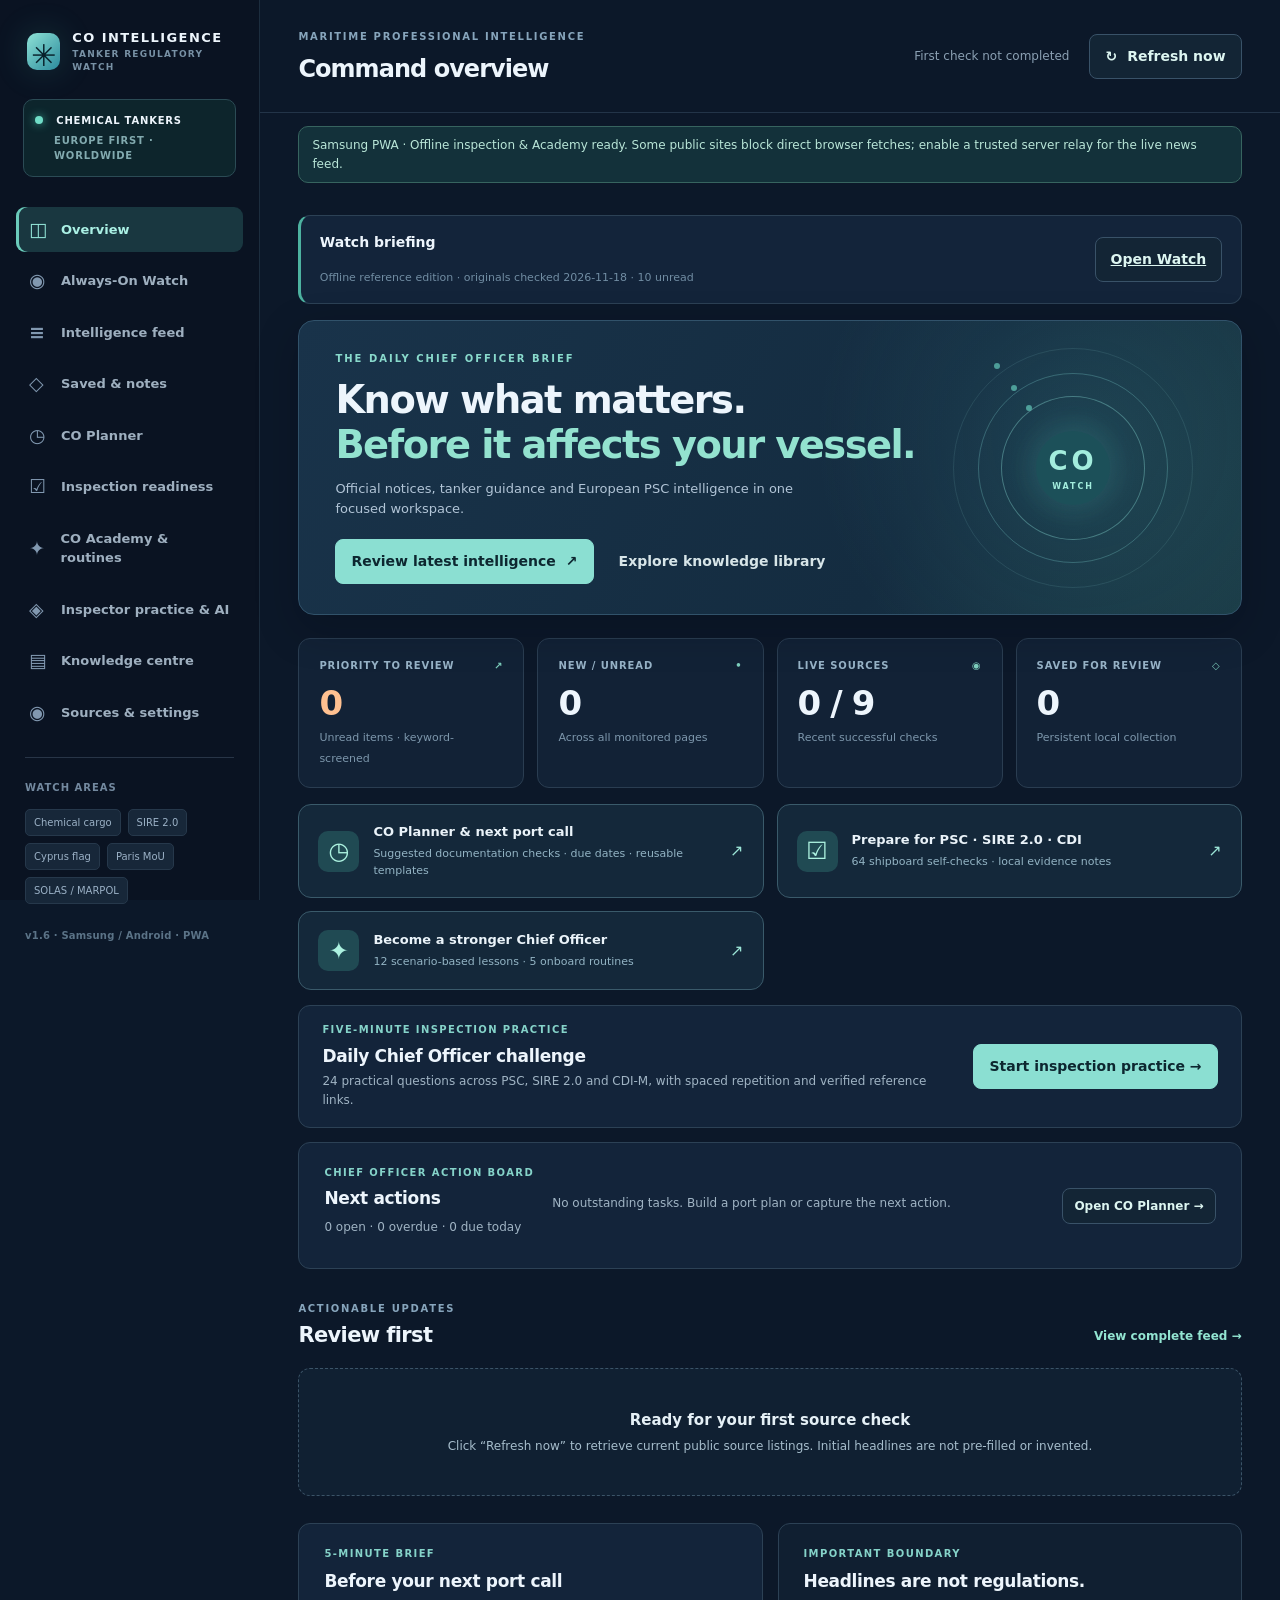
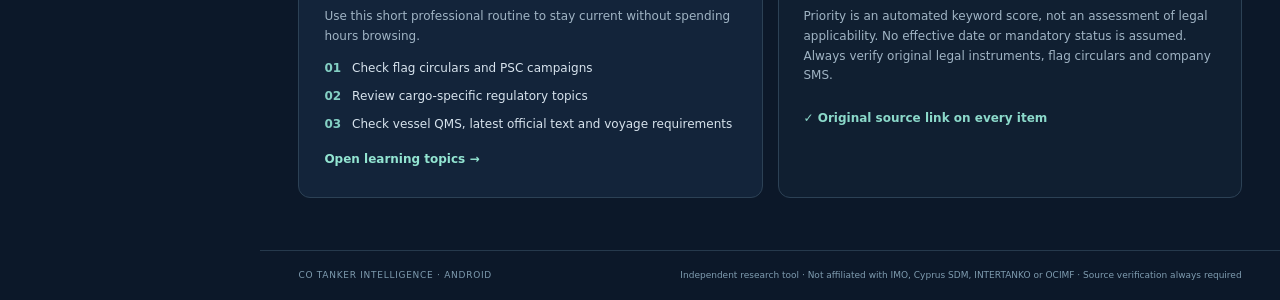
==== docs/index.html @ a9a28688 "Add files via upload" ====
<!doctype html>
<html lang="en"><head><meta charset="UTF-8"><meta name="viewport" content="width=device-width, initial-scale=1"><title>CO Tanker Intelligence · Samsung</title><meta name="theme-color" content="#0a1322"><meta name="mobile-web-app-capable" content="yes"><meta name="application-name" content="CO Tanker Intelligence"><link rel="manifest" href="manifest.webmanifest"><link rel="icon" href="icons/icon192.png" sizes="192x192"><link rel="stylesheet" href="styles.css"></head>
<body>
<div class="app">
 <aside class="sidebar">
  <div class="brand"><div class="brand-icon">✳</div><div><strong>CO INTELLIGENCE</strong><small>TANKER REGULATORY WATCH</small></div></div>
  <div class="ship-profile"><span class="pill-dot"></span> CHEMICAL TANKERS <small>EUROPE FIRST · WORLDWIDE</small></div>
  <label class="mobile-module-jump" for="mobileJump">OPEN MODULE <select id="mobileJump" aria-label="Jump to module"><option value="overview">Overview</option><option value="planner">CO Planner</option><option value="inspections">Inspection readiness</option><option value="academy">CO Academy</option><option value="practice">Inspection simulator & AI handoff</option><option value="watch">Always-On Watch</option><option value="feed">News feed</option><option value="saved">Saved & notes</option><option value="learning">Knowledge centre</option><option value="sources">Settings & backup</option></select></label>
  <nav class="main-nav" id="nav">
   <button class="nav-item active" data-page="overview"><span>◫</span> Overview</button>
   <button class="nav-item" data-page="watch"><span>◉</span> Always-On Watch</button>
   <button class="nav-item" data-page="feed"><span>≡</span> Intelligence feed <i id="navUnread"></i></button>
   <button class="nav-item" data-page="saved"><span>◇</span> Saved & notes</button>
   <button class="nav-item" data-page="planner"><span>◷</span> CO Planner <i id="navPlannerBadge" class="planner-nav-count"></i></button>
   <button class="nav-item" data-page="inspections"><span>☑</span> Inspection readiness</button>
   <button class="nav-item" data-page="academy"><span>✦</span> CO Academy & routines</button>
   <button class="nav-item" data-page="practice"><span>◈</span> Inspector practice & AI</button>
   <button class="nav-item" data-page="learning"><span>▤</span> Knowledge centre</button>
   <button class="nav-item" data-page="sources"><span>◉</span> Sources & settings</button>
  </nav>
  <div class="sidebar-bottom"><div class="divider"></div><div class="side-label">WATCH AREAS</div><div class="side-topics"><span>Chemical cargo</span><span>SIRE 2.0</span><span>Cyprus flag</span><span>Paris MoU</span><span>SOLAS / MARPOL</span></div><div class="side-version">v1.6 · Samsung / Android · PWA</div></div>
 </aside>
 <main class="main">
  <header class="topbar"><div><span class="eyebrow">MARITIME PROFESSIONAL INTELLIGENCE</span><h1 id="pageTitle">Command overview</h1></div><div class="top-actions"><span class="sync-text" id="lastSync">Not checked yet</span><button class="button-outline" id="refreshBtn"><span id="syncIcon">↻</span> Refresh now</button></div></header>
  <div class="mobile-hint" id="mobileHint">Samsung Android edition · Inspection checklists and Academy work offline. Internet feed availability is shown per source.</div><div class="main-content">
   <section id="page-overview" class="page active">
    <div class="glass-card watch-overview"><div><strong>Watch briefing</strong><p class="micro" id="watchOverview"></p></div><a class="button-outline" href="#watch">Open Watch</a></div>
    <div class="hero"><div class="hero-overline">THE DAILY CHIEF OFFICER BRIEF</div><h2>Know what matters.<br><em>Before it affects your vessel.</em></h2><p>Official notices, tanker guidance and European PSC intelligence in one focused workspace.</p><div class="hero-buttons"><button class="button-primary" data-action="open-feed">Review latest intelligence <span>↗</span></button><button class="button-ghost" data-action="open-learning">Explore knowledge library</button></div><div class="hero-graphic"><div class="orbits o1"></div><div class="orbits o2"></div><div class="orbits o3"></div><div class="circle-center">CO<span>WATCH</span></div></div></div>
    <div class="metrics"><div class="metric"><div class="metric-label">PRIORITY TO REVIEW <span>↗</span></div><strong id="metricPriority">—</strong><small>Unread items · keyword-screened</small></div><div class="metric"><div class="metric-label">NEW / UNREAD <span>•</span></div><strong id="metricUnread">—</strong><small>Across all monitored pages</small></div><div class="metric"><div class="metric-label">LIVE SOURCES <span>◉</span></div><strong id="metricSources">—</strong><small>Recent successful checks</small></div><div class="metric"><div class="metric-label">SAVED FOR REVIEW <span>◇</span></div><strong id="metricSaved">—</strong><small>Persistent local collection</small></div></div>
    <div class="quick-launch"><button class="launch-card" data-action="open-planner"><span class="launch-icon">◷</span><span><b>CO Planner & next port call</b><small>Suggested documentation checks · due dates · reusable templates</small></span><span class="launch-arrow">↗</span></button>
      <button class="launch-card" data-action="open-inspections"><span class="launch-icon">☑</span><span><b>Prepare for PSC · SIRE 2.0 · CDI</b><small>64 shipboard self-checks · local evidence notes</small></span><span class="launch-arrow">↗</span></button>
      <button class="launch-card" data-action="open-academy"><span class="launch-icon">✦</span><span><b>Become a stronger Chief Officer</b><small>12 scenario-based lessons · 5 onboard routines</small></span><span class="launch-arrow">↗</span></button>
    </div>
    <div class="glass-card practice-overview"><div><div class="card-eyebrow">FIVE-MINUTE INSPECTION PRACTICE</div><h3>Daily Chief Officer challenge</h3><p>24 practical questions across PSC, SIRE 2.0 and CDI-M, with spaced repetition and verified reference links.</p></div><button class="button-primary" data-action="open-practice">Start inspection practice →</button></div>
    <div class="planner-overview glass-card"><div><div class="card-eyebrow">CHIEF OFFICER ACTION BOARD</div><h3>Next actions</h3><p id="plannerPreviewStats" class="planner-sub"></p></div><div id="plannerPreview" class="planner-mini-list"></div><button class="button-outline small" data-action="open-planner">Open CO Planner →</button></div>
    <div class="section-heading"><div><div class="eyebrow">ACTIONABLE UPDATES</div><h2>Review first</h2></div><button class="text-link" data-action="open-feed">View complete feed →</button></div>
    <div id="priorityList" class="news-list"></div>
    <div class="overview-bottom"><div class="glass-card"><div class="card-eyebrow">5-MINUTE BRIEF</div><h3>Before your next port call</h3><p>Use this short professional routine to stay current without spending hours browsing.</p><div class="checkline"><span>01</span> Check flag circulars and PSC campaigns</div><div class="checkline"><span>02</span> Review cargo-specific regulatory topics</div><div class="checkline"><span>03</span> Check vessel QMS, latest official text and voyage requirements</div><button class="text-link" data-action="open-learning">Open learning topics →</button></div><div class="glass-card understated"><div class="card-eyebrow">IMPORTANT BOUNDARY</div><h3>Headlines are not regulations.</h3><p>Priority is an automated keyword score, not an assessment of legal applicability. No effective date or mandatory status is assumed. Always verify original legal instruments, flag circulars and company SMS.</p><div class="verified-line">✓ Original source link on every item</div></div></div>
   </section>
   <section id="page-watch" class="page">
    <div class="section-heading compact"><div><div class="eyebrow">PUBLIC MARITIME SOURCES</div><h2>Watch briefing</h2></div><button class="button-outline" id="watchRefresh">Check for updates</button></div>
    <div id="watchStatus" class="watch-status" role="status" aria-live="polite"></div>
    <p id="watchError" class="micro watch-warning" role="status"></p><p id="watchStorage" class="micro watch-warning" role="status"></p>
    <p id="watchBrief" class="subtle"></p><p id="watchCounts" class="watch-counts"></p>
    <div class="watch-tools"><label class="watch-field">View<select id="watchFilter"><option value="all">All publications</option><option value="last">Since last visit</option><option value="unread">Unread</option><option value="original">Original checked</option><option value="review">Awaiting review</option><option value="inspection">Inspection</option><option value="europe">Europe / Cyprus flag</option><option value="saved">Saved</option></select></label><label class="watch-field">Search<input type="search" id="watchSearch" placeholder="Source, topic or title"></label><button class="button-outline small" id="watchMarkAll">Mark shown as reviewed</button></div>
    <div class="watch-layout"><div><h2>Publications</h2><div id="watchEntries"></div><button class="button-outline" id="watchMore" hidden>Show more publications</button></div><div><h2>Study from the source</h2><div id="watchLessons"></div></div></div>
    <details class="glass-card gap-top"><summary>Source health and last successful checks</summary><div id="watchSources"></div></details>
    <details class="glass-card gap-top"><summary>Feed connection</summary><p class="subtle">Open the private Watch with your ChatGPT account. A self-hosted copy can use its own published JSON feed.</p><div class="watch-connection"><input id="watchFeedUrl" type="text" aria-label="Published feed URL" placeholder="Published HTTPS feed URL"><button class="button-primary" id="watchSaveUrl">Connect feed</button><a class="reference-short" id="watchHosted" target="_blank" rel="noopener noreferrer">Open private Watch</a></div></details>
   </section>
   <section id="page-feed" class="page"><div class="section-heading compact"><div><div class="eyebrow">MONITORED PUBLICATIONS</div><h2>Intelligence feed</h2></div><button class="button-outline small" id="markVisibleRead">Mark shown as read</button></div><div class="filters"><div class="search-input">⌕ <input type="search" id="searchInput" placeholder="Search SIRE, MARPOL Annex II, Paris MoU, Cyprus…"></div><select id="priorityFilter"><option value="all">All priorities</option><option value="high">Priority review</option><option value="medium">Relevant</option><option value="low">General news</option></select><select id="categoryFilter"><option value="all">All topics</option></select><select id="sourceFilter"><option value="all">All sources</option></select><label class="toggle-checkbox"><input id="unreadOnly" type="checkbox"> Unread only</label></div><div id="feedCount" class="results-count"></div><div id="fullFeed" class="news-list feed-list"></div><button class="button-outline" id="showMore" hidden>Show more results</button></section>
   <section id="page-saved" class="page"><div class="section-heading"><div><div class="eyebrow">YOUR PERSONAL REFERENCE FILE</div><h2>Saved reading & notes</h2></div></div><p class="intro">Keep the items you want to discuss at the next safety meeting, review with the Master or incorporate into your onboard procedure checks.</p><div id="savedFeed" class="news-list"></div></section>
   
   <section id="page-planner" class="page">
    <div class="section-heading compact"><div><div class="eyebrow">SHIPBOARD WORK ORGANISATION · OFFLINE FIRST</div><h2>CO Planner & port call assistant</h2></div><button id="plannerExport" class="button-outline small">↓ Export tasks (CSV)</button></div>
    <p class="intro">Prepare a practical action list for each port call. Suggested tasks are <strong>planning prompts, not a verified list of legal or terminal requirements</strong>. Confirm them against the latest agent instructions, applicable rules, charterer/terminal notices and your approved SMS/QMS.</p>
    <div class="planner-stats"><div><span>TOTAL TASKS</span><b id="planTotal">0</b></div><div><span>OPEN ACTIONS</span><b id="planOpen">0</b></div><div><span>OVERDUE</span><b id="planOverdue">0</b></div><div><span>DUE TODAY</span><b id="planToday">0</b></div></div>
    <div class="planner-layout">
     <div class="glass-card"><div class="card-eyebrow">1 / PREPARE THE NEXT PORT</div><h3>Generate context-aware tasks</h3><div class="planner-form-grid">
       <label class="planner-field"><span>Vessel (optional)</span><input id="planVessel" maxlength="60" placeholder="My vessel"></label>
       <label class="planner-field"><span>Port</span><input id="planPort" maxlength="80" placeholder="e.g. Rotterdam"></label>
       <label class="planner-field"><span>ETA (local date)</span><input id="planEta" type="date"></label>
       <label class="planner-field"><span>Operation</span><select id="planActivity"><option value="general">General port call</option><option value="loading">Loading</option><option value="discharging">Discharging</option><option value="tank_cleaning">Tank cleaning</option></select></label>
      </div><button id="plannerGenerate" class="button-primary">+ Build port preparation checklist</button><p class="micro">Generates suggested tasks for before arrival, alongside, before departure and after departure. Repeating the same port, ETA, vessel and operation will not duplicate those suggestions. You remain responsible for verification.</p></div>
     <div class="glass-card"><div class="card-eyebrow">2 / CAPTURE & REUSE</div><h3>New action in seconds</h3><div class="planner-form-grid">
       <label class="planner-field planner-full"><span>Task</span><input id="planNewTitle" maxlength="160" placeholder="e.g. Confirm cargo tank pressure sensor defect status"></label>
       <label class="planner-field"><span>Due date (optional)</span><input id="planNewDue" type="date"></label>
       <label class="planner-field"><span>Priority</span><select id="planNewPriority"><option value="normal">Normal</option><option value="high">High</option><option value="critical">Critical</option><option value="information">Information</option></select></label>
       <label class="planner-field planner-full"><span>Note or action details</span><textarea id="planNewDetails" rows="2" maxlength="1600" placeholder="Owner, document reference, next step…"></textarea></label>
      </div><button id="plannerAdd" class="button-outline">+ Add task</button><div class="planner-reuse"><label class="planner-field"><span>Approved personal templates</span><select id="plannerTemplateSelect"><option value="">Choose saved task template…</option></select></label><div class="planner-inline-actions"><button id="plannerTemplateAdd" class="button-outline small">Use template</button><button id="plannerTemplateDelete" class="mini-btn">Remove template</button></div></div><p class="micro">Select “Reuse as template” on a task to remember your approved wording and reduce repeated typing. This is local rule-based reuse, <strong>not an AI model training itself</strong>.</p></div>
    </div>
    <div class="section-heading"><div><div class="eyebrow">TODAY · UPCOMING · OVERDUE · COMPLETE</div><h2>Action register</h2></div><select id="plannerFilter" aria-label="Filter planner tasks"><option value="open">Open tasks</option><option value="overdue">Overdue</option><option value="today">Due today</option><option value="week">Next 7 days</option><option value="done">Completed</option><option value="all">All tasks</option></select></div>
    <p id="plannerVisibleCount" class="results-count"></p><div id="plannerTasks" class="planner-task-list"></div>
    <p class="inspector-disclaimer">A planner status is an organisational record, not evidence of a completed safety test, approved permit or fulfilled statutory requirement. Use actual documentation, inspections and officer judgement.</p>
   </section>
   <section id="page-inspections" class="page">
    <div class="section-heading compact"><div><div class="eyebrow">PRACTICAL SELF-INSPECTION WORKSPACE</div><h2>Inspection readiness</h2></div><div class="toolbar"><button id="inspectNewsBtn" class="button-outline small">⌕ Related live news</button><button id="exportChecks" class="button-outline small">↓ Export checklist (CSV)</button><button id="resetChecks" class="button-outline small">↺ Reset selected inspection</button></div></div>
    <p class="intro">Walk the ship, check original documents and speak with the team. Save actual observations locally. These independent prompts are not official inspection questionnaires or certification of compliance.</p>
    <div class="inspect-tabs" role="group" aria-label="Select inspection"><button class="inspect-tab active" data-inspection="psc">PSC <small>Port State Control</small></button><button class="inspect-tab" data-inspection="sire">SIRE 2.0 <small>OCIMF vetting</small></button><button class="inspect-tab" data-inspection="cdi">CDI-M <small>Chemical tanker</small></button></div>
    <div class="inspection-profile"><div><label for="vesselInput">VESSEL / ID (OPTIONAL)</label><input id="vesselInput" maxlength="60" placeholder="e.g. MY CHEMICAL TANKER"></div><div><label for="portInput">NEXT PORT (OPTIONAL)</label><input id="portInput" maxlength="80" placeholder="e.g. Rotterdam"></div><div><label for="inspectionDateInput">PLANNED DATE (IF KNOWN)</label><input id="inspectionDateInput" type="date"></div><button class="button-outline small" id="saveVessel">Save profile</button></div>
    <div class="inspect-head"><div><span class="eyebrow" id="inspectionEyebrow"></span><h2 id="inspectionTitle"></h2><p id="inspectionSubtitle"></p><p id="inspectionCaution" class="inspector-notice"></p></div><div id="inspectionStats" class="inspection-stats"></div></div>
    <div class="inspect-infogrid"><div class="glass-card"><div class="card-eyebrow">SUGGESTED PREPARATION FLOW</div><div id="inspectionPhases"></div></div><div class="glass-card"><div class="card-eyebrow">WHAT AN OFFICER SHOULD KNOW</div><div id="inspectionInsights"></div><div id="inspectionLinks" class="inspection-ref"></div></div></div>
    <div class="section-heading"><div><div class="eyebrow">REAL EVIDENCE, NOT PAPER COMPLIANCE</div><h2>Self-check and action log</h2></div></div>
    <div class="inspect-toolbar"><input id="inspectionSearch" type="search" placeholder="Find cargo, records, alarms, drills…" aria-label="Search checklist"><select id="inspectionStatusFilter"><option value="all">All checks</option><option value="pending">Not reviewed</option><option value="action">Action required</option><option value="verified">Checked onboard</option><option value="na">Not applicable</option></select><label class="toggle-checkbox"><input type="checkbox" id="criticalFirst" checked> Critical topics first</label></div>
    <p id="inspectionCount" class="results-count"></p><div id="inspectionItems"></div>
    <p class="inspector-disclaimer">Selecting “Checked onboard” records your own review only. It does not imply statutory compliance, a completed inspection, or approval by the Master, flag, class, OCIMF or CDI. Use the current approved company QMS/SMS and applicable official rules.</p>
   </section>
   <section id="page-academy" class="page">
    <div class="section-heading compact"><div><div class="eyebrow">PRACTICAL CHIEF OFFICER DEVELOPMENT</div><h2>CO Academy & shipboard routines</h2></div></div>
    <p class="intro">Short, ship-relevant lessons for cargo safety, inspection performance, leadership, pollution prevention and confident decisions. Designed for discussion with the team, not memorised answers.</p>
    <div class="academy-hero"><div><span class="eyebrow">TODAY'S 10-MINUTE DRILL</span><h3 id="todayDrillTitle">A focused scenario every day</h3><p id="todayDrillText"></p><button id="drillOpen" class="button-primary">Open this lesson →</button></div><div class="academy-stat"><strong id="studyCount">0 / 12</strong><small>Lessons reviewed on this device</small></div></div>
    <div class="section-heading"><div><div class="eyebrow">PRACTICE ONBOARD</div><h2>Five Chief Officer routines</h2></div></div>
    <div id="routineTabs" class="routine-tabs"></div><div id="routinePanel" class="routine-panel"></div>
    <div class="section-heading space-top"><div><div class="eyebrow">THINK · DISCUSS · APPLY</div><h2>Scenario-based learning modules</h2></div><button id="showUnstudied" class="button-outline small">Show not yet studied</button></div>
    <p class="subtle">Choose a topic, try to answer the scenario before revealing the suggested debrief. Record your learning by marking it reviewed.</p><div id="academyGrid" class="academy-grid"></div>
    <p class="inspector-disclaimer">Educational guidance only. Review current IMO/flag/port requirements, approved equipment manuals, SDS, company SMS/QMS and terminal or charterer instructions before operational decisions.</p>
   </section>
   <section id="page-practice" class="page">
    <div class="section-heading compact"><div><div class="eyebrow">OFFLINE-FIRST · REAL SHIPBOARD COMPETENCE</div><h2>Inspector practice & AI research handoff</h2></div></div>
    <p class="intro">Scenario-based self-training; these are original practice prompts, not official confidential SIRE/CDI questions, and they do not certify onboard compliance. Reveal guidance, grade your confidence and build a spaced-repetition review history.</p>
    <div class="practice-layout">
     <div class="glass-card"><div class="card-eyebrow">INSPECTION INTERVIEW SIMULATOR</div><h3>Practical scenarios</h3><div class="toolbar"><label for="practiceFilter">Inspection</label><select id="practiceFilter"><option value="all">All · PSC + SIRE 2.0 + CDI-M</option><option value="psc">Port State Control</option><option value="sire">SIRE 2.0</option><option value="cdi">CDI-M</option></select><button id="practiceNext" class="button-outline small">Next due question →</button></div><p id="practiceStats" class="subtle"></p><div id="practiceQueue"></div></div>
     <div class="glass-card"><div class="card-eyebrow">AI-READY RESEARCH · NO SECRET API KEYS</div><h3>Ask CO Intelligence</h3><p class="subtle">Build a source-aware question, copy it and paste into ChatGPT or Gemini. The app does not send your ship's private data or silently claim an AI connection.</p><label class="practice-field">Your question <textarea id="askQuestion" rows="4" maxlength="1500" placeholder="E.g. How should I prepare for a CDI-M cargo-system interview?"></textarea></label><label class="practice-field">Area <select id="askTopic"><option>Inspection readiness</option><option>Cargo operations</option><option>Tank cleaning</option><option>MARPOL Annex II / IBC</option><option>PSC & statutory compliance</option><option>Equipment and crew training</option></select></label><label class="practice-field">Primary reference <select id="askReference"></select></label><div class="scenario-actions"><button id="buildAIPrompt" class="button-primary">Build research question</button><button id="copyAsk" class="button-outline" disabled>Copy for AI</button></div><textarea id="askPreview" rows="9" hidden aria-label="Generated research question"></textarea><div class="scenario-actions"><button id="openChatGPT" class="button-outline small">Open ChatGPT ↗</button><button id="openGemini" class="button-outline small">Open Gemini ↗</button></div><p class="micro">No live AI answer is generated inside this offline application. Review AI outputs against the cited original source, your ship's SMS, P&A Manual and other controlled documents.</p></div>
    </div>
    <div class="section-heading"><div><div class="eyebrow">PRIMARY-SOURCE RESEARCH STARTING POINTS · VERIFIED URLS 17 NOV 2026</div><h2>Official regulatory & inspection reference desk</h2></div></div>
    <p class="intro">Direct links to primary authorities and recognised inspection programmes. Each page must be rechecked when used; a verified link is not confirmation that all its contents are current or applicable to your vessel.</p><div id="referencesDesk" class="desk-grid"></div><div class="section-heading"><div><div class="eyebrow">SOURCE-VERIFIED SNAPSHOT · 17 NOVEMBER 2026 · NOT A LIVE NEWS FEED</div><h2>Regulatory developments to watch</h2></div></div><div id="verifiedBriefs" class="brief-grid"></div>
   </section>
   <section id="page-learning" class="page"><div class="section-heading"><div><div class="eyebrow">LIFELONG PROFESSIONAL DEVELOPMENT</div><h2>Knowledge centre</h2></div></div><p class="intro">A practical Chief Officer learning map. Each topic links to a live feed search; these notes are study prompts, not a substitute for approved manuals or controlled documents.</p><div class="knowledge-grid" id="knowledgeGrid"></div><div class="section-heading space-top"><div><div class="eyebrow">OFFICIAL & PROFESSIONAL REFERENCES</div><h2>Reference library</h2></div></div><div id="quickLinks"></div></section>
   <section id="page-sources" class="page"><div class="section-heading"><div><div class="eyebrow">TRANSPARENT MONITORING</div><h2>Source health & preferences</h2></div></div><div class="settings-layout"><div><div class="glass-card"><div class="card-eyebrow">SOURCE MONITORING WHILE APP IS OPEN</div><div class="field"><label for="intervalSelect">Refresh interval (while this app is open)</label><select id="intervalSelect"><option value="30">Every 30 minutes</option><option value="60">Every 1 hour</option><option value="180">Every 3 hours</option><option value="360">Every 6 hours</option><option value="720">Every 12 hours</option><option value="1440">Every 24 hours</option></select></div><label class="setting-check"><input type="checkbox" id="notifyToggle"> Notify about new priority items</label><label class="setting-check"><input type="checkbox" id="europeToggle"> Prioritise Europe and Cyprus flag</label><div class="field"><label for="keywordsField">Custom relevance keywords · comma-separated</label><textarea id="keywordsField" rows="4" spellcheck="false"></textarea></div><button class="button-primary" id="saveSettings">Save preferences</button><p class="micro">Stored locally on this device. No automatic sync between PC and phone; use Export / Import backup. When hosted, source requests may go through your own serverless proxy. No AI API key required.</p></div><div class="glass-card gap-top"><div class="card-eyebrow">CUSTOM RSS / ATOM FEED</div><p class="subtle">Add a public XML feed from an official flag, class or maritime publisher. Browser permission is requested for its domain.</p><div class="field"><label for="customName">Source name</label><input id="customName" placeholder="e.g. Flag authority announcements"></div><div class="field"><label for="customUrl">Full RSS / Atom URL</label><input id="customUrl" type="url" placeholder="https://example.org/news/feed.xml"></div><button class="button-outline" id="addSource">+ Add source</button><p id="addSourceMsg" class="micro" role="status"></p></div><div class="glass-card gap-top"><div class="card-eyebrow">YOUR DATA</div><p class="subtle">Keep a portable local backup of saved items, notes, unread states, inspection self-checks, learning progress and preferences.</p><div class="data-actions"><button class="button-outline small" id="exportData">↓ Export backup</button><button class="button-outline small" id="importData">↑ Import backup</button><input id="importFile" hidden type="file" accept="application/json,.json"></div></div></div><div><div class="glass-card"><div class="card-eyebrow">SOURCE MONITORING STATUS</div><div id="sourcesList"></div><p class="micro">“Check failed” means the site may block automated access or its layout has changed. It must never be interpreted as “no new requirements”.</p></div><div class="glass-card gap-top muted-warning"><div class="card-eyebrow">VERIFY BEFORE ACTION</div><p>This mobile app tracks public listing pages while it is open. It does not run scheduled scans or push alerts when Android suspends it. It does not scan paid IMO publications, member-only INTERTANKO documents, internal QMS, your inbox or official flag emails. It cannot certify compliance or read full regulatory PDF amendments automatically.</p></div></div></div></section>
  </div><footer>CO TANKER INTELLIGENCE · ANDROID <span>Independent research tool · Not affiliated with IMO, Cyprus SDM, INTERTANKO or OCIMF · Source verification always required</span></footer>
 </main>
</div><div id="toast" role="status" aria-live="polite"></div><script type="module" src="mobile_core.js"></script></body></html>
---- docs/styles.css ----
:root{color-scheme:dark;--navy:#0b1526;--side:#0a1322;--panel:#111f32;--panel2:#16263a;--stroke:#25364a;--ink:#edf5fc;--muted:#97a8bc;--soft:#c0ccda;--accent:#77d7ca;--gold:#f3bc78;--red:#ff9b91;--blue:#84b5ee;--shadow:0 14px 40px rgba(1,8,18,.25)}*{box-sizing:border-box}html{min-width:320px;scroll-behavior:smooth}body{margin:0;background:#0c1829;color:var(--ink);font:14px/1.5 system-ui,-apple-system,"Segoe UI",Arial,sans-serif}button,input,select,textarea{font:inherit}button{cursor:pointer}a{color:inherit}a:hover{color:var(--accent)}.app{min-height:100vh;display:flex}.sidebar{width:260px;min-width:260px;background:var(--side);border-right:1px solid #1c2d3e;display:flex;flex-direction:column;position:sticky;top:0;height:100vh;padding:27px 16px 17px}.brand{display:flex;align-items:center;gap:12px;padding:1px 11px 24px}.brand-icon{width:37px;height:37px;background:linear-gradient(135deg,#8ee2d6,#2b8a9c);box-shadow:0 0 35px rgba(77,191,182,.19);color:#08202a;font-size:30px;font-weight:800;display:grid;place-items:center;border-radius:10px}.brand strong{display:block;font-size:13px;letter-spacing:.11em;font-weight:800}.brand small{display:block;color:#7891a5;font-size:9px;font-weight:650;letter-spacing:.14em}.ship-profile{border:1px solid #2b4b55;background:#0d252c;border-radius:10px;padding:13px 11px;margin:0 7px 30px;font-size:10px;letter-spacing:.08em;font-weight:750}.ship-profile small{display:block;color:#82aaaf;font-size:10px;margin:5px 0 0 19px}.pill-dot{display:inline-block;background:#70ddc7;width:8px;height:8px;border-radius:50%;margin-right:9px;box-shadow:0 0 10px #3db49d}.main-nav{display:grid;gap:6px}.nav-item{width:100%;border:0;text-align:left;background:transparent;color:#9eafbf;font-size:13px;font-weight:620;padding:13px 13px;border-radius:9px;display:flex;gap:12px;align-items:center}.nav-item span{font-size:19px;line-height:1;width:20px;color:#8198b0}.nav-item.active{color:#aaf0e4;background:#193740;box-shadow:inset 3px 0 #6bcbbb}.nav-item.active span{color:#92e4d7}.nav-item:hover:not(.active){background:#122234;color:white}.nav-item i{margin-left:auto;font-style:normal;background:#c5774d;border-radius:50%;width:6px;height:6px;display:none}.sidebar-bottom{margin-top:auto;padding:0 9px}.divider{border-top:1px solid #283547;margin:22px 0}.side-label,.side-version{font-size:10px;letter-spacing:.1em;color:#73899f;font-weight:750}.side-topics{display:flex;flex-wrap:wrap;gap:7px;margin:14px 0 24px}.side-topics span{padding:5px 8px;background:#172739;color:#9bb1c6;border:1px solid #26384b;border-radius:5px;font-size:10px}.side-version{letter-spacing:.02em;color:#5b7387}.main{flex:1;min-width:0;display:flex;flex-direction:column;min-height:100vh}.topbar{min-height:110px;display:flex;justify-content:space-between;align-items:center;padding:25px clamp(24px,3vw,51px);border-bottom:1px solid #233448;gap:24px}.eyebrow{color:#87a5bc;font-weight:790;font-size:10px;letter-spacing:.17em}.topbar h1{font-size:24px;margin:5px 0 0;font-weight:720;letter-spacing:-.04em}.top-actions{display:flex;align-items:center;gap:20px}.sync-text{font-size:12px;color:#8ba0b3;text-align:right}.button-outline,.button-primary,.button-ghost{border-radius:8px;padding:11px 15px;font-weight:720;display:inline-flex;align-items:center;justify-content:center;gap:10px;white-space:nowrap;transition:.15s}.button-outline{border:1px solid #395268;color:#ddf6f1;background:#132535}.button-outline:hover{border-color:var(--accent);background:#173d43}.button-primary{background:#8bdfd2;color:#0d2730;border:1px solid #8bdfd2}.button-primary:hover{background:#b0f2e7}.button-ghost{background:transparent;border:1px solid transparent;color:#d7e5e8}.button-ghost:hover{border-color:#587e80}.button-outline.small{font-size:12px;padding:8px 11px}.main-content{width:100%;max-width:1500px;margin:0 auto;padding:32px clamp(24px,3vw,51px) 52px}.page{display:none}.page.active{display:block}.hero{min-height:252px;background:radial-gradient(circle at 83% 40%,rgba(66,148,156,.18),transparent 33%),linear-gradient(118deg,#19334a 0,#142c40 65%,#1b3c47 100%);border:1px solid #31526a;border-radius:16px;position:relative;overflow:hidden;padding:30px 36px;margin-bottom:23px;box-shadow:var(--shadow)}.hero-overline{font-size:10px;letter-spacing:.2em;color:#89dacc;font-weight:780}.hero h2{font-size:clamp(27px,3vw,39px);line-height:1.16;letter-spacing:-.04em;margin:12px 0 12px;font-weight:750;max-width:580px;position:relative;z-index:1}.hero h2 em{font-style:normal;color:#93e2cf}.hero p{font-size:13px;color:#b2c5d7;max-width:465px;margin:0 0 21px;position:relative;z-index:1}.hero-buttons{display:flex;flex-wrap:wrap;gap:9px;position:relative;z-index:1}.hero-graphic{position:absolute;right:4%;top:50%;transform:translateY(-50%);width:260px;height:260px;pointer-events:none}.orbits{position:absolute;border:1px solid rgba(137,209,207,.13);border-radius:50%;inset:10px}.o2{inset:35px;border-color:rgba(135,221,217,.28)}.o3{inset:58px;border-color:rgba(146,232,225,.36);background:radial-gradient(circle,rgba(71,166,160,.19),transparent 60%)}.orbits:after{content:"";position:absolute;top:6%;left:17%;width:6px;height:6px;border-radius:50%;background:rgba(113,225,206,.6)}.circle-center{position:absolute;inset:93px;border-radius:50%;background:#1c5059;color:#a3eddd;display:flex;flex-direction:column;align-items:center;justify-content:center;font-weight:900;letter-spacing:.15em;font-size:26px;box-shadow:0 0 40px rgba(76,189,182,.15)}.circle-center span{font-size:8px;letter-spacing:.24em}.metrics{display:grid;grid-template-columns:repeat(4,minmax(0,1fr));gap:13px}.metric{border:1px solid #2a3d51;border-radius:12px;background:#122236;padding:19px 20px}.metric-label{display:flex;justify-content:space-between;color:#97b3c7;font-size:10px;font-weight:760;letter-spacing:.09em;gap:4px}.metric-label span{color:#7dcfbd}.metric strong{display:block;font-size:34px;line-height:1.2;letter-spacing:-.04em;margin:10px 0 2px;font-weight:760}.metric:first-child strong{color:#ffc191}.metric small{font-size:11px;color:#7d97ac}.section-heading{margin:32px 0 16px;display:flex;justify-content:space-between;align-items:end;gap:18px}.section-heading h2{font-size:21px;margin:4px 0 0;letter-spacing:-.03em;font-weight:720}.section-heading.compact{margin-top:0}.text-link{border:0;background:none;color:#93e5d2;font-size:12px;font-weight:760;padding:7px 0;text-align:left}.text-link:hover{text-decoration:underline}.news-list{display:grid;gap:9px}.news-card{background:#122236;border:1px solid #263c4e;border-radius:10px;display:grid;grid-template-columns:5px minmax(0,1fr);overflow:hidden;box-shadow:0 3px 14px rgba(0,0,0,.06)}.news-card.unread{background:#16283d}.news-card:hover{border-color:#3c6071}.priority-bar{background:#37566b}.news-card.priority-high .priority-bar{background:#f0ae71}.news-card.priority-medium .priority-bar{background:#7bc5ba}.news-inner{padding:17px 21px 15px}.news-head{display:flex;align-items:center;gap:10px;flex-wrap:wrap;font-size:11px;color:#94a6b5}.source-tag{color:#e3eaf1;font-weight:750}.priority-tag{border-radius:4px;padding:2px 7px;font-size:10px;letter-spacing:.04em;font-weight:750;background:#233951;color:#afbfcd}.priority-high .priority-tag{background:#593f33;color:#ffd0a0}.priority-medium .priority-tag{background:#1e4445;color:#9ae6d9}.news-title{font-size:15px;line-height:1.4;font-weight:750;margin:7px 0 6px;letter-spacing:-.01em}.news-title a{text-decoration:none}.news-title a:hover{color:#b8f4df}.news-summary{color:#9cafc0;margin:0 0 9px;font-size:12px;line-height:1.5;max-width:900px}.news-foot{display:flex;align-items:center;gap:8px;flex-wrap:wrap;margin-top:11px}.topic-chip{color:#87c8bc;border:1px solid #315855;border-radius:4px;padding:3px 6px;font-size:10px;font-weight:740;letter-spacing:.03em}.news-actions{display:flex;gap:7px;align-items:center;margin-left:auto}.mini-btn{background:#15293e;border:1px solid #344c61;color:#b9d2e2;padding:6px 9px;border-radius:6px;font-size:11px;font-weight:730}.mini-btn:hover{border-color:#82d2c2;color:#def9ef}.mini-btn.saved{color:#ffd594;border-color:#766442;background:#332d25}.detail-panel{padding:12px 15px;margin:11px 0 4px;border:1px solid #355063;border-radius:8px;background:#0d1d2d;color:#b5c8d6;font-size:12px}.detail-panel b{color:#e0edf2}.detail-panel .detail-note{margin-top:9px}.detail-panel textarea{display:block;width:100%;min-height:66px;margin-top:7px;resize:vertical}.overview-bottom{display:grid;grid-template-columns:1fr 1fr;gap:15px;margin-top:27px}.glass-card{border:1px solid #2c4155;border-radius:12px;background:#13243a;padding:22px 25px}.glass-card.understated{background:#101f31}.card-eyebrow{color:#85d3c9;font-size:10px;font-weight:800;letter-spacing:.14em}.glass-card h3{font-size:17px;margin:8px 0 6px;letter-spacing:-.02em}.glass-card p{color:#a0b4c4;font-size:12px;line-height:1.65}.checkline{display:flex;gap:11px;align-items:start;font-size:12px;color:#d7e3ed;margin:10px 0}.checkline span{font-weight:800;color:#84d0c4}.verified-line{margin-top:23px;font-weight:720;color:#8bd9ca;font-size:12px}.filters{display:flex;align-items:center;gap:10px;flex-wrap:wrap;margin:16px 0}.filters select,select,input,textarea{background:#132539;border:1px solid #3a5266;border-radius:8px;color:#e4edf4;padding:10px 11px;outline:none}.filters select{font-size:12px;max-width:200px}.filters input:focus,select:focus,textarea:focus{border-color:#87dbcb;box-shadow:0 0 0 3px rgba(125,212,198,.09)}.search-input{display:flex;gap:9px;align-items:center;background:#132539;border:1px solid #3a5266;border-radius:8px;padding:0 12px;color:#8fc9c0;flex:1;min-width:200px}.search-input input{width:100%;border:0;background:transparent;padding:10px 0;font-size:12px;box-shadow:none!important}.toggle-checkbox,.setting-check{display:flex;align-items:center;gap:7px;color:#b9cbd7;font-size:12px}.toggle-checkbox input,.setting-check input{accent-color:#8cdfd1}.results-count{font-size:11px;color:#8da3b8;margin:6px 0 12px}.intro{color:#9dafc1;max-width:760px;line-height:1.65}.empty-state{border:1px dashed #3b5367;background:#102032;border-radius:12px;padding:40px 23px;text-align:center;color:#a6bdcc}.empty-state strong{display:block;color:#e5f0f6;margin-bottom:6px;font-size:15px}.empty-state p{margin:0;font-size:12px}.knowledge-grid{display:grid;grid-template-columns:repeat(2,minmax(0,1fr));gap:14px;margin-top:22px}.knowledge-card{background:#14273b;border:1px solid #304a5d;border-radius:11px;padding:22px;display:flex;flex-direction:column}.knowledge-card .num{color:#7dcbbc;font-size:11px;font-weight:800}.knowledge-card h3{margin:10px 0 2px;font-size:16px}.knowledge-card .sub{margin:0 0 13px;color:#81bfbd;font-size:11px;font-weight:740}.knowledge-card p{color:#9bb0c2;line-height:1.65;font-size:12px;flex:1}.space-top{margin-top:36px}.reference-group{margin:22px 0}.reference-group h3{color:#9ee0d6;font-size:12px;letter-spacing:.08em}.reference-row{display:flex;justify-content:space-between;gap:20px;padding:11px 6px;border-bottom:1px solid #293e4f;font-size:12px}.reference-row a{color:#e4eef3;font-weight:760;text-decoration:none}.reference-row a:hover{color:#8cddcc}.reference-row span{color:#8fa4b7;text-align:right}.settings-layout{display:grid;grid-template-columns:minmax(0,1fr) minmax(0,1.1fr);gap:16px;margin-top:20px;align-items:start}.settings-layout .glass-card{padding:22px}.field{margin:17px 0}.field label{display:block;color:#bdccd9;font-weight:700;font-size:12px;margin-bottom:7px}.field select,.field input,.field textarea{width:100%}.setting-check{margin:15px 0}.micro{color:#718da3!important;font-size:11px!important;margin-top:16px!important;line-height:1.5}.subtle{color:#a0b5c4;font-size:12px}.source-row{display:flex;gap:12px;align-items:center;border-bottom:1px solid #293e50;padding:13px 0}.source-row:last-child{border-bottom:0}.source-icon{width:34px;height:34px;background:#203d4e;border:1px solid #33576c;border-radius:8px;display:grid;place-items:center;color:#b8e5de;font-weight:800;font-size:10px;flex-shrink:0}.source-info{min-width:0;flex:1}.source-info strong{display:block;color:#e8f4f6;font-size:12px}.source-info small{display:block;color:#869fb0;font-size:11px}.source-state{font-size:10px;font-weight:770;text-align:right}.status-ok{color:#8cddc2}.status-fail{color:#ffb69e}.status-pending{color:#9aaec2}.source-row button.source-toggle{width:17px;height:17px;accent-color:#8de4d3}.source-row .delete{border:0;background:none;color:#c9a18d;font-size:15px}.data-actions{display:flex;gap:7px;flex-wrap:wrap}.muted-warning{border-color:#544c3f;background:#242332}footer{margin-top:auto;border-top:1px solid #26394c;color:#7f9cb0;font-size:9px;letter-spacing:.08em;padding:18px clamp(24px,3vw,51px);display:flex;justify-content:space-between;gap:20px}footer span{letter-spacing:normal}#showMore{margin:18px 0}#toast{position:fixed;right:22px;bottom:22px;background:#b4eee2;color:#0f292d;padding:13px 17px;font-weight:750;box-shadow:var(--shadow);border-radius:9px;max-width:370px;opacity:0;pointer-events:none;transition:opacity .15s;z-index:10}#toast.show{opacity:1}#syncIcon.spinning{display:inline-block;animation:spin 1s linear infinite}@keyframes spin{to{transform:rotate(360deg)}}@media(max-width:1180px){.hero-graphic{right:-30px;opacity:.5}.metrics{grid-template-columns:repeat(2,minmax(0,1fr))}.settings-layout{grid-template-columns:1fr}}@media(max-width:790px){.sidebar{width:69px;min-width:69px;padding:17px 8px}.brand{padding:0 8px 20px}.brand>div:last-child,.ship-profile,.nav-item:not(.active)~span,.sidebar-bottom{display:none}.nav-item{font-size:0;justify-content:center;padding:14px 5px}.nav-item span{font-size:23px}.nav-item i{display:none!important}.topbar{padding:18px 21px}.main-content{padding:24px 20px}.hero{padding:27px 23px}.hero-graphic{opacity:.2}.top-actions{gap:7px}.sync-text{display:none}.overview-bottom,.knowledge-grid{grid-template-columns:1fr}.reference-row{flex-direction:column;gap:3px}.reference-row span{text-align:left}footer{padding:15px 20px;display:block}footer span{display:block;margin-top:5px}}@media(max-width:490px){.sidebar{width:50px;min-width:50px;padding:13px 3px}.brand{padding:0 3px 15px}.brand-icon{width:32px;height:32px;font-size:26px}.topbar h1{font-size:19px}.button-outline,.button-primary,.button-ghost{font-size:11px;padding:9px}.metrics{grid-template-columns:1fr 1fr;gap:8px}.metric{padding:14px}.metric strong{font-size:27px}.metric small{font-size:10px}.metric-label{font-size:9px}.news-inner{padding:14px}.news-actions{margin-left:0;width:100%;margin-top:4px}.filters select{flex:1;max-width:none}.hero h2{font-size:28px}}

/* v1.1 - inspection readiness + officer coaching */
.quick-launch{display:grid;grid-template-columns:1fr 1fr;gap:13px;margin-top:16px}
.launch-card{display:flex;align-items:center;gap:14px;background:#14283a;border:1px solid #3a5a6a;color:#eaf3f9;border-radius:13px;text-align:left;padding:18px 19px;min-width:0}
.launch-card:hover{background:#193448;border-color:#7fd5c3;transform:translateY(-1px)}
.launch-card b,.launch-card small{display:block}.launch-card b{font-size:13px;line-height:1.45}.launch-card small{font-size:11px;color:#93b4c4;margin-top:4px}.launch-arrow{color:#9ce5d7;margin-left:auto;font-size:16px}.launch-icon{width:41px;height:41px;display:grid;place-items:center;border-radius:10px;background:#204a53;color:#acf2e0;font-size:24px;flex-shrink:0}
.toolbar,.inspect-toolbar{display:flex;gap:9px;align-items:center;flex-wrap:wrap}.inspect-toolbar{margin:17px 0 10px}.inspect-toolbar input[type=search]{width:min(460px,100%);flex:1}.inspect-toolbar select{min-width:185px}
.inspect-tabs{display:flex;gap:9px;background:#0e1b2d;border:1px solid #2c4558;border-radius:13px;padding:7px;margin:22px 0 16px}
.inspect-tab{flex:1;border:1px solid transparent;background:transparent;color:#a4b8c9;border-radius:9px;padding:12px;text-align:left;font-weight:850;font-size:15px}
.inspect-tab small{display:block;color:#809aad;font-size:11px;font-weight:520;margin-top:2px}.inspect-tab.active{background:#1d3f48;color:#b6f2e6;border-color:#398b82}.inspect-tab.active small{color:#9bd5cb}
.inspection-profile{display:flex;gap:11px;align-items:end;flex-wrap:wrap;padding:18px 17px;background:#102338;border:1px solid #2d455a;border-radius:12px;margin-bottom:20px}
.inspection-profile>div{flex:1;min-width:170px}.inspection-profile label{display:block;font-size:10px;letter-spacing:.08em;color:#94bac8;font-weight:800;margin-bottom:8px}.inspection-profile input{width:100%;font-size:12px;padding:9px 10px;min-height:38px}.inspection-profile button{margin-bottom:1px}
.inspect-head{display:flex;justify-content:space-between;align-items:start;gap:21px;margin:6px 0 15px}.inspect-head h2{font-size:23px;letter-spacing:-.03em;margin:3px 0}.inspect-head p{max-width:670px;color:#adc3d0;margin:8px 0;font-size:12px}.inspector-notice{color:#edd0a6!important}
.inspection-stats{display:grid;grid-template-columns:repeat(3,minmax(92px,1fr));gap:8px;min-width:310px}.stat-tile{background:#172b40;border:1px solid #365369;padding:11px 12px;border-radius:9px}.stat-tile b{display:block;font-size:21px;letter-spacing:-.03em}.stat-tile span{font-size:10px;color:#9ab1c3}.stat-tile.urgent b{color:#ffae93}
.inspect-infogrid{display:grid;grid-template-columns:1fr 1fr;gap:13px;margin-top:18px}.inspect-infogrid .glass-card{padding:19px}.phase-step{display:flex;gap:11px;align-items:start;padding:11px 0;border-bottom:1px solid #2c4355}.phase-step:last-child{border-bottom:0}.phase-number{color:#8bdccf;font-weight:800;font-size:12px}.phase-step b{font-size:11px;letter-spacing:.05em;color:#e2eef5}.phase-step p{color:#a0b8c8;font-size:11px;margin:4px 0 0}.insight-line{display:flex;gap:9px;padding:5px 0}.insight-line span{color:#91ddcb}.insight-line p{margin:0;font-size:12px}.inspection-ref{display:flex;flex-wrap:wrap;gap:8px 12px;margin-top:18px}.reference-short{font-size:11px;color:#8ee0d0;font-weight:670;text-decoration:none}.reference-short:hover{text-decoration:underline}
.check-group{margin:20px 0 28px}.check-group-header{display:flex;justify-content:space-between;align-items:center;padding:0 4px 11px;border-bottom:1px solid #375168}.check-group-header h3{font-size:16px;margin:0}.check-count{font-size:10px;color:#98c7c4;text-transform:uppercase;letter-spacing:.1em}
.check-card{border:1px solid #30495e;border-radius:10px;background:#13243a;margin-top:9px;padding:15px 19px}.check-card.critical-check{border-left:3px solid #d2a367}.check-card.needs-action{background:#302a33;border-color:#a26660}.check-card.reviewed:not(.needs-action){border-color:#335f57}
.check-upper{display:flex;justify-content:space-between;align-items:center;gap:15px}.check-title{min-width:0}.check-title h4{font-size:14px;letter-spacing:-.01em;margin:6px 0 0;color:#ebf6f9}.check-flags{display:flex;gap:7px;align-items:center;flex-wrap:wrap}.flag-critical,.flag-kind{font-size:9px;letter-spacing:.05em;font-weight:800;color:#ffc794}.flag-kind{color:#8faebe}.status-select{min-width:165px;font-size:11px;font-weight:750;max-width:205px;flex-shrink:0}.check-text{font-size:12px;color:#aebfcc;margin:9px 0}.check-footer{display:flex;justify-content:space-between;gap:20px;align-items:center;border-top:1px solid #2a4156;padding-top:10px}.evidence-line{font-size:11px;color:#8daec0;line-height:1.5}.check-footer button{flex-shrink:0}
.check-note-panel{margin-top:14px;background:#0e2132;border:1px solid #315265;border-radius:8px;padding:14px}.note-label{color:#a8dfd4;font-size:10px;letter-spacing:.06em;font-weight:780;display:block;margin-bottom:9px}.check-note-panel textarea{display:block;width:100%;resize:vertical;font-size:12px}.check-note-buttons{display:flex;align-items:center;justify-content:space-between;gap:12px;margin-top:10px}.note-meta{color:#90a6b6;font-size:10px}.inspector-disclaimer{color:#bdb19e;padding:13px 16px;border-left:3px solid #a88354;background:#1d2834;border-radius:5px;font-size:11px;line-height:1.65;margin-top:23px}
.academy-hero{display:flex;align-items:center;justify-content:space-between;gap:18px;margin-top:22px;background:linear-gradient(120deg,#173f49,#153042 60%,#172639);border:1px solid #3b7772;border-radius:14px;padding:27px 31px}.academy-hero h3{font-size:21px;margin:10px 0 5px;letter-spacing:-.025em}.academy-hero p{font-size:12px;color:#c0d6de;max-width:590px;margin:5px 0 15px}.academy-stat{border-left:1px solid #4a787e;padding-left:25px;text-align:center;min-width:148px}.academy-stat strong{font-size:33px;display:block;letter-spacing:-.045em}.academy-stat small{font-size:11px;display:block;color:#9cc8c7}
.routine-tabs{display:flex;gap:8px;flex-wrap:wrap;margin:15px 0}.routine-tab{border:1px solid #3b5465;background:#13273a;color:#abc0cf;padding:10px 12px;border-radius:8px;font-size:11px;font-weight:760}.routine-tab.active{color:#afe9db;background:#1c4650;border-color:#5ca799}.routine-panel{border:1px solid #345469;border-radius:12px;padding:18px 22px;background:#12263a}.routine-header{display:flex;justify-content:space-between;gap:8px;align-items:center}.routine-header strong{font-size:16px}.routine-header span{color:#90b0bf;font-size:11px}.routine-progress{color:#8dd6c9;font-size:11px;border-bottom:1px solid #2b4456;padding:8px 0 14px;margin:4px 0 6px}.routine-step{display:flex;align-items:start;gap:11px;padding:8px 0;color:#c8d7df;font-size:12px;cursor:pointer}.routine-step input{margin-top:3px;accent-color:#83d6bf}.routine-step input:checked+span{text-decoration:line-through;color:#7998a5}
.academy-grid{display:grid;grid-template-columns:repeat(2,minmax(0,1fr));gap:14px;margin-top:19px;align-items:start}.academy-card{border:1px solid #355064;border-radius:12px;background:#14273a;padding:20px 22px;scroll-margin-top:25px}.academy-card.is-studied{border-color:#3a6c64}.academy-card-top{display:flex;justify-content:space-between;gap:8px;align-items:start;flex-wrap:wrap}.lesson-tag{font-size:10px;font-weight:800;text-transform:uppercase;letter-spacing:.07em;color:#9dd7ce}.lesson-status{font-size:10px;color:#8fa6b8}.academy-card.is-studied .lesson-status{color:#8ce0c6}.academy-card h3{font-size:16px;margin:11px 0 8px}.academy-card .lesson-goal{color:#a2b9c8;font-size:12px;min-height:37px}.academy-card>.button-outline{margin-top:6px}.lesson-content{border-top:1px solid #375267;padding-top:13px;margin-top:17px}.lesson-content h4{font-size:12px;color:#e1f2ee;margin:0 0 8px}.lesson-points{padding-left:20px;margin:0 0 18px}.lesson-points li{font-size:12px;color:#b5c7d3;margin:6px 0;line-height:1.55}.lesson-scenario{font-size:12px;font-weight:720;color:#e6f4f7}.lesson-answer{font-size:12px;color:#a6ddcb;background:#102e36;border-left:2px solid #80d6c4;padding:11px 13px;margin-top:10px}.lesson-links{display:flex;flex-wrap:wrap;gap:8px 15px;margin:16px 0}.lesson-links a{font-size:11px;color:#9dd9d0;text-decoration:none}
@media(max-width:1180px){.inspect-head{flex-direction:column}.inspection-stats{width:100%}.inspect-infogrid{grid-template-columns:1fr 1fr}}
@media(max-width:850px){.quick-launch,.inspect-infogrid,.academy-grid{grid-template-columns:1fr}.inspector-disclaimer{font-size:11px}.inspect-head{gap:12px}.inspection-stats{min-width:0}.academy-hero{padding:20px}.academy-stat{min-width:110px}}
@media(max-width:560px){.inspect-tabs{flex-wrap:wrap}.inspect-tab{min-width:28%;font-size:13px;padding:8px}.check-upper{flex-direction:column;align-items:stretch}.status-select{max-width:none;width:100%}.check-footer{flex-direction:column;align-items:start;gap:9px}.check-note-buttons{flex-wrap:wrap}.academy-hero{align-items:start;flex-direction:column}.academy-stat{border-left:0;border-top:1px solid #4a787e;padding:12px 0 0;text-align:left}.inspection-stats{grid-template-columns:repeat(3,minmax(0,1fr))}.stat-tile{padding:9px}.stat-tile b{font-size:16px}.routine-header{flex-direction:column;align-items:start}}

/* Samsung / Android responsive adaptation, large touch targets */
.mobile-hint{margin:13px clamp(12px,3vw,42px) 0;border:1px solid #37645f;background:#13313a;color:#b9e6d8;border-radius:10px;padding:9px 13px;font-size:12px;line-height:1.55}
@media(max-width:900px){
  .app{display:block}
  .sidebar{position:sticky;top:0;z-index:50;width:100%;min-width:0;height:auto;padding:9px 12px 10px;border-right:0;border-bottom:1px solid #335168;box-shadow:0 9px 24px #040c1c88}
  .brand{padding:2px 4px 8px}.brand-icon{height:33px;width:33px;font-size:23px}.brand strong{font-size:12px}.brand small{font-size:8px}
  .ship-profile,.sidebar-bottom{display:none}
  .main-nav{display:flex!important;flex-direction:row;overflow-x:auto;overflow-y:hidden;gap:7px;padding:0 1px 3px;scrollbar-width:none;-webkit-overflow-scrolling:touch}
  .main-nav::-webkit-scrollbar{display:none}
  .nav-item{min-width:max-content;flex:0 0 auto;padding:9px 12px;font-size:12px;min-height:41px;border-radius:9px;border:1px solid #34485e}
  .nav-item i{display:none!important}
  .main{width:100%;min-height:0}.topbar{padding:14px 13px;min-height:76px;gap:8px}
  .topbar h1{font-size:20px}.topbar .eyebrow{font-size:8px}.top-actions{gap:8px;flex-wrap:wrap;justify-content:flex-end}
  .top-actions #lastSync{display:none}.top-actions button{font-size:12px;padding:9px 12px;min-height:43px}
  .main-content{padding:17px 13px 32px!important}
  .hero{padding:23px 19px!important}.hero h2{font-size:clamp(25px,7vw,37px)!important}
  .hero-graphic{display:none!important}
  .metrics{grid-template-columns:repeat(2,minmax(0,1fr))!important}
  .metric{padding:14px!important}.metric strong{font-size:30px}
  .overview-bottom,.settings-layout,.quick-launch,.academy-grid,.inspect-infogrid{grid-template-columns:1fr!important}
  .filters,.inspect-toolbar,.inspection-profile{display:flex!important;flex-wrap:wrap;gap:9px}
  .filters>*{width:100%;max-width:none!important}.inspect-toolbar>*{max-width:100%!important}
  .inspection-profile>div{width:100%!important}.inspection-profile input{max-width:100%!important}
  .inspect-tabs{display:grid!important;grid-template-columns:repeat(3,minmax(0,1fr));gap:5px}.inspect-tab{min-width:0;font-size:12px;padding:9px 3px}
  .inspect-tab small{font-size:9px}
  .toolbar{flex-wrap:wrap;gap:5px}.toolbar button{min-height:38px}
  .academy-grid{display:grid}.academy-card{padding:16px}
  .news-card{overflow:hidden}.news-foot{flex-wrap:wrap}.news-actions{flex-wrap:wrap}
  .section-heading h2{font-size:20px} .inspection-stats{grid-template-columns:repeat(3,minmax(0,1fr))}
  button,select,input[type=button]{touch-action:manipulation}
  footer{padding:17px 14px!important}
}
@media(max-width:420px){.topbar h1{font-size:19px}.inspect-tabs{grid-template-columns:repeat(3,minmax(0,1fr))}.metric-label{font-size:9px}.main-nav{gap:5px}}


/* v1.3 – Chief Officer port planner. Preserve existing app stylesheet. */
.planner-stats{display:grid;grid-template-columns:repeat(4,minmax(0,1fr));gap:12px;margin:20px 0}
.planner-stats>div{border:1px solid #375166;background:#172b40;border-radius:10px;padding:15px 18px}
.planner-stats span{display:block;color:#94b2c3;letter-spacing:.07em;font-size:10px;font-weight:750}
.planner-stats b{display:block;margin-top:5px;font-size:26px;color:#eef8f7}
#planOverdue{color:#ffb5a3}
.planner-layout{display:grid;grid-template-columns:repeat(2,minmax(0,1fr));gap:14px;align-items:start}
.planner-layout .glass-card{height:100%}.planner-layout h3{margin:9px 0 16px}
.planner-form-grid{display:grid;grid-template-columns:repeat(2,minmax(0,1fr));gap:12px;margin:13px 0}
.planner-field{display:flex;flex-direction:column;min-width:0;gap:6px;color:#b7ccda;font-size:11px;font-weight:680}
.planner-field input,.planner-field textarea,.planner-field select,.planner-editor input,.planner-editor textarea,.planner-editor select{width:100%;min-width:0;border:1px solid #3a5367;background:#0c1d2e;color:#ecf5fa;border-radius:7px;padding:10px 11px}
.planner-field input:focus,.planner-field textarea:focus,.planner-field select:focus{outline:2px solid #79cfc2;outline-offset:0}
.planner-full{grid-column:1/-1}.planner-reuse{margin:20px 0 6px;padding-top:14px;border-top:1px solid #30485a}.planner-inline-actions{display:flex;gap:8px;flex-wrap:wrap;margin-top:10px}
.planner-task-list{display:grid;gap:11px}.planner-task{background:#14273a;border:1px solid #2e4a60;border-left:4px solid #76cfc0;border-radius:10px;padding:17px 19px}
.planner-task.is-overdue{border-left-color:#ff9c8d;background:#261e2b}.planner-task.is-done{border-left-color:#7b9baa;opacity:.8}
.planner-task-head{display:flex;gap:12px;justify-content:space-between;align-items:start}
.planner-task-head h3{font-size:15px;line-height:1.35;margin:0;color:#ecf5f7}.planner-meta{display:flex;align-items:center;justify-content:flex-end;gap:8px;flex-wrap:wrap;font-size:11px;color:#9eb5c6}
.planner-pill{font-size:10px;letter-spacing:.06em;border:1px solid #567365;background:#214342;color:#b2f4e0;border-radius:5px;padding:3px 7px;font-weight:800}
.planner-task.is-overdue .planner-pill{color:#ffc2aa;border-color:#8a5653;background:#462e34}
.planner-desc{font-size:12px;color:#b6c8d7;margin:10px 0 5px}.planner-sub{color:#8da9ba;font-size:11px;line-height:1.5;margin:5px 0 9px}
.planner-actions{display:flex;gap:8px;flex-wrap:wrap;margin-top:11px}.planner-editor{display:grid;grid-template-columns:repeat(2,minmax(0,1fr));gap:12px;border-top:1px solid #355166;padding-top:17px;margin-top:16px}.planner-editor .planner-field:nth-last-of-type(1){grid-column:1/-1}.planner-editor .button-primary{justify-self:start}
.planner-empty{border:1px dashed #4b6378;padding:25px;border-radius:10px;color:#a9c2d0;text-align:center}
.planner-overview{display:flex;gap:18px;align-items:center;justify-content:space-between;flex-wrap:wrap;margin-top:14px}.planner-overview h3{margin:6px 0}.planner-mini-list{flex:1;min-width:240px}.planner-mini-line{display:flex;justify-content:space-between;gap:20px;border-bottom:1px solid #2c4354;padding:5px 0;font-size:11px}.planner-mini-line strong{font-weight:650}.planner-mini-line span{color:#9cb9c7;white-space:nowrap}
#navPlannerBadge:empty{display:none}#navPlannerBadge:not(:empty){display:inline-block;width:auto;height:auto;min-width:19px;padding:1px 5px;color:#fff8ed;background:#a95a45;border-radius:10px;font-style:normal;font-size:11px;text-align:center}
@media(max-width:1080px){.planner-layout{grid-template-columns:1fr}.planner-task-head{flex-wrap:wrap}.planner-meta{justify-content:flex-start}}
@media(max-width:580px){.planner-stats{grid-template-columns:repeat(2,minmax(0,1fr))}.planner-form-grid,.planner-editor{grid-template-columns:1fr}.planner-overview{align-items:stretch}.planner-task-head{display:block}.planner-meta{margin-top:8px}.planner-field{width:100%}.planner-task{padding:14px}.planner-actions button{flex:1 1 auto}.planner-mini-line{gap:6px}.planner-mini-line span{white-space:normal}.planner-overview .button-outline{width:100%}}

.mobile-module-jump{display:none}
@media(max-width:760px){.mobile-module-jump{display:flex;align-items:center;gap:10px;margin:6px 0;padding:0 2px;color:#9dbaca;font-weight:800;font-size:10px;letter-spacing:.08em}.mobile-module-jump select{flex:1;min-width:0;color:#eaf9f5;background:#152d3f;border:1px solid #426477;border-radius:8px;padding:10px}}

/* v1.4 - interview practice / source-aware AI research */
.practice-overview{margin-top:15px;display:flex;gap:17px;align-items:center;justify-content:space-between;padding:16px 23px}
.practice-overview h3{margin:7px 0 2px}.practice-overview p{margin:0;max-width:690px}
.practice-layout{display:grid;grid-template-columns:1.2fr .9fr;gap:15px;align-items:start;margin:20px 0 25px}
.practice-layout .glass-card{min-width:0}.practice-layout .toolbar{display:flex;gap:8px;align-items:center;flex-wrap:wrap;margin:14px 0}.practice-layout .toolbar select{max-width:290px}
.scenario-card{padding:19px;border:1px solid #365668;background:#142a3b;border-radius:12px;margin:13px 0}
.scenario-card h3{line-height:1.45;margin:12px 0 8px;font-size:18px}
.scenario-guidance{border-left:3px solid #72cdb6;background:#0e2c34;padding:14px 16px;border-radius:7px;color:#d8ece9;margin:14px 0}
.scenario-guidance p{color:#bdd1d6;font-size:12px;line-height:1.7}.scenario-actions{display:flex;flex-wrap:wrap;gap:8px;margin:12px 0}
.practice-mini-list{display:flex;gap:7px;flex-wrap:wrap;margin:14px 0}.practice-mini-list .is-selected{border-color:#8cdfd1;color:#b8f8e7}
.practice-field{display:block;color:#c0d3df;font-size:12px;font-weight:650;margin:14px 0}.practice-field textarea,.practice-field select{width:100%;margin-top:7px}
#askPreview{width:100%;margin-top:10px;color:#cadedd;resize:vertical}
.desk-grid{display:grid;grid-template-columns:repeat(3,minmax(0,1fr));gap:12px;margin-bottom:25px}
.desk-reference{padding:16px 18px;background:#14283a;border:1px solid #324e5f;border-radius:10px;min-width:0}
.desk-reference a{display:block;font-size:13px;margin:10px 0 6px;overflow-wrap:anywhere}
.desk-reference p{margin:5px 0 0;font-size:11px;line-height:1.6}
@media(max-width:1050px){.practice-layout{grid-template-columns:1fr}.desk-grid{grid-template-columns:repeat(2,minmax(0,1fr))}}
@media(max-width:600px){.practice-overview{flex-direction:column;align-items:flex-start}.desk-grid{grid-template-columns:1fr}.scenario-actions button{white-space:normal}.scenario-card h3{font-size:16px}}

.brief-grid{display:grid;grid-template-columns:repeat(2,minmax(0,1fr));gap:13px;margin:18px 0 35px}
.brief-card{border:1px solid #37556b;border-radius:12px;background:#12283b;padding:20px 22px}
.brief-card h3{font-size:15px;line-height:1.4;margin:10px 0 6px}.brief-card p{line-height:1.65;font-size:12px}.brief-card a{display:inline-block;margin:6px 0}
@media(max-width:650px){.brief-grid{grid-template-columns:1fr}}


/* Always-On Watch - intentionally separate from legacy local news feed */
.watch-connection{display:flex;gap:8px;flex-wrap:wrap;align-items:center;margin:16px 0}.watch-connection input{flex:1;min-width:180px;max-width:590px}.watch-status{border:1px solid #356e68;border-radius:9px;background:#102f3a;padding:14px;margin:12px 0 21px;font-size:12px;line-height:1.6}.watch-grid{display:grid;grid-template-columns:minmax(0,1.4fr) minmax(280px,1fr);gap:17px}.watch-card{margin:10px 0;padding:17px;background:#12283a;border:1px solid #30526b;border-radius:11px;display:flex;flex-direction:column;align-items:flex-start;gap:9px}.watch-card h3{font-size:14px;margin:0}.watch-card p{margin:1px 0}.watch-card-head{display:flex;gap:6px;flex-wrap:wrap}.watch-chip{font-size:10px;font-weight:730;letter-spacing:.03em;color:#9fdfd0;background:#1f4045;border-radius:5px;padding:3px 7px}.watch-source{padding:12px 0;display:flex;justify-content:space-between;gap:10px;align-items:center;border-bottom:1px solid #2e4051;font-size:11px}.watch-source strong{color:#dfedf4}.watch-source span{max-width:64%;text-align:right}.watch-points{color:#bad2de;font-size:12px}.watch-scroll{max-height:850px;overflow:auto;padding-right:5px}@media(max-width:850px){.watch-grid{grid-template-columns:1fr}.watch-scroll{max-height:none}.watch-connection input{width:100%;max-width:none}}

/* v1.6 source briefing */
.watch-layout{display:grid;grid-template-columns:minmax(0,1.2fr) minmax(0,1fr);gap:1.25rem;margin-top:1.5rem}
.watch-layout h2{font-size:1.3rem;margin-bottom:.8rem}.watch-layout h3 .reference-short{color:inherit;font-size:inherit;line-height:inherit}
.watch-card{margin-bottom:.8rem;overflow-wrap:anywhere}.watch-summary,.watch-question{font-size:1rem;line-height:1.48}.watch-question{font-weight:700}
.watch-tools,.watch-actions{display:flex;align-items:end;flex-wrap:wrap;gap:.6rem}
.watch-field{display:grid;gap:.3rem;min-width:10rem;font-size:.9rem}.watch-field input,.watch-field select{max-width:100%;min-height:42px}
.watch-options{display:grid;gap:.35rem}.watch-options button{text-align:left;white-space:normal;min-height:40px}
.watch-options button[aria-pressed=true],.watch-actions button[aria-pressed=true]{border-color:#55b9ad;background:#17423f;color:#f2fcf9}
.watch-actions{margin-top:.65rem}.watch-source{gap:.8rem}.watch-source p{margin:.18rem 0}.watch-history summary,details.glass-card>summary{cursor:pointer;font-weight:650;min-height:28px}
.watch-overview{padding:1rem 1.15rem;margin-bottom:1rem;display:flex;align-items:center;justify-content:space-between;gap:.8rem;flex-wrap:wrap;border-left:3px solid #4db2a0}
.watch-overview p{margin:.3rem 0 0;overflow-wrap:anywhere}.watch-warning{color:#e4a675}.watch-warning:empty,#watchBrief:empty{display:none}.watch-counts{font-weight:650}.watch-status{overflow-wrap:anywhere}
@media(max-width:800px){.watch-layout{grid-template-columns:1fr}.watch-field{flex:1;min-width:8rem}.watch-connection input{min-width:0;width:100%}.watch-options button{min-height:44px}.watch-status{padding:.75rem}}
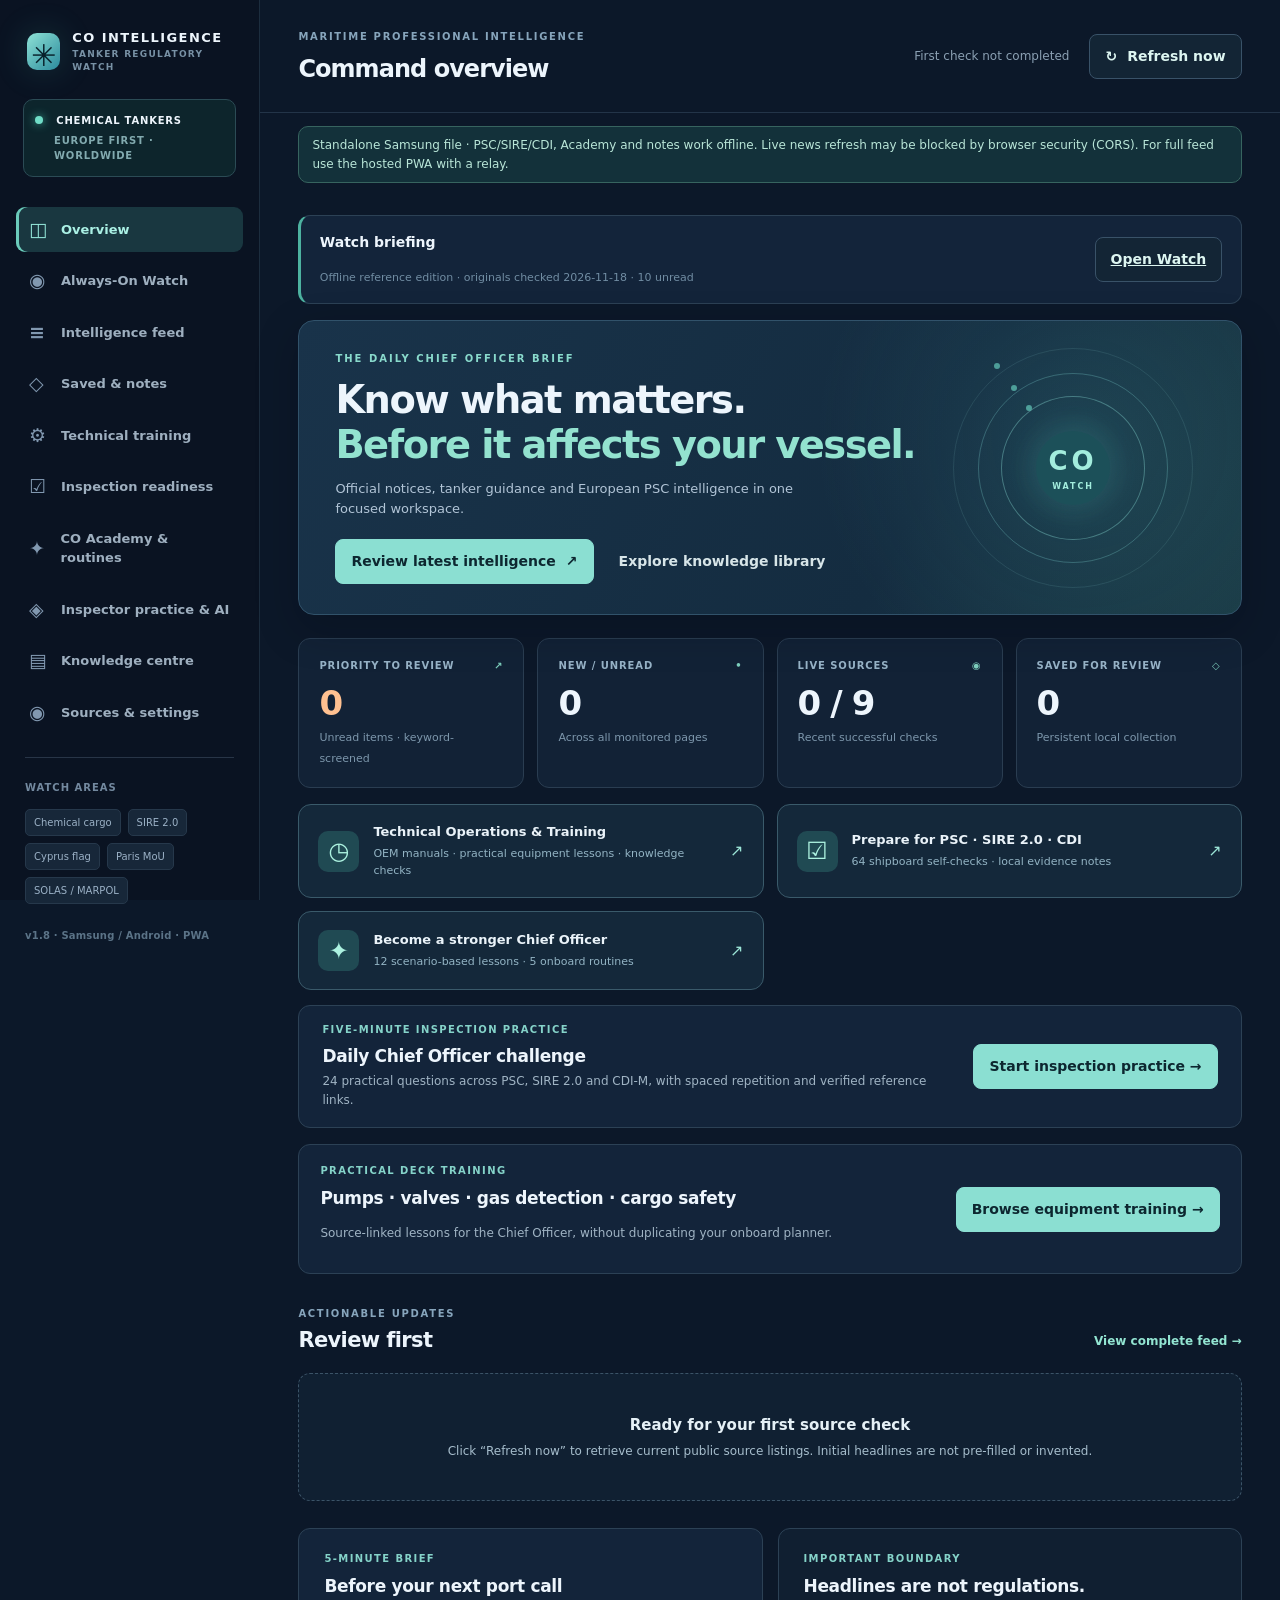
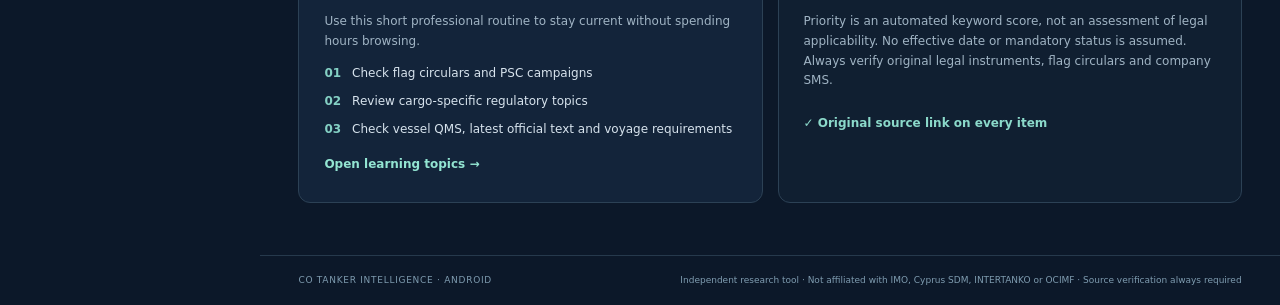
==== commit 9f555d50: "Deploy CO Tanker Intelligence v1.8 PWA and scheduled official source watch" ====
--- a/docs/index.html
+++ b/docs/index.html
@@ -1,24 +1,176 @@
 <!doctype html>
-<html lang="en"><head><meta charset="UTF-8"><meta name="viewport" content="width=device-width, initial-scale=1"><title>CO Tanker Intelligence · Samsung</title><meta name="theme-color" content="#0a1322"><meta name="mobile-web-app-capable" content="yes"><meta name="application-name" content="CO Tanker Intelligence"><link rel="manifest" href="manifest.webmanifest"><link rel="icon" href="icons/icon192.png" sizes="192x192"><link rel="stylesheet" href="styles.css"></head>
+<html lang="en"><head><meta charset="UTF-8"><meta name="viewport" content="width=device-width, initial-scale=1"><title>CO Tanker Intelligence · Offline</title><meta name="theme-color" content="#0a1322"><meta name="mobile-web-app-capable" content="yes"><meta name="application-name" content="CO Tanker Intelligence"><link rel="icon" href="[data-uri]" sizes="192x192"><style>:root{color-scheme:dark;--navy:#0b1526;--side:#0a1322;--panel:#111f32;--panel2:#16263a;--stroke:#25364a;--ink:#edf5fc;--muted:#97a8bc;--soft:#c0ccda;--accent:#77d7ca;--gold:#f3bc78;--red:#ff9b91;--blue:#84b5ee;--shadow:0 14px 40px rgba(1,8,18,.25)}*{box-sizing:border-box}html{min-width:320px;scroll-behavior:smooth}body{margin:0;background:#0c1829;color:var(--ink);font:14px/1.5 system-ui,-apple-system,"Segoe UI",Arial,sans-serif}button,input,select,textarea{font:inherit}button{cursor:pointer}a{color:inherit}a:hover{color:var(--accent)}.app{min-height:100vh;display:flex}.sidebar{width:260px;min-width:260px;background:var(--side);border-right:1px solid #1c2d3e;display:flex;flex-direction:column;position:sticky;top:0;height:100vh;padding:27px 16px 17px}.brand{display:flex;align-items:center;gap:12px;padding:1px 11px 24px}.brand-icon{width:37px;height:37px;background:linear-gradient(135deg,#8ee2d6,#2b8a9c);box-shadow:0 0 35px rgba(77,191,182,.19);color:#08202a;font-size:30px;font-weight:800;display:grid;place-items:center;border-radius:10px}.brand strong{display:block;font-size:13px;letter-spacing:.11em;font-weight:800}.brand small{display:block;color:#7891a5;font-size:9px;font-weight:650;letter-spacing:.14em}.ship-profile{border:1px solid #2b4b55;background:#0d252c;border-radius:10px;padding:13px 11px;margin:0 7px 30px;font-size:10px;letter-spacing:.08em;font-weight:750}.ship-profile small{display:block;color:#82aaaf;font-size:10px;margin:5px 0 0 19px}.pill-dot{display:inline-block;background:#70ddc7;width:8px;height:8px;border-radius:50%;margin-right:9px;box-shadow:0 0 10px #3db49d}.main-nav{display:grid;gap:6px}.nav-item{width:100%;border:0;text-align:left;background:transparent;color:#9eafbf;font-size:13px;font-weight:620;padding:13px 13px;border-radius:9px;display:flex;gap:12px;align-items:center}.nav-item span{font-size:19px;line-height:1;width:20px;color:#8198b0}.nav-item.active{color:#aaf0e4;background:#193740;box-shadow:inset 3px 0 #6bcbbb}.nav-item.active span{color:#92e4d7}.nav-item:hover:not(.active){background:#122234;color:white}.nav-item i{margin-left:auto;font-style:normal;background:#c5774d;border-radius:50%;width:6px;height:6px;display:none}.sidebar-bottom{margin-top:auto;padding:0 9px}.divider{border-top:1px solid #283547;margin:22px 0}.side-label,.side-version{font-size:10px;letter-spacing:.1em;color:#73899f;font-weight:750}.side-topics{display:flex;flex-wrap:wrap;gap:7px;margin:14px 0 24px}.side-topics span{padding:5px 8px;background:#172739;color:#9bb1c6;border:1px solid #26384b;border-radius:5px;font-size:10px}.side-version{letter-spacing:.02em;color:#5b7387}.main{flex:1;min-width:0;display:flex;flex-direction:column;min-height:100vh}.topbar{min-height:110px;display:flex;justify-content:space-between;align-items:center;padding:25px clamp(24px,3vw,51px);border-bottom:1px solid #233448;gap:24px}.eyebrow{color:#87a5bc;font-weight:790;font-size:10px;letter-spacing:.17em}.topbar h1{font-size:24px;margin:5px 0 0;font-weight:720;letter-spacing:-.04em}.top-actions{display:flex;align-items:center;gap:20px}.sync-text{font-size:12px;color:#8ba0b3;text-align:right}.button-outline,.button-primary,.button-ghost{border-radius:8px;padding:11px 15px;font-weight:720;display:inline-flex;align-items:center;justify-content:center;gap:10px;white-space:nowrap;transition:.15s}.button-outline{border:1px solid #395268;color:#ddf6f1;background:#132535}.button-outline:hover{border-color:var(--accent);background:#173d43}.button-primary{background:#8bdfd2;color:#0d2730;border:1px solid #8bdfd2}.button-primary:hover{background:#b0f2e7}.button-ghost{background:transparent;border:1px solid transparent;color:#d7e5e8}.button-ghost:hover{border-color:#587e80}.button-outline.small{font-size:12px;padding:8px 11px}.main-content{width:100%;max-width:1500px;margin:0 auto;padding:32px clamp(24px,3vw,51px) 52px}.page{display:none}.page.active{display:block}.hero{min-height:252px;background:radial-gradient(circle at 83% 40%,rgba(66,148,156,.18),transparent 33%),linear-gradient(118deg,#19334a 0,#142c40 65%,#1b3c47 100%);border:1px solid #31526a;border-radius:16px;position:relative;overflow:hidden;padding:30px 36px;margin-bottom:23px;box-shadow:var(--shadow)}.hero-overline{font-size:10px;letter-spacing:.2em;color:#89dacc;font-weight:780}.hero h2{font-size:clamp(27px,3vw,39px);line-height:1.16;letter-spacing:-.04em;margin:12px 0 12px;font-weight:750;max-width:580px;position:relative;z-index:1}.hero h2 em{font-style:normal;color:#93e2cf}.hero p{font-size:13px;color:#b2c5d7;max-width:465px;margin:0 0 21px;position:relative;z-index:1}.hero-buttons{display:flex;flex-wrap:wrap;gap:9px;position:relative;z-index:1}.hero-graphic{position:absolute;right:4%;top:50%;transform:translateY(-50%);width:260px;height:260px;pointer-events:none}.orbits{position:absolute;border:1px solid rgba(137,209,207,.13);border-radius:50%;inset:10px}.o2{inset:35px;border-color:rgba(135,221,217,.28)}.o3{inset:58px;border-color:rgba(146,232,225,.36);background:radial-gradient(circle,rgba(71,166,160,.19),transparent 60%)}.orbits:after{content:"";position:absolute;top:6%;left:17%;width:6px;height:6px;border-radius:50%;background:rgba(113,225,206,.6)}.circle-center{position:absolute;inset:93px;border-radius:50%;background:#1c5059;color:#a3eddd;display:flex;flex-direction:column;align-items:center;justify-content:center;font-weight:900;letter-spacing:.15em;font-size:26px;box-shadow:0 0 40px rgba(76,189,182,.15)}.circle-center span{font-size:8px;letter-spacing:.24em}.metrics{display:grid;grid-template-columns:repeat(4,minmax(0,1fr));gap:13px}.metric{border:1px solid #2a3d51;border-radius:12px;background:#122236;padding:19px 20px}.metric-label{display:flex;justify-content:space-between;color:#97b3c7;font-size:10px;font-weight:760;letter-spacing:.09em;gap:4px}.metric-label span{color:#7dcfbd}.metric strong{display:block;font-size:34px;line-height:1.2;letter-spacing:-.04em;margin:10px 0 2px;font-weight:760}.metric:first-child strong{color:#ffc191}.metric small{font-size:11px;color:#7d97ac}.section-heading{margin:32px 0 16px;display:flex;justify-content:space-between;align-items:end;gap:18px}.section-heading h2{font-size:21px;margin:4px 0 0;letter-spacing:-.03em;font-weight:720}.section-heading.compact{margin-top:0}.text-link{border:0;background:none;color:#93e5d2;font-size:12px;font-weight:760;padding:7px 0;text-align:left}.text-link:hover{text-decoration:underline}.news-list{display:grid;gap:9px}.news-card{background:#122236;border:1px solid #263c4e;border-radius:10px;display:grid;grid-template-columns:5px minmax(0,1fr);overflow:hidden;box-shadow:0 3px 14px rgba(0,0,0,.06)}.news-card.unread{background:#16283d}.news-card:hover{border-color:#3c6071}.priority-bar{background:#37566b}.news-card.priority-high .priority-bar{background:#f0ae71}.news-card.priority-medium .priority-bar{background:#7bc5ba}.news-inner{padding:17px 21px 15px}.news-head{display:flex;align-items:center;gap:10px;flex-wrap:wrap;font-size:11px;color:#94a6b5}.source-tag{color:#e3eaf1;font-weight:750}.priority-tag{border-radius:4px;padding:2px 7px;font-size:10px;letter-spacing:.04em;font-weight:750;background:#233951;color:#afbfcd}.priority-high .priority-tag{background:#593f33;color:#ffd0a0}.priority-medium .priority-tag{background:#1e4445;color:#9ae6d9}.news-title{font-size:15px;line-height:1.4;font-weight:750;margin:7px 0 6px;letter-spacing:-.01em}.news-title a{text-decoration:none}.news-title a:hover{color:#b8f4df}.news-summary{color:#9cafc0;margin:0 0 9px;font-size:12px;line-height:1.5;max-width:900px}.news-foot{display:flex;align-items:center;gap:8px;flex-wrap:wrap;margin-top:11px}.topic-chip{color:#87c8bc;border:1px solid #315855;border-radius:4px;padding:3px 6px;font-size:10px;font-weight:740;letter-spacing:.03em}.news-actions{display:flex;gap:7px;align-items:center;margin-left:auto}.mini-btn{background:#15293e;border:1px solid #344c61;color:#b9d2e2;padding:6px 9px;border-radius:6px;font-size:11px;font-weight:730}.mini-btn:hover{border-color:#82d2c2;color:#def9ef}.mini-btn.saved{color:#ffd594;border-color:#766442;background:#332d25}.detail-panel{padding:12px 15px;margin:11px 0 4px;border:1px solid #355063;border-radius:8px;background:#0d1d2d;color:#b5c8d6;font-size:12px}.detail-panel b{color:#e0edf2}.detail-panel .detail-note{margin-top:9px}.detail-panel textarea{display:block;width:100%;min-height:66px;margin-top:7px;resize:vertical}.overview-bottom{display:grid;grid-template-columns:1fr 1fr;gap:15px;margin-top:27px}.glass-card{border:1px solid #2c4155;border-radius:12px;background:#13243a;padding:22px 25px}.glass-card.understated{background:#101f31}.card-eyebrow{color:#85d3c9;font-size:10px;font-weight:800;letter-spacing:.14em}.glass-card h3{font-size:17px;margin:8px 0 6px;letter-spacing:-.02em}.glass-card p{color:#a0b4c4;font-size:12px;line-height:1.65}.checkline{display:flex;gap:11px;align-items:start;font-size:12px;color:#d7e3ed;margin:10px 0}.checkline span{font-weight:800;color:#84d0c4}.verified-line{margin-top:23px;font-weight:720;color:#8bd9ca;font-size:12px}.filters{display:flex;align-items:center;gap:10px;flex-wrap:wrap;margin:16px 0}.filters select,select,input,textarea{background:#132539;border:1px solid #3a5266;border-radius:8px;color:#e4edf4;padding:10px 11px;outline:none}.filters select{font-size:12px;max-width:200px}.filters input:focus,select:focus,textarea:focus{border-color:#87dbcb;box-shadow:0 0 0 3px rgba(125,212,198,.09)}.search-input{display:flex;gap:9px;align-items:center;background:#132539;border:1px solid #3a5266;border-radius:8px;padding:0 12px;color:#8fc9c0;flex:1;min-width:200px}.search-input input{width:100%;border:0;background:transparent;padding:10px 0;font-size:12px;box-shadow:none!important}.toggle-checkbox,.setting-check{display:flex;align-items:center;gap:7px;color:#b9cbd7;font-size:12px}.toggle-checkbox input,.setting-check input{accent-color:#8cdfd1}.results-count{font-size:11px;color:#8da3b8;margin:6px 0 12px}.intro{color:#9dafc1;max-width:760px;line-height:1.65}.empty-state{border:1px dashed #3b5367;background:#102032;border-radius:12px;padding:40px 23px;text-align:center;color:#a6bdcc}.empty-state strong{display:block;color:#e5f0f6;margin-bottom:6px;font-size:15px}.empty-state p{margin:0;font-size:12px}.knowledge-grid{display:grid;grid-template-columns:repeat(2,minmax(0,1fr));gap:14px;margin-top:22px}.knowledge-card{background:#14273b;border:1px solid #304a5d;border-radius:11px;padding:22px;display:flex;flex-direction:column}.knowledge-card .num{color:#7dcbbc;font-size:11px;font-weight:800}.knowledge-card h3{margin:10px 0 2px;font-size:16px}.knowledge-card .sub{margin:0 0 13px;color:#81bfbd;font-size:11px;font-weight:740}.knowledge-card p{color:#9bb0c2;line-height:1.65;font-size:12px;flex:1}.space-top{margin-top:36px}.reference-group{margin:22px 0}.reference-group h3{color:#9ee0d6;font-size:12px;letter-spacing:.08em}.reference-row{display:flex;justify-content:space-between;gap:20px;padding:11px 6px;border-bottom:1px solid #293e4f;font-size:12px}.reference-row a{color:#e4eef3;font-weight:760;text-decoration:none}.reference-row a:hover{color:#8cddcc}.reference-row span{color:#8fa4b7;text-align:right}.settings-layout{display:grid;grid-template-columns:minmax(0,1fr) minmax(0,1.1fr);gap:16px;margin-top:20px;align-items:start}.settings-layout .glass-card{padding:22px}.field{margin:17px 0}.field label{display:block;color:#bdccd9;font-weight:700;font-size:12px;margin-bottom:7px}.field select,.field input,.field textarea{width:100%}.setting-check{margin:15px 0}.micro{color:#718da3!important;font-size:11px!important;margin-top:16px!important;line-height:1.5}.subtle{color:#a0b5c4;font-size:12px}.source-row{display:flex;gap:12px;align-items:center;border-bottom:1px solid #293e50;padding:13px 0}.source-row:last-child{border-bottom:0}.source-icon{width:34px;height:34px;background:#203d4e;border:1px solid #33576c;border-radius:8px;display:grid;place-items:center;color:#b8e5de;font-weight:800;font-size:10px;flex-shrink:0}.source-info{min-width:0;flex:1}.source-info strong{display:block;color:#e8f4f6;font-size:12px}.source-info small{display:block;color:#869fb0;font-size:11px}.source-state{font-size:10px;font-weight:770;text-align:right}.status-ok{color:#8cddc2}.status-fail{color:#ffb69e}.status-pending{color:#9aaec2}.source-row button.source-toggle{width:17px;height:17px;accent-color:#8de4d3}.source-row .delete{border:0;background:none;color:#c9a18d;font-size:15px}.data-actions{display:flex;gap:7px;flex-wrap:wrap}.muted-warning{border-color:#544c3f;background:#242332}footer{margin-top:auto;border-top:1px solid #26394c;color:#7f9cb0;font-size:9px;letter-spacing:.08em;padding:18px clamp(24px,3vw,51px);display:flex;justify-content:space-between;gap:20px}footer span{letter-spacing:normal}#showMore{margin:18px 0}#toast{position:fixed;right:22px;bottom:22px;background:#b4eee2;color:#0f292d;padding:13px 17px;font-weight:750;box-shadow:var(--shadow);border-radius:9px;max-width:370px;opacity:0;pointer-events:none;transition:opacity .15s;z-index:10}#toast.show{opacity:1}#syncIcon.spinning{display:inline-block;animation:spin 1s linear infinite}@keyframes spin{to{transform:rotate(360deg)}}@media(max-width:1180px){.hero-graphic{right:-30px;opacity:.5}.metrics{grid-template-columns:repeat(2,minmax(0,1fr))}.settings-layout{grid-template-columns:1fr}}@media(max-width:790px){.sidebar{width:69px;min-width:69px;padding:17px 8px}.brand{padding:0 8px 20px}.brand>div:last-child,.ship-profile,.nav-item:not(.active)~span,.sidebar-bottom{display:none}.nav-item{font-size:0;justify-content:center;padding:14px 5px}.nav-item span{font-size:23px}.nav-item i{display:none!important}.topbar{padding:18px 21px}.main-content{padding:24px 20px}.hero{padding:27px 23px}.hero-graphic{opacity:.2}.top-actions{gap:7px}.sync-text{display:none}.overview-bottom,.knowledge-grid{grid-template-columns:1fr}.reference-row{flex-direction:column;gap:3px}.reference-row span{text-align:left}footer{padding:15px 20px;display:block}footer span{display:block;margin-top:5px}}@media(max-width:490px){.sidebar{width:50px;min-width:50px;padding:13px 3px}.brand{padding:0 3px 15px}.brand-icon{width:32px;height:32px;font-size:26px}.topbar h1{font-size:19px}.button-outline,.button-primary,.button-ghost{font-size:11px;padding:9px}.metrics{grid-template-columns:1fr 1fr;gap:8px}.metric{padding:14px}.metric strong{font-size:27px}.metric small{font-size:10px}.metric-label{font-size:9px}.news-inner{padding:14px}.news-actions{margin-left:0;width:100%;margin-top:4px}.filters select{flex:1;max-width:none}.hero h2{font-size:28px}}
+
+/* v1.1 - inspection readiness + officer coaching */
+.quick-launch{display:grid;grid-template-columns:1fr 1fr;gap:13px;margin-top:16px}
+.launch-card{display:flex;align-items:center;gap:14px;background:#14283a;border:1px solid #3a5a6a;color:#eaf3f9;border-radius:13px;text-align:left;padding:18px 19px;min-width:0}
+.launch-card:hover{background:#193448;border-color:#7fd5c3;transform:translateY(-1px)}
+.launch-card b,.launch-card small{display:block}.launch-card b{font-size:13px;line-height:1.45}.launch-card small{font-size:11px;color:#93b4c4;margin-top:4px}.launch-arrow{color:#9ce5d7;margin-left:auto;font-size:16px}.launch-icon{width:41px;height:41px;display:grid;place-items:center;border-radius:10px;background:#204a53;color:#acf2e0;font-size:24px;flex-shrink:0}
+.toolbar,.inspect-toolbar{display:flex;gap:9px;align-items:center;flex-wrap:wrap}.inspect-toolbar{margin:17px 0 10px}.inspect-toolbar input[type=search]{width:min(460px,100%);flex:1}.inspect-toolbar select{min-width:185px}
+.inspect-tabs{display:flex;gap:9px;background:#0e1b2d;border:1px solid #2c4558;border-radius:13px;padding:7px;margin:22px 0 16px}
+.inspect-tab{flex:1;border:1px solid transparent;background:transparent;color:#a4b8c9;border-radius:9px;padding:12px;text-align:left;font-weight:850;font-size:15px}
+.inspect-tab small{display:block;color:#809aad;font-size:11px;font-weight:520;margin-top:2px}.inspect-tab.active{background:#1d3f48;color:#b6f2e6;border-color:#398b82}.inspect-tab.active small{color:#9bd5cb}
+.inspection-profile{display:flex;gap:11px;align-items:end;flex-wrap:wrap;padding:18px 17px;background:#102338;border:1px solid #2d455a;border-radius:12px;margin-bottom:20px}
+.inspection-profile>div{flex:1;min-width:170px}.inspection-profile label{display:block;font-size:10px;letter-spacing:.08em;color:#94bac8;font-weight:800;margin-bottom:8px}.inspection-profile input{width:100%;font-size:12px;padding:9px 10px;min-height:38px}.inspection-profile button{margin-bottom:1px}
+.inspect-head{display:flex;justify-content:space-between;align-items:start;gap:21px;margin:6px 0 15px}.inspect-head h2{font-size:23px;letter-spacing:-.03em;margin:3px 0}.inspect-head p{max-width:670px;color:#adc3d0;margin:8px 0;font-size:12px}.inspector-notice{color:#edd0a6!important}
+.inspection-stats{display:grid;grid-template-columns:repeat(3,minmax(92px,1fr));gap:8px;min-width:310px}.stat-tile{background:#172b40;border:1px solid #365369;padding:11px 12px;border-radius:9px}.stat-tile b{display:block;font-size:21px;letter-spacing:-.03em}.stat-tile span{font-size:10px;color:#9ab1c3}.stat-tile.urgent b{color:#ffae93}
+.inspect-infogrid{display:grid;grid-template-columns:1fr 1fr;gap:13px;margin-top:18px}.inspect-infogrid .glass-card{padding:19px}.phase-step{display:flex;gap:11px;align-items:start;padding:11px 0;border-bottom:1px solid #2c4355}.phase-step:last-child{border-bottom:0}.phase-number{color:#8bdccf;font-weight:800;font-size:12px}.phase-step b{font-size:11px;letter-spacing:.05em;color:#e2eef5}.phase-step p{color:#a0b8c8;font-size:11px;margin:4px 0 0}.insight-line{display:flex;gap:9px;padding:5px 0}.insight-line span{color:#91ddcb}.insight-line p{margin:0;font-size:12px}.inspection-ref{display:flex;flex-wrap:wrap;gap:8px 12px;margin-top:18px}.reference-short{font-size:11px;color:#8ee0d0;font-weight:670;text-decoration:none}.reference-short:hover{text-decoration:underline}
+.check-group{margin:20px 0 28px}.check-group-header{display:flex;justify-content:space-between;align-items:center;padding:0 4px 11px;border-bottom:1px solid #375168}.check-group-header h3{font-size:16px;margin:0}.check-count{font-size:10px;color:#98c7c4;text-transform:uppercase;letter-spacing:.1em}
+.check-card{border:1px solid #30495e;border-radius:10px;background:#13243a;margin-top:9px;padding:15px 19px}.check-card.critical-check{border-left:3px solid #d2a367}.check-card.needs-action{background:#302a33;border-color:#a26660}.check-card.reviewed:not(.needs-action){border-color:#335f57}
+.check-upper{display:flex;justify-content:space-between;align-items:center;gap:15px}.check-title{min-width:0}.check-title h4{font-size:14px;letter-spacing:-.01em;margin:6px 0 0;color:#ebf6f9}.check-flags{display:flex;gap:7px;align-items:center;flex-wrap:wrap}.flag-critical,.flag-kind{font-size:9px;letter-spacing:.05em;font-weight:800;color:#ffc794}.flag-kind{color:#8faebe}.status-select{min-width:165px;font-size:11px;font-weight:750;max-width:205px;flex-shrink:0}.check-text{font-size:12px;color:#aebfcc;margin:9px 0}.check-footer{display:flex;justify-content:space-between;gap:20px;align-items:center;border-top:1px solid #2a4156;padding-top:10px}.evidence-line{font-size:11px;color:#8daec0;line-height:1.5}.check-footer button{flex-shrink:0}
+.check-note-panel{margin-top:14px;background:#0e2132;border:1px solid #315265;border-radius:8px;padding:14px}.note-label{color:#a8dfd4;font-size:10px;letter-spacing:.06em;font-weight:780;display:block;margin-bottom:9px}.check-note-panel textarea{display:block;width:100%;resize:vertical;font-size:12px}.check-note-buttons{display:flex;align-items:center;justify-content:space-between;gap:12px;margin-top:10px}.note-meta{color:#90a6b6;font-size:10px}.inspector-disclaimer{color:#bdb19e;padding:13px 16px;border-left:3px solid #a88354;background:#1d2834;border-radius:5px;font-size:11px;line-height:1.65;margin-top:23px}
+.academy-hero{display:flex;align-items:center;justify-content:space-between;gap:18px;margin-top:22px;background:linear-gradient(120deg,#173f49,#153042 60%,#172639);border:1px solid #3b7772;border-radius:14px;padding:27px 31px}.academy-hero h3{font-size:21px;margin:10px 0 5px;letter-spacing:-.025em}.academy-hero p{font-size:12px;color:#c0d6de;max-width:590px;margin:5px 0 15px}.academy-stat{border-left:1px solid #4a787e;padding-left:25px;text-align:center;min-width:148px}.academy-stat strong{font-size:33px;display:block;letter-spacing:-.045em}.academy-stat small{font-size:11px;display:block;color:#9cc8c7}
+.routine-tabs{display:flex;gap:8px;flex-wrap:wrap;margin:15px 0}.routine-tab{border:1px solid #3b5465;background:#13273a;color:#abc0cf;padding:10px 12px;border-radius:8px;font-size:11px;font-weight:760}.routine-tab.active{color:#afe9db;background:#1c4650;border-color:#5ca799}.routine-panel{border:1px solid #345469;border-radius:12px;padding:18px 22px;background:#12263a}.routine-header{display:flex;justify-content:space-between;gap:8px;align-items:center}.routine-header strong{font-size:16px}.routine-header span{color:#90b0bf;font-size:11px}.routine-progress{color:#8dd6c9;font-size:11px;border-bottom:1px solid #2b4456;padding:8px 0 14px;margin:4px 0 6px}.routine-step{display:flex;align-items:start;gap:11px;padding:8px 0;color:#c8d7df;font-size:12px;cursor:pointer}.routine-step input{margin-top:3px;accent-color:#83d6bf}.routine-step input:checked+span{text-decoration:line-through;color:#7998a5}
+.academy-grid{display:grid;grid-template-columns:repeat(2,minmax(0,1fr));gap:14px;margin-top:19px;align-items:start}.academy-card{border:1px solid #355064;border-radius:12px;background:#14273a;padding:20px 22px;scroll-margin-top:25px}.academy-card.is-studied{border-color:#3a6c64}.academy-card-top{display:flex;justify-content:space-between;gap:8px;align-items:start;flex-wrap:wrap}.lesson-tag{font-size:10px;font-weight:800;text-transform:uppercase;letter-spacing:.07em;color:#9dd7ce}.lesson-status{font-size:10px;color:#8fa6b8}.academy-card.is-studied .lesson-status{color:#8ce0c6}.academy-card h3{font-size:16px;margin:11px 0 8px}.academy-card .lesson-goal{color:#a2b9c8;font-size:12px;min-height:37px}.academy-card>.button-outline{margin-top:6px}.lesson-content{border-top:1px solid #375267;padding-top:13px;margin-top:17px}.lesson-content h4{font-size:12px;color:#e1f2ee;margin:0 0 8px}.lesson-points{padding-left:20px;margin:0 0 18px}.lesson-points li{font-size:12px;color:#b5c7d3;margin:6px 0;line-height:1.55}.lesson-scenario{font-size:12px;font-weight:720;color:#e6f4f7}.lesson-answer{font-size:12px;color:#a6ddcb;background:#102e36;border-left:2px solid #80d6c4;padding:11px 13px;margin-top:10px}.lesson-links{display:flex;flex-wrap:wrap;gap:8px 15px;margin:16px 0}.lesson-links a{font-size:11px;color:#9dd9d0;text-decoration:none}
+@media(max-width:1180px){.inspect-head{flex-direction:column}.inspection-stats{width:100%}.inspect-infogrid{grid-template-columns:1fr 1fr}}
+@media(max-width:850px){.quick-launch,.inspect-infogrid,.academy-grid{grid-template-columns:1fr}.inspector-disclaimer{font-size:11px}.inspect-head{gap:12px}.inspection-stats{min-width:0}.academy-hero{padding:20px}.academy-stat{min-width:110px}}
+@media(max-width:560px){.inspect-tabs{flex-wrap:wrap}.inspect-tab{min-width:28%;font-size:13px;padding:8px}.check-upper{flex-direction:column;align-items:stretch}.status-select{max-width:none;width:100%}.check-footer{flex-direction:column;align-items:start;gap:9px}.check-note-buttons{flex-wrap:wrap}.academy-hero{align-items:start;flex-direction:column}.academy-stat{border-left:0;border-top:1px solid #4a787e;padding:12px 0 0;text-align:left}.inspection-stats{grid-template-columns:repeat(3,minmax(0,1fr))}.stat-tile{padding:9px}.stat-tile b{font-size:16px}.routine-header{flex-direction:column;align-items:start}}
+
+/* Samsung / Android responsive adaptation, large touch targets */
+.mobile-hint{margin:13px clamp(12px,3vw,42px) 0;border:1px solid #37645f;background:#13313a;color:#b9e6d8;border-radius:10px;padding:9px 13px;font-size:12px;line-height:1.55}
+@media(max-width:900px){
+  .app{display:block}
+  .sidebar{position:sticky;top:0;z-index:50;width:100%;min-width:0;height:auto;padding:9px 12px 10px;border-right:0;border-bottom:1px solid #335168;box-shadow:0 9px 24px #040c1c88}
+  .brand{padding:2px 4px 8px}.brand-icon{height:33px;width:33px;font-size:23px}.brand strong{font-size:12px}.brand small{font-size:8px}
+  .ship-profile,.sidebar-bottom{display:none}
+  .main-nav{display:flex!important;flex-direction:row;overflow-x:auto;overflow-y:hidden;gap:7px;padding:0 1px 3px;scrollbar-width:none;-webkit-overflow-scrolling:touch}
+  .main-nav::-webkit-scrollbar{display:none}
+  .nav-item{min-width:max-content;flex:0 0 auto;padding:9px 12px;font-size:12px;min-height:41px;border-radius:9px;border:1px solid #34485e}
+  .nav-item i{display:none!important}
+  .main{width:100%;min-height:0}.topbar{padding:14px 13px;min-height:76px;gap:8px}
+  .topbar h1{font-size:20px}.topbar .eyebrow{font-size:8px}.top-actions{gap:8px;flex-wrap:wrap;justify-content:flex-end}
+  .top-actions #lastSync{display:none}.top-actions button{font-size:12px;padding:9px 12px;min-height:43px}
+  .main-content{padding:17px 13px 32px!important}
+  .hero{padding:23px 19px!important}.hero h2{font-size:clamp(25px,7vw,37px)!important}
+  .hero-graphic{display:none!important}
+  .metrics{grid-template-columns:repeat(2,minmax(0,1fr))!important}
+  .metric{padding:14px!important}.metric strong{font-size:30px}
+  .overview-bottom,.settings-layout,.quick-launch,.academy-grid,.inspect-infogrid{grid-template-columns:1fr!important}
+  .filters,.inspect-toolbar,.inspection-profile{display:flex!important;flex-wrap:wrap;gap:9px}
+  .filters>*{width:100%;max-width:none!important}.inspect-toolbar>*{max-width:100%!important}
+  .inspection-profile>div{width:100%!important}.inspection-profile input{max-width:100%!important}
+  .inspect-tabs{display:grid!important;grid-template-columns:repeat(3,minmax(0,1fr));gap:5px}.inspect-tab{min-width:0;font-size:12px;padding:9px 3px}
+  .inspect-tab small{font-size:9px}
+  .toolbar{flex-wrap:wrap;gap:5px}.toolbar button{min-height:38px}
+  .academy-grid{display:grid}.academy-card{padding:16px}
+  .news-card{overflow:hidden}.news-foot{flex-wrap:wrap}.news-actions{flex-wrap:wrap}
+  .section-heading h2{font-size:20px} .inspection-stats{grid-template-columns:repeat(3,minmax(0,1fr))}
+  button,select,input[type=button]{touch-action:manipulation}
+  footer{padding:17px 14px!important}
+}
+@media(max-width:420px){.topbar h1{font-size:19px}.inspect-tabs{grid-template-columns:repeat(3,minmax(0,1fr))}.metric-label{font-size:9px}.main-nav{gap:5px}}
+
+
+/* v1.3 – Chief Officer port planner. Preserve existing app stylesheet. */
+.planner-stats{display:grid;grid-template-columns:repeat(4,minmax(0,1fr));gap:12px;margin:20px 0}
+.planner-stats>div{border:1px solid #375166;background:#172b40;border-radius:10px;padding:15px 18px}
+.planner-stats span{display:block;color:#94b2c3;letter-spacing:.07em;font-size:10px;font-weight:750}
+.planner-stats b{display:block;margin-top:5px;font-size:26px;color:#eef8f7}
+#planOverdue{color:#ffb5a3}
+.planner-layout{display:grid;grid-template-columns:repeat(2,minmax(0,1fr));gap:14px;align-items:start}
+.planner-layout .glass-card{height:100%}.planner-layout h3{margin:9px 0 16px}
+.planner-form-grid{display:grid;grid-template-columns:repeat(2,minmax(0,1fr));gap:12px;margin:13px 0}
+.planner-field{display:flex;flex-direction:column;min-width:0;gap:6px;color:#b7ccda;font-size:11px;font-weight:680}
+.planner-field input,.planner-field textarea,.planner-field select,.planner-editor input,.planner-editor textarea,.planner-editor select{width:100%;min-width:0;border:1px solid #3a5367;background:#0c1d2e;color:#ecf5fa;border-radius:7px;padding:10px 11px}
+.planner-field input:focus,.planner-field textarea:focus,.planner-field select:focus{outline:2px solid #79cfc2;outline-offset:0}
+.planner-full{grid-column:1/-1}.planner-reuse{margin:20px 0 6px;padding-top:14px;border-top:1px solid #30485a}.planner-inline-actions{display:flex;gap:8px;flex-wrap:wrap;margin-top:10px}
+.planner-task-list{display:grid;gap:11px}.planner-task{background:#14273a;border:1px solid #2e4a60;border-left:4px solid #76cfc0;border-radius:10px;padding:17px 19px}
+.planner-task.is-overdue{border-left-color:#ff9c8d;background:#261e2b}.planner-task.is-done{border-left-color:#7b9baa;opacity:.8}
+.planner-task-head{display:flex;gap:12px;justify-content:space-between;align-items:start}
+.planner-task-head h3{font-size:15px;line-height:1.35;margin:0;color:#ecf5f7}.planner-meta{display:flex;align-items:center;justify-content:flex-end;gap:8px;flex-wrap:wrap;font-size:11px;color:#9eb5c6}
+.planner-pill{font-size:10px;letter-spacing:.06em;border:1px solid #567365;background:#214342;color:#b2f4e0;border-radius:5px;padding:3px 7px;font-weight:800}
+.planner-task.is-overdue .planner-pill{color:#ffc2aa;border-color:#8a5653;background:#462e34}
+.planner-desc{font-size:12px;color:#b6c8d7;margin:10px 0 5px}.planner-sub{color:#8da9ba;font-size:11px;line-height:1.5;margin:5px 0 9px}
+.planner-actions{display:flex;gap:8px;flex-wrap:wrap;margin-top:11px}.planner-editor{display:grid;grid-template-columns:repeat(2,minmax(0,1fr));gap:12px;border-top:1px solid #355166;padding-top:17px;margin-top:16px}.planner-editor .planner-field:nth-last-of-type(1){grid-column:1/-1}.planner-editor .button-primary{justify-self:start}
+.planner-empty{border:1px dashed #4b6378;padding:25px;border-radius:10px;color:#a9c2d0;text-align:center}
+.planner-overview{display:flex;gap:18px;align-items:center;justify-content:space-between;flex-wrap:wrap;margin-top:14px}.planner-overview h3{margin:6px 0}.planner-mini-list{flex:1;min-width:240px}.planner-mini-line{display:flex;justify-content:space-between;gap:20px;border-bottom:1px solid #2c4354;padding:5px 0;font-size:11px}.planner-mini-line strong{font-weight:650}.planner-mini-line span{color:#9cb9c7;white-space:nowrap}
+#navPlannerBadge:empty{display:none}#navPlannerBadge:not(:empty){display:inline-block;width:auto;height:auto;min-width:19px;padding:1px 5px;color:#fff8ed;background:#a95a45;border-radius:10px;font-style:normal;font-size:11px;text-align:center}
+@media(max-width:1080px){.planner-layout{grid-template-columns:1fr}.planner-task-head{flex-wrap:wrap}.planner-meta{justify-content:flex-start}}
+@media(max-width:580px){.planner-stats{grid-template-columns:repeat(2,minmax(0,1fr))}.planner-form-grid,.planner-editor{grid-template-columns:1fr}.planner-overview{align-items:stretch}.planner-task-head{display:block}.planner-meta{margin-top:8px}.planner-field{width:100%}.planner-task{padding:14px}.planner-actions button{flex:1 1 auto}.planner-mini-line{gap:6px}.planner-mini-line span{white-space:normal}.planner-overview .button-outline{width:100%}}
+
+.mobile-module-jump{display:none}
+@media(max-width:760px){.mobile-module-jump{display:flex;align-items:center;gap:10px;margin:6px 0;padding:0 2px;color:#9dbaca;font-weight:800;font-size:10px;letter-spacing:.08em}.mobile-module-jump select{flex:1;min-width:0;color:#eaf9f5;background:#152d3f;border:1px solid #426477;border-radius:8px;padding:10px}}
+
+/* v1.4 - interview practice / source-aware AI research */
+.practice-overview{margin-top:15px;display:flex;gap:17px;align-items:center;justify-content:space-between;padding:16px 23px}
+.practice-overview h3{margin:7px 0 2px}.practice-overview p{margin:0;max-width:690px}
+.practice-layout{display:grid;grid-template-columns:1.2fr .9fr;gap:15px;align-items:start;margin:20px 0 25px}
+.practice-layout .glass-card{min-width:0}.practice-layout .toolbar{display:flex;gap:8px;align-items:center;flex-wrap:wrap;margin:14px 0}.practice-layout .toolbar select{max-width:290px}
+.scenario-card{padding:19px;border:1px solid #365668;background:#142a3b;border-radius:12px;margin:13px 0}
+.scenario-card h3{line-height:1.45;margin:12px 0 8px;font-size:18px}
+.scenario-guidance{border-left:3px solid #72cdb6;background:#0e2c34;padding:14px 16px;border-radius:7px;color:#d8ece9;margin:14px 0}
+.scenario-guidance p{color:#bdd1d6;font-size:12px;line-height:1.7}.scenario-actions{display:flex;flex-wrap:wrap;gap:8px;margin:12px 0}
+.practice-mini-list{display:flex;gap:7px;flex-wrap:wrap;margin:14px 0}.practice-mini-list .is-selected{border-color:#8cdfd1;color:#b8f8e7}
+.practice-field{display:block;color:#c0d3df;font-size:12px;font-weight:650;margin:14px 0}.practice-field textarea,.practice-field select{width:100%;margin-top:7px}
+#askPreview{width:100%;margin-top:10px;color:#cadedd;resize:vertical}
+.desk-grid{display:grid;grid-template-columns:repeat(3,minmax(0,1fr));gap:12px;margin-bottom:25px}
+.desk-reference{padding:16px 18px;background:#14283a;border:1px solid #324e5f;border-radius:10px;min-width:0}
+.desk-reference a{display:block;font-size:13px;margin:10px 0 6px;overflow-wrap:anywhere}
+.desk-reference p{margin:5px 0 0;font-size:11px;line-height:1.6}
+@media(max-width:1050px){.practice-layout{grid-template-columns:1fr}.desk-grid{grid-template-columns:repeat(2,minmax(0,1fr))}}
+@media(max-width:600px){.practice-overview{flex-direction:column;align-items:flex-start}.desk-grid{grid-template-columns:1fr}.scenario-actions button{white-space:normal}.scenario-card h3{font-size:16px}}
+
+.brief-grid{display:grid;grid-template-columns:repeat(2,minmax(0,1fr));gap:13px;margin:18px 0 35px}
+.brief-card{border:1px solid #37556b;border-radius:12px;background:#12283b;padding:20px 22px}
+.brief-card h3{font-size:15px;line-height:1.4;margin:10px 0 6px}.brief-card p{line-height:1.65;font-size:12px}.brief-card a{display:inline-block;margin:6px 0}
+@media(max-width:650px){.brief-grid{grid-template-columns:1fr}}
+
+
+/* Always-On Watch - intentionally separate from legacy local news feed */
+.watch-connection{display:flex;gap:8px;flex-wrap:wrap;align-items:center;margin:16px 0}.watch-connection input{flex:1;min-width:180px;max-width:590px}.watch-status{border:1px solid #356e68;border-radius:9px;background:#102f3a;padding:14px;margin:12px 0 21px;font-size:12px;line-height:1.6}.watch-grid{display:grid;grid-template-columns:minmax(0,1.4fr) minmax(280px,1fr);gap:17px}.watch-card{margin:10px 0;padding:17px;background:#12283a;border:1px solid #30526b;border-radius:11px;display:flex;flex-direction:column;align-items:flex-start;gap:9px}.watch-card h3{font-size:14px;margin:0}.watch-card p{margin:1px 0}.watch-card-head{display:flex;gap:6px;flex-wrap:wrap}.watch-chip{font-size:10px;font-weight:730;letter-spacing:.03em;color:#9fdfd0;background:#1f4045;border-radius:5px;padding:3px 7px}.watch-source{padding:12px 0;display:flex;justify-content:space-between;gap:10px;align-items:center;border-bottom:1px solid #2e4051;font-size:11px}.watch-source strong{color:#dfedf4}.watch-source span{max-width:64%;text-align:right}.watch-points{color:#bad2de;font-size:12px}.watch-scroll{max-height:850px;overflow:auto;padding-right:5px}@media(max-width:850px){.watch-grid{grid-template-columns:1fr}.watch-scroll{max-height:none}.watch-connection input{width:100%;max-width:none}}
+
+/* v1.6 source briefing */
+.watch-layout{display:grid;grid-template-columns:minmax(0,1.2fr) minmax(0,1fr);gap:1.25rem;margin-top:1.5rem}
+.watch-layout h2{font-size:1.3rem;margin-bottom:.8rem}.watch-layout h3 .reference-short{color:inherit;font-size:inherit;line-height:inherit}
+.watch-card{margin-bottom:.8rem;overflow-wrap:anywhere}.watch-summary,.watch-question{font-size:1rem;line-height:1.48}.watch-question{font-weight:700}
+.watch-tools,.watch-actions{display:flex;align-items:end;flex-wrap:wrap;gap:.6rem}
+.watch-field{display:grid;gap:.3rem;min-width:10rem;font-size:.9rem}.watch-field input,.watch-field select{max-width:100%;min-height:42px}
+.watch-options{display:grid;gap:.35rem}.watch-options button{text-align:left;white-space:normal;min-height:40px}
+.watch-options button[aria-pressed=true],.watch-actions button[aria-pressed=true]{border-color:#55b9ad;background:#17423f;color:#f2fcf9}
+.watch-actions{margin-top:.65rem}.watch-source{gap:.8rem}.watch-source p{margin:.18rem 0}.watch-history summary,details.glass-card>summary{cursor:pointer;font-weight:650;min-height:28px}
+.watch-overview{padding:1rem 1.15rem;margin-bottom:1rem;display:flex;align-items:center;justify-content:space-between;gap:.8rem;flex-wrap:wrap;border-left:3px solid #4db2a0}
+.watch-overview p{margin:.3rem 0 0;overflow-wrap:anywhere}.watch-warning{color:#e4a675}.watch-warning:empty,#watchBrief:empty{display:none}.watch-counts{font-weight:650}.watch-status{overflow-wrap:anywhere}
+@media(max-width:800px){.watch-layout{grid-template-columns:1fr}.watch-field{flex:1;min-width:8rem}.watch-connection input{min-width:0;width:100%}.watch-options button{min-height:44px}.watch-status{padding:.75rem}}
+
+/* v1.7 Technical Operations & Training Hub */
+.technical-overview,.technical-intro{display:flex;align-items:center;justify-content:space-between;gap:16px;flex-wrap:wrap;margin:16px 0;padding:18px 21px}
+.technical-intro h3,.technical-overview h3{margin:8px 0}.technical-meta{font-size:11px;line-height:1.6;color:#a7bfd0;margin:7px 0}
+.technical-controls{display:grid;grid-template-columns:minmax(220px,2fr) minmax(160px,1fr) minmax(145px,1fr);gap:10px;margin:16px 0}
+.technical-controls input,.technical-controls select{width:100%;min-width:0;background:#102536;color:#e6f6fa;border:1px solid #365569;border-radius:9px;padding:13px;font-size:13px}
+.technical-grid{display:grid;grid-template-columns:repeat(2,minmax(0,1fr));gap:13px}
+.technical-card{background:#12283b;border:1px solid #35556b;border-radius:12px;padding:18px;min-width:0}
+.technical-head{display:flex;justify-content:space-between;gap:9px;flex-wrap:wrap}
+.technical-card h3{font-size:16px;line-height:1.35;margin:12px 0 8px;color:#e7f4f6}
+.technical-desc{font-size:12px;color:#b3cbd5;line-height:1.6;min-height:47px}
+.technical-buttons{display:flex;flex-wrap:wrap;gap:8px;margin-top:10px}
+.technical-detail{border-top:1px solid #365466;margin-top:18px;padding-top:13px;font-size:12px;color:#c4d8dd;line-height:1.7}
+.technical-detail h4{font-size:13px;color:#edfbf7;margin:12px 0 6px}.technical-detail ul{margin:5px 0 10px;padding-left:20px}
+.technical-link{display:inline-block;margin:6px 10px 6px 0;color:#9be1d7;text-decoration:underline;overflow-wrap:anywhere}
+.technical-notice{border-left:3px solid #b6bd86;background:#2a332e;padding:10px;border-radius:5px}
+.technical-correct{border-left:3px solid #65c6a5;padding:10px;background:#173a37}.technical-warning{border-left:3px solid #e2aa79;padding:10px;background:#372c2b}
+.technical-answers{display:flex;flex-direction:column;align-items:stretch;gap:6px}.technical-answers button{text-align:left;white-space:normal}
+@media(max-width:930px){.technical-grid{grid-template-columns:1fr}.technical-controls{grid-template-columns:1fr}}
+@media(max-width:560px){.technical-card{padding:15px}.technical-intro,.technical-overview{align-items:flex-start;flex-direction:column}}
+</style><link rel="manifest" href="./manifest.webmanifest"></head>
 <body>
 <div class="app">
  <aside class="sidebar">
   <div class="brand"><div class="brand-icon">✳</div><div><strong>CO INTELLIGENCE</strong><small>TANKER REGULATORY WATCH</small></div></div>
   <div class="ship-profile"><span class="pill-dot"></span> CHEMICAL TANKERS <small>EUROPE FIRST · WORLDWIDE</small></div>
-  <label class="mobile-module-jump" for="mobileJump">OPEN MODULE <select id="mobileJump" aria-label="Jump to module"><option value="overview">Overview</option><option value="planner">CO Planner</option><option value="inspections">Inspection readiness</option><option value="academy">CO Academy</option><option value="practice">Inspection simulator & AI handoff</option><option value="watch">Always-On Watch</option><option value="feed">News feed</option><option value="saved">Saved & notes</option><option value="learning">Knowledge centre</option><option value="sources">Settings & backup</option></select></label>
+  <label class="mobile-module-jump" for="mobileJump">OPEN MODULE <select id="mobileJump" aria-label="Jump to module"><option value="overview">Overview</option><option value="technical">Technical operations</option><option value="inspections">Inspection readiness</option><option value="academy">CO Academy</option><option value="practice">Inspection simulator & AI handoff</option><option value="watch">Always-On Watch</option><option value="feed">News feed</option><option value="saved">Saved & notes</option><option value="learning">Knowledge centre</option><option value="sources">Settings & backup</option></select></label>
   <nav class="main-nav" id="nav">
    <button class="nav-item active" data-page="overview"><span>◫</span> Overview</button>
    <button class="nav-item" data-page="watch"><span>◉</span> Always-On Watch</button>
    <button class="nav-item" data-page="feed"><span>≡</span> Intelligence feed <i id="navUnread"></i></button>
    <button class="nav-item" data-page="saved"><span>◇</span> Saved & notes</button>
-   <button class="nav-item" data-page="planner"><span>◷</span> CO Planner <i id="navPlannerBadge" class="planner-nav-count"></i></button>
+   <button class="nav-item" data-page="technical"><span>⚙</span> Technical training</button>
    <button class="nav-item" data-page="inspections"><span>☑</span> Inspection readiness</button>
    <button class="nav-item" data-page="academy"><span>✦</span> CO Academy & routines</button>
    <button class="nav-item" data-page="practice"><span>◈</span> Inspector practice & AI</button>
    <button class="nav-item" data-page="learning"><span>▤</span> Knowledge centre</button>
    <button class="nav-item" data-page="sources"><span>◉</span> Sources & settings</button>
   </nav>
-  <div class="sidebar-bottom"><div class="divider"></div><div class="side-label">WATCH AREAS</div><div class="side-topics"><span>Chemical cargo</span><span>SIRE 2.0</span><span>Cyprus flag</span><span>Paris MoU</span><span>SOLAS / MARPOL</span></div><div class="side-version">v1.6 · Samsung / Android · PWA</div></div>
+  <div class="sidebar-bottom"><div class="divider"></div><div class="side-label">WATCH AREAS</div><div class="side-topics"><span>Chemical cargo</span><span>SIRE 2.0</span><span>Cyprus flag</span><span>Paris MoU</span><span>SOLAS / MARPOL</span></div><div class="side-version">v1.8 · Samsung / Android · PWA</div></div>
  </aside>
  <main class="main">
   <header class="topbar"><div><span class="eyebrow">MARITIME PROFESSIONAL INTELLIGENCE</span><h1 id="pageTitle">Command overview</h1></div><div class="top-actions"><span class="sync-text" id="lastSync">Not checked yet</span><button class="button-outline" id="refreshBtn"><span id="syncIcon">↻</span> Refresh now</button></div></header>
@@ -27,12 +179,12 @@
     <div class="glass-card watch-overview"><div><strong>Watch briefing</strong><p class="micro" id="watchOverview"></p></div><a class="button-outline" href="#watch">Open Watch</a></div>
     <div class="hero"><div class="hero-overline">THE DAILY CHIEF OFFICER BRIEF</div><h2>Know what matters.<br><em>Before it affects your vessel.</em></h2><p>Official notices, tanker guidance and European PSC intelligence in one focused workspace.</p><div class="hero-buttons"><button class="button-primary" data-action="open-feed">Review latest intelligence <span>↗</span></button><button class="button-ghost" data-action="open-learning">Explore knowledge library</button></div><div class="hero-graphic"><div class="orbits o1"></div><div class="orbits o2"></div><div class="orbits o3"></div><div class="circle-center">CO<span>WATCH</span></div></div></div>
     <div class="metrics"><div class="metric"><div class="metric-label">PRIORITY TO REVIEW <span>↗</span></div><strong id="metricPriority">—</strong><small>Unread items · keyword-screened</small></div><div class="metric"><div class="metric-label">NEW / UNREAD <span>•</span></div><strong id="metricUnread">—</strong><small>Across all monitored pages</small></div><div class="metric"><div class="metric-label">LIVE SOURCES <span>◉</span></div><strong id="metricSources">—</strong><small>Recent successful checks</small></div><div class="metric"><div class="metric-label">SAVED FOR REVIEW <span>◇</span></div><strong id="metricSaved">—</strong><small>Persistent local collection</small></div></div>
-    <div class="quick-launch"><button class="launch-card" data-action="open-planner"><span class="launch-icon">◷</span><span><b>CO Planner & next port call</b><small>Suggested documentation checks · due dates · reusable templates</small></span><span class="launch-arrow">↗</span></button>
+    <div class="quick-launch"><button class="launch-card" data-action="open-technical"><span class="launch-icon">◷</span><span><b>Technical Operations & Training</b><small>OEM manuals · practical equipment lessons · knowledge checks</small></span><span class="launch-arrow">↗</span></button>
       <button class="launch-card" data-action="open-inspections"><span class="launch-icon">☑</span><span><b>Prepare for PSC · SIRE 2.0 · CDI</b><small>64 shipboard self-checks · local evidence notes</small></span><span class="launch-arrow">↗</span></button>
       <button class="launch-card" data-action="open-academy"><span class="launch-icon">✦</span><span><b>Become a stronger Chief Officer</b><small>12 scenario-based lessons · 5 onboard routines</small></span><span class="launch-arrow">↗</span></button>
     </div>
     <div class="glass-card practice-overview"><div><div class="card-eyebrow">FIVE-MINUTE INSPECTION PRACTICE</div><h3>Daily Chief Officer challenge</h3><p>24 practical questions across PSC, SIRE 2.0 and CDI-M, with spaced repetition and verified reference links.</p></div><button class="button-primary" data-action="open-practice">Start inspection practice →</button></div>
-    <div class="planner-overview glass-card"><div><div class="card-eyebrow">CHIEF OFFICER ACTION BOARD</div><h3>Next actions</h3><p id="plannerPreviewStats" class="planner-sub"></p></div><div id="plannerPreview" class="planner-mini-list"></div><button class="button-outline small" data-action="open-planner">Open CO Planner →</button></div>
+    <div class="technical-overview glass-card"><div><div class="card-eyebrow">PRACTICAL DECK TRAINING</div><h3>Pumps · valves · gas detection · cargo safety</h3><p class="subtle">Source-linked lessons for the Chief Officer, without duplicating your onboard planner.</p></div><button class="button-primary" data-action="open-technical">Browse equipment training →</button></div>
     <div class="section-heading"><div><div class="eyebrow">ACTIONABLE UPDATES</div><h2>Review first</h2></div><button class="text-link" data-action="open-feed">View complete feed →</button></div>
     <div id="priorityList" class="news-list"></div>
     <div class="overview-bottom"><div class="glass-card"><div class="card-eyebrow">5-MINUTE BRIEF</div><h3>Before your next port call</h3><p>Use this short professional routine to stay current without spending hours browsing.</p><div class="checkline"><span>01</span> Check flag circulars and PSC campaigns</div><div class="checkline"><span>02</span> Review cargo-specific regulatory topics</div><div class="checkline"><span>03</span> Check vessel QMS, latest official text and voyage requirements</div><button class="text-link" data-action="open-learning">Open learning topics →</button></div><div class="glass-card understated"><div class="card-eyebrow">IMPORTANT BOUNDARY</div><h3>Headlines are not regulations.</h3><p>Priority is an automated keyword score, not an assessment of legal applicability. No effective date or mandatory status is assumed. Always verify original legal instruments, flag circulars and company SMS.</p><div class="verified-line">✓ Original source link on every item</div></div></div>
@@ -49,29 +201,15 @@
    </section>
    <section id="page-feed" class="page"><div class="section-heading compact"><div><div class="eyebrow">MONITORED PUBLICATIONS</div><h2>Intelligence feed</h2></div><button class="button-outline small" id="markVisibleRead">Mark shown as read</button></div><div class="filters"><div class="search-input">⌕ <input type="search" id="searchInput" placeholder="Search SIRE, MARPOL Annex II, Paris MoU, Cyprus…"></div><select id="priorityFilter"><option value="all">All priorities</option><option value="high">Priority review</option><option value="medium">Relevant</option><option value="low">General news</option></select><select id="categoryFilter"><option value="all">All topics</option></select><select id="sourceFilter"><option value="all">All sources</option></select><label class="toggle-checkbox"><input id="unreadOnly" type="checkbox"> Unread only</label></div><div id="feedCount" class="results-count"></div><div id="fullFeed" class="news-list feed-list"></div><button class="button-outline" id="showMore" hidden>Show more results</button></section>
    <section id="page-saved" class="page"><div class="section-heading"><div><div class="eyebrow">YOUR PERSONAL REFERENCE FILE</div><h2>Saved reading & notes</h2></div></div><p class="intro">Keep the items you want to discuss at the next safety meeting, review with the Master or incorporate into your onboard procedure checks.</p><div id="savedFeed" class="news-list"></div></section>
-   
-   <section id="page-planner" class="page">
-    <div class="section-heading compact"><div><div class="eyebrow">SHIPBOARD WORK ORGANISATION · OFFLINE FIRST</div><h2>CO Planner & port call assistant</h2></div><button id="plannerExport" class="button-outline small">↓ Export tasks (CSV)</button></div>
-    <p class="intro">Prepare a practical action list for each port call. Suggested tasks are <strong>planning prompts, not a verified list of legal or terminal requirements</strong>. Confirm them against the latest agent instructions, applicable rules, charterer/terminal notices and your approved SMS/QMS.</p>
-    <div class="planner-stats"><div><span>TOTAL TASKS</span><b id="planTotal">0</b></div><div><span>OPEN ACTIONS</span><b id="planOpen">0</b></div><div><span>OVERDUE</span><b id="planOverdue">0</b></div><div><span>DUE TODAY</span><b id="planToday">0</b></div></div>
-    <div class="planner-layout">
-     <div class="glass-card"><div class="card-eyebrow">1 / PREPARE THE NEXT PORT</div><h3>Generate context-aware tasks</h3><div class="planner-form-grid">
-       <label class="planner-field"><span>Vessel (optional)</span><input id="planVessel" maxlength="60" placeholder="My vessel"></label>
-       <label class="planner-field"><span>Port</span><input id="planPort" maxlength="80" placeholder="e.g. Rotterdam"></label>
-       <label class="planner-field"><span>ETA (local date)</span><input id="planEta" type="date"></label>
-       <label class="planner-field"><span>Operation</span><select id="planActivity"><option value="general">General port call</option><option value="loading">Loading</option><option value="discharging">Discharging</option><option value="tank_cleaning">Tank cleaning</option></select></label>
-      </div><button id="plannerGenerate" class="button-primary">+ Build port preparation checklist</button><p class="micro">Generates suggested tasks for before arrival, alongside, before departure and after departure. Repeating the same port, ETA, vessel and operation will not duplicate those suggestions. You remain responsible for verification.</p></div>
-     <div class="glass-card"><div class="card-eyebrow">2 / CAPTURE & REUSE</div><h3>New action in seconds</h3><div class="planner-form-grid">
-       <label class="planner-field planner-full"><span>Task</span><input id="planNewTitle" maxlength="160" placeholder="e.g. Confirm cargo tank pressure sensor defect status"></label>
-       <label class="planner-field"><span>Due date (optional)</span><input id="planNewDue" type="date"></label>
-       <label class="planner-field"><span>Priority</span><select id="planNewPriority"><option value="normal">Normal</option><option value="high">High</option><option value="critical">Critical</option><option value="information">Information</option></select></label>
-       <label class="planner-field planner-full"><span>Note or action details</span><textarea id="planNewDetails" rows="2" maxlength="1600" placeholder="Owner, document reference, next step…"></textarea></label>
-      </div><button id="plannerAdd" class="button-outline">+ Add task</button><div class="planner-reuse"><label class="planner-field"><span>Approved personal templates</span><select id="plannerTemplateSelect"><option value="">Choose saved task template…</option></select></label><div class="planner-inline-actions"><button id="plannerTemplateAdd" class="button-outline small">Use template</button><button id="plannerTemplateDelete" class="mini-btn">Remove template</button></div></div><p class="micro">Select “Reuse as template” on a task to remember your approved wording and reduce repeated typing. This is local rule-based reuse, <strong>not an AI model training itself</strong>.</p></div>
-    </div>
-    <div class="section-heading"><div><div class="eyebrow">TODAY · UPCOMING · OVERDUE · COMPLETE</div><h2>Action register</h2></div><select id="plannerFilter" aria-label="Filter planner tasks"><option value="open">Open tasks</option><option value="overdue">Overdue</option><option value="today">Due today</option><option value="week">Next 7 days</option><option value="done">Completed</option><option value="all">All tasks</option></select></div>
-    <p id="plannerVisibleCount" class="results-count"></p><div id="plannerTasks" class="planner-task-list"></div>
-    <p class="inspector-disclaimer">A planner status is an organisational record, not evidence of a completed safety test, approved permit or fulfilled statutory requirement. Use actual documentation, inspections and officer judgement.</p>
+   <section id="page-technical" class="page">
+    <div class="section-heading compact"><div><div class="eyebrow">CHIEF OFFICER · EQUIPMENT · PRACTICAL LEARNING</div><h2>Technical Operations & Training Hub</h2></div></div>
+    <p class="intro">Find original manufacturers' resources, operational hazard checks and short quizzes. General learning only — your vessel's approved SMS, OEM manuals and cargo plan control real operations.</p>
+    <div class="technical-intro glass-card"><div><div class="card-eyebrow">CONTINUOUS TRAINING</div><h3>Learn one useful deck topic in 10 minutes</h3><p id="technicalStats" class="subtle"></p><p id="technicalMonitor" class="technical-meta" aria-live="polite">Checking source monitoring status…</p></div><button class="button-outline small" id="technicalMonitorRefresh">Check source status</button></div>
+    <div class="technical-controls"><input type="search" id="technicalSearch" aria-label="Search equipment and technical subjects" placeholder="Find DESMI, Damcos, GX-6000, inerting, valves…"><select id="technicalCategory" aria-label="Equipment category"><option value="all">All equipment and topics</option></select><select id="technicalView" aria-label="Progress filter"><option value="all">All lessons</option><option value="saved">Saved</option><option value="due">Due for revision</option></select></div>
+    <div id="technicalGrid" class="technical-grid"></div>
+    <p class="inspector-disclaimer">External OEM product pages describe product families, not a validated manual for the particular equipment fitted onboard. Monitoring detects source changes but does not automatically approve procedures.</p>
    </section>
+
    <section id="page-inspections" class="page">
     <div class="section-heading compact"><div><div class="eyebrow">PRACTICAL SELF-INSPECTION WORKSPACE</div><h2>Inspection readiness</h2></div><div class="toolbar"><button id="inspectNewsBtn" class="button-outline small">⌕ Related live news</button><button id="exportChecks" class="button-outline small">↓ Export checklist (CSV)</button><button id="resetChecks" class="button-outline small">↺ Reset selected inspection</button></div></div>
     <p class="intro">Walk the ship, check original documents and speak with the team. Save actual observations locally. These independent prompts are not official inspection questionnaires or certification of compliance.</p>
@@ -105,7 +243,2219 @@
     <p class="intro">Direct links to primary authorities and recognised inspection programmes. Each page must be rechecked when used; a verified link is not confirmation that all its contents are current or applicable to your vessel.</p><div id="referencesDesk" class="desk-grid"></div><div class="section-heading"><div><div class="eyebrow">SOURCE-VERIFIED SNAPSHOT · 17 NOVEMBER 2026 · NOT A LIVE NEWS FEED</div><h2>Regulatory developments to watch</h2></div></div><div id="verifiedBriefs" class="brief-grid"></div>
    </section>
    <section id="page-learning" class="page"><div class="section-heading"><div><div class="eyebrow">LIFELONG PROFESSIONAL DEVELOPMENT</div><h2>Knowledge centre</h2></div></div><p class="intro">A practical Chief Officer learning map. Each topic links to a live feed search; these notes are study prompts, not a substitute for approved manuals or controlled documents.</p><div class="knowledge-grid" id="knowledgeGrid"></div><div class="section-heading space-top"><div><div class="eyebrow">OFFICIAL & PROFESSIONAL REFERENCES</div><h2>Reference library</h2></div></div><div id="quickLinks"></div></section>
-   <section id="page-sources" class="page"><div class="section-heading"><div><div class="eyebrow">TRANSPARENT MONITORING</div><h2>Source health & preferences</h2></div></div><div class="settings-layout"><div><div class="glass-card"><div class="card-eyebrow">SOURCE MONITORING WHILE APP IS OPEN</div><div class="field"><label for="intervalSelect">Refresh interval (while this app is open)</label><select id="intervalSelect"><option value="30">Every 30 minutes</option><option value="60">Every 1 hour</option><option value="180">Every 3 hours</option><option value="360">Every 6 hours</option><option value="720">Every 12 hours</option><option value="1440">Every 24 hours</option></select></div><label class="setting-check"><input type="checkbox" id="notifyToggle"> Notify about new priority items</label><label class="setting-check"><input type="checkbox" id="europeToggle"> Prioritise Europe and Cyprus flag</label><div class="field"><label for="keywordsField">Custom relevance keywords · comma-separated</label><textarea id="keywordsField" rows="4" spellcheck="false"></textarea></div><button class="button-primary" id="saveSettings">Save preferences</button><p class="micro">Stored locally on this device. No automatic sync between PC and phone; use Export / Import backup. When hosted, source requests may go through your own serverless proxy. No AI API key required.</p></div><div class="glass-card gap-top"><div class="card-eyebrow">CUSTOM RSS / ATOM FEED</div><p class="subtle">Add a public XML feed from an official flag, class or maritime publisher. Browser permission is requested for its domain.</p><div class="field"><label for="customName">Source name</label><input id="customName" placeholder="e.g. Flag authority announcements"></div><div class="field"><label for="customUrl">Full RSS / Atom URL</label><input id="customUrl" type="url" placeholder="https://example.org/news/feed.xml"></div><button class="button-outline" id="addSource">+ Add source</button><p id="addSourceMsg" class="micro" role="status"></p></div><div class="glass-card gap-top"><div class="card-eyebrow">YOUR DATA</div><p class="subtle">Keep a portable local backup of saved items, notes, unread states, inspection self-checks, learning progress and preferences.</p><div class="data-actions"><button class="button-outline small" id="exportData">↓ Export backup</button><button class="button-outline small" id="importData">↑ Import backup</button><input id="importFile" hidden type="file" accept="application/json,.json"></div></div></div><div><div class="glass-card"><div class="card-eyebrow">SOURCE MONITORING STATUS</div><div id="sourcesList"></div><p class="micro">“Check failed” means the site may block automated access or its layout has changed. It must never be interpreted as “no new requirements”.</p></div><div class="glass-card gap-top muted-warning"><div class="card-eyebrow">VERIFY BEFORE ACTION</div><p>This mobile app tracks public listing pages while it is open. It does not run scheduled scans or push alerts when Android suspends it. It does not scan paid IMO publications, member-only INTERTANKO documents, internal QMS, your inbox or official flag emails. It cannot certify compliance or read full regulatory PDF amendments automatically.</p></div></div></div></section>
+   <section id="page-sources" class="page"><div class="section-heading"><div><div class="eyebrow">TRANSPARENT MONITORING</div><h2>Source health & preferences</h2></div></div><div class="settings-layout"><div><div class="glass-card"><div class="card-eyebrow">SOURCE MONITORING WHILE APP IS OPEN</div><div class="field"><label for="intervalSelect">Refresh interval (while this app is open)</label><select id="intervalSelect"><option value="30">Every 30 minutes</option><option value="60">Every 1 hour</option><option value="180">Every 3 hours</option><option value="360">Every 6 hours</option><option value="720">Every 12 hours</option><option value="1440">Every 24 hours</option></select></div><label class="setting-check"><input type="checkbox" id="notifyToggle"> Notify about new priority items</label><label class="setting-check"><input type="checkbox" id="europeToggle"> Prioritise Europe and Cyprus flag</label><div class="field"><label for="keywordsField">Custom relevance keywords · comma-separated</label><textarea id="keywordsField" rows="4" spellcheck="false"></textarea></div><button class="button-primary" id="saveSettings">Save preferences</button><p class="micro">Stored locally on this device. No automatic sync between PC and phone; use Export / Import backup. When hosted, source requests may go through your own serverless proxy. No AI API key required.</p></div><div class="glass-card gap-top"><div class="card-eyebrow">CUSTOM RSS / ATOM FEED</div><p class="subtle">Add a public XML feed from an official flag, class or maritime publisher. Browser permission is requested for its domain.</p><div class="field"><label for="customName">Source name</label><input id="customName" placeholder="e.g. Flag authority announcements"></div><div class="field"><label for="customUrl">Full RSS / Atom URL</label><input id="customUrl" type="url" placeholder="https://example.org/news/feed.xml"></div><button class="button-outline" id="addSource">+ Add source</button><p id="addSourceMsg" class="micro" role="status"></p></div><div class="glass-card gap-top"><div class="card-eyebrow">YOUR DATA</div><p class="subtle">Keep a portable local backup of saved items, notes, unread states, inspection self-checks, learning progress and preferences.</p><div class="data-actions"><button class="button-outline small" id="exportData">↓ Export backup</button><button class="button-outline small" id="importData">↑ Import backup</button><input id="importFile" hidden type="file" accept="application/json,.json"></div></div></div><div><div class="glass-card"><div class="card-eyebrow">SOURCE MONITORING STATUS</div><div id="sourcesList"></div><p class="micro">“Check failed” means the site may block automated access or its layout has changed. It must never be interpreted as “no new requirements”.</p></div><div class="glass-card gap-top muted-warning"><div class="card-eyebrow">VERIFY BEFORE ACTION</div><p>This mobile app tracks public listing pages while it is open. It does not run scheduled scans or push alerts when Android suspends it. It does not scan paid IMO publications, member-only INTERTANKO documents, internal QMS, your inbox or official flag emails. It cannot certify compliance or read full regulatory PDF amendments automatically.</p></div></div></div><details class="glass-card gap-top"><summary>Legacy CO Planner archive · for data recovery only</summary><p class="subtle">The old port planner has been retired from this Intelligence app. Old tasks and templates are preserved in backups; you can download them here. No data is deleted by this upgrade.</p><button id="exportLegacyPlanner" class="button-outline small">Export old planner records (.json)</button></details>
+   </section>
   </div><footer>CO TANKER INTELLIGENCE · ANDROID <span>Independent research tool · Not affiliated with IMO, Cyprus SDM, INTERTANKO or OCIMF · Source verification always required</span></footer>
  </main>
-</div><div id="toast" role="status" aria-live="polite"></div><script type="module" src="mobile_core.js"></script></body></html>
+</div><div id="toast" role="status" aria-live="polite"></div><script>'use strict';
+const modules=Object.create(null);
+modules['config']=(()=>{
+/* Built-in sources are source-index pages, not an assertion of complete regulatory coverage. */
+const BASE_SOURCES = [
+  {id:'imo',name:'IMO · Press Briefings',region:'Global',kind:'Authority',mode:'html',url:'https://www.imo.org/en/mediacentre/pressbriefings/pages/default.aspx',selector:'h3 a[href]',icon:'IMO'},
+  {id:'cyprus',name:'Cyprus Flag · Circulars',region:'Flag',kind:'Flag Administration',mode:'cyprus',url:'https://www.gov.cy/dms/en/documents/circulars-'+new Date().getUTCFullYear()+'/',icon:'CY'},
+  {id:'paris',name:'Paris MoU · PSC',region:'Europe',kind:'PSC Authority',mode:'paris',url:'https://parismou.org/posts/news/',icon:'PSC'},
+  {id:'intertanko',name:'INTERTANKO · News Desk',region:'Global',kind:'Industry (partly restricted)',mode:'html',url:'https://www.intertanko.com/news-desk',selector:'a[href*="/news-desk/newsdeskarticle/"]',icon:'IT'},
+  {id:'ocimf',name:'OCIMF · Members’ News',region:'Global',kind:'Industry guidance',mode:'html',url:'https://www.ocimf.org/news-and-events/newsletter',selector:'a[href*="/news-and-events/newsletter/issue-"]',icon:'OC'},
+  {id:'emsa',name:'EMSA · Latest News',region:'Europe',kind:'EU Agency',mode:'html',url:'https://www.emsa.europa.eu/newsroom/latest-news.html',selector:'a[href*="/newsroom/latest-news/item/"]',icon:'EU'},
+  {id:'bimco',name:'BIMCO · Industry News',region:'Global',kind:'Industry guidance',mode:'html',url:'https://www.bimco.org/news-insights/bimco-news/',selector:'a[href*="/news-insights/bimco-news/20"]',icon:'BI'},
+  {id:'echa',name:'ECHA · Chemicals News',region:'Europe',kind:'EU Agency',mode:'html',url:'https://echa.europa.eu/news',selector:'a[href*="/news-and-events/"], a[href*="/news/"]',icon:'CH'},
+  {id:'mca',name:'UK MCA · Maritime notices',region:'Europe',kind:'Authority',mode:'html',url:'https://www.gov.uk/government/organisations/maritime-and-coastguard-agency',selector:'a[href*="/government/publications/"], a[href*="/government/news/"]',icon:'UK'}
+];
+const QUICK_LINKS = [
+  {group:'Mandatory instruments / primary sources',name:'IMO Conventions (SOLAS, MARPOL, STCW)',url:'https://www.imo.org/en/about/conventions/pages/listofconventions.aspx',scope:'Global – verify amendments & entry into force'},
+  {group:'Mandatory instruments / primary sources',name:'IMO Circulars & Documents',url:'https://www.imo.org/en/ourwork/pages/circulars.aspx',scope:'Not all documents are public'},
+  {group:'Mandatory instruments / primary sources',name:'Cyprus flag · Documents',url:'https://www.gov.cy/dms/en/documents/',scope:'Flag notices & circulars'},
+  {group:'Mandatory instruments / primary sources',name:'EUR-Lex · EU Law',url:'https://eur-lex.europa.eu/',scope:'EU/EEA legal instruments & consolidated text'},
+  {group:'Mandatory instruments / primary sources',name:'UK MCA · Ships and cargoes',url:'https://www.gov.uk/government/collections/ships-and-cargoes-guidance-and-bulletins',scope:'UK notices and safety bulletins'},
+  {group:'Port State Control',name:'Paris MoU · Inspection tools',url:'https://parismou.org/',scope:'European ports and North Atlantic'},
+  {group:'Port State Control',name:'Tokyo MoU',url:'https://www.tokyo-mou.org/',scope:'Asia–Pacific PSC'},
+  {group:'Tankers & operational standards',name:'CDI-M · Inspection process',url:'https://www.cdim.org/psp/cdim.wp_inspection_process',scope:'Chemical tanker vetting procedures'},
+  {group:'Tankers & operational standards',name:'CDI-M · Documents & publications',url:'https://cdim.org/psp/cdim.wp_download_documents',scope:'Current inspection materials / publications'},
+  {group:'Tankers & operational standards',name:'OCIMF SIRE 2.0',url:'https://www.ocimf.org/programmes/sire-2-0/',scope:'Vetting programme / user guidance'},
+  {group:'Tankers & operational standards',name:'INTERTANKO',url:'https://www.intertanko.com/',scope:'Tanker industry updates, some members-only'},
+  {group:'Tankers & operational standards',name:'ICS',url:'https://www.ics-shipping.org/',scope:'Industry guidance'},
+  {group:'Tankers & operational standards',name:'IACS',url:'https://iacs.org.uk/',scope:'Class unified requirements / interpretations'},
+  {group:'EU / environmental',name:'European Maritime Safety Agency',url:'https://www.emsa.europa.eu/',scope:'Maritime safety policy and operations'},
+  {group:'EU / environmental',name:'European Chemicals Agency',url:'https://echa.europa.eu/',scope:'Chemical classification / REACH / CLP (scope-dependent)'},
+  {group:'EU / environmental',name:'EU Transport – Maritime',url:'https://transport.ec.europa.eu/transport-modes/maritime_en',scope:'EU maritime policy & legislation'},
+  {group:'Worldwide safety',name:'US Coast Guard · Maritime',url:'https://www.dco.uscg.mil/Our-Organization/Assistant-Commandant-for-Prevention-Policy-CG-5P/Marine-Safety-Center-MSC/',scope:'United States marine safety resources'},
+  {group:'Worldwide safety',name:'ReCAAP ISC',url:'https://www.recaap.org/',scope:'Asia maritime security alerts'}
+];
+const TOPICS = [
+ {id:'cargo',title:'Chemical cargo operations',subtitle:'IBC Code · MARPOL Annex II · P&A Manual',desc:'Check cargo-specific carriage conditions, pollution category, tank cleaning, stripping, prewash and discharge restrictions. Use the vessel’s approved manuals and latest IBC/flag requirements.',queries:['MARPOL Annex II','IBC Code','chemical tanker','prewash','cargo containment']},
+ {id:'vetting',title:'SIRE 2.0 and vetting',subtitle:'OCIMF · inspection readiness',desc:'Monitor programme changes, photo repository guidance, human factors and inspection preparation. SIRE is an industry vetting programme, not a SOLAS amendment.',queries:['SIRE 2.0','OCIMF','vetting','human factors']},
+ {id:'psc',title:'PSC & inspection campaigns',subtitle:'Paris MoU · CIC · deficiency trends',desc:'Review current concentrated inspection campaigns and common deficiency areas for European ports; verify whether the campaign applies to your vessel.',queries:['Paris MoU','PSC','CIC','inspection campaign']},
+ {id:'environment',title:'Environmental compliance',subtitle:'MARPOL · EU ETS · FuelEU Maritime',desc:'Separate ship/technical duties from owner, company and verifier responsibilities. Confirm dates, scope, ship size and voyage applicability before acting.',queries:['MARPOL','EU ETS','FuelEU Maritime','ballast water']},
+ {id:'operations',title:'Tanker safety & shipboard work',subtitle:'ISGOTT · enclosed spaces · permits to work',desc:'Cross-check operational guidance with ship-specific SMS/QMS, permits, cargo plans, equipment manuals and terminal requirements.',queries:['ISGOTT','enclosed space','mooring','tank cleaning','permit to work']},
+ {id:'navigation',title:'Navigation & regional security',subtitle:'SOLAS V · piracy · route notices',desc:'Include route-specific risk assessment, official navigation warnings, company instructions and relevant coastal-State restrictions.',queries:['SOLAS V','Strait of Hormuz','Red Sea','navigation','security']}
+];
+const DEFAULT_SETTINGS = {intervalMinutes:60,notify:true,europeFirst:true,hideRead:false,maxAgeDays:365, enabledIds: BASE_SOURCES.map(s=>s.id), keywords:'chemical tanker, cargo, MARPOL, SOLAS, IBC, SIRE, CDI, vetting, PSC, tank cleaning, enclosed space, Cyprus, Paris MoU, PSC, EU ETS, FuelEU Maritime, ballast water, safety, mooring'};
+
+return {BASE_SOURCES,QUICK_LINKS,TOPICS,DEFAULT_SETTINGS};
+})();
+modules['inspection_data']=(()=>{
+/* Operational study and preparation prompts. Not official question banks or a compliance certificate.
+   Verify each item against the ship's applicable legal instruments, approved manuals, SMS/QMS and charterer requirements. */
+const itm = (id, group, title, check, evidence, priority='standard', kind='Operational review') => ({id,group,title,check,evidence,priority,kind});
+const INSPECTIONS = {
+  psc: {
+    title:'Port State Control',short:'PSC',eyebrow:'STATUTORY COMPLIANCE • EUROPE-FIRST',
+    subtitle:'Paris MoU / global PSC — documentary, physical and operational readiness.',
+    caution:'PSC may be unannounced. Keep the vessel continuously compliant. This is a self-review aid, not an official PSC checklist or proof of compliance.',
+    opening:'Start with known defects and overdue corrective actions. Then walk the decks and verify that records, equipment condition and crew demonstrations tell the same story.',
+    insights:['2025 Paris MoU reporting highlighted fire-safety, structural/electrical and crew-welfare/medical areas; always check current data and campaigns.','A PSCO may move to a more detailed inspection when there are clear grounds, including inadequate crew familiarity.','The applicable certificate list depends on ship type, tonnage, age, trade and flag.'],
+    phases:[['ONGOING','Maintain statutory certificates, drills, logs, equipment and defect reporting.'],['BEFORE ARRIVAL','Review port/flag advisories, open defects, previous findings and outstanding rectifications.'],['BOARDING','Have a designated escort, readily retrievable records and competent crew ready to demonstrate normal procedures.'],['AFTER INSPECTION','Record findings, assign owners, close corrective actions and retain evidence in the company system.']],
+    links:[['IMO · PSC overview','https://www.imo.org/en/ourwork/iiis/pages/port%20state%20control.aspx'],['Paris MoU · PSC guidelines','https://parismou.org/pscc-instructions/'],['Paris MoU · Inspection types','https://parismou.org/inspection-type/'],['Paris MoU · Annual Report 2025','https://parismou.org/year-report/year-report-2025/'],['Cyprus Flag · State inspections','https://www.gov.cy/dms/en/flag-state-inspections/']],
+    items:[
+      itm('psc01','Certificates & records','Trading and statutory certificate set','Check validity, endorsements, conditions and easy access to applicable certificates; raise upcoming expiries.','Certificate list, endorsements, survey status; compare with class/flag register.','critical','Statutory review'),
+      itm('psc02','Certificates & records','Chemical tanker fitness and cargo list','Check that the valid Certificate of Fitness and any attached cargo list match the intended products and carriage conditions.','Certificate of Fitness, cargo list, actual nominated cargo.','critical','Statutory review'),
+      itm('psc03','Certificates & records','Crew certification and minimum safe manning','Compare manning, applicable endorsements, tanker qualifications and watchkeeping arrangements.','Safe manning document, CoCs, endorsements, familiarisation records.','critical','Statutory review'),
+      itm('psc04','Certificates & records','Work/rest and employment records','Review hours-of-rest accuracy, applicable seafarer agreements and welfare documentation.','Hours records, SEA evidence and MLC-related documents as applicable.','standard','Statutory review'),
+      itm('psc05','Certificates & records','Previous PSC / class / flag findings','Check previous deficiencies, temporary conditions and the status of corrective actions; escalate unresolved matters.','Previous reports, closure records, open defect register.','critical','Operational review'),
+      itm('psc06','Certificates & records','Drills and familiarisation','Verify drills, emergency roles, muster awareness and realistic crew familiarity with assigned equipment.','Drill log, muster list, training records, crew walkthrough.','standard','Statutory review'),
+      itm('psc07','Fire, LSA & emergency','Fire doors and escape routes','Walk through fire doors, self-closers, escape lighting/routes, closures and obstructions; record defects.','Physical inspection, work orders, door condition.','critical','Physical check'),
+      itm('psc08','Fire, LSA & emergency','Fire protection systems','Verify service/inspection status, alarms, fire mains, hose/nozzles and fixed systems as applicable.','Maintenance reports, equipment checks, test/inspection records.','critical','Physical check'),
+      itm('psc09','Fire, LSA & emergency','Lifesaving appliances and launch arrangements','Inspect boat/rescue gear, lifejackets, HRUs, pyrotechnics and crew familiarity to applicable requirements.','PMS, service documents, visual condition, drill observations.','critical','Physical check'),
+      itm('psc10','Fire, LSA & emergency','Emergency power and communication','Verify emergency power/lighting, emergency communications and drills as relevant; do not compromise safety during tests.','Approved test records, actual equipment condition.','critical','Physical check'),
+      itm('psc11','Cargo & pollution','MARPOL Annex II documentation','Review Cargo Record Book entries, P&A Manual availability and residue/wash-water control procedures.','Cargo Record Book, approved P&A Manual, cargo history.','critical','Statutory review'),
+      itm('psc12','Cargo & pollution','Cargo suitability and operating limits','Cross-check cargo against IBC Code/CoF requirements and ship limitations before operations.','Cargo plan, CoF, SDS, tank coating/compatibility records.','critical','Statutory review'),
+      itm('psc13','Cargo & pollution','Pollution-prevention readiness','Review spill response equipment, scupper/drip controls, emergency plans and familiarisation; verify applicability.','SMPEP/SOPEP if applicable, drills, kit inventory.','critical','Physical check'),
+      itm('psc14','Cargo & pollution','Ballast-water and garbage arrangements','Review equipment/records/plan and actual practice against the ship’s applicable requirements.','BWM records, approved plan, Garbage Record Book where applicable.','standard','Statutory review'),
+      itm('psc15','Cargo & pollution','Oil, bilge and waste handling','Check Oil Record Book/records, equipment condition and consistency of records with operations, as applicable.','Logs, tank status, receipts, equipment condition.','critical','Statutory review'),
+      itm('psc16','Deck & work safety','Mooring and access arrangements','Inspect snap-back awareness, line condition, winches, gangway, lighting and safe access.','Walkthrough, maintenance records, crew brief.','standard','Physical check'),
+      itm('psc17','Deck & work safety','Enclosed-space entry capability','Review entry controls, atmosphere testing, rescue arrangements and crew knowledge, using vessel SMS.','Approved permits, calibration records, rescue equipment, practical discussion.','critical','Operational review'),
+      itm('psc18','Deck & work safety','Permit to work / isolation','Sample hot work, working aloft and LOTO documentation, and verify real controls in the field.','Recent permits, gas tests, isolation and toolbox records.','standard','Operational review'),
+      itm('psc19','Deck & work safety','Housekeeping and structural condition','Walk open decks, accommodation and machinery-space interfaces; note leaks, corrosion, damage and trip hazards.','Inspection notes, work orders, defect photos.','standard','Physical check'),
+      itm('psc20','Operational competence','Emergency response interview','Have relevant crew explain their actions for fire, pollution, toxic release and evacuation; use real role assignments.','Muster list, emergency procedures, crew walkthrough.','critical','Crew demonstration'),
+      itm('psc21','Operational competence','Bridge and navigation interface','Review passage planning, watch arrangements and navigational safety equipment with bridge team.','Passage plan, logs, bridge equipment tests, standing orders.','standard','Operational review'),
+      itm('psc22','Operational competence','SMS implementation in practice','Verify that current procedures are accessible and actual cargo/maintenance practice follows them; close gaps.','Company SMS/QMS, current checklists, nonconformities.','critical','Operational review'),
+    ]
+  },
+  sire: {
+    title:'SIRE 2.0 preparation',short:'SIRE 2.0',eyebrow:'OCIMF VETTING • PRACTICE & HUMAN FACTORS',
+    subtitle:'Hardware, processes and human factors — prepare for your vessel-specific inspection.',
+    caution:'These are independent coaching prompts, NOT the OCIMF question library or the actual vessel-specific CVIQ. The CVIQ is not provided to vessel crew in advance. Operator-controlled uploads are coordinated ashore.',
+    opening:'Do not rehearse scripted answers. Help officers and ratings explain the procedures they actually follow, demonstrate equipment safely and describe how abnormal situations are managed.',
+    insights:['OCIMF uses HVPQ and PIQ information to select conditional questions for a vessel-specific Compiled Vessel Inspection Questionnaire (CVIQ).','Certificates, PIQ and standard photosets are separate inputs maintained by the vessel operator.','SIRE 2.0 explicitly considers hardware, process and human/performance-influencing factors.'],
+    phases:[['BASELINE','Maintain honest records, open defect reporting and continuous good practice.'],['BEFORE SCHEDULED VISIT','Coordinate HVPQ/PIQ, photos and certificates with the operator; check accuracy, not just completeness.'],['CREW PREP','Use short scenario-based discussions with representative crew, not rote scripts.'],['CLOSEOUT','Document observations and corrective actions with owner, evidence and follow-up.']],
+    links:[['OCIMF · SIRE 2.0 official programme','https://www.ocimf.org/programmes/sire-2-0/'],['OCIMF · SIRE 2.0 supporting guidance','https://www.ocimf.org/programmes/sire-2-0'],['OCIMF · Document library','https://www.ocimf.org/document-libary']],
+    items:[
+      itm('sir01','Operator inputs','HVPQ / PIQ / certificates / photos','Confirm operator’s current submissions reflect actual configuration and recent history; flag any discrepancy.','Operator confirmation, supporting vessel data, current certificates.','critical','Operator coordination'),
+      itm('sir02','Operator inputs','Recent changes and open observations','Review changes since the last inspection and whether previous observations have defensible closeout evidence.','Management-of-change, defect register, corrective-action tracking.','critical','Operational review'),
+      itm('sir03','Operator inputs','Shipboard information consistency','Check that drawings, plans, publications, logs and displayed instructions agree with actual equipment.','Approved diagrams, equipment names, procedures, notices.','standard','Operational review'),
+      itm('sir04','Cargo operations','Cargo plan and risk review','Have officers walk through a real loading/discharge plan, roles, limits, contingencies and stop-work triggers.','Cargo plan, checklists, briefing notes, terminal agreement.','critical','Crew demonstration'),
+      itm('sir05','Cargo operations','Cargo hazards / SDS / compatibility','Ensure relevant crew understand current product hazards, segregation, coatings, tank suitability and required PPE.','Current SDS, CoF/IBC checks, compatibility data, crew discussion.','critical','Crew demonstration'),
+      itm('sir06','Cargo operations','Pumps, lines, valves and cargo controls','Walk the actual line-up and protection/control arrangements; verify status and understanding.','P&IDs, PMS, operating instructions, sample line-up.','critical','Physical check'),
+      itm('sir07','Cargo operations','Overfill and alarm arrangements','Check testing/records and the team’s response to high-level, overfill or communication failure, as installed.','Alarm test history, ship-specific limits, emergency shutdown instructions.','critical','Physical check'),
+      itm('sir08','Cargo operations','Inerting, nitrogen and atmosphere control','Review safe use, hazards and control measures appropriate to vessel/cargo; never use generic oxygen limits.','Cargo manuals, atmosphere logs, gas meters, ship-specific procedures.','critical','Operational review'),
+      itm('sir09','Cargo operations','Tank cleaning and prewash decisions','Walk through the most recent tank-cleaning plan and Annex II/P&A Manual decisions.','Cargo Record Book, approved P&A Manual, wash plan and residues.','critical','Operational review'),
+      itm('sir10','Cargo operations','Gas detection and calibrations','Confirm instruments, calibration/bump-test practices and which detector is suitable for each hazard.','Detector inventory, calibration records, company instructions.','critical','Physical check'),
+      itm('sir11','Shipboard operations','Permit-to-work and LOTO practice','Follow one recent permit from planning through isolation, monitoring, closeout and supervision.','PTW, risk assessment, lock/tag records, toolbox talk.','critical','Operational review'),
+      itm('sir12','Shipboard operations','Enclosed-space entry and rescue','Discuss prevention, entry decisions, atmosphere monitoring and realistic rescue readiness.','SMS, rescue plan, training, equipment, example PTW.','critical','Crew demonstration'),
+      itm('sir13','Shipboard operations','Mooring management','Check line and brake condition, line-management practices, safe zones and crew briefing.','Mooring plan, inspection log, risk assessment.','standard','Physical check'),
+      itm('sir14','Shipboard operations','Fire and emergency familiarisation','Verify relevant crew can find and explain equipment, alarms and assigned immediate actions.','Muster list, drill debriefs, equipment walk-through.','critical','Crew demonstration'),
+      itm('sir15','Leadership & human factors','Evidence of stop-work authority','Ask the team when and how they have challenged unsafe work; look for normal reporting without blame.','Safety meeting actions, near misses, supervisor discussions.','standard','Crew discussion'),
+      itm('sir16','Leadership & human factors','Fatigue and workload management','Review how plans change under operational pressure, rest-hour conflicts, shift handover and excessive workload.','Work/rest records, handover notes, realistic schedule.','standard','Crew discussion'),
+      itm('sir17','Leadership & human factors','Cross-checks and communication','Practice an example of an ambiguous valve order, conflicting instruction or alarm; confirm positive communications.','Cargo watch handovers, feedback from crew, briefings.','standard','Crew demonstration'),
+      itm('sir18','Leadership & human factors','Supervision and training of juniors','Discuss how inexperienced personnel are briefed, observed and corrected during critical tasks.','Familiarisation matrix, actual coaching examples.','standard','Crew discussion'),
+      itm('sir19','Leadership & human factors','Equipment deficiencies and temporary controls','Compare reported defects, risk controls, permissions and actual equipment status.','Open defects, temporary procedures, fleet technical advice.','critical','Operational review'),
+      itm('sir20','Leadership & human factors','Inspector walk-through without staging','Walk cargo deck and key spaces in normal condition; capture only real defects and practical remedial actions.','Defect list, crew observations, equipment status.','standard','Physical check'),
+    ]
+  },
+  cdi: {
+    title:'CDI-M chemical tanker inspection',short:'CDI',eyebrow:'CHEMICAL DISTRIBUTION INSTITUTE • PRODUCT INTEGRITY',
+    subtitle:'Chemical-specific safe carriage, operational controls and defensible evidence.',
+    caution:'This is NOT an authorised CDI-M SIR or paid questionnaire. CDI-M publishes its own inspection process and materials; use the current operator-held edition and all applicable official requirements.',
+    opening:'Focus on consistency between approved cargo carriage conditions, the planned product, the actual handling process, pollution-prevention records and the crew’s own understanding.',
+    insights:['CDI-M inspections use defined questionnaires for chemical-industry risk assessment.','The CDI-M inspection process is administered through CDI Marine; verify the current SIR edition and procedures.','Chemical cargo quality and contamination prevention are operational priorities, but commercial specifications never override safety or statutory duties.'],
+    phases:[['ONGOING','Maintain real cargo histories, records and tested procedures.'],['PREPARATION','Confirm applicable questionnaire edition, vessel particulars and previous findings with the operator.'],['WALKTHROUGH','Demonstrate actual cargo, tank-cleaning, documentation and personnel practices.'],['FOLLOW-UP','Record findings, correct root causes and share learning across vessels where appropriate.']],
+    links:[['CDI-M · Inspection process','https://www.cdim.org/psp/cdim.wp_inspection_process'],['CDI-M · Downloads & publications','https://cdim.org/psp/cdim.wp_download_documents'],['IMO · Carriage of chemicals by ship','https://www.imo.org/en/ourwork/environment/pages/chemicalpollution-default.aspx'],['IMO · IBC Code','https://www.imo.org/en/ourwork/safety/pages/ibc-code.aspx']],
+    items:[
+      itm('cdi01','Cargo compliance','Cargo authorisation and Certificate of Fitness','Verify nominated products and their actual carriage conditions against the approved CoF / IBC requirements.','CoF product list, nomination, SDS, cargo plan.','critical','Statutory review'),
+      itm('cdi02','Cargo compliance','Tank material/coating suitability','Confirm cargo compatibility with tank/coating, pumps, seals and associated transfer system.','Manufacturer resistance guidance, coating log, line materials.','critical','Operational review'),
+      itm('cdi03','Cargo compliance','Chemical safety information at point of use','Ensure cargo-specific SDS, toxicity, flammability and exposure information are available to watchkeepers.','Accessible SDS, pre-transfer briefing, control measures.','critical','Crew demonstration'),
+      itm('cdi04','Cargo compliance','MARPOL Annex II / P&A Manual','Verify pollution category, mandatory prewash decisions where relevant, stripping and approved discharge restrictions.','Approved P&A Manual, Cargo Record Book, port reception evidence.','critical','Statutory review'),
+      itm('cdi05','Cargo compliance','Cargo Record Book credibility','Sample entries against cargo history, washing, discharges and receipts; resolve inconsistencies transparently.','Cargo Record Book, wash log, terminal receipts.','critical','Operational review'),
+      itm('cdi06','Cargo handling','Ship / shore safety agreement','Review communications, stop conditions, transfer limits, signals and emergency arrangements with terminal.','Ship/shore checklist, toolbox and meeting notes.','critical','Operational review'),
+      itm('cdi07','Cargo handling','Line-up and segregation control','Trace load/discharge paths to protect incompatible products and prevent cross-contamination.','P&IDs, segregations, line checks, valve confirmation.','critical','Physical check'),
+      itm('cdi08','Cargo handling','Pressure / temperature / filling controls','Review actual monitored parameters and alarms against cargo and equipment limits.','Cargo plan, control/alarm logs, manuals.','critical','Operational review'),
+      itm('cdi09','Cargo handling','Cargo pump and seal integrity','Check leaks, seals, maintenance, pressure protection and actual pumping limitations.','PMS, defects, condition report, crew knowledge.','critical','Physical check'),
+      itm('cdi10','Cargo handling','Sampling and vapour exposure','Review safe sampling arrangements, PPE, closed sampling if applicable and exposure controls.','SDS, sample procedures, equipment and PPE.','critical','Crew demonstration'),
+      itm('cdi11','Cargo handling','Nitrogen / inerting controls','Verify availability, purity and atmosphere controls as specified for product/vessel; assess asphyxiation risks.','Manuals, procedures, cargo requirements, gas measurement records.','critical','Operational review'),
+      itm('cdi12','Cargo handling','Emergency shutdown and response','Explain the vessel/terminal communication and immediate response to leaks, exposure or overfill.','Emergency plan, training and alarm/ESD tests.','critical','Crew demonstration'),
+      itm('cdi13','Tank cleaning & quality','Previous cargo and cleaning sequence','Show how the cleaning method is selected using previous/next cargo, tank/coating and terminal requirements.','Cargo history, cleaning plan, compatibility/cleanliness standard.','critical','Operational review'),
+      itm('cdi14','Tank cleaning & quality','Tank preparation / inspection evidence','Review preloading inspection, dryness, odour, visual cleanliness and limits of any tests actually required.','Inspection log, sample/wall-wash result if required by cargo specification.','standard','Operational review'),
+      itm('cdi15','Tank cleaning & quality','Wall wash and laboratory expectations','Know which cargo/charterer specification requires which test; avoid assuming one acceptance criterion fits all.','Agreed quality specification, sampling technique, validated results.','standard','Crew discussion'),
+      itm('cdi16','Tank cleaning & quality','Slops and residues management','Trace slops composition, segregation, capacity and legal disposal or discharge pathway.','Tank plan, slops log, waste receipts, P&A Manual.','critical','Statutory review'),
+      itm('cdi17','Tank cleaning & quality','Cargo heating and temperature control','Review safe heating media, maximum permissible temperatures, measurement and contamination barriers, when fitted.','Cargo instructions, heating logs, equipment manuals.','standard','Operational review'),
+      itm('cdi18','Tank cleaning & quality','Coating care and tank inspection','Track observed damage, repair status and any product restrictions from coating condition.','Coating manual, inspection history, maintenance plan.','standard','Physical check'),
+      itm('cdi19','Management & people','VPQ / crew matrix / inspection records','Coordinate accurate vessel particulars, crew details and last inspection corrective actions with operator.','Latest operator-controlled questionnaires, crew matrix, action log.','standard','Operator coordination'),
+      itm('cdi20','Management & people','Competent cargo watches','Have cargo watchkeepers explain the plan, hazards, alarm actions, discrepancies and escalation method.','Watch handover, familiarisation, sample alarm scenario.','critical','Crew demonstration'),
+      itm('cdi21','Management & people','Chemical exposure / PPE / decontamination','Review cargo-specific PPE choice, eyewash/showers, spill containment and first-response understanding.','Risk assessment, actual equipment, SDS, crew training.','critical','Physical check'),
+      itm('cdi22','Management & people','Practical safety leadership','Use stop-work, toolbox, near-miss and change-control examples to demonstrate everyday safety culture.','Actual briefings, reports and follow-up discussions.','standard','Crew discussion'),
+    ]
+  }
+};
+const LEARNING_MODULES = [
+ {id:'lead',tag:'Leadership',minutes:10,title:'Run a calm, competent cargo team',goal:'Build trust without losing supervision or accountability.',points:['Start with a clear intent, limits, responsibilities and contingency before a complex job.','Ask watchkeepers to repeat the critical part of the plan in their own words.','Invite stop-work reports and correct unsafe conditions without hiding defects.','Set handover minimums and verify follow-through.'],scenario:'During discharge, a junior officer notices an unexpected tank pressure but does not want to interrupt the Chief Officer. How do you prevent that silence?',debrief:'Set an explicit stop-and-call threshold in the plan; practise challenge-and-response, reinforce that safety escalation is expected, then investigate the actual indication using ship procedures.',sources:[['OCIMF SIRE 2.0','https://www.ocimf.org/programmes/sire-2-0/']]},
+ {id:'plan',tag:'Cargo',minutes:12,title:'Build a cargo plan that survives the unexpected',goal:'Translate nominations into safe and usable execution.',points:['Check product authorisation, compatibility, hazards and segregation first.','State phases, limits, tank/line sequence, monitoring and expected bottlenecks.','Confirm ship/shore signals, maximum rates/pressures and stop-work triggers.','Run a short abnormal-situation discussion before starting.'],scenario:'The terminal asks for a higher rate than your agreed plan supports. What must happen before any change?',debrief:'Stop the informal change. Review safe system/cargo/terminal limits, update the risk assessment and agreed plan, communicate the revised conditions to all affected watchkeepers.',sources:[['IMO IBC Code','https://www.imo.org/en/ourwork/safety/pages/ibc-code.aspx']]},
+ {id:'marpol',tag:'Compliance',minutes:12,title:'Think correctly about Annex II cargo residues',goal:'Avoid copying generic prewash or discharge assumptions.',points:['Identify the substance/category and applicable special-area/port conditions.','Use approved P&A Manual and applicable MARPOL requirements to decide cleaning, prewash and residues route.','Keep Cargo Record Book entries consistent with actual operation.','Plan slops capacity and reception before operations.'],scenario:'A cargo surveyor suggests a shortcut to discharge a tank-washing mixture. What is your decision framework?',debrief:'Do not authorise on verbal advice. Verify category, specific cargo requirements, P&A Manual, position/port restrictions and company/flag instructions; route through approved reception if required.',sources:[['IMO chemical carriage','https://www.imo.org/en/ourwork/environment/pages/chemicalpollution-default.aspx']]},
+ {id:'clean',tag:'Tank cleaning',minutes:12,title:'Tank cleaning and wall-wash planning',goal:'Match cleanliness to the next cargo, rather than over-cleaning or guessing.',points:['Understand previous/next product, coating restrictions and agreed cleanliness standard.','Plan stages, water/chemicals, temperatures, time, slops and monitoring.','Keep inspection, dry-down and testing requirements explicit.','Treat wall-wash results as method- and specification-dependent, not universal pass/fail thresholds.'],scenario:'An ethanol cargo is next after an aromatic product. Can one fixed cleaning recipe guarantee acceptance?',debrief:'No. Assess cargo history, coating and charterer specification; select and verify a validated vessel-specific cleaning programme, including test requirements if any.',sources:[['CDI-M inspection process','https://www.cdim.org/psp/cdim.wp_inspection_process']]},
+ {id:'gas',tag:'Atmospheres',minutes:12,title:'Gas testing and atmosphere decisions',goal:'Know what your instrument actually measures and its limitations.',points:['Match detector type, range and calibration to expected hazard.','Understand LEL vs volume percent and oxygen/toxic readings.','Never assume a generic atmosphere limit is suitable for every cargo or work.','Follow approved entry, inerting, ventilation and rescue procedures.'],scenario:'A combustible-gas indicator reads “0% LEL” in an oxygen-depleted tank. Is it automatically safe?',debrief:'No. Some combustible-gas sensors depend on oxygen and cannot validate an inert or oxygen-deficient atmosphere; use suitable instruments and the approved safety process.',sources:[['IMO PSC','https://www.imo.org/en/ourwork/iiis/pages/port%20state%20control.aspx']]},
+ {id:'ptw',tag:'Safety',minutes:10,title:'Make permits and risk assessments real',goal:'Link paperwork to field control.',points:['Verify work scope, simultaneous operations and changing conditions.','Identify isolation boundaries and verify zero-energy state as applicable.','Conduct a short, specific toolbox and confirm each person knows emergency steps.','Reassess whenever conditions change.'],scenario:'Crew are about to replace a cargo line valve while another team plans nearby grinding. What is the first leadership action?',debrief:'Coordinate simultaneous operations and stop incompatible work pending a new risk review, permits, isolations and control of ignition/cargo hazards.',sources:[['IMO PSC','https://www.imo.org/en/ourwork/iiis/pages/port%20state%20control.aspx']]},
+ {id:'psc',tag:'Inspections',minutes:10,title:'Answer PSC through real demonstration',goal:'Understand that good records and actual capability must match.',points:['Know where critical certificates and approved manuals are kept.','Inspect doors, lifesaving appliances, pollution control and work areas continuously.','Practise showing a routine task safely, not just describing it.','Report nonconformities early and keep evidence of correction.'],scenario:'An inspector asks a rating to show the emergency action for a spill. The rating is uncertain. How do you improve the system?',debrief:'Provide realistic refresher training, observe a practical demonstration, check roles and instructions, investigate whether earlier drills were effective.',sources:[['Paris MoU PSC guidelines','https://parismou.org/pscc-instructions/']]},
+ {id:'sire',tag:'Vetting',minutes:10,title:'SIRE 2.0: explain the why, not a script',goal:'Connect equipment condition, procedures and performance-influencing factors.',points:['Understand the split between hardware, process and human factors.','Verify operator input accuracy (HVPQ, PIQ, photos, certificates) through the correct office process.','Use actual ship routines and recent examples in crew discussions.','Track observations to sustainable corrective actions.'],scenario:'A watchkeeper knows a procedure by heart but the actual system is bypassed. Does that count as readiness?',debrief:'No. Stop unsafe operation, identify the gap and approved temporary controls if any, report through SMS and rectify before relying on the system.',sources:[['OCIMF SIRE 2.0','https://www.ocimf.org/programmes/sire-2-0/']]},
+ {id:'cdi',tag:'Chemical quality',minutes:10,title:'CDI and protecting product integrity',goal:'Prevent contamination, wrong segregation and avoidable quality claims.',points:['Validate cargo/line/tank suitability before issuing instructions.','Use a positive line-up and valve-verification method.','Understand sampling and wall-wash test limitations.','Document exceptions promptly with ship/shore stakeholders.'],scenario:'The line-up seems correct, but a tank sample differs from expectation. What is your response?',debrief:'Stop escalation of the transfer, preserve evidence, check all line-ups/sampling/previous cargo data, inform the Master and company, and follow the approved incident process.',sources:[['CDI-M inspection process','https://www.cdim.org/psp/cdim.wp_inspection_process']]},
+ {id:'bridge',tag:'Navigation',minutes:10,title:'Chief Officer as a strong bridge team member',goal:'Bridge-resource management and safe navigation through busy European trade.',points:['Review the approved passage plan and hazards early.','Clarify roles during pilotage, handover and congested-water situations.','Challenge ambiguous instructions respectfully and promptly.','Keep navigation/PSC readiness aligned with bridge team priorities.'],scenario:'During a busy approach, two officers interpret the pilot’s instruction differently. How should the team respond?',debrief:'Use closed-loop communications, clarify with the pilot/Master as appropriate and prioritise navigational safety over speed or embarrassment.',sources:[['IMO SOLAS conventions','https://www.imo.org/en/about/conventions/pages/listofconventions.aspx']]},
+ {id:'maintenance',tag:'Reliability',minutes:10,title:'Turn defects into controlled risk',goal:'Make PMS, spares and operating limitations genuinely useful.',points:['Classify an equipment fault by operational consequence, not cosmetic visibility.','Record and escalate limitations clearly through the correct system.','Avoid hiding temporary fixes from cargo or inspection teams.','Check closure by actual function tests under approved conditions.'],scenario:'The cargo high-level alarm reports intermittent faults before a busy loading port. What matters most?',debrief:'Assess safety and regulatory implications immediately, notify responsible parties, follow SMS and technical/flag/class instructions as applicable; do not commence an unsafe operation.',sources:[['OCIMF SIRE 2.0','https://www.ocimf.org/programmes/sire-2-0/']]},
+ {id:'coaching',tag:'People',minutes:8,title:'Improve your officers every watch',goal:'Train capability and confidence through structured feedback.',points:['Give one clear learning objective per short drill.','Let the junior demonstrate, then give specific feedback.','Use learning from near misses rather than blame.','Capture follow-up actions in the familiarisation/training system.'],scenario:'A crew member makes a minor error during a safe drill. What response gives the best long-term safety improvement?',debrief:'Correct the unsafe assumption, ask them to explain their reasoning, show the safer method and later verify competence through practice.',sources:[['OCIMF SIRE 2.0','https://www.ocimf.org/programmes/sire-2-0/']]},
+];
+const CO_ROUTINES = [
+ {id:'daily',label:'Daily command rhythm',window:'10–15 min at the start of duty',steps:['Review planned cargo/ballast/deck work and high-risk interfaces.','Check new defects, pending corrective actions and safety-critical equipment status.','Confirm work/rest, team coverage and fresh joining crew familiarisation.','Verify weather, berth, terminal or cargo changes that affect risk.','Close the loop: delegate, set check-back times and document significant decisions.']},
+ {id:'port',label:'Before European port',window:'Before approach / berth',steps:['Read the latest port/terminal/flag/PSC notices applicable to this call.','Confirm cargo papers, CoF/IBC suitability, SDS and ship/shore interface.','Check mooring, access, deck readiness, spill response and pollution controls.','Review known defects, certificates and inspection follow-up evidence.','Brief the team on first response, escalation and stop-work conditions.']},
+ {id:'transfer',label:'Before cargo transfer',window:'Before every loading/discharge',steps:['Confirm signed cargo plan, compatible tanks/lines and agreed limits.','Check tank/valve line-up, pumps, alarms and communications by ship procedure.','Review gas hazards, PPE, ESD and terminal emergency signals.','Confirm crew roles, handovers, watch schedule and contingency.','Verify required checklists are actually completed at the equipment.']},
+ {id:'cleaning',label:'Before tank cleaning',window:'Before each cleaning campaign',steps:['Confirm previous/next cargo, product restrictions and agreed cleanliness criteria.','Review Annex II/P&A, prewash/stripping and residue discharge or reception route.','Check machines, chemicals, heating, atmosphere and access controls.','Calculate water/energy/time/slops budget using vessel-specific data.','Brief enclosed-space and toxic-vapour controls; define stop criteria.']},
+ {id:'weekly',label:'Weekly CO improvement',window:'20 min once per week',steps:['Review PMS overdue tasks and defects by risk.','Inspect a random permit, cargo log and training record for consistency.','Ask one rating and one officer to demonstrate a critical response.','Review one near miss and update a practical control.','Choose one skill to coach next week and assign the practice.']}
+];
+
+return {INSPECTIONS,LEARNING_MODULES,CO_ROUTINES};
+})();
+modules['training_engine']=(()=>{
+// User-facing study prompts: NOT official inspection questions or guarantees of compliance.
+const REFERENCE_DESK = [
+  {
+    "id": "imoupdates",
+    "title": "IMO — amendments & entry into force",
+    "summary": "Official register of IMO amendments and effective dates. Check the actual instrument, applicability and ship particulars.",
+    "url": "https://www.imo.org/en/about/conventions/pages/amendments-to-imo-instruments.aspx",
+    "topic": "Regulations",
+    "region": "Global"
+  },
+  {
+    "id": "imoibc",
+    "title": "IMO — chemical carriage / IBC Code",
+    "summary": "Starting point for carriage rules, IBC and MARPOL Annex II; consult applicable authoritative legal texts and ship documents.",
+    "url": "https://www.imo.org/en/ourwork/environment/pages/chemicalpollution-default.aspx",
+    "topic": "Cargo",
+    "region": "Global"
+  },
+  {
+    "id": "sire",
+    "title": "OCIMF — SIRE 2.0",
+    "summary": "Official SIRE 2.0 programme materials, question library and operator/inspector guidance.",
+    "url": "https://www.ocimf.org/programmes/sire-2-0/",
+    "topic": "SIRE 2.0",
+    "region": "Global"
+  },
+  {
+    "id": "cdi",
+    "title": "CDI-Marine — inspection process",
+    "summary": "Official CDI-M inspection process; obtain current programme materials and question sets through authorised channels.",
+    "url": "https://www.cdim.org/psp/cdim.wp_inspection_process",
+    "topic": "CDI-M",
+    "region": "Global"
+  },
+  {
+    "id": "cdi_docs",
+    "title": "CDI-M — publications",
+    "summary": "Official CDI-M downloads and publication catalogue, including materials with restricted or paid access.",
+    "url": "https://cdim.org/psp/cdim.wp_download_documents",
+    "topic": "CDI-M",
+    "region": "Global"
+  },
+  {
+    "id": "paris",
+    "title": "Paris MoU — official 2026 notices",
+    "summary": "Official PSC publications and campaigns in the European trading area. A CIC may not apply to every tanker.",
+    "url": "https://parismou.org/2026/",
+    "topic": "PSC",
+    "region": "Europe"
+  },
+  {
+    "id": "cyprus",
+    "title": "Cyprus SDM — circulars 2026",
+    "summary": "Flag circular index. Confirm whether a particular circular applies to your vessel and its effective date.",
+    "url": "https://www.gov.cy/dms/en/documents/circulars-2026/",
+    "topic": "Flag",
+    "region": "Cyprus"
+  },
+  {
+    "id": "cyprus_onboard",
+    "title": "Cyprus SDM — onboard circular list",
+    "summary": "Official list of circulars required on board Cyprus-flagged ships; verify latest revisions.",
+    "url": "https://www.gov.cy/dms/en/documents/list-of-circulars-required-to-be-on-board-cyprus-flag-vessels/",
+    "topic": "Flag",
+    "region": "Cyprus"
+  },
+  {
+    "id": "emsa",
+    "title": "EMSA — maritime safety",
+    "summary": "EU maritime safety and policy-related updates; identify the underlying legal or implementing instrument.",
+    "url": "https://www.emsa.europa.eu/",
+    "topic": "EU",
+    "region": "Europe"
+  }
+];
+const PRACTICE_QUESTIONS = [
+  {
+    "id": "q01",
+    "inspection": "psc",
+    "topic": "Certificates",
+    "question": "What should you do if a statutory certificate seems current but the related survey endorsement cannot be located?",
+    "guidance": "Check original approved records and survey status, escalate to Master/company/class or flag as appropriate; do not represent the certificate as compliant until verified.",
+    "url": "https://www.imo.org/en/ourwork/iiis/pages/port%20state%20control.aspx"
+  },
+  {
+    "id": "q02",
+    "inspection": "psc",
+    "topic": "Crew knowledge",
+    "question": "A PSCO asks a deck rating to explain the emergency escape route from the work area. How would you prepare the crew?",
+    "guidance": "Use meaningful onboard familiarisation and demonstrations, not rehearsed scripted answers; verify signage, accessibility and muster awareness.",
+    "url": "https://www.imo.org/en/ourwork/iiis/pages/port%20state%20control.aspx"
+  },
+  {
+    "id": "q03",
+    "inspection": "psc",
+    "topic": "Fire equipment",
+    "question": "An extinguisher position is blocked by stores during a port stay. What action is appropriate?",
+    "guidance": "Clear the obstruction immediately, inspect relevant fire readiness areas, document and address the cause under shipboard procedures.",
+    "url": "https://www.imo.org/en/ourwork/iiis/pages/port%20state%20control.aspx"
+  },
+  {
+    "id": "q04",
+    "inspection": "psc",
+    "topic": "Deficiencies",
+    "question": "How should a Chief Officer treat an unresolved defect before the vessel arrives at a Paris MoU port?",
+    "guidance": "Assess risk and operational impact, report accurately through Master and SMS, track corrective actions, and use flag/class/port notifications where applicable.",
+    "url": "https://parismou.org/"
+  },
+  {
+    "id": "q05",
+    "inspection": "psc",
+    "topic": "MARPOL",
+    "question": "Which documents help verify residue-disposal controls for noxious liquid substances?",
+    "guidance": "Review approved P&A Manual, Cargo Record Book, relevant cargo categories, washing/disposal records and reception facility documents as applicable.",
+    "url": "https://www.imo.org/en/ourwork/environment/pages/chemicalpollution-default.aspx"
+  },
+  {
+    "id": "q06",
+    "inspection": "psc",
+    "topic": "Mooring",
+    "question": "What physical and documentary checks would you prioritise in the mooring area?",
+    "guidance": "Review condition and safe operation of ropes, leads, brake tests/records as required, snap-back controls, housekeeping and crew understanding.",
+    "url": "https://parismou.org/"
+  },
+  {
+    "id": "q07",
+    "inspection": "psc",
+    "topic": "Hours of rest",
+    "question": "How should you respond if recorded rest hours conflict with actual cargo watches?",
+    "guidance": "Address fatigue and manning immediately, correct records truthfully according to SMS, escalate to Master and investigate the underlying planning issue.",
+    "url": "https://www.imo.org/en/ourwork/humanelement/pages/stcw-conv-link.aspx"
+  },
+  {
+    "id": "q08",
+    "inspection": "psc",
+    "topic": "Port campaign",
+    "question": "How would you verify whether a newly announced PSC campaign applies to your chemical tanker?",
+    "guidance": "Read the official campaign scope, dates, geographical coverage and question sheet; never assume a general cargo headline applies automatically.",
+    "url": "https://parismou.org/2026/"
+  },
+  {
+    "id": "q09",
+    "inspection": "sire",
+    "topic": "Interview",
+    "question": "An inspector asks why an operational risk control is in your cargo plan. What makes a credible answer?",
+    "guidance": "Explain the actual hazard, how the control is implemented, what you personally verify and how crew are briefed. Avoid memorised answers disconnected from practice.",
+    "url": "https://www.ocimf.org/programmes/sire-2-0/"
+  },
+  {
+    "id": "q10",
+    "inspection": "sire",
+    "topic": "Human factors",
+    "question": "How can you demonstrate that crew understand a stop-work expectation during cargo transfer?",
+    "guidance": "Ask for practical examples, confirm authority to stop and communication routes, and observe authentic behaviour during operations.",
+    "url": "https://www.ocimf.org/programmes/sire-2-0/"
+  },
+  {
+    "id": "q11",
+    "inspection": "sire",
+    "topic": "Pre-inspection",
+    "question": "How should you use the public SIRE 2.0 Question Library?",
+    "guidance": "Use published OCIMF guidance to identify systems, human factors and process areas; check real onboard evidence. Do not claim to predict a particular inspection CVIQ.",
+    "url": "https://www.ocimf.org/programmes/sire-2-0/"
+  },
+  {
+    "id": "q12",
+    "inspection": "sire",
+    "topic": "Cargo plan",
+    "question": "Which aspects of a planned load/discharge are worth explaining at a SIRE 2.0 interview?",
+    "guidance": "Cargo characteristics, stability/stress limits, transfer line-up, rate/pressure limits, atmosphere control, emergency actions, monitoring and crew roles as applicable.",
+    "url": "https://www.ocimf.org/programmes/sire-2-0/"
+  },
+  {
+    "id": "q13",
+    "inspection": "sire",
+    "topic": "Permit to work",
+    "question": "A permit form is complete, but the job site controls differ from those specified. What matters?",
+    "guidance": "Stop or make safe as necessary; confirm physical isolations, atmospheric checks and risk controls, correct the process and engage the team. A signature is not evidence alone.",
+    "url": "https://www.ocimf.org/programmes/sire-2-0/"
+  },
+  {
+    "id": "q14",
+    "inspection": "sire",
+    "topic": "Equipment",
+    "question": "Why is it useful to ask crew to demonstrate normal equipment checks instead of only reviewing a PMS entry?",
+    "guidance": "A physical demonstration shows understanding, configuration, limitations and whether recorded checks correspond to actual shipboard practice.",
+    "url": "https://www.ocimf.org/programmes/sire-2-0/"
+  },
+  {
+    "id": "q15",
+    "inspection": "sire",
+    "topic": "Leadership",
+    "question": "How should a Chief Officer respond when a junior officer raises a concern about a cargo line-up?",
+    "guidance": "Treat the challenge constructively, pause if risk warrants, physically verify the system together, document discrepancies and reinforce speaking up.",
+    "url": "https://www.ocimf.org/programmes/sire-2-0/"
+  },
+  {
+    "id": "q16",
+    "inspection": "sire",
+    "topic": "Evidence",
+    "question": "What is the difference between a review note and verified inspection evidence?",
+    "guidance": "A review note records a concern or suggestion; verified evidence requires actual observation, authentic records or a completed test by competent shipboard personnel.",
+    "url": "https://www.ocimf.org/programmes/sire-2-0/"
+  },
+  {
+    "id": "q17",
+    "inspection": "cdi",
+    "topic": "Cargo acceptance",
+    "question": "Before loading a chemical cargo, which ship-specific documents deserve priority?",
+    "guidance": "Current Certificate of Fitness and cargo list, relevant IBC carriage conditions, SDS, coating compatibility, cargo plan, approved procedures and terminal requirements.",
+    "url": "https://www.imo.org/en/ourwork/environment/pages/chemicalpollution-default.aspx"
+  },
+  {
+    "id": "q18",
+    "inspection": "cdi",
+    "topic": "Cleaning",
+    "question": "How should you decide whether a tank is ready for a sensitive nominated cargo?",
+    "guidance": "Match previous cargo/cleaning history to approved cleaning instructions, coating limitations and charterer specifications; use actual inspection/testing evidence where required.",
+    "url": "https://www.cdim.org/psp/cdim.wp_inspection_process"
+  },
+  {
+    "id": "q19",
+    "inspection": "cdi",
+    "topic": "Atmosphere",
+    "question": "Why should an officer avoid copying a generic oxygen or LEL limit for all cargo operations?",
+    "guidance": "Limits depend on product hazards, operation, equipment, atmosphere and approved ship-specific rules; verify applicable regulations, SMS and instrument instructions.",
+    "url": "https://www.imo.org/en/ourwork/environment/pages/chemicalpollution-default.aspx"
+  },
+  {
+    "id": "q20",
+    "inspection": "cdi",
+    "topic": "Wall wash",
+    "question": "What should you establish before relying on a wall wash test result?",
+    "guidance": "Confirm the charterer/test specification, sampling method, test media, contamination controls, equipment calibration and the documented acceptance criteria.",
+    "url": "https://www.cdim.org/psp/cdim.wp_inspection_process"
+  },
+  {
+    "id": "q21",
+    "inspection": "cdi",
+    "topic": "Annex II",
+    "question": "Which factors determine whether a prewash is required and how residues are handled?",
+    "guidance": "Check actual cargo category, unloading location, approved P&A Manual and applicable MARPOL Annex II provisions; verify reception arrangements and records.",
+    "url": "https://www.imo.org/en/ourwork/environment/pages/chemicalpollution-default.aspx"
+  },
+  {
+    "id": "q22",
+    "inspection": "cdi",
+    "topic": "Transfer",
+    "question": "What is the value of independent line-up verification before cargo transfer?",
+    "guidance": "It helps catch wrong valve positions, cross-contamination paths and incorrect shore connections before flow begins; implement approved two-person verification where required.",
+    "url": "https://www.cdim.org/psp/cdim.wp_inspection_process"
+  },
+  {
+    "id": "q23",
+    "inspection": "cdi",
+    "topic": "Pumps",
+    "question": "What should you investigate after repeated slop-pump seal failures?",
+    "guidance": "Review actual product compatibility, dry running, suction conditions, alignment, mechanical seal design, operating pressures and maintenance history with technical team.",
+    "url": "https://www.cdim.org/"
+  },
+  {
+    "id": "q24",
+    "inspection": "cdi",
+    "topic": "Spill prevention",
+    "question": "What can a CDI inspector infer from repeatedly poor drip-tray/scupper housekeeping?",
+    "guidance": "Potential weaknesses in pollution prevention practices, supervision and inspections; verify controls physically and correct causes, not just appearance.",
+    "url": "https://www.cdim.org/psp/cdim.wp_inspection_process"
+  }
+];
+const dateOnly=(d)=>{const y=d.getFullYear(),m=String(d.getMonth()+1).padStart(2,'0'),day=String(d.getDate()).padStart(2,'0');return `${y}-${m}-${day}`;};
+const today=()=>dateOnly(new Date());
+function ensurePractice(state){if(!state.practice||typeof state.practice!=='object'||Array.isArray(state.practice))state.practice={reviews:{},sessions:0};if(!state.practice.reviews||typeof state.practice.reviews!=='object')state.practice.reviews={};return state.practice;}
+function sanitizePractice(raw){const out={reviews:{},sessions:0};if(!raw||typeof raw!=='object')return out;const ids=new Set(PRACTICE_QUESTIONS.map(q=>q.id));const rev=raw.reviews&&typeof raw.reviews==='object'?raw.reviews:{};
+ for(const [key,v] of Object.entries(rev)){if(!ids.has(key)||!v||typeof v!=='object')continue;const streak=Math.min(100,Math.max(0,Number(v.streak)||0));const due=/^20\d\d-\d\d-\d\d$/.test(v.due||'')?v.due:today();out.reviews[key]={streak,due,last:String(v.last||'').slice(0,24),lastRating:['again','soon','confident'].includes(v.lastRating)?v.lastRating:'soon'};}
+ out.sessions=Math.min(100000,Math.max(0,Math.floor(Number(raw.sessions)||0)));return out;}
+function rateQuestion(state,id,rating,now=new Date()){
+ const q=PRACTICE_QUESTIONS.find(x=>x.id===id);if(!q||!['again','soon','confident'].includes(rating))return {ok:false,error:'Unknown question or rating'};
+ const p=ensurePractice(state),v=p.reviews[id]||{streak:0},nextStreak=rating==='confident'?Math.min((v.streak||0)+1,20):rating==='soon'?Math.max(0,(v.streak||0)-1):0;
+ const days=rating==='again'?0:rating==='soon'?2:Math.min(60,nextStreak<=1?7:nextStreak===2?14:nextStreak===3?30:60);
+ const d=new Date(now.getFullYear(),now.getMonth(),now.getDate()+days,12);
+ p.reviews[id]={streak:nextStreak,due:dateOnly(d),last:now.toISOString(),lastRating:rating};p.sessions=(p.sessions||0)+1;
+ return {ok:true,review:p.reviews[id]};
+}
+function dueQuestions(state,filter='all',day=today()){
+ const p=ensurePractice(state);
+ return PRACTICE_QUESTIONS.filter(q=>(filter==='all'||q.inspection===filter)&&(!p.reviews[q.id]||p.reviews[q.id].due<=day)).sort((a,b)=>{
+  const da=p.reviews[a.id]?.due||'0000-00-00',db=p.reviews[b.id]?.due||'0000-00-00';return da.localeCompare(db)||a.id.localeCompare(b.id);
+ });
+}
+
+const VERIFIED_BRIEFS = [
+  {
+    "title": "Paris / Tokyo MoU — 2026 cargo securing CIC",
+    "status": "ACTIVE CAMPAIGN · SCOPE CHECK",
+    "date": "2026-09-01 → 2026-11-30",
+    "summary": "This concentrated inspection campaign concerns securing cargo units and cargo transport units under SOLAS. Do not assume that its questionnaire directly addresses bulk liquid chemical cargoes. Check official scope before applying it to your tanker.",
+    "url": "https://parismou.org/paris-and-tokyo-mous-launch-2026-concentrated-inspection-campaign-on-cargo-securing/"
+  },
+  {
+    "title": "IMO MEPC 85 — upcoming meeting",
+    "status": "MEETING PREVIEW · NOT ADOPTED",
+    "date": "2026-11-30 → 2026-12-03",
+    "summary": "IMO agenda includes possible BWM amendments, MARPOL amendments and potential pressure-vacuum device requirements for crude-oil tankers. These are agenda proposals; track the final outcome, applicable ship types and later entry-into-force dates.",
+    "url": "https://www.imo.org/en/mediacentre/meetingsummaries/pages/preview-mepc-85.aspx"
+  },
+  {
+    "title": "IMO MSC 111 — draft IBC substances",
+    "status": "DRAFT · NOT AN IN-FORCE RULE",
+    "date": "2026-05-13 → 2026-05-22",
+    "summary": "The Maritime Safety Committee agreed draft IBC Code amendments concerning substances provisionally classified under MEPC.2 guidance. Check later adoption and effective dates before changing carriage procedures.",
+    "url": "https://www.imo.org/en/mediacentre/meetingsummaries/pages/temporary-msc-111.aspx"
+  },
+  {
+    "title": "IMO MSC 111 — VDES as AIS alternative",
+    "status": "ADOPTED · FUTURE EFFECTIVE DATE",
+    "date": "2028-01-01",
+    "summary": "IMO states SOLAS V/19 changes permitting VDES as an alternative to AIS enter into force on 1 January 2028. Check vessel-specific applicability and class/flag guidance before planning equipment action.",
+    "url": "https://www.imo.org/en/mediacentre/meetingsummaries/pages/temporary-msc-111.aspx"
+  }
+];
+
+return {REFERENCE_DESK,PRACTICE_QUESTIONS,today,ensurePractice,sanitizePractice,rateQuestion,dueQuestions,VERIFIED_BRIEFS};
+})();
+modules['planner_engine']=(()=>{
+// Offline-first, user-controlled planner engine. Nothing generated here asserts legal compliance.
+const WORKFLOW_TASKS = [
+ {id:'agent',phase:'Before arrival',title:'Review agent / terminal pre-arrival instructions',category:'Port documents',offset:-3,priority:'high',activities:['all'],details:'Verify latest port call instructions, forms, reporting windows and agent messages. A previous visit does not establish current requirements.'},
+ {id:'certs',phase:'Before arrival',title:'Confirm ship certificates and open findings',category:'Documents',offset:-3,priority:'high',activities:['all'],details:'Review applicable certificates, current conditions, findings and outstanding corrective actions against controlled onboard records.'},
+ {id:'arrival',phase:'Before arrival',title:'Prepare port-arrival declarations with relevant departments',category:'Port documents',offset:-2,priority:'normal',activities:['all'],details:'Use current agent and company instructions; coordinate documents with Master and other responsible officers.'},
+ {id:'muster',phase:'Before arrival',title:'Confirm crew roles, drills and key operational familiarisation',category:'People',offset:-2,priority:'normal',activities:['all'],details:'Check actual crew understanding and required records; do not infer that a drill was performed.'},
+ {id:'mooring',phase:'Before arrival',title:'Review mooring and berthing risk controls',category:'Safety',offset:-1,priority:'high',activities:['all'],details:'Consider mooring plan, manpower, environmental limits, communications and equipment condition with Master and terminal.'},
+ {id:'pollution',phase:'Before arrival',title:'Review pollution prevention and deck readiness',category:'Safety',offset:-1,priority:'high',activities:['all'],details:'Verify relevant containment, scuppers, spill-response equipment and current approved procedures.'},
+ {id:'cargoDocs',phase:'Before arrival',title:'Verify cargo documents, SDS and relevant ship restrictions',category:'Cargo',offset:-2,priority:'high',activities:['loading','discharging'],details:'Confirm product-specific SDS, MARPOL/IBC applicability, certificate of fitness, compatibility and company cargo instructions where relevant.'},
+ {id:'cargoPlan',phase:'Before arrival',title:'Prepare and review cargo plan with responsible officers',category:'Cargo',offset:-1,priority:'high',activities:['loading','discharging'],details:'Review quantities, capacities, stresses/stability, segregation, rates, pressures, limits and emergency arrangements as applicable.'},
+ {id:'tanksReady',phase:'Before arrival',title:'Verify tank readiness for nominated cargo',category:'Cargo',offset:-1,priority:'high',activities:['loading'],details:'Check actual tank condition and accepted preparation requirements; verify any necessary inspection / sampling / wall-wash documents.'},
+ {id:'discharge',phase:'Before arrival',title:'Verify discharge sequence and transfer systems',category:'Cargo',offset:-1,priority:'high',activities:['discharging'],details:'Confirm cargo distribution, nominated tanks, valves, hoses, planned rates, stripping and required checks against approved plan.'},
+ {id:'clean',phase:'Before arrival',title:'Prepare tank-cleaning sequence and waste strategy',category:'Tank cleaning',offset:-1,priority:'high',activities:['tank_cleaning'],details:'Assess cargo history, approved procedures, MARPOL Annex II residue requirements, safety controls and reception facilities where relevant.'},
+ {id:'ptw',phase:'Before arrival',title:'Prepare task risk assessments and permits as needed',category:'Safety',offset:-1,priority:'high',activities:['tank_cleaning'],details:'Determine whether permits, isolations, enclosed-space precautions or work controls apply; no permit is considered approved by this reminder.'},
+ {id:'shipshore',phase:'Alongside',title:'Complete ship/shore safety discussions and checks',category:'Cargo',offset:0,priority:'high',activities:['loading','discharging'],details:'Conduct real joint checks, agree communications and emergency stops according to applicable terminal/company procedures.'},
+ {id:'lineup',phase:'Alongside',title:'Verify line-up and transfer safeguards before start',category:'Cargo',offset:0,priority:'high',activities:['loading','discharging'],details:'Physically verify the system and independent checks where required; do not mark completion based solely on a saved template.'},
+ {id:'watch',phase:'Alongside',title:'Monitor transfer parameters and required records',category:'Cargo',offset:0,priority:'high',activities:['loading','discharging'],details:'Maintain actual transfer logs, communications, equipment checks and agreed response limits.'},
+ {id:'monitorCleaning',phase:'Alongside',title:'Verify tank-cleaning equipment, wash parameters and records',category:'Tank cleaning',offset:0,priority:'high',activities:['tank_cleaning'],details:'Confirm approved cleaning instructions, machinery condition, PPE, atmospheres where relevant, and waste tracking.'},
+ {id:'departureDocs',phase:'Before departure',title:'Close out documents and discrepancies before sailing',category:'Port documents',offset:0,priority:'normal',activities:['all'],details:'Check shipboard and terminal records relevant to this visit and communicate outstanding issues to Master.'},
+ {id:'cargoClose',phase:'Before departure',title:'Verify post-transfer and cargo records',category:'Cargo',offset:0,priority:'high',activities:['loading','discharging'],details:'Review actual figures, line draining, sampling, seal arrangements, documents and any required logs as applicable.'},
+ {id:'after',phase:'After departure',title:'Archive records and carry forward outstanding actions',category:'Documents',offset:1,priority:'normal',activities:['all'],details:'Record actual findings, link open actions to owners and dates, and file controlled documents in the approved QMS.'}
+];
+const activities=['general','loading','discharging','tank_cleaning'];
+const priorities=['critical','high','normal','information'];
+const categories=['Documents','Port documents','Safety','Cargo','Tank cleaning','People','Inspection','General'];
+const clean=(v,max=180)=>String(v??'').trim().slice(0,max);
+const day=v=>{const x=String(v||'');if(!/^\d{4}-\d{2}-\d{2}$/.test(x))return '';const d=new Date(x+'T12:00:00Z');return !Number.isNaN(d.valueOf())&&d.toISOString().slice(0,10)===x?x:'';};
+function dateOffset(iso,offset){const d=new Date(iso+'T12:00:00Z');d.setUTCDate(d.getUTCDate()+offset);return d.toISOString().slice(0,10);}
+function plannerToday(){const d=new Date();return [d.getFullYear(),String(d.getMonth()+1).padStart(2,'0'),String(d.getDate()).padStart(2,'0')].join('-');}
+function ensurePlanner(s){if(!s.planner||typeof s.planner!=='object')s.planner={};const p=s.planner;
+ if(!Array.isArray(p.tasks))p.tasks=[];if(!Array.isArray(p.templates))p.templates=[];
+ if(!p.profile||typeof p.profile!=='object')p.profile={vessel:'',port:'',eta:'',activity:'general'};
+ return p;}
+const nextId=()=>('t-'+Date.now().toString(36)+'-'+Math.random().toString(36).slice(2,10));
+function makeTask(o){return {id:nextId(),title:clean(o.title,160),details:clean(o.details,1600),category:categories.includes(o.category)?o.category:'General',priority:priorities.includes(o.priority)?o.priority:'normal',dueDate:day(o.dueDate),status:'open',owner:clean(o.owner,70),port:clean(o.port,80),phase:clean(o.phase,60),source:clean(o.source,40)||'manual',templateId:clean(o.templateId,80),portPlanKey:clean(o.portPlanKey,220),createdAt:new Date().toISOString(),updatedAt:new Date().toISOString(),completedAt:''};}
+function restorePlanner(value){const raw=value&&typeof value==='object'?value:{};
+ const profile=raw.profile&&typeof raw.profile==='object'?raw.profile:{};
+ const safe={profile:{vessel:clean(profile.vessel,60),port:clean(profile.port,80),eta:day(profile.eta),activity:activities.includes(profile.activity)?profile.activity:'general'},tasks:[],templates:[],reminderSentDay:day(raw.reminderSentDay)};
+ if(Array.isArray(raw.tasks))safe.tasks=raw.tasks.slice(0,1800).filter(x=>x&&typeof x==='object'&&clean(x.id,90)&&clean(x.title,160)).map(x=>({...makeTask(x),id:clean(x.id,90),status:x.status==='done'?'done':'open',createdAt:clean(x.createdAt,40),updatedAt:clean(x.updatedAt,40),completedAt:clean(x.completedAt,40)}));
+ if(Array.isArray(raw.templates))safe.templates=raw.templates.slice(0,100).filter(x=>x&&typeof x==='object'&&clean(x.id,90)&&clean(x.title,160)).map(x=>({id:clean(x.id,90),title:clean(x.title,160),details:clean(x.details,1600),category:categories.includes(x.category)?x.category:'General',priority:priorities.includes(x.priority)?x.priority:'normal',owner:clean(x.owner,70)}));
+ return safe;
+}
+function plannerStats(p,today=plannerToday()){const tasks=p.tasks||[];const open=tasks.filter(t=>t.status!=='done');return {total:tasks.length,open:open.length,overdue:open.filter(t=>t.dueDate&&t.dueDate<today).length,today:open.filter(t=>t.dueDate===today).length,week:open.filter(t=>t.dueDate&&t.dueDate>=today&&t.dueDate<=dateOffset(today,7)).length};}
+function plannerAction(s,msg){if(!String(msg.type||'').startsWith('PLANNER_'))return null;
+ const p=ensurePlanner(s),type=msg.type;
+ if(type==='PLANNER_PROFILE'||type==='PLANNER_GENERATE_PORT'){
+  const o=msg.profile||{},port=clean(o.port,80),eta=day(o.eta),activity=activities.includes(o.activity)?o.activity:'general',vessel=clean(o.vessel,60);
+  if(type==='PLANNER_GENERATE_PORT'&&(!port||!eta))return {ok:false,error:'Port name and a valid ETA date are required.'};
+  p.profile={port,eta,activity,vessel};
+  if(type==='PLANNER_PROFILE')return {ok:true};
+  const key=[port.toLowerCase(),eta,activity,vessel.toLowerCase()].join('|');let added=0;
+  for(const item of WORKFLOW_TASKS){if(!(item.activities.includes('all')||item.activities.includes(activity)))continue;
+   if(p.tasks.some(t=>t.portPlanKey===key&&t.templateId===item.id))continue;
+   if(p.tasks.length>=1800)return {ok:false,error:'Planner task limit reached; archive tasks in a backup first.'};
+   p.tasks.push(makeTask({...item,category:item.category,title:item.title,details:item.details,priority:item.priority,dueDate:dateOffset(eta,item.offset),port,source:'suggested workflow',phase:item.phase,templateId:item.id,portPlanKey:key}));added++;
+  }
+  return {ok:true,added};
+ }
+ if(type==='PLANNER_ADD'){
+  const o=msg.task||{},title=clean(o.title,160);if(!title)return {ok:false,error:'Task title is required.'};
+  if(p.tasks.length>=1800)return {ok:false,error:'Planner task limit reached.'};
+  p.tasks.push(makeTask(o));return {ok:true};
+ }
+ if(type==='PLANNER_UPDATE'){
+  const t=p.tasks.find(x=>x.id===msg.id);if(!t)return {ok:false,error:'Task not found'};
+  const o=msg.patch||{};if('title' in o){if(!clean(o.title,160))return {ok:false,error:'Title cannot be empty'};t.title=clean(o.title,160);}
+  if('details' in o)t.details=clean(o.details,1600);
+  if('dueDate' in o)t.dueDate=day(o.dueDate);
+  if('owner' in o)t.owner=clean(o.owner,70);
+  if('priority' in o&&priorities.includes(o.priority))t.priority=o.priority;
+  if('category' in o&&categories.includes(o.category))t.category=o.category;
+  if('status' in o&&['open','done'].includes(o.status)){t.status=o.status;t.completedAt=o.status==='done'?new Date().toISOString():'';}
+  t.updatedAt=new Date().toISOString();return {ok:true};
+ }
+ if(type==='PLANNER_DELETE'){const before=p.tasks.length;p.tasks=p.tasks.filter(t=>t.id!==msg.id);return before===p.tasks.length?{ok:false,error:'Task not found'}:{ok:true};}
+ if(type==='PLANNER_SAVE_TEMPLATE'){
+  const task=p.tasks.find(t=>t.id===msg.id);if(!task)return {ok:false,error:'Task not found'};
+  if(p.templates.some(t=>t.title.toLowerCase()===task.title.toLowerCase()))return {ok:false,error:'This title is already in your reusable templates.'};
+  if(p.templates.length>=100)return {ok:false,error:'Reusable template limit reached.'};
+  p.templates.push({id:nextId(),title:task.title,details:task.details,category:task.category,priority:task.priority,owner:task.owner});return {ok:true};
+ }
+ if(type==='PLANNER_APPLY_TEMPLATE'){
+  const temp=p.templates.find(t=>t.id===msg.id);if(!temp)return {ok:false,error:'Saved template not found'};
+  if(p.tasks.length>=1800)return {ok:false,error:'Planner task limit reached.'};
+  p.tasks.push(makeTask({...temp,dueDate:day(msg.dueDate),port:clean(p.profile.port,80),source:'approved personal template'}));return {ok:true};
+ }
+ if(type==='PLANNER_DELETE_TEMPLATE'){
+  if(!p.templates.some(t=>t.id===msg.id))return {ok:false,error:'Saved template not found'};
+  p.templates=p.templates.filter(t=>t.id!==msg.id);return {ok:true};
+ }
+ return {ok:false,error:'Unknown planner action'};
+}
+
+return {WORKFLOW_TASKS,dateOffset,plannerToday,ensurePlanner,restorePlanner,plannerStats,plannerAction};
+})();
+modules['classification']=(()=>{
+function tokenize(s){return String(s||'').toLowerCase().normalize('NFKD');}
+function classify(t,src,settings){
+ const v=tokenize(t.title+' '+t.summary);
+ const patterns=[
+  ['Port State Control',/psc|paris mou|tokyo mou|concentrated inspection|detention|cic\b|refusal of access|deficienc/],
+  ['Vetting & inspection',/sire|vetting|ocimf|viq|tmsa|cdi\b|chemical distribution institute|terminal inspection|audit/],
+  ['Cargo & chemicals',/chemical|tanker|cargo|annex ii|ibc code|prewash|stripp|tank clean|wall wash|tank vent|inert|gas-free|msds|sds|vapour|toxic|edc|xylene|benzene/],
+  ['Environment',/marpol|emission|pollution|fuelEU|eu ets|carbon|ballast|bwm|biofouling|ghg|co2|sulphur|greenhouse/],
+  ['Security & trade',/piracy|attack|security|sanction|red sea|black sea|hormuz|war risk|strait|seafarer protection/],
+  ['Safety & crew',/solas|enclosed space|rescue|lifeboat|fire|safety|stcw|mlc|incident|accident|mooring|seafarer/],
+  ['Navigation',/navigation|ecdis|pilotage|chart|ais\b|gmdss|bridge|voyage|collision/]
+ ];
+ let category=patterns.find(([,rx])=>rx.test(v))?.[0]||'Maritime industry';
+ const topics=[];
+ if(/chemical|tanker|cargo|ibc|annex ii|prewash|stripp|inert|tank clean|wall wash/.test(v))topics.push('CHEMICAL TANKER');
+ if(/eu|europe|paris mou|fueleu|ets|mediterranean|baltic|north sea|cyprus|uk\b|rotterdam|amsterdam/.test(v)||src.region==='Europe'||src.region==='Flag')topics.push('EUROPE');
+ if(src.id==='cyprus')topics.push('CYPRUS FLAG');
+ if(/inspection|audit|psc|sire|cdi\b|vetting|mou|deficienc/.test(v))topics.push('INSPECTIONS');
+ let score=0;
+ if(src.kind==='Flag Administration'||src.kind==='Authority'||src.kind==='PSC Authority')score+=12;
+ if(/\b(circular|amendment|mandatory|effective|enters? into force|entry into force|new regulation|requirements?|prohibition|safety alert|immediate|urgent|deadline|restricted|detention|ban)\b/.test(v))score+=35;
+ if(/\b(chemical tanker|marpol|solas|ibc code|sire 2\.0|cdi|prewash|port state control|concentrated inspection campaign|fueleu|eu ets|risk assessment|enclosed space)\b/.test(v))score+=30;
+ if(/\b(tanker|chemical|cargo|safety|inspection|pollution|security|vetting|navigation|mooring|tank cleaning)\b/.test(v))score+=17;
+ if(src.id==='cyprus')score+=18;
+ if(src.id==='paris'&&/concentrated|campaign|inspection|deficienc/.test(v))score+=20;
+ const userKeywords=(settings.keywords||'').split(',').map(x=>x.trim().toLowerCase()).filter(x=>x.length>2);
+ if(userKeywords.some(k=>v.includes(k)))score+=12;
+ if(settings.europeFirst&&topics.includes('EUROPE'))score+=8;
+ const priority=score>=58?'high':score>=25?'medium':'low';
+ let recommendation='Read the original publication and determine if it applies to your vessel, flag, cargo, location and operation.';
+ if(category==='Cargo & chemicals')recommendation='Compare the source with your ship’s P&A Manual, IBC cargo conditions, SDS, cargo plan and company SMS.';
+ if(category==='Port State Control')recommendation='Check inspection focus, current campaign dates, certificates, logs, maintenance and crew familiarity.';
+ if(category==='Vetting & inspection')recommendation='Review the official OCIMF programme guidance and vessel/company SIRE 2.0 preparations.';
+ if(category==='Environment')recommendation='Confirm applicability by ship type, GT, voyage and effective date using the primary legal instrument.';
+ if(category==='Security & trade')recommendation='Check flag/company security instructions, official warnings and voyage-specific risk assessment.';
+ const statusLabel=src.id==='cyprus'?'Flag circular: confirm applicability':src.kind.includes('Industry')?'Industry information, not legislation':src.kind==='Authority'||src.kind==='PSC Authority'||src.kind==='EU Agency'?'Official information: verify legal status':'Agency news: verify legal status';
+ return {priority,category,topics,recommendation,statusLabel};
+}
+function hash(s){let h=2166136261;for(let i=0;i<s.length;i++){h^=s.charCodeAt(i);h=Math.imul(h,16777619);}return (h>>>0).toString(36);}
+function validItem(x,src,s){
+ if(!x||typeof x.title!=='string'||typeof x.url!=='string')return null;
+ let u;try{u=new URL(x.url);if(!/^https?:$/.test(u.protocol))return null;}catch{return null;}
+ let published='';
+ if(/^20\d\d-\d\d-\d\d$/.test(x.date||'')&&!Number.isNaN(Date.parse(x.date)))published=x.date;
+ if(published&&Date.parse(published)>Date.now()+86400000)return null;
+ if(published&&s.settings.maxAgeDays&&Date.now()-Date.parse(published)>s.settings.maxAgeDays*86400000)return null;
+ const title=x.title.replace(/\s+/g,' ').trim().slice(0,220),summary=(x.summary||'').replace(/\s+/g,' ').trim().slice(0,350);
+ if(title.length<12)return null;
+ const canonical=u.href.split('#')[0];
+ return {id:hash(src.id+'|'+canonical+'|'+title.toLowerCase()),sourceId:src.id,source:src.name,url:canonical,title,summary,published,seenAt:new Date().toISOString(),read:false,saved:false,note:'',...classify({title,summary},src,s.settings)};
+}
+
+
+
+return {validItem,hash};
+})();
+modules['parser_pwa']=(()=>{
+/* Isolated DOM parsing, no external scripts or dynamic HTML insertion. */
+const text = el => (el?.textContent || '').replace(/\s+/g,' ').trim();
+function absUrl(u,base){ try{let x=new URL(u,base);return /^https?:$/.test(x.protocol)?x.href:'';}catch{return '';} }
+function cleanTitle(s){return (s||'').replace(/\s+/g,' ').replace(/^(more info|read more|continue reading)\s*[›»]?/i,'').trim().slice(0,230);}
+function dateFrom(s){
+ const v=String(s||'').replace(/\s+/g,' ').slice(0,200);
+ const a=v.match(/\b(20\d{2})-(\d{1,2})-(\d{1,2})\b/);
+ if(a)return `${a[1]}-${a[2].padStart(2,'0')}-${a[3].padStart(2,'0')}`;
+ const b=v.match(/\b(\d{1,2})[/.](\d{1,2})[/.](20\d{2})\b/);
+ if(b&&+b[1]<=31&&+b[2]<=12)return `${b[3]}-${b[2].padStart(2,'0')}-${b[1].padStart(2,'0')}`;
+ const c=v.match(/\b(\d{1,2})\s+(January|February|March|April|May|June|July|August|September|October|November|December)\s+(20\d{2})(?!\d)/i);
+ if(c){const m=['january','february','march','april','may','june','july','august','september','october','november','december'].indexOf(c[2].toLowerCase())+1;return `${c[3]}-${String(m).padStart(2,'0')}-${c[1].padStart(2,'0')}`;}
+ return '';
+}
+function contextFor(a){
+ let n=a;
+ for(let i=0;i<4&&n;i++,n=n.parentElement){
+  const dt=n.querySelector?.('time[datetime],time,[datetime]');
+  if(dt)return {date:dateFrom(dt.getAttribute('datetime')||text(dt)) || dateFrom(text(n).slice(0,200)), description:text(n).slice(0,330)};
+  if(n.tagName==='ARTICLE'||/\b(card|item|news|post|result|briefing)\b/i.test(n.className||''))return {date:dateFrom(text(n).slice(0,200)), description:text(n).slice(0,330)};
+ }
+ return {date:'',description:text(a.parentElement).slice(0,330)};
+}
+function collectHtml(doc,src){
+ const selected=src.selector ? Array.from(doc.querySelectorAll(src.selector)):[];
+ const nodes= selected.length ? selected : Array.from(doc.querySelectorAll('article h2 a, article h3 a, main h2 a, main h3 a')).filter(a=>a.href);
+ const result=[];
+ for(const a of nodes){
+  let title=cleanTitle(text(a));
+  if(title.length<13||/^(home|news|view all|more|next|previous|contact|archive|download)$/i.test(title))continue;
+  const url=absUrl(a.getAttribute('href'),src.url);if(!url||url===src.url)continue;
+  const ctx=contextFor(a);
+  result.push({title,url,date:ctx.date,summary:ctx.description&&ctx.description!==title ? ctx.description.slice(0,300):''});
+ }
+ return result;
+}
+function collectParis(doc,src){
+ const arr=[];
+ // Headlines may be plain headings with a separate "More info" link.
+ for(const h of doc.querySelectorAll('h3,h4')){
+  const title=cleanTitle(text(h));if(title.length<18)continue;
+  let parent=h;let a=h.querySelector('a[href]');
+  for(let j=0;!a&&j<3&&parent;j++,parent=parent.parentElement){
+   a=parent.querySelector('a[href]');
+  }
+  if(!a)continue;
+  const url=absUrl(a.getAttribute('href'),src.url);
+  if(!url || url===src.url || url.includes('/posts/news/'))continue;
+  const ctx=contextFor(h);
+  arr.push({title,url,date:ctx.date||dateFrom(text(h.parentElement?.parentElement).slice(0,180)),summary:''});
+ }
+ return arr.length?arr:collectHtml(doc,{...src,selector:'a[href*="parismou.org/"]'});
+}
+function collectCyprus(doc,src){
+ const r=[];
+ for(const tr of doc.querySelectorAll('table tr')){
+  const c=[...tr.querySelectorAll('td')];if(c.length<3)continue;
+  const arr=c.map(text);const date=dateFrom(arr[0]);
+  const subject=arr.slice(1).sort((a,b)=>b.length-a.length).find(x=>x.length>19);
+  if(!subject)continue;
+  const links=[...tr.querySelectorAll('a[href]')];
+  const target=links.find(a=>/pdf|circular|download/i.test(a.getAttribute('href')||''))||links[0];
+  const url=target?absUrl(target.getAttribute('href'),src.url):src.url;
+  r.push({title:cleanTitle(subject),url,date,summary:`Cyprus Shipping Deputy Ministry circular. ${arr.slice(0,3).join(' · ')}`.slice(0,320)});
+ }
+ if(!r.length){ // Never use empty or generic "news" as a false flag update.
+  return collectHtml(doc,{...src,selector:'main a[href$=".pdf"], article a[href$=".pdf"]'});
+ }
+ return r;
+}
+function child(n,tag){return [...n.children].find(x=>x.localName?.toLowerCase()===tag.toLowerCase());}
+function collectFeed(doc,src){
+ const r=[];const nodes=[...doc.querySelectorAll('item,entry')];
+ for(const node of nodes){
+  const title=cleanTitle(text(child(node,'title')));
+  let link='';for(const x of [...node.children].filter(x=>x.localName?.toLowerCase()==='link')) {if(x.getAttribute('rel')!=='self'){link=x.getAttribute('href')||text(x);if(link)break;}}
+  const date=text(child(node,'pubDate')||child(node,'published')||child(node,'updated'));
+  const iso = dateFrom(date) || (Number.isNaN(Date.parse(date))?'':new Date(date).toISOString().slice(0,10));
+  const description=text(child(node,'description')||child(node,'summary')||child(node,'content'));
+  if(title.length>=12)r.push({title,url:absUrl(link,src.url),date:iso,summary:description.slice(0,300)});
+ }
+ return r;
+}
+function parse(src,raw){
+ if(typeof raw!=='string'||raw.length<120)throw Error('Empty or invalid source response');
+ if(/<title[^>]*>\s*(403 Forbidden|Access Denied|404|Just a moment)/i.test(raw.slice(0,5000)))throw Error('Source blocked access / challenge');
+ const xml=raw.trimStart().startsWith('<?xml')||/<(rss|feed)(\s|>)/i.test(raw.slice(0,800));
+ const doc=new DOMParser().parseFromString(raw,xml?'text/xml':'text/html');
+ if(xml&&doc.querySelector('parsererror'))throw Error('Invalid XML feed');
+ let items=xml?collectFeed(doc,src):src.mode==='cyprus'?collectCyprus(doc,src):src.mode==='paris'?collectParis(doc,src):collectHtml(doc,src);
+ const unique=new Map();
+ for(const item of items){
+  if(!item.url || !/^https?:\/\//.test(item.url) || item.title.length<12)continue;
+  const key=(item.url+'|'+item.title.toLowerCase()).slice(0,800);
+  if(!unique.has(key))unique.set(key,item);
+ }
+ return [...unique.values()].slice(0,75);
+}
+
+
+
+return {parse};
+})();
+modules['release_reference']=(()=>{
+const RELEASE_REFERENCE = {"schema_version":1,"generated_at":null,"collector_status":"REFERENCE_SNAPSHOT","delivery":"bundled-reference","entries":[{"source_id":"imo_meetings","url":"https://www.imo.org/en/mediacentre/meetingsummaries/pages/preview-mepc-85.aspx","title":"Ballast water amendments on the MEPC 85 agenda","topic":"Environment / ballast water","legal_status":"proposal","scope":"original","published":null,"updated_at_source":null,"event_start":"2026-11-30","event_end":"2026-12-03","summary":"IMO lists a revised annex to the Ballast Water Management Convention for possible adoption at MEPC 85, scheduled for 30 November to 3 December 2026. The preview gives no entry-into-force date for these amendments.","co_note":"When the meeting report is published, look for an adopted resolution, its application criteria and its effective date before proposing a change to the ship's ballast documentation.","quiz":{"question":"What does the MEPC 85 preview establish about the ballast water amendments?","choices":["Every tanker must update its ballast plan before the meeting.","A revised annex is scheduled for consideration at the meeting.","3 December is the amendments' entry-into-force date."],"answer":1,"explanation":"The preview sets out the Committee's intended work. The outcome and any effective date require a follow-up check against the adopted text."},"id":"8477276ad608266eb0af742c","source_name":"IMO meeting summaries","region":"Global","status_label":"Original publication checked","revision":1,"fingerprint":"a8994e4a4955ec778dd8c1f8b712f8aa6cffafc4e5f7f5c7fce93532edad7ead","history":[],"discovered_at":"2026-11-18T00:00:00Z","last_seen":"2026-11-18T00:00:00Z","changed_at":"2026-11-18T00:00:00Z","verified_at":"2026-11-18T00:00:00Z"},{"source_id":"cdi","url":"https://www.cdim.org/psp/cdim.wp_news_item?p_inf_number=511&p_session_id=","title":"CDI schedules alternative-energy inspection chapters for 14 December","topic":"CDI-M / inspection preparation","legal_status":"information","scope":"original","published":"2026-09-15","updated_at_source":null,"event_start":"2026-12-14","event_end":null,"summary":"CDI plans to add chapters 15–24 to its tenth-edition Ship Inspection Report on 14 December 2026. They cover technologies used for fuel and power, including shore power and shaft or engine power limitation.","co_note":"For the next CDI inspection, identify which listed technologies are fitted or used on the vessel. A chemical named on a cargo manifest does not establish that the ship uses it as fuel.","quiz":{"question":"What does 14 December 2026 refer to in the CDI announcement?","choices":["A deadline to install shore power on every tanker.","The planned launch of the AEPS inspection questionnaire.","An IMO deadline to convert cargo tanks for alternative fuels."],"answer":1,"explanation":"CDI announced a change to its inspection programme. The relevance of each technology depends on the ship."},"id":"623366e7151f273e18b017a1","source_name":"CDI-M news","region":"Global","status_label":"Original publication checked","revision":1,"fingerprint":"0f0ccb84cd6333963ea7946962cee46c03b01358028b18e4b9a44b69dd927f6a","history":[],"discovered_at":"2026-11-18T00:00:00Z","last_seen":"2026-11-18T00:00:00Z","changed_at":"2026-11-18T00:00:00Z","verified_at":"2026-11-18T00:00:00Z"},{"source_id":"imo","url":"https://www.imo.org/en/mediacentre/pressbriefings/pages/imo-secretary-general-calls-for-enforcement-of-maritime-rules.aspx","title":"IMO calls for enforcement of maritime rules in the Strait of Hormuz","topic":"IMO / seafarer protection","legal_status":"information","scope":"original","published":"2026-11-11","updated_at_source":null,"event_start":null,"event_end":null,"summary":"The Secretary-General called on States to enforce existing maritime conventions within their jurisdictions and urged operators to protect seafarers from unacceptable risks.","co_note":"Classify this item as an official public statement. For a voyage review use current company and competent-authority information through established channels.","quiz":{"question":"How should this IMO publication be filed?","choices":["As a public statement on enforcing existing rules.","As a newly adopted convention amendment.","As voyage authorisation for a particular ship."],"answer":0,"explanation":"The publication reports a call for enforcement and protection of seafarers. It sets no commencement date for a new rule."},"id":"460af309bf9b9b85379a3f99","source_name":"IMO press briefings","region":"Global","status_label":"Original publication checked","revision":1,"fingerprint":"621cc70b4f7aba555d8815b81de41a02319b5ad31b8e7743b6cc5b0886b559a1","history":[],"discovered_at":"2026-11-18T00:00:00Z","last_seen":"2026-11-18T00:00:00Z","changed_at":"2026-11-18T00:00:00Z","verified_at":"2026-11-18T00:00:00Z"},{"source_id":"imo","url":"https://www.imo.org/en/mediacentre/pressbriefings/pages/imo-council-c138-urges-stronger-protection-of-seafarers-amid-threats-to-global-shipping-.aspx","title":"IMO Council calls for protection of crews","topic":"Seafarer welfare / maritime security","legal_status":"information","scope":"original","published":"2026-11-06","updated_at_source":null,"event_start":null,"event_end":null,"summary":"At its November session the IMO Council called on States to protect seafarers and asked the Secretary-General to keep members informed about maritime security developments.","co_note":"Use the bulletin as background for a crew briefing. Confirm voyage-specific information with the Master and company security officer through the ship's established channels.","quiz":{"question":"How should a Chief Officer record this Council briefing?","choices":["As a new certificate renewal requirement.","As clearance for a specific voyage.","As an IMO communication on seafarer protection."],"answer":2,"explanation":"The Council addresses protection of crews and continued monitoring. The bulletin gives no route-specific clearance or certificate deadline."},"id":"4e0a5177a9e9ae3a49f02ec1","source_name":"IMO press briefings","region":"Global","status_label":"Original publication checked","revision":1,"fingerprint":"629024d44a4dfbd235572d5f1b8907c6bd86f59cbc307f6832590cda62cf4636","history":[],"discovered_at":"2026-11-18T00:00:00Z","last_seen":"2026-11-18T00:00:00Z","changed_at":"2026-11-18T00:00:00Z","verified_at":"2026-11-18T00:00:00Z"},{"source_id":"intertanko","url":"https://www.intertanko.com/news-desk/newsdeskarticle/intertanko-calls-for-clarity-and-consistency-ahead-of-eu-ship-source-pollution-directive-transposition","title":"INTERTANKO comments on EU ship-source pollution transposition","topic":"Environment / European Union","legal_status":"under review","scope":"listing","published":"2026-11-13","updated_at_source":null,"event_start":null,"event_end":null,"summary":"","co_note":"","quiz":null,"id":"f563d7b2d940eb318d6813ee","source_name":"INTERTANKO public news","region":"Global","status_label":"Listing only · original pending","revision":1,"fingerprint":"db0908145d88c7f64c315c41dcc25722c1ebc0a238a158271ea48ba87353b456","history":[],"discovered_at":"2026-11-18T00:00:00Z","last_seen":"2026-11-18T00:00:00Z","changed_at":"2026-11-18T00:00:00Z","verified_at":null},{"source_id":"mca","url":"https://www.gov.uk/government/publications/mgn-199-m-amendment-1-danger-of-interaction/mgn-199-m-amendment-1-danger-of-interaction","title":"MCA updates guidance on hydrodynamic interaction","topic":"UK MCA / bridge team training","legal_status":"guidance","scope":"original","published":"2026-11-03","updated_at_source":null,"event_start":null,"event_end":null,"summary":"MGN 199 (M) Amendment 1 covers vessel interaction and squat in confined or shallow waters. It includes incident examples and discussion of close-quarters manoeuvring.","co_note":"For bridge-team familiarisation, use the MCA cases to discuss where local passage planning and pilotage information are needed. Keep ship-specific limits in the approved passage plan.","quiz":{"question":"Which topic belongs in a briefing based on MGN 199 (M)?","choices":["Hydrodynamic interaction in restricted water.","Cargo tank coating approval.","The date of the next CDI inspection."],"answer":0,"explanation":"The notice addresses manoeuvring effects in shallow or confined waterways."},"id":"58f43b5bdbd56a84a5669ac1","source_name":"UK MCA news","region":"Europe","status_label":"Original publication checked","revision":1,"fingerprint":"0d4c5112c77c6549f9baa9f93fa892904b144e240df45c8dc8434f7deeb00425","history":[],"discovered_at":"2026-11-18T00:00:00Z","last_seen":"2026-11-18T00:00:00Z","changed_at":"2026-11-18T00:00:00Z","verified_at":"2026-11-18T00:00:00Z"},{"source_id":"ocimf","url":"https://www.ocimf.org/news-and-events/newsletter/issue-164-october-2026","title":"SIRE 2.0 feedback and human factors in practice","topic":"OCIMF / vetting","legal_status":"information","scope":"original","published":"2026-11-04","updated_at_source":null,"event_start":null,"event_end":null,"summary":"In newsletter 164, OCIMF describes how inspection experience and feedback inform SIRE 2.0. Its Human Factors Committee discussed inspector training and the quality of observations.","co_note":"For a practice interview, choose one actual deck task and explain how the team knew it could be performed as planned. This is a learning exercise created for the Watch.","quiz":{"question":"What did the Human Factors Committee discuss in this issue?","choices":["A new fixed score for every interview.","Improving inspector training and human-factor observations.","A new statutory certificate for deck crews."],"answer":1,"explanation":"OCIMF describes work on guidance, training and observations in its industry programme."},"id":"fd8e787eee329b9f666f93fa","source_name":"OCIMF news and resources","region":"Global","status_label":"Original publication checked","revision":1,"fingerprint":"568e2ac508c5b9295bc31072d4d5a203b64c83873148561ed1aa1ccd9a621a5d","history":[],"discovered_at":"2026-11-18T00:00:00Z","last_seen":"2026-11-18T00:00:00Z","changed_at":"2026-11-18T00:00:00Z","verified_at":"2026-11-18T00:00:00Z"},{"source_id":"mca","url":"https://www.gov.uk/government/consultations/consultation-on-proposed-merchant-shipping-and-fishing-vessels-provision-and-use-of-work-equipment-amendment-regulations-2027/consultation-document-draft-merchant-shipping-and-fishing-vessels-provision-and-use-of-work-equipment-amendment-regulations-2027","title":"UK seeks comments on work-equipment conformity and digital evidence","topic":"UK MCA / work equipment","legal_status":"proposal","scope":"original","published":"2026-11-17","updated_at_source":null,"event_start":"2026-11-17","event_end":"2026-12-15","summary":"The MCA opened a consultation on changes to UK shipboard work-equipment rules. The draft discusses conformity marking and how inspection evidence may be presented. Comments close on 15 December 2026.","co_note":"Keep the consultation in the regulatory watchlist. Record any final instrument, its scope and its commencement separately when published.","quiz":{"question":"Which milestone is confirmed for 15 December 2026?","choices":["All ships must replace equipment labels.","The proposed rules enter into force.","The period for submitting comments closes."],"answer":2,"explanation":"The MCA gives this date for feedback on a draft. Implementation is a separate legislative step."},"id":"fd230024fff8b6424e7b72ba","source_name":"UK MCA news","region":"Europe","status_label":"Original publication checked","revision":1,"fingerprint":"9d35273ede5fed500e9916781aa273263daefbc29e18f82241fe27c733f048eb","history":[],"discovered_at":"2026-11-18T00:00:00Z","last_seen":"2026-11-18T00:00:00Z","changed_at":"2026-11-18T00:00:00Z","verified_at":"2026-11-18T00:00:00Z"},{"source_id":"ocimf","url":"https://support.ocimf.org/hc/en-gb/articles/26006339996957-SIRE-2-0-Inspection-Flow-Process","title":"When the vessel operator can comment on a SIRE 2.0 report","topic":"SIRE 2.0 / vetting","legal_status":"guidance","scope":"original","published":null,"updated_at_source":"2026-06-24","event_start":null,"event_end":null,"summary":"OCIMF explains that the submitting member reviews the inspector's report and can send it back for changes. The vessel operator can add comments once the submitting member validates it.","co_note":"Check the report's status before preparing comments with the operator. Keep the ship's supporting evidence with its inspection record.","quiz":{"question":"At which stage does the vessel operator gain access to enter comments?","choices":["When the inspector first starts writing the report.","After the submitting member validates the report.","Only after the report has been published."],"answer":1,"explanation":"OCIMF identifies the Submitter Validated stage as the point at which the operator can comment."},"id":"6af5c6252c3f601a9f70d6a9","source_name":"OCIMF news and resources","region":"Global","status_label":"Original publication checked","revision":1,"fingerprint":"1fe9fa7ecd35643cfd0e19629cbda30b405d68dda71b6e10a0e8cc38a20ddd99","history":[],"discovered_at":"2026-11-18T00:00:00Z","last_seen":"2026-11-18T00:00:00Z","changed_at":"2026-11-18T00:00:00Z","verified_at":"2026-11-18T00:00:00Z"},{"source_id":"paris","url":"https://parismou.org/download/press-release-cic-cargo-securing-2026-including-questionnaire/","title":"Which cargo falls within the 2026 PSC securing campaign?","topic":"PSC / inspections","legal_status":"information","scope":"original","published":"2026-08-03","updated_at_source":null,"event_start":"2026-09-01","event_end":"2026-11-30","summary":"During routine inspections from 1 September to 30 November 2026, the Paris and Tokyo MoUs are examining how cargo units and cargo transport units are secured. The questionnaire opens by asking whether the campaign applies to the vessel.","co_note":"For a tanker, identify any cargo units or cargo transport units actually carried. A cargo parcel carried in bulk in the ship's own tanks is outside the stated unit-securing scope.","quiz":{"question":"What should you establish first when preparing a tanker for this campaign?","choices":["Whether the ship carries cargo units or cargo transport units within the campaign's scope.","Whether the ship has already completed its annual SIRE review.","Whether the bulk cargo tanks are more than half full."],"answer":0,"explanation":"The campaign covers securing cargo units and cargo transport units. Applicability is the first item on the published questionnaire."},"id":"7cb80fe0aacb717620b24c75","source_name":"Paris MoU news","region":"Europe","status_label":"Original publication checked","revision":1,"fingerprint":"4ccd3df0b651b2be18af46e597ebcc24dad1aed7e087c464ff63b8f7e99a83c5","history":[],"discovered_at":"2026-11-18T00:00:00Z","last_seen":"2026-11-18T00:00:00Z","changed_at":"2026-11-18T00:00:00Z","verified_at":"2026-11-18T00:00:00Z"}],"lessons":[{"id":"study-8477276ad608266eb0af742c","entry_id":"8477276ad608266eb0af742c","source_id":"imo_meetings","source_url":"https://www.imo.org/en/mediacentre/meetingsummaries/pages/preview-mepc-85.aspx","title":"Ballast water amendments on the MEPC 85 agenda","topic":"Environment / ballast water","version":1,"status":"SOURCE-BASED QUIZ","learning_objective":"When the meeting report is published, look for an adopted resolution, its application criteria and its effective date before proposing a change to the ship's ballast documentation.","created_at":"2026-11-18T00:00:00Z","verified_at":"2026-11-18T00:00:00Z","quiz":{"question":"What does the MEPC 85 preview establish about the ballast water amendments?","choices":["Every tanker must update its ballast plan before the meeting.","A revised annex is scheduled for consideration at the meeting.","3 December is the amendments' entry-into-force date."],"answer":1,"explanation":"The preview sets out the Committee's intended work. The outcome and any effective date require a follow-up check against the adopted text."},"questions":[]},{"id":"study-623366e7151f273e18b017a1","entry_id":"623366e7151f273e18b017a1","source_id":"cdi","source_url":"https://www.cdim.org/psp/cdim.wp_news_item?p_inf_number=511&p_session_id=","title":"CDI schedules alternative-energy inspection chapters for 14 December","topic":"CDI-M / inspection preparation","version":1,"status":"SOURCE-BASED QUIZ","learning_objective":"For the next CDI inspection, identify which listed technologies are fitted or used on the vessel. A chemical named on a cargo manifest does not establish that the ship uses it as fuel.","created_at":"2026-11-18T00:00:00Z","verified_at":"2026-11-18T00:00:00Z","quiz":{"question":"What does 14 December 2026 refer to in the CDI announcement?","choices":["A deadline to install shore power on every tanker.","The planned launch of the AEPS inspection questionnaire.","An IMO deadline to convert cargo tanks for alternative fuels."],"answer":1,"explanation":"CDI announced a change to its inspection programme. The relevance of each technology depends on the ship."},"questions":[]},{"id":"study-460af309bf9b9b85379a3f99","entry_id":"460af309bf9b9b85379a3f99","source_id":"imo","source_url":"https://www.imo.org/en/mediacentre/pressbriefings/pages/imo-secretary-general-calls-for-enforcement-of-maritime-rules.aspx","title":"IMO calls for enforcement of maritime rules in the Strait of Hormuz","topic":"IMO / seafarer protection","version":1,"status":"SOURCE-BASED QUIZ","learning_objective":"Classify this item as an official public statement. For a voyage review use current company and competent-authority information through established channels.","created_at":"2026-11-18T00:00:00Z","verified_at":"2026-11-18T00:00:00Z","quiz":{"question":"How should this IMO publication be filed?","choices":["As a public statement on enforcing existing rules.","As a newly adopted convention amendment.","As voyage authorisation for a particular ship."],"answer":0,"explanation":"The publication reports a call for enforcement and protection of seafarers. It sets no commencement date for a new rule."},"questions":[]},{"id":"study-4e0a5177a9e9ae3a49f02ec1","entry_id":"4e0a5177a9e9ae3a49f02ec1","source_id":"imo","source_url":"https://www.imo.org/en/mediacentre/pressbriefings/pages/imo-council-c138-urges-stronger-protection-of-seafarers-amid-threats-to-global-shipping-.aspx","title":"IMO Council calls for protection of crews","topic":"Seafarer welfare / maritime security","version":1,"status":"SOURCE-BASED QUIZ","learning_objective":"Use the bulletin as background for a crew briefing. Confirm voyage-specific information with the Master and company security officer through the ship's established channels.","created_at":"2026-11-18T00:00:00Z","verified_at":"2026-11-18T00:00:00Z","quiz":{"question":"How should a Chief Officer record this Council briefing?","choices":["As a new certificate renewal requirement.","As clearance for a specific voyage.","As an IMO communication on seafarer protection."],"answer":2,"explanation":"The Council addresses protection of crews and continued monitoring. The bulletin gives no route-specific clearance or certificate deadline."},"questions":[]},{"id":"study-58f43b5bdbd56a84a5669ac1","entry_id":"58f43b5bdbd56a84a5669ac1","source_id":"mca","source_url":"https://www.gov.uk/government/publications/mgn-199-m-amendment-1-danger-of-interaction/mgn-199-m-amendment-1-danger-of-interaction","title":"MCA updates guidance on hydrodynamic interaction","topic":"UK MCA / bridge team training","version":1,"status":"SOURCE-BASED QUIZ","learning_objective":"For bridge-team familiarisation, use the MCA cases to discuss where local passage planning and pilotage information are needed. Keep ship-specific limits in the approved passage plan.","created_at":"2026-11-18T00:00:00Z","verified_at":"2026-11-18T00:00:00Z","quiz":{"question":"Which topic belongs in a briefing based on MGN 199 (M)?","choices":["Hydrodynamic interaction in restricted water.","Cargo tank coating approval.","The date of the next CDI inspection."],"answer":0,"explanation":"The notice addresses manoeuvring effects in shallow or confined waterways."},"questions":[]},{"id":"study-fd8e787eee329b9f666f93fa","entry_id":"fd8e787eee329b9f666f93fa","source_id":"ocimf","source_url":"https://www.ocimf.org/news-and-events/newsletter/issue-164-october-2026","title":"SIRE 2.0 feedback and human factors in practice","topic":"OCIMF / vetting","version":1,"status":"SOURCE-BASED QUIZ","learning_objective":"For a practice interview, choose one actual deck task and explain how the team knew it could be performed as planned. This is a learning exercise created for the Watch.","created_at":"2026-11-18T00:00:00Z","verified_at":"2026-11-18T00:00:00Z","quiz":{"question":"What did the Human Factors Committee discuss in this issue?","choices":["A new fixed score for every interview.","Improving inspector training and human-factor observations.","A new statutory certificate for deck crews."],"answer":1,"explanation":"OCIMF describes work on guidance, training and observations in its industry programme."},"questions":[]},{"id":"study-fd230024fff8b6424e7b72ba","entry_id":"fd230024fff8b6424e7b72ba","source_id":"mca","source_url":"https://www.gov.uk/government/consultations/consultation-on-proposed-merchant-shipping-and-fishing-vessels-provision-and-use-of-work-equipment-amendment-regulations-2027/consultation-document-draft-merchant-shipping-and-fishing-vessels-provision-and-use-of-work-equipment-amendment-regulations-2027","title":"UK seeks comments on work-equipment conformity and digital evidence","topic":"UK MCA / work equipment","version":1,"status":"SOURCE-BASED QUIZ","learning_objective":"Keep the consultation in the regulatory watchlist. Record any final instrument, its scope and its commencement separately when published.","created_at":"2026-11-18T00:00:00Z","verified_at":"2026-11-18T00:00:00Z","quiz":{"question":"Which milestone is confirmed for 15 December 2026?","choices":["All ships must replace equipment labels.","The proposed rules enter into force.","The period for submitting comments closes."],"answer":2,"explanation":"The MCA gives this date for feedback on a draft. Implementation is a separate legislative step."},"questions":[]},{"id":"study-6af5c6252c3f601a9f70d6a9","entry_id":"6af5c6252c3f601a9f70d6a9","source_id":"ocimf","source_url":"https://support.ocimf.org/hc/en-gb/articles/26006339996957-SIRE-2-0-Inspection-Flow-Process","title":"When the vessel operator can comment on a SIRE 2.0 report","topic":"SIRE 2.0 / vetting","version":1,"status":"SOURCE-BASED QUIZ","learning_objective":"Check the report's status before preparing comments with the operator. Keep the ship's supporting evidence with its inspection record.","created_at":"2026-11-18T00:00:00Z","verified_at":"2026-11-18T00:00:00Z","quiz":{"question":"At which stage does the vessel operator gain access to enter comments?","choices":["When the inspector first starts writing the report.","After the submitting member validates the report.","Only after the report has been published."],"answer":1,"explanation":"OCIMF identifies the Submitter Validated stage as the point at which the operator can comment."},"questions":[]},{"id":"study-7cb80fe0aacb717620b24c75","entry_id":"7cb80fe0aacb717620b24c75","source_id":"paris","source_url":"https://parismou.org/download/press-release-cic-cargo-securing-2026-including-questionnaire/","title":"Which cargo falls within the 2026 PSC securing campaign?","topic":"PSC / inspections","version":1,"status":"SOURCE-BASED QUIZ","learning_objective":"For a tanker, identify any cargo units or cargo transport units actually carried. A cargo parcel carried in bulk in the ship's own tanks is outside the stated unit-securing scope.","created_at":"2026-11-18T00:00:00Z","verified_at":"2026-11-18T00:00:00Z","quiz":{"question":"What should you establish first when preparing a tanker for this campaign?","choices":["Whether the ship carries cargo units or cargo transport units within the campaign's scope.","Whether the ship has already completed its annual SIRE review.","Whether the bulk cargo tanks are more than half full."],"answer":0,"explanation":"The campaign covers securing cargo units and cargo transport units. Applicability is the first item on the published questionnaire."},"questions":[]}],"sources":[{"id":"imo","name":"IMO press briefings","url":"https://www.imo.org/en/mediacentre/pressbriefings/pages/default.aspx","ok":false,"fetch_status":"not_checked","last_attempt":null,"last_success":null,"last_change_detected":null,"consecutive_failures":0},{"id":"imo_meetings","name":"IMO meeting summaries","url":"https://www.imo.org/en/mediacentre/meetingsummaries/pages/default.aspx","ok":false,"fetch_status":"not_checked","last_attempt":null,"last_success":null,"last_change_detected":null,"consecutive_failures":0},{"id":"cyprus","name":"Cyprus Flag circulars","url":"https://www.gov.cy/dms/en/documents/circulars-2026/","ok":false,"fetch_status":"not_checked","last_attempt":null,"last_success":null,"last_change_detected":null,"consecutive_failures":0},{"id":"paris","name":"Paris MoU news","url":"https://parismou.org/posts/news/","ok":false,"fetch_status":"not_checked","last_attempt":null,"last_success":null,"last_change_detected":null,"consecutive_failures":0},{"id":"ocimf","name":"OCIMF news and resources","url":"https://www.ocimf.org/news-and-events/newsletter","ok":false,"fetch_status":"not_checked","last_attempt":null,"last_success":null,"last_change_detected":null,"consecutive_failures":0},{"id":"cdi","name":"CDI-M news","url":"https://www.cdim.org/psp/cdim.wp_news","ok":false,"fetch_status":"not_checked","last_attempt":null,"last_success":null,"last_change_detected":null,"consecutive_failures":0},{"id":"emsa","name":"EMSA latest news","url":"https://www.emsa.europa.eu/newsroom/latest-news.html","ok":false,"fetch_status":"not_checked","last_attempt":null,"last_success":null,"last_change_detected":null,"consecutive_failures":0},{"id":"intertanko","name":"INTERTANKO public news","url":"https://www.intertanko.com/news-desk","ok":false,"fetch_status":"not_checked","last_attempt":null,"last_success":null,"last_change_detected":null,"consecutive_failures":0},{"id":"bimco","name":"BIMCO news","url":"https://www.bimco.org/news-insights/bimco-news/","ok":false,"fetch_status":"not_checked","last_attempt":null,"last_success":null,"last_change_detected":null,"consecutive_failures":0},{"id":"mca","name":"UK MCA news","url":"https://www.gov.uk/government/organisations/maritime-and-coastguard-agency","ok":false,"fetch_status":"not_checked","last_attempt":null,"last_success":null,"last_change_detected":null,"consecutive_failures":0}],"runs":[],"new_links_this_run":10,"changed_this_run":0,"briefing":null,"reference_checked":"2026-11-18"};
+
+return {RELEASE_REFERENCE};
+})();
+modules['always_on_ui']=(()=>{
+const {RELEASE_REFERENCE}=modules['release_reference'];
+
+const STORE='coIntelligenceAlwaysOnV1';
+const HOSTED='https://co-tanker-intelligence-watch.koszykrozmaity.chatgpt.site';
+const extension=location.protocol==='chrome-extension:';
+const localFile=true;
+const defaultURL=extension?HOSTED+'/data/intelligence.json':localFile?'':'./data/intelligence.json';
+const $=id=>document.getElementById(id);
+function element(tag,css,value) {
+  const result=document.createElement(tag);
+  if(css) result.className=css;
+  if(value!==undefined) result.textContent=String(value);
+  return result;
+}
+function link(url,label) {
+  try {
+    const target=new URL(url);
+    if(target.protocol!=='https:' || target.username || target.password) throw Error();
+    const a=element('a','reference-short',label);
+    a.href=target.href;a.target='_blank';a.rel='noopener noreferrer';return a;
+  } catch {return element('span','micro','Original link unavailable');}
+}
+const defaults=()=>({url:defaultURL,seen:[],saved:[],answers:{},cached:null,lastRead:'',lastVisit:'',lastError:''});
+function validateFeed(data) {
+  if(data?.schema_version!==1 || !['entries','lessons','sources'].every(k=>Array.isArray(data[k]) && data[k].length<=2000)) throw Error('Unsupported feed format');
+  for(const e of data.entries) {
+    if(!e || typeof e.id!=='string' || typeof e.title!=='string' || typeof e.url!=='string' || !Array.isArray(e.history||[])) throw Error('Invalid publication record');
+  }
+  for(const l of data.lessons) if(!l || typeof l.id!=='string' || !Array.isArray(l.questions||[]) || (l.quiz && (!Array.isArray(l.quiz.choices)||l.quiz.choices.length!==3||!Number.isInteger(l.quiz.answer)||l.quiz.answer<0||l.quiz.answer>2))) throw Error('Invalid study record');
+  if(data.sources.some(s=>!s || typeof s.id!=='string')) throw Error('Invalid source records');
+  return data;
+}
+function readStore(data) {
+  const result=defaults();if(!data || typeof data!=='object')return result;
+  for(const key of ['url','lastRead','lastVisit','lastError']) if(typeof data[key]==='string')result[key]=data[key].slice(0,800);
+  if(!result.url) result.url=defaultURL;
+  for(const key of ['seen','saved']) if(Array.isArray(data[key]))result[key]=data[key].filter(v=>typeof v==='string').slice(-2000);
+  if(data.answers && typeof data.answers==='object')result.answers=Object.fromEntries(Object.entries(data.answers).filter(([k,v])=>k.length<=140 && Number.isInteger(v)&&v>=0&&v<=2).slice(-1000));
+  if(data.cached)try{result.cached=validateFeed(data.cached);}catch{}
+  return result;
+}
+let watch=defaults();
+try {watch=readStore(JSON.parse(localStorage.getItem(STORE)||'null'));}catch{}
+let baseline=watch.lastVisit,requestSerial=0,pending=false,failure='',storageError=false,limit=20;
+const dateFormat=new Intl.DateTimeFormat('en-GB',{day:'2-digit',month:'short',year:'numeric',hour:'2-digit',minute:'2-digit',timeZone:'UTC'});
+const date=value=>value && Number.isFinite(Date.parse(value))?dateFormat.format(new Date(value))+' UTC':'No successful check recorded';
+const keyFor=e=>e.id+(e.revision>1?'@'+e.revision:'');
+const changedAt=e=>e.changed_at||e.updated_at||e.discovered_at||'';
+function save() {
+  try{localStorage.setItem(STORE,JSON.stringify(watch));storageError=false;}
+  catch{storageError=true;}
+  const hint=$('watchStorage');if(hint)hint.textContent=storageError?'Device storage is full or unavailable. Export a backup before leaving.':'';
+}
+function changeSet(field,key) {
+  const values=new Set(watch[field]);values.has(key)?values.delete(key):values.add(key);watch[field]=[...values].slice(-2000);
+}
+function button(label,click) {
+  const b=element('button','button-outline small',label);b.type='button';b.addEventListener('click',click);return b;
+}
+function feedData() {
+  return watch.cached || RELEASE_REFERENCE;
+}
+function isReference(d) {return ['REFERENCE_SNAPSHOT','NOT_DEPLOYED'].includes(d.collector_status)||!d.generated_at;}
+function statusLine(d) {
+  if(isReference(d)) return d.collector_status==='NOT_DEPLOYED'?'Collector awaiting first run':'Offline reference edition · originals checked '+(d.reference_checked||'on release');
+  const age=(Date.now()-Date.parse(d.generated_at))/3600000;
+  if(!Number.isFinite(age)||age < -0.1)return 'Collector time unavailable or inconsistent';
+  const state=({ALL_SOURCES_FAILED:'Last run failed across all attempted sources',PARTIAL:'Last run had source access failures',RUN_COMPLETED:'Last run completed'})[d.collector_status]||'Collector state unknown';
+  return (age>12?'Stale feed · ':'')+state+' · '+date(d.generated_at);
+}
+function passes(e,d) {
+  const view=$('watchFilter')?.value||'all';
+  const query=($('watchSearch')?.value||'').trim().toLowerCase();
+  if(query && ![e.title,e.topic,e.source_name,e.summary].join(' ').toLowerCase().includes(query))return false;
+  if(view==='last')return !isReference(d) && !!baseline && changedAt(e)>baseline;
+  if(view==='unread')return !watch.seen.includes(keyFor(e));
+  if(view==='saved')return watch.saved.includes(e.id);
+  if(view==='review')return e.scope!=='original';
+  if(view==='original')return e.scope==='original';
+  if(view==='europe')return ['Europe','Flag'].includes(e.region);
+  if(view==='inspection')return /sire|vetting|psc|inspec|cdi/i.test(e.topic+' '+e.title);
+  return true;
+}
+function article(e) {
+  const card=element('article','watch-card'),head=element('div','watch-card-head');
+  head.append(element('span','watch-chip',e.source_name||e.source_id),element('span','watch-chip',e.topic||'General'));
+  const title=element('h3','');title.append(link(e.url,e.title));
+  card.append(head,title,element('p','micro',e.status_label||'Listing only · original pending'));
+  if(e.summary)card.append(element('p','watch-summary',e.summary));
+  const dates=[];
+  if(e.published)dates.push('Published '+e.published);
+  if(e.updated_at_source)dates.push('Publisher updated '+e.updated_at_source);
+  if(e.event_start)dates.push('Event '+e.event_start+(e.event_end?' – '+e.event_end:''));
+  if(e.verified_at)dates.push('Original checked '+e.verified_at.slice(0,10));
+  if(e.legal_status)dates.push('Classification · '+e.legal_status);
+  if(dates.length)card.append(element('p','micro',dates.join(' · ')));
+  if(e.history?.length) {
+    const detail=element('details','watch-history');detail.append(element('summary','', 'Revision '+e.revision+' · View earlier versions'));
+    for(const old of e.history)detail.append(element('p','micro','v'+old.revision+' · '+String(old.at||'').slice(0,10)+' · '+old.title+(old.summary?' — '+old.summary:'')));
+    card.append(detail);
+  }
+  const actions=element('div','watch-actions');
+  const read=watch.seen.includes(keyFor(e)),saved=watch.saved.includes(e.id);
+  const readBtn=button(read?'Reviewed':'Mark reviewed',()=>{changeSet('seen',keyFor(e));save();render();});
+  const saveBtn=button(saved?'Saved':'Save',()=>{changeSet('saved',e.id);save();render();});
+  readBtn.setAttribute('aria-pressed',String(read));saveBtn.setAttribute('aria-pressed',String(saved));
+  actions.append(readBtn,saveBtn);card.append(actions);return card;
+}
+function lesson(l) {
+  const card=element('article','watch-card');
+  card.append(element('span','watch-chip',l.status||'Guided reading'),element('h3','',l.title),element('p','watch-summary',l.learning_objective||''));
+  if(l.quiz) {
+    const q=l.quiz,key=l.id+'@'+(l.version||1),selected=watch.answers[key];
+    card.append(element('p','watch-question',q.question));
+    const choices=element('div','watch-options');
+    const result=element('p','micro');result.setAttribute('role','status');
+    q.choices.forEach((choice,i)=>{const opt=button(choice,()=>{watch.answers[key]=i;save();renderLessons();});opt.setAttribute('aria-pressed',String(selected===i));choices.append(opt);});
+    if(selected!==undefined)result.textContent=(selected===q.answer?'Correct. ':'Review the original. ')+q.explanation;
+    card.append(choices,result);
+  } else for(const q of (l.questions||[]).slice(0,4))card.append(element('p','micro',q));
+  card.append(link(l.source_url,'Read the original'));return card;
+}
+let lessonLimit=6;
+function renderLessons() {
+  const root=$('watchLessons');root.replaceChildren();const list=feedData().lessons;
+  for(const l of list.slice(0,lessonLimit))root.append(lesson(l));
+  if(!list.length)root.append(element('p','subtle','No new guided study is available. The CO Academy remains available offline.'));
+  if(list.length>lessonLimit)root.append(button('Show more study cards',()=>{lessonLimit+=12;renderLessons();}));
+}
+function render() {
+  if(!$('watchStatus'))return;
+  const d=feedData(),headline=statusLine(d);
+  const status=$('watchStatus');status.textContent=(pending?'Checking feed… · ':'')+headline;
+  $('watchError').textContent=failure || watch.lastError || '';
+  $('watchStorage').textContent=storageError?'Device storage is unavailable or full. Export a backup before leaving.':'';
+  const unread=d.entries.filter(e=>!watch.seen.includes(keyFor(e))).length;
+  const recent=(!isReference(d)&&baseline)?d.entries.filter(e=>changedAt(e)>baseline).length:null;
+  const short=$('watchOverview');if(short)short.textContent=headline+' · '+(recent===null?unread+' unread':recent+' new or revised since your previous visit');
+  $('watchCounts').textContent=(isReference(d)?'Reference collection':recent===null?'First visit on this device':recent+' new or revised since your last visit')+' · '+unread+' unread · '+d.lessons.length+' study cards';
+  const briefing=d.briefing;
+  $('watchBrief').textContent=briefing?'Daily briefing · '+briefing.day+' UTC · '+briefing.added+' discovered · '+briefing.amended+' revised · '+briefing.checks+' recorded runs':'';
+  const root=$('watchEntries');root.replaceChildren();const rows=d.entries.filter(e=>passes(e,d));
+  for(const e of rows.slice(0,limit))root.append(article(e));
+  if(!rows.length)root.append(element('p','subtle',$('watchFilter').value==='last'&&!baseline?'Your next visit will show changes since this visit.':'No publications match this view.'));
+  $('watchMore').hidden=rows.length<=limit;$('watchMarkAll').disabled=!rows.length;
+  const sources=$('watchSources');sources.replaceChildren();
+  for(const s of d.sources) {
+    const row=element('div','watch-source'),info=element('div','');
+    const label=s.fetch_status==='not_checked'?'Awaiting check':s.ok?'Available':'Failed';
+    info.append(element('strong','',s.name||s.id),element('p','micro','Last success · '+date(s.last_success)+(s.last_attempt?' | Attempt · '+date(s.last_attempt):'')));
+    if(s.detail||s.error)info.append(element('p','micro',s.detail||s.error));
+    row.append(info,element('span',s.ok?'status-ok':'status-fail',label));sources.append(row);
+  }
+  renderLessons();
+}
+async function getFeed(url, signal) {
+  const target=new URL(url,location.href);
+  if(!['http:','https:'].includes(target.protocol) || target.username || target.password || (target.origin!==location.origin&&target.protocol!=='https:'))throw Error('Enter a valid HTTPS feed');
+  const credentials=target.origin===location.origin?'same-origin':extension && target.origin===HOSTED?'include':'omit';
+  const response=await fetch(target.href,{signal,cache:'no-store',credentials,referrerPolicy:'no-referrer'});
+  if(!response.ok)throw Error('Feed returned HTTP '+response.status);
+  if((response.headers.get('content-type')||'').includes('text/html'))throw Error('Sign in through Open private Watch to use this hosted feed');
+  const max=2600000,reader=response.body?.getReader();
+  if(!reader || Number(response.headers.get('content-length')||0)>max)throw Error('Feed exceeds the supported size or could not be read');
+  const decoder=new TextDecoder();let body='',count=0;
+  try{for(;;){const {value,done}=await reader.read();if(done)break;count+=value.length;if(count>max){await reader.cancel();throw Error('Feed exceeds the supported size');}body+=decoder.decode(value,{stream:true});}}
+  finally{reader.releaseLock();}
+  return validateFeed(JSON.parse(body+decoder.decode()));
+}
+async function refresh(force=false) {
+  if(!watch.url || (pending&&!force)){render();return;}
+  const serial=++requestSerial,controller=new AbortController();pending=true;failure='';render();
+  const timeout=setTimeout(()=>controller.abort(),15000);
+  try {
+    const d=await getFeed(watch.url,controller.signal);
+    if(serial!==requestSerial)return;
+    // A release placeholder or a failed source run may still contain useful older records.
+    if(d.collector_status==='NOT_DEPLOYED'&&!d.entries.length) {
+      watch.lastError='This feed has no collector run yet. Showing the last available reading collection.';save();return;
+    }
+    if(watch.cached?.generated_at && d.generated_at && Date.parse(d.generated_at)<Date.parse(watch.cached.generated_at))throw Error('Received an older snapshot');
+    watch.cached=d;watch.lastRead=new Date().toISOString();watch.lastError='';
+    if(d.generated_at && Number.isFinite(Date.parse(d.generated_at)))watch.lastVisit=d.generated_at;
+    save();
+  }catch(e){if(serial===requestSerial){failure='Feed refresh failed. '+(e.name==='AbortError'?'Connection timed out.':String(e.message||e))+'. Showing the last available reading collection.';watch.lastError=failure;save();}}
+  finally{clearTimeout(timeout);if(serial===requestSerial){pending=false;render();}}
+}
+function exportWatchBackup() {return {...watch};}
+function importWatchBackup(data) {
+  if(!data||typeof data!=='object')return;
+  requestSerial++;pending=false;watch=readStore(data);baseline=watch.lastVisit;failure='';save();render();
+  if($('watchFeedUrl'))$('watchFeedUrl').value=watch.url;
+}
+let lastAttempt=0;
+function onWatchPage() {
+  render();if(watch.url&&!pending&&Date.now()-lastAttempt>20*60*1000){lastAttempt=Date.now();refresh();}
+}
+function wireWatch() {
+  if(!$('watchSaveUrl'))return;
+  $('watchFeedUrl').value=watch.url;
+  $('watchHosted').href=HOSTED+'/#watch';
+  $('watchSaveUrl').addEventListener('click',async()=>{
+    const value=$('watchFeedUrl').value.trim()||defaultURL;
+    try {
+      if(value){
+        const u=new URL(value,location.href);
+        if(u.protocol!=='https:' && !(value===defaultURL && u.origin===location.origin))throw Error('Use an HTTPS feed');
+        if(u.username||u.password)throw Error('Remove credentials from the URL');
+        if(extension && !await chrome.permissions.request({origins:[u.origin+'/*']}))throw Error('Feed permission was declined');
+      }
+      if(watch.url!==value){watch.cached=null;watch.lastVisit='';watch.lastRead='';watch.lastError='';baseline='';}
+      watch.url=value;save();lastAttempt=Date.now();await refresh(true);
+    }catch(e){failure=e.message;render();}
+  });
+  $('watchRefresh').addEventListener('click',()=>{lastAttempt=Date.now();refresh(true);});
+  $('watchMarkAll').addEventListener('click',()=>{
+    const data=feedData(),shown=data.entries.filter(e=>passes(e,data)).slice(0,limit);
+    watch.seen=[...new Set([...watch.seen,...shown.map(keyFor)])].slice(-2000);save();render();
+  });
+  $('watchMore').addEventListener('click',()=>{limit+=30;render();});
+  for(const id of ['watchFilter','watchSearch'])$(id).addEventListener(id==='watchSearch'?'input':'change',()=>{limit=20;render();});
+  // The overview and Watch share one refresh, even if both initialise at the same time.
+  if(extension && watch.url===defaultURL) {
+    render();chrome.permissions.contains({origins:[HOSTED+'/*']}).then(granted=>{if(granted)onWatchPage();else lastAttempt=Date.now();}).catch(()=>{});
+  } else onWatchPage();
+}
+
+return {exportWatchBackup,importWatchBackup,onWatchPage,wireWatch};
+})();
+modules['training_ui']=(()=>{
+const {PRACTICE_QUESTIONS, REFERENCE_DESK, VERIFIED_BRIEFS, dueQuestions, today,ensurePractice}=modules['training_engine'];
+const byId=id=>document.getElementById(id);
+const make=(tag,cls,txt)=>{const el=document.createElement(tag);if(cls)el.className=cls;if(txt!==undefined)el.textContent=txt;return el;};
+const add=(el,...parts)=>{for(const c of parts)if(c)el.append(c);return el;};
+const practiceLink=(url,title)=>{const a=make('a','reference-short',title);a.href=url;a.target='_blank';a.rel='noopener noreferrer';return a;};
+const selector=()=>byId('practiceFilter')?.value||'all';
+let questionId='',revealed=false,lastPrompt='';
+function renderPractice(env){const state=env.getState();if(!state)return;const p=ensurePractice(state),filter=selector(),due=dueQuestions(state,filter),total=PRACTICE_QUESTIONS.filter(q=>filter==='all'||q.inspection===filter).length;
+ byId('practiceStats').textContent=`${due.length} due / ${total} questions in this selection · ${Object.keys(p.reviews).length} reviewed · ${p.sessions||0} total reviews`;
+ const list=byId('practiceQueue');list.replaceChildren();const archived=PRACTICE_QUESTIONS.filter(q=>(filter==='all'||q.inspection===filter)&&!due.includes(q));
+ if(!questionId||!PRACTICE_QUESTIONS.some(q=>q.id===questionId&&(filter==='all'||q.inspection===filter)))questionId=(due[0]||archived[0]||{}).id;
+ const q=PRACTICE_QUESTIONS.find(x=>x.id===questionId);
+ if(q){const progress=p.reviews[q.id];const card=make('article','scenario-card');
+  add(card,make('div','card-eyebrow',`${q.inspection.toUpperCase()} · ${q.topic} · ${q.id}`),make('h3','',q.question));
+  add(card,make('p','subtle','Think about your actual ship, documents and practical evidence before revealing the discussion points.'));
+  if(revealed){const panel=make('div','scenario-guidance');add(panel,make('b','','Suggested discussion points (not a model inspection answer)'),make('p','',q.guidance),practiceLink(q.url,'Open official reference'));card.append(panel);}
+  else add(card,practiceButton('Reveal guidance',()=>{revealed=true;renderPractice(env)},'practiceButton-outline'));
+  if(revealed){const buttons=make('div','scenario-actions');for(const [key,label] of [['again','↺ Repeat today'],['soon','◷ Review in 2 days'],['confident','✓ Confident']])buttons.append(practiceButton(label,async()=>{
+    const out=await env.send('TRAINING_RATE',{questionId:q.id,rating:key});if(!out?.ok)return env.toast(out?.error||'Could not save review',true);revealed=false;questionId='';await env.reload();renderPractice(env);env.toast('Review saved · next due date updated');
+   },key==='confident'?'practiceButton-primary':'practiceButton-outline'));card.append(buttons);}
+  if(progress)card.append(make('p','micro',`Last review: ${progress.last.slice(0,10)} · Next due: ${progress.due} · Confidence streak: ${progress.streak}`));
+  list.append(card);
+ }else list.append(make('p','intro','No questions available for this selection.'));
+ const nav=make('div','practice-mini-list');for(const q2 of (due.length?due:archived).slice(0,12)){nav.append(practiceButton(`${q2.inspection.toUpperCase()} · ${q2.topic}`,()=>{questionId=q2.id;revealed=false;renderPractice(env)},'mini-btn'+(q2.id===questionId?' is-selected':'')));}list.append(nav);
+ const briefBox=byId('verifiedBriefs');briefBox.replaceChildren();for(const brief of VERIFIED_BRIEFS){const box=make('article','brief-card');add(box,make('span','card-eyebrow',brief.status),make('h3','',brief.title),make('div','micro',brief.date),make('p','subtle',brief.summary),practiceLink(brief.url,'Open original source'));briefBox.append(box);}
+ const ref=byId('referencesDesk');ref.replaceChildren();for(const r of REFERENCE_DESK){const box=make('div','desk-reference');add(box,make('div','card-eyebrow',`${r.topic} · ${r.region}`),practiceLink(r.url,r.title),make('p','subtle',r.summary));ref.append(box);}
+}
+function practiceButton(label,fn,cls='practiceButton-outline'){const b=make('button',cls,label);b.type='practiceButton';b.addEventListener('click',fn);return b;}
+function promptText(question,focus,reference){return `You are a cautious tanker Chief Officer knowledge assistant. Respond in professional English.\n\nQuestion: ${question}\nTopic: ${focus}\nOfficial reference to verify: ${reference}\n\nUse current verified primary sources where possible. Distinguish mandatory law from industry guidance and company-specific procedures. State publication date vs effective date and verify ship/flag/cargo/GT applicability. Cite URLs. Do not invent clause numbers, exact thresholds or inspection answers. Provide: (1) practical explanation, (2) checks onboard, (3) crew interview preparation, (4) what to verify with the vessel SMS/P&A Manual/SDS/Certificate of Fitness. No assumed evidence of completed checks.`;}
+function wirePractice(env){
+ byId('practiceFilter').addEventListener('change',()=>{questionId='';revealed=false;renderPractice(env)});
+ byId('practiceNext').addEventListener('click',()=>{const due=dueQuestions(env.getState(),selector()),candidate=due.find(x=>x.id!==questionId)||due[0];if(candidate){questionId=candidate.id;revealed=false;renderPractice(env)}});
+ byId('askReference').addEventListener('change',()=>{});
+ byId('buildAIPrompt').addEventListener('click',()=>{
+  const question=byId('askQuestion').value.trim();if(question.length<8){env.toast('Please enter a question with at least 8 characters',true);return;}
+  const focus=byId('askTopic').value,ref=REFERENCE_DESK.find(r=>r.id===byId('askReference').value)||REFERENCE_DESK[0];lastPrompt=promptText(question,focus,ref.url);byId('askPreview').value=lastPrompt;byId('askPreview').hidden=false;byId('copyAsk').disabled=false;
+ });
+ byId('copyAsk').addEventListener('click',async()=>{
+  if(!lastPrompt)return;try{await navigator.clipboard.writeText(lastPrompt);env.toast('Question and safety context copied — paste into your AI chat.');}
+  catch{byId('askPreview').hidden=false;byId('askPreview').focus();byId('askPreview').select();env.toast('Clipboard unavailable. Select and copy the text shown.');}
+ });
+ for(const [id,url] of [['openChatGPT','https://chatgpt.com/'],['openGemini','https://gemini.google.com/']])byId(id).addEventListener('click',()=>window.open(url,'_blank','noopener,noreferrer'));
+ const sel=byId('askReference');for(const r of REFERENCE_DESK){const opt=new Option(r.title,r.id);sel.add(opt)}
+}
+
+return {renderPractice,wirePractice};
+})();
+modules['planner_ui']=(()=>{
+// Shared desktop / Samsung user interface. No HTML injection from user-provided fields.
+const {plannerStats,plannerToday,dateOffset}=modules['planner_engine'];
+const plannerExpanded=new Set();
+const q=id=>document.getElementById(id);
+function dom(tag,cls,text){const e=document.createElement(tag);if(cls)e.className=cls;if(text!==undefined)e.textContent=text;return e;}
+function action(label,cb,cls='mini-btn'){const b=dom('button',cls,label);b.type='button';b.addEventListener('click',cb);return b;}
+function input(value,placeholder='',type='text'){const i=dom('input');i.type=type;i.value=value||'';i.placeholder=placeholder;return i;}
+const dateLabel=d=>d||'No due date';
+function sorted(tasks){return [...tasks].sort((a,b)=>(a.status==='done')-(b.status==='done')||(a.dueDate||'9999').localeCompare(b.dueDate||'9999')||a.title.localeCompare(b.title));}
+function createCard(t,env){const {send,reload,toast,render}=env,today=plannerToday();
+ const card=dom('article','planner-task'+(t.status==='done'?' is-done':'')+(t.status!=='done'&&t.dueDate&&t.dueDate<today?' is-overdue':''));
+ const head=dom('div','planner-task-head'),meta=dom('div','planner-meta');
+ meta.append(dom('span','planner-pill',t.status==='done'?'DONE':t.dueDate&&t.dueDate<today?'OVERDUE':t.dueDate===today?'DUE TODAY':t.priority.toUpperCase()),dom('span','',t.category),dom('span','',dateLabel(t.dueDate)));
+ head.append(dom('h3','',t.title),meta);card.append(head);
+ if(t.details)card.append(dom('p','planner-desc',t.details));
+ const sub=dom('p','planner-sub',[t.port,t.phase,t.owner?'Owner: '+t.owner:'',t.source].filter(Boolean).join(' · '));card.append(sub);
+ const buttons=dom('div','planner-actions');
+ buttons.append(action(t.status==='done'?'↶ Reopen':'✓ Mark done',async()=>{const r=await send('PLANNER_UPDATE',{id:t.id,patch:{status:t.status==='done'?'open':'done'}});if(!r.ok)return toast(r.error,true);await reload();render();},t.status==='done'?'button-outline small':'button-primary small'));
+ buttons.append(action(plannerExpanded.has(t.id)?'Close editor':'Edit / evidence',()=>{plannerExpanded.has(t.id)?plannerExpanded.delete(t.id):plannerExpanded.add(t.id);render();}));
+ buttons.append(action('Reuse as template',async()=>{const r=await send('PLANNER_SAVE_TEMPLATE',{id:t.id});if(!r.ok)return toast(r.error,true);await reload();render();toast('Approved reusable template stored on this device.');}));
+ buttons.append(action('Delete',async()=>{if(!confirm('Delete this planner task? Inspection records will remain unchanged.'))return;const r=await send('PLANNER_DELETE',{id:t.id});if(!r.ok)return toast(r.error,true);plannerExpanded.delete(t.id);await reload();render();}));
+ card.append(buttons);
+ if(plannerExpanded.has(t.id)){
+  const editor=dom('div','planner-editor');const title=input(t.title,'Task title'),date=input(t.dueDate,'','date'),owner=input(t.owner,'Person responsible'),priority=dom('select');
+  ['critical','high','normal','information'].forEach(p=>{const o=dom('option','',p);o.value=p;priority.append(o)});priority.value=t.priority;
+  const details=dom('textarea');details.value=t.details||'';details.rows=3;details.placeholder='Actual observation / action / evidence reference (not proof of compliance)';
+  editor.append(labelled('Task',title),labelled('Due date',date),labelled('Owner',owner),labelled('Priority',priority),labelled('Notes or evidence reference',details));
+  editor.append(action('Save changes',async()=>{const r=await send('PLANNER_UPDATE',{id:t.id,patch:{title:title.value,dueDate:date.value,owner:owner.value,priority:priority.value,details:details.value}});if(!r.ok)return toast(r.error,true);plannerExpanded.delete(t.id);await reload();render();toast('Planner task updated');},'button-primary small'));card.append(editor);
+ }
+ return card;
+}
+function labelled(text,control){const wrap=dom('label','planner-field'),name=dom('span','',text);wrap.append(name,control);return wrap;}
+function downloadCsv(tasks){const cells=[['Status','Due date','Priority','Title','Category','Port','Phase','Owner','Notes','Source','Updated at'],...tasks.map(t=>[t.status,t.dueDate,t.priority,t.title,t.category,t.port,t.phase,t.owner,t.details,t.source,t.updatedAt])];
+ const csv='\ufeff'+cells.map(row=>row.map(s=>'"'+String(s??'').replaceAll('"','""')+'"').join(',')).join('\r\n');const url=URL.createObjectURL(new Blob([csv],{type:'text/csv;charset=utf-8'})),a=dom('a');a.href=url;a.download='co_planner_'+plannerToday()+'.csv';document.body.append(a);a.click();a.remove();setTimeout(()=>URL.revokeObjectURL(url),1000);}
+function wirePlanner(env){const {send,reload,toast,render}=env;
+ q('plannerGenerate').addEventListener('click',async()=>{
+  const profile={vessel:q('planVessel').value,port:q('planPort').value,eta:q('planEta').value,activity:q('planActivity').value};
+  const r=await send('PLANNER_GENERATE_PORT',{profile});if(!r.ok)return toast(r.error,true);await reload();render();toast(r.added?`${r.added} suggested preparation tasks added. Check local requirements.`:'No duplicate tasks added for this port call.');
+ });
+ q('plannerAdd').addEventListener('click',async()=>{
+  const task={title:q('planNewTitle').value,details:q('planNewDetails').value,dueDate:q('planNewDue').value,priority:q('planNewPriority').value,port:q('planPort').value,source:'manual'};
+  const r=await send('PLANNER_ADD',{task});if(!r.ok)return toast(r.error,true);q('planNewTitle').value='';q('planNewDetails').value='';await reload();render();toast('Task saved locally');
+ });
+ q('plannerTemplateAdd').addEventListener('click',async()=>{const id=q('plannerTemplateSelect').value;if(!id)return toast('Choose a saved template first',true);
+  const r=await send('PLANNER_APPLY_TEMPLATE',{id,dueDate:q('planNewDue').value});if(!r.ok)return toast(r.error,true);await reload();render();toast('Reusable template added as a new task');});
+ q('plannerTemplateDelete').addEventListener('click',async()=>{const id=q('plannerTemplateSelect').value;if(!id)return;if(!confirm('Remove selected personal template? Existing tasks will remain.'))return;const r=await send('PLANNER_DELETE_TEMPLATE',{id});if(!r.ok)return toast(r.error,true);await reload();render();});
+ q('plannerFilter').addEventListener('change',render);
+ q('plannerExport').addEventListener('click',()=>downloadCsv(env.getState().planner?.tasks||[]));
+}
+function renderPlanner(env){const {getState}=env,state=getState(),p=state.planner||{tasks:[],templates:[],profile:{}},stats=plannerStats(p);let s=p.profile||{};
+ for(const [id,value] of [['planVessel',s.vessel||state.inspectionContext?.vessel||''],['planPort',s.port||state.inspectionContext?.port||''],['planEta',s.eta||''],['planActivity',s.activity||'general']]){const e=q(id);if(e&&document.activeElement!==e)e.value=value;}
+ q('planTotal').textContent=stats.total;q('planOpen').textContent=stats.open;q('planOverdue').textContent=stats.overdue;q('planToday').textContent=stats.today;
+ const selector=q('plannerTemplateSelect'),current=selector.value;selector.replaceChildren();const placeholder=dom('option','','Choose saved task template…');placeholder.value='';selector.append(placeholder);
+ for(const t of p.templates){const o=dom('option','',t.title);o.value=t.id;selector.append(o)}selector.value=p.templates.some(t=>t.id===current)?current:'';
+ const f=q('plannerFilter').value,today=plannerToday(),week=dateOffset(today,7);
+ const tasks=sorted(p.tasks||[]).filter(t=> f==='all'||(f==='open'&&t.status!=='done')||(f==='done'&&t.status==='done')||(f==='overdue'&&t.status!=='done'&&t.dueDate&&t.dueDate<today)||(f==='today'&&t.status!=='done'&&t.dueDate===today)||(f==='week'&&t.status!=='done'&&t.dueDate&&t.dueDate>=today&&t.dueDate<=week));
+ const list=q('plannerTasks');list.replaceChildren();q('plannerVisibleCount').textContent=`${tasks.length} shown · ${p.templates.length} user-approved reusable templates`;
+ if(!tasks.length){const empty=dom('div','planner-empty','No matching tasks. Add one manually or generate a port call preparation plan.');list.append(empty);}else for(const t of tasks.slice(0,200))list.append(createCard(t,env));
+ if(tasks.length>200)list.append(dom('p','planner-sub','Displaying first 200 tasks. Narrow the filter to review others.'));
+ q('navPlannerBadge').textContent=stats.overdue?String(stats.overdue):'';
+}
+function renderPlannerMini(env){const out=q('plannerPreview');if(!out)return;out.replaceChildren();const state=env.getState(),p=state.planner||{tasks:[]},stats=plannerStats(p),today=plannerToday();
+ q('plannerPreviewStats').textContent=`${stats.open} open · ${stats.overdue} overdue · ${stats.today} due today`;
+ const top=sorted((p.tasks||[]).filter(x=>x.status!=='done')).slice(0,4);
+ if(!top.length)out.append(dom('p','planner-sub','No outstanding tasks. Build a port plan or capture the next action.'));
+ for(const t of top){const line=dom('div','planner-mini-line');line.append(dom('strong','',t.title),dom('span','',dateLabel(t.dueDate)));out.append(line);}
+}
+
+return {wirePlanner,renderPlanner,renderPlannerMini};
+})();
+modules['technical_library']=(()=>{
+// Curated deck-side training links. v1.8: 5 source-read cards added, source class/scope/access fields added to all cards. Device applicability is NOT certified.
+const TECH_LESSONS = [
+  {
+    "id": "desmi-manuals",
+    "category": "Cargo pumps",
+    "title": "DESMI — locating the correct pump manual",
+    "level": "Operational",
+    "source": "DESMI · official manuals",
+    "url": "https://www.desmi.com/customer-support/manuals/",
+    "type": "OEM documentation index",
+    "why": "Identify the exact pump model, seal type and manufacturer-recommended maintenance steps before an intervention.",
+    "summary": "Find an installation, operating or service manual by model and revision. A manufacturer index is NOT a manual for your vessel.",
+    "risks": [
+      "Wrong pump or seal variant",
+      "Starting without correct priming or isolation",
+      "Assuming one model has the same service limits as another"
+    ],
+    "check": [
+      "Read the physical nameplate and exact model",
+      "Compare onboard OEM manual revision and approved PMS",
+      "Check permit, LOTO and pressure/chemical isolation with the duty team"
+    ],
+    "question": "What is the first document step before using online DESMI maintenance guidance?",
+    "answers": [
+      "Select any manual showing a similar pump",
+      "Match shipboard model and manual revision",
+      "Start the pump to identify the fault"
+    ],
+    "correct": 1,
+    "explanation": "Pump variant and approved shipboard documentation must match the installed unit.",
+    "verified_at": "2026-11-19",
+    "status": "SOURCE LINK LOCATED · verify model onboard",
+    "tags": "desmi — locating the correct pump manual cargo pumps desmi · official manuals identify the exact pump model, seal type and manufacturer-recommended maintenance steps before an intervention.",
+    "confidence": "C — manufacturer documentation index; not an operating procedure",
+    "scope": "Generic guidance · NOT a ship-specific procedure",
+    "access": "Free, public",
+    "lang": "EN",
+    "check_method": "URL located 2026-11-19 (v1.7); page content not re-read in v1.8",
+    "monitor": true
+  },
+  {
+    "id": "desmi-cargo",
+    "category": "Cargo pumps",
+    "title": "DESMI — deepwell and cargo pump product guidance",
+    "level": "Operational",
+    "source": "DESMI · cargo pump overview",
+    "url": "https://www.desmi.com/segments/new-green-solutions/cargo-pumps/",
+    "type": "OEM technical overview / video on page",
+    "why": "Understand the role of marine cargo pump selection and operating boundaries when supervising deck cargo transfers.",
+    "summary": "OEM overview of cargo pumping solutions; check whether the showcased technology is actually installed before applying it.",
+    "risks": [
+      "Inferring equipment parameters from marketing material",
+      "Unexpected suction/stripping limitations",
+      "Failure to monitor leaks, vibration and alarms"
+    ],
+    "check": [
+      "Identify exact cargo pump maker and type onboard",
+      "Verify performance curve and minimum safe operating conditions",
+      "Check tank/line-up and approved transfer procedure"
+    ],
+    "question": "Which information takes precedence over a general pump overview?",
+    "answers": [
+      "Ship-specific approved pump manual and cargo procedure",
+      "A product advertisement",
+      "The newest generic marine video"
+    ],
+    "correct": 0,
+    "explanation": "Certified configuration and approved onboard documentation govern operation.",
+    "verified_at": "2026-11-19",
+    "status": "SOURCE LINK LOCATED · verify model onboard",
+    "tags": "desmi — deepwell and cargo pump product guidance cargo pumps desmi · cargo pump overview understand the role of marine cargo pump selection and operating boundaries when supervising deck cargo transfers.",
+    "confidence": "C — manufacturer product page; not an operating procedure",
+    "scope": "Generic guidance · NOT a ship-specific procedure",
+    "access": "Free, public",
+    "lang": "EN",
+    "check_method": "URL located 2026-11-19 (v1.7); page content not re-read in v1.8",
+    "monitor": true
+  },
+  {
+    "id": "damcos-actuators",
+    "category": "Valves & pipelines",
+    "title": "Emerson Damcos — remote cargo valve actuators",
+    "level": "Operational",
+    "source": "Emerson · Damcos",
+    "url": "https://www.emerson.com/en/measurement-instrumentation/damcos",
+    "type": "OEM product and training entry point",
+    "why": "Understand why a remote indication may differ from the actual valve condition and what to verify before cargo movement.",
+    "summary": "OEM reference for hydraulic and remote-control actuator families. Actuator model and installed interface determine actual behaviour.",
+    "risks": [
+      "Assuming remote indication proves fully open/closed",
+      "Hydraulic stored energy and unintended movement",
+      "Cargo cross-contamination through an incorrect line-up"
+    ],
+    "check": [
+      "Confirm actuator and valve identification against P&ID",
+      "Check actual indication, fail position and manual override manual",
+      "Use approved line-up double-check and LOTO before maintenance"
+    ],
+    "question": "What is safest when the control panel indicates OPEN but valve feedback is suspect?",
+    "answers": [
+      "Trust the panel alone",
+      "Verify actual valve status under SMS before transfer",
+      "Bypass the feedback"
+    ],
+    "correct": 1,
+    "explanation": "The observed line-up requires verification against onboard controls and procedures.",
+    "verified_at": "2026-11-19",
+    "status": "SOURCE LINK LOCATED · verify model onboard",
+    "tags": "emerson damcos — remote cargo valve actuators valves & pipelines emerson · damcos understand why a remote indication may differ from the actual valve condition and what to verify before cargo movement.",
+    "confidence": "C — manufacturer product page; not an operating procedure",
+    "scope": "Generic guidance · NOT a ship-specific procedure",
+    "access": "Free, public",
+    "lang": "EN",
+    "check_method": "URL located 2026-11-19 (v1.7); page content not re-read in v1.8",
+    "monitor": true
+  },
+  {
+    "id": "damcos-lpu",
+    "category": "Valves & pipelines",
+    "title": "Damcos Local Power Unit — what to verify",
+    "level": "Advanced",
+    "source": "Emerson · Damcos LPU",
+    "url": "https://www.emerson.com/en/measurement-instrumentation/products/damcos-local-power-unit-lpu",
+    "type": "OEM equipment description",
+    "why": "Recognise LPU-equipped valve systems and avoid treating electrical or hydraulic faults as a simple software issue.",
+    "summary": "Emerson LPU product overview. Exact wiring, stored-energy isolation, alarms and settings depend on the installed revision.",
+    "risks": [
+      "Hydraulic energy remaining after shutdown",
+      "Unexpected valve travel",
+      "Incorrect remote/local handover"
+    ],
+    "check": [
+      "Locate model, drawings and alarm list",
+      "Review authorised isolation and manual operating procedure",
+      "Confirm emergency stop and fail-state with responsible officer"
+    ],
+    "question": "Can a generic LPU product page authorise manual hydraulic intervention?",
+    "answers": [
+      "Yes, on all tankers",
+      "Only if the pump is stopped",
+      "No; use shipboard approved instructions and LOTO"
+    ],
+    "correct": 2,
+    "explanation": "Device-specific manuals, competency and isolation procedures remain essential.",
+    "verified_at": "2026-11-19",
+    "status": "SOURCE LINK LOCATED · verify model onboard",
+    "tags": "damcos local power unit — what to verify valves & pipelines emerson · damcos lpu recognise lpu-equipped valve systems and avoid treating electrical or hydraulic faults as a simple software issue.",
+    "confidence": "C — manufacturer product page; not an operating procedure",
+    "scope": "Generic guidance · NOT a ship-specific procedure",
+    "access": "Free, public",
+    "lang": "EN",
+    "check_method": "URL located 2026-11-19 (v1.7); page content not re-read in v1.8",
+    "monitor": true
+  },
+  {
+    "id": "rki-gx6000",
+    "category": "Gas detection & nitrogen",
+    "title": "RKI GX-6000 — sensors, LEL and atmosphere testing",
+    "level": "Advanced",
+    "source": "RKI Instruments · official manuals",
+    "url": "https://www.rkiinstruments.com/resources/product-manuals/",
+    "type": "OEM manual directory",
+    "why": "Know that sensor configuration and reading units govern how a gas reading may be interpreted.",
+    "summary": "RKI provides GX-6000 manuals by model. Use the actual detector configuration, calibration records, sampling equipment and instrument limits.",
+    "risks": [
+      "Confusing %LEL and vol% combustible gas",
+      "Wrong sensor or calibration gas assumptions",
+      "Assuming one monitor proves safe atmosphere for entry"
+    ],
+    "check": [
+      "Read model and installed sensor labels",
+      "Review current calibration, function test and sampling instructions",
+      "Verify shipboard enclosed-space testing and permit procedure"
+    ],
+    "question": "Can %LEL and %vol readings be interpreted as equivalent without checking configuration?",
+    "answers": [
+      "Yes",
+      "No",
+      "Only at sea"
+    ],
+    "correct": 1,
+    "explanation": "Measurement units and sensor type must be verified from OEM documentation.",
+    "verified_at": "2026-11-19",
+    "status": "SOURCE LINK LOCATED · verify model onboard",
+    "tags": "rki gx-6000 — sensors, lel and atmosphere testing gas detection & nitrogen rki instruments · official manuals know that sensor configuration and reading units govern how a gas reading may be interpreted.",
+    "confidence": "C — manufacturer manuals index; read the manual of the instrument actually used",
+    "scope": "Generic guidance · NOT a ship-specific procedure",
+    "access": "Free, public",
+    "lang": "EN",
+    "check_method": "URL located 2026-11-19 (v1.7); page content not re-read in v1.8",
+    "monitor": true
+  },
+  {
+    "id": "imo-enclosed",
+    "category": "Gas detection & nitrogen",
+    "title": "IMO MSC.581(110) — enclosed-space entry training",
+    "level": "Advanced",
+    "source": "IMO MSC.581(110) · Netherlands official publication",
+    "url": "https://puc.overheid.nl/nsi/doc/PUC_806255_14/1/",
+    "type": "Official government text of IMO resolution",
+    "why": "Prepare crew training, drills and entry controls for spaces where atmosphere may deteriorate.",
+    "summary": "Study the revised IMO recommendations for entering enclosed spaces, Resolution MSC.581(110). The original IMO resolution PDF is linked below, and local SMS applicability requires confirmation.",
+    "risks": [
+      "Unplanned rescue / secondary casualties",
+      "Oxygen-deficient atmosphere and changing conditions",
+      "Using a general guide instead of a permit and risk assessment"
+    ],
+    "check": [
+      "Obtain full MSC.581(110) resolution and company SMS",
+      "Review assigned roles, communication and rescue arrangements",
+      "Use calibrated equipment and the required approved permit process"
+    ],
+    "question": "If an entrant collapses inside a tank, should a rescuer enter immediately without apparatus?",
+    "answers": [
+      "Yes",
+      "No — activate response and rescue plan",
+      "Only when no odour is detected"
+    ],
+    "correct": 1,
+    "explanation": "Unplanned rescue entries can cause further fatalities. Follow the emergency response plan.",
+    "extra_url": "https://wwwcdn.imo.org/localresources/en/KnowledgeCentre/IndexofIMOResolutions/MSCResolutions/MSC.581%28110%29.pdf",
+    "extra_label": "IMO MSC.581(110) · resolution PDF",
+    "verified_at": "2026-11-19",
+    "status": "SOURCE LINK LOCATED · verify model onboard",
+    "tags": "imo msc.581(110) — enclosed-space entry training gas detection & nitrogen imo · msc.581(110) prepare crew training, drills and entry controls for spaces where atmosphere may deteriorate.",
+    "confidence": "B — hosted copy of an IMO resolution; confirm against the IMO publication",
+    "scope": "Generic guidance · NOT a ship-specific procedure",
+    "access": "Free, public",
+    "lang": "EN",
+    "check_method": "URL located 2026-11-19 (v1.7); page content not re-read in v1.8",
+    "monitor": true
+  },
+  {
+    "id": "mca-spaces",
+    "category": "Gas detection & nitrogen",
+    "title": "MCA — enclosed-space safety and hazard case studies",
+    "level": "Basic",
+    "source": "UK Maritime and Coastguard Agency",
+    "url": "https://www.gov.uk/guidance/enclosed-spaces-on-sea-going-vessels",
+    "type": "Government safety guidance",
+    "why": "Lead a meaningful toolbox talk about changing atmosphere, rescue response and common assumptions.",
+    "summary": "UK MCA guidance and links to MAIB accident learnings. Applicability to the ship depends on flag, jurisdiction and SMS.",
+    "risks": [
+      "Ventilation failure or adjacent operations changing air quality",
+      "Uncontrolled rescue attempt",
+      "Incorrect application of UK-specific legal requirements"
+    ],
+    "check": [
+      "Review the latest flag and SMS enclosed-space procedure",
+      "Identify rescue arrangements for specific tank/spaces",
+      "Discuss how cargo and ballast operations can change conditions"
+    ],
+    "question": "Can the atmosphere inside an enclosed space change after an initial test?",
+    "answers": [
+      "Yes",
+      "No",
+      "Only after opening a hatch"
+    ],
+    "correct": 0,
+    "explanation": "Adjacent operations, processes and ventilation can alter the atmosphere.",
+    "verified_at": "2026-11-19",
+    "status": "SOURCE LINK LOCATED · verify model onboard",
+    "tags": "mca — enclosed-space safety and hazard case studies gas detection & nitrogen uk maritime and coastguard agency lead a meaningful toolbox talk about changing atmosphere, rescue response and common assumptions.",
+    "confidence": "A — flag-state regulator guidance",
+    "scope": "Generic guidance · NOT a ship-specific procedure",
+    "access": "Free, public",
+    "lang": "EN",
+    "check_method": "URL located 2026-11-19 (v1.7); page content not re-read in v1.8",
+    "monitor": true
+  },
+  {
+    "id": "maib-safety",
+    "category": "Deck maintenance & cases",
+    "title": "MAIB — practical accident lessons for deck teams",
+    "level": "Operational",
+    "source": "UK Marine Accident Investigation Branch",
+    "url": "https://www.gov.uk/government/collections/maib-safety-digests",
+    "type": "Official case study collection",
+    "why": "Turn verified accident reports into toolbox talks about assumptions, communication and stop-work.",
+    "summary": "Review incident investigations and crew-level lessons; do not infer ship-specific root cause without reading the full case.",
+    "risks": [
+      "Copying an anecdote as a mandatory rule",
+      "Using old conclusions without context",
+      "Underestimating human factors"
+    ],
+    "check": [
+      "Choose case relevant to current deck operation",
+      "Confirm primary report, date and actual vessel context",
+      "Apply through approved RA/toolbox and lessons-learned process"
+    ],
+    "question": "What makes an accident case useful at a toolbox meeting?",
+    "answers": [
+      "Learning one concrete control relevant to the job",
+      "Assigning blame to the crew in the case",
+      "Replacing the vessel SMS"
+    ],
+    "correct": 0,
+    "explanation": "Transferable controls and critical discussion are more useful than blame or policy substitution.",
+    "verified_at": "2026-11-19",
+    "status": "SOURCE LINK LOCATED · verify model onboard",
+    "tags": "maib — practical accident lessons for deck teams deck maintenance & cases uk marine accident investigation branch turn verified accident reports into toolbox talks about assumptions, communication and stop-work.",
+    "confidence": "A — official accident investigation branch",
+    "scope": "Generic guidance · NOT a ship-specific procedure",
+    "access": "Free, public",
+    "lang": "EN",
+    "check_method": "URL located 2026-11-19 (v1.7); page content not re-read in v1.8",
+    "monitor": true
+  },
+  {
+    "id": "ibc-code",
+    "category": "Cargo systems & compliance",
+    "title": "IMO IBC Code — chemical tanker cargo compatibility",
+    "level": "Advanced",
+    "source": "IMO · IBC Code",
+    "url": "https://www.imo.org/en/ourwork/safety/pages/ibc-code.aspx",
+    "type": "Official IMO background reference",
+    "why": "Recognise which cargoes and ship capabilities require checking against the IBC Code and certification.",
+    "summary": "IMO overview of the IBC Code framework; not a substitute for the current approved Code edition or Certificate of Fitness.",
+    "risks": [
+      "Wrong product name or carriage condition",
+      "Applying generic tank type assumptions",
+      "Treating an overview page as a complete cargo approval"
+    ],
+    "check": [
+      "Review actual cargo entry, CofF and P&A Manual",
+      "Confirm vessel-specific carriage and pollution requirements",
+      "Cross-check SDS and terminal/charterer requirements"
+    ],
+    "question": "Does a general IMO IBC Code overview authorise a particular parcel on your vessel?",
+    "answers": [
+      "Yes",
+      "No; check approved CofF, Code and ship procedures",
+      "If tanks are empty"
+    ],
+    "correct": 1,
+    "explanation": "Cargo acceptance must be vessel-specific and based on current approved documentation.",
+    "verified_at": "2026-11-19",
+    "status": "SOURCE LINK LOCATED · verify model onboard",
+    "tags": "imo ibc code — chemical tanker cargo compatibility cargo systems & compliance imo · ibc code recognise which cargoes and ship capabilities require checking against the ibc code and certification.",
+    "confidence": "A — IMO information page; the Code text itself is a paid publication",
+    "scope": "Generic guidance · NOT a ship-specific procedure",
+    "access": "Free, public",
+    "lang": "EN",
+    "check_method": "URL located 2026-11-19 (v1.7); page content not re-read in v1.8",
+    "monitor": true
+  },
+  {
+    "id": "damcos-remote",
+    "category": "Valves & pipelines",
+    "title": "Emerson — valve remote-control system overview",
+    "level": "Operational",
+    "source": "Emerson · valve remote controls",
+    "url": "https://www.emerson.com/en/measurement-instrumentation/catalog/engineered-systems-and-solutions/marine-systems-and-solutions/valve-remote-controls",
+    "type": "OEM product family overview",
+    "why": "Know typical equipment elements before troubleshooting remote/local controls or preparing isolation.",
+    "summary": "Product-family overview includes different actuator and controller families; identify installed system before working on it.",
+    "risks": [
+      "Incorrect actuator type assumption",
+      "Unplanned hydraulic movement",
+      "Incorrect remote/local feedback interpretation"
+    ],
+    "check": [
+      "Verify installed HPU/LPU and actuator layout",
+      "Use OEM wiring/hydraulic drawings and SMS before maintenance",
+      "Record discrepancies for technical department"
+    ],
+    "question": "Why compare the exact installed actuator drawing against a product-family page?",
+    "answers": [
+      "To avoid applying the wrong fail state and control assumptions",
+      "Because all actuators are identical",
+      "To skip system isolation"
+    ],
+    "correct": 0,
+    "explanation": "Control logic and fail-safe arrangements vary across actuator types.",
+    "verified_at": "2026-11-19",
+    "status": "SOURCE LINK LOCATED · verify model onboard",
+    "tags": "emerson — valve remote-control system overview valves & pipelines emerson · valve remote controls know typical equipment elements before troubleshooting remote/local controls or preparing isolation.",
+    "confidence": "C — manufacturer product page; not an operating procedure",
+    "scope": "Generic guidance · NOT a ship-specific procedure",
+    "access": "Free, public",
+    "lang": "EN",
+    "check_method": "URL located 2026-11-19 (v1.7); page content not re-read in v1.8",
+    "monitor": true
+  },
+  {
+    "scope": "Generic guidance · NOT a ship-specific procedure",
+    "access": "Free, public",
+    "lang": "EN",
+    "verified_at": "2026-11-19",
+    "monitor": true,
+    "id": "lel-oxygen",
+    "category": "Gas detection & nitrogen",
+    "level": "Operational",
+    "title": "Catalytic LEL readings need oxygen — 0 % LEL in an inerted tank proves nothing",
+    "source": "Industrial Scientific article · OHS Online (2018)",
+    "url": "https://ohsonline.com/articles/2018/08/01/why-do-you-need-vol-oxygen.aspx?Page=3",
+    "type": "Instrument-maker technical article (not a regulation)",
+    "why": "Inerting, purging and gas freeing put an instrument into low-oxygen air. A sensor that cannot work there can still show a calm, plausible number.",
+    "summary": "Catalytic-bead (pellistor) sensors oxidise gas on a heated bead, so they need oxygen. The article states readings fall too low as oxygen drops and does not recommend this sensor type below about 10 vol% O₂; it points to dilution tubes or infrared sensors instead. Exact limits depend on the instrument model. %LEL and vol% are different scales: always know which one is displayed.",
+    "flow": [
+      "Know the expected atmosphere (inert gas, nitrogen purge, gas freeing) before choosing the instrument and sensor.",
+      "Read O₂ first; judge the combustible reading only together with the oxygen reading and the sensor principle.",
+      "Use the instrument type and range that the ship procedure and the OEM manual specify for that stage.",
+      "Bump-test and calibrate per OEM and company schedule; record the instrument identity with each reading.",
+      "Treat one reading as a snapshot: measure at the positions and levels the procedure requires."
+    ],
+    "risks": [
+      "Calling an inerted tank gas-free because a catalytic reading is low",
+      "Mixing up %LEL and vol%",
+      "Sensor poisoning or lost sensitivity that still shows a plausible zero",
+      "Using an instrument outside the atmosphere or range the OEM allows",
+      "Atmosphere changing when ventilation lets air into a hydrocarbon-rich inerted tank"
+    ],
+    "check": [
+      "Instrument types onboard (catalytic, infrared, other) and the OEM-allowed oxygen range and gases",
+      "Calibration and bump-test status, and the gas used",
+      "Which instrument the company procedure requires for inerted versus gas-free readings",
+      "Who is authorised to decide gas-free and entry status — never this card"
+    ],
+    "question": "An inerted tank shows about 2 vol% O₂ and a catalytic-bead explosimeter shows 0 % LEL. What does that prove?",
+    "answers": [
+      "The tank is gas-free and safe to enter",
+      "Nothing reliable about hydrocarbon content: the sensor may not work without oxygen, so use the method the OEM and ship procedure specify",
+      "The cargo vapour has condensed out"
+    ],
+    "correct": 1,
+    "explanation": "The sensing reaction needs oxygen. In oxygen-deficient air the reading can be too low, so entry and gas-free decisions follow the approved procedure and suitable instruments, not one number.",
+    "status": "SOURCE TEXT READ · verify instrument OEM limits onboard",
+    "confidence": "B — instrument maker article; cross-check with the OEM manual and ISGOTT",
+    "check_method": "Search-result text read; page not opened separately",
+    "tags": "catalytic lel readings need oxygen — 0 % lel in an inerted tank proves nothing gas detection & nitrogen industrial scientific article · ohs online (2018) inerting, purging and gas freeing put an instrument into low-oxygen air. a sensor that cannot work there can still show a calm, plausible number. lel explosimeter tankoscope catalytic pellistor infrared oxygen inerting nitrogen gas freeing vol% hypoxia gas detector"
+  },
+  {
+    "scope": "Generic guidance · NOT a ship-specific procedure",
+    "access": "Alert free; IMO circular paid",
+    "lang": "EN",
+    "verified_at": "2026-11-19",
+    "monitor": true,
+    "id": "pv-flame-mesg",
+    "category": "Venting & PV protection",
+    "level": "Advanced",
+    "title": "P/V valves and flame arresters — does the device certificate match the cargo?",
+    "source": "Lloyd’s Register statutory alert (reprinted by MarineLink, 2012)",
+    "url": "https://www.marinelink.com/news/statutory-register-lloyds341904",
+    "type": "Class statutory alert (secondary reprint); primary IMO circular is a paid publication",
+    "why": "A change of cargo can make existing vent protection unsuitable for the new product’s gas group. The CO can check this by comparing documents before accepting the cargo.",
+    "summary": "The alert explains MSC.1/Circ.1324, which amends MSC/Circ.677: devices to prevent flame passage into cargo tanks must be tested with a MESG suited to the IBC Chapter 17/18 products carried. If compliance cannot be shown, only cargoes with MESG of 0.9 mm or more (about Apparatus Group IIA) may be loaded in the affected tanks and the certificate cargo list may be amended. The Summary of Requirements shows the Apparatus Group to compare with the device certificates.",
+    "watch": "Manufacturer commentary (Pres-Vac Engineering, April 2025) says MSC.1/Circ.677/Rev.1 with ISO 15364:2021 applies to devices installed on or after 4 December 2026 and adds type-approval data such as set pressure, MESG and pipe length. This is a manufacturer reading, not the IMO text: confirm with the IMO text, flag and class before relying on it.",
+    "extra_url": "https://presvac.gomaritimegroup.com/wp-content/uploads/sites/8/2025/04/pres-vac-engineering_imo-msc1-circ-677-rev-1-new-test-standard-updated-2025.pdf",
+    "extra_label": "Pres-Vac Engineering note on Circ.677/Rev.1 (PDF · manufacturer)",
+    "flow": [
+      "Take the cargo requirement from the approved cargo documentation, not from memory.",
+      "Compare it with the apparatus group or MESG on the type-approval certificates of the P/V valves and flame arresters serving each tank group.",
+      "Escalate any mismatch or missing certificate to the Master and company before accepting the cargo.",
+      "Keep valves, flame screens and the vent lines in routine inspection and PMS; vent lines also need flushing at a grade change."
+    ],
+    "risks": [
+      "Loading a product whose gas group is above the device certification",
+      "Fouled or seized valve or flame screen leaving tanks exposed to overpressure or vacuum",
+      "Assuming one certificate covers every cargo and every tank",
+      "Residue condensing in vent lines and contaminating the next grade"
+    ],
+    "check": [
+      "Apparatus group or MESG on each device certificate versus the Summary of Requirements and the cargo list",
+      "PMS record of inspection, testing and last overhaul",
+      "Which tanks share a vent arrangement",
+      "Flag or class guidance on Circ.677/Rev.1 applicability for this ship"
+    ],
+    "question": "The next cargo needs a higher apparatus group than the vent devices are certified for. What is the correct first step?",
+    "answers": [
+      "Load it: a high-velocity vent protects against every cargo",
+      "Load at a reduced rate to limit vapour",
+      "Stop and escalate: the cargo may not be allowed in those tanks until compliance is shown"
+    ],
+    "correct": 2,
+    "explanation": "Per the alert, devices that cannot be shown compliant limit the permitted cargo list. The Master and company decide, with flag and class if needed.",
+    "status": "SOURCE TEXT READ · applicability and dates need flag/class confirmation",
+    "confidence": "B — class society alert (secondary); the IMO circular is the primary text",
+    "check_method": "Search-result text read; Pres-Vac PDF opened",
+    "tags": "p/v valves and flame arresters — does the device certificate match the cargo? venting & pv protection lloyd’s register statutory alert (reprinted by marinelink, 2012) a change of cargo can make existing vent protection unsuitable for the new product’s gas group. the co can check this by comparing documents before accepting the cargo. pv valve pressure vacuum flame arrester high velocity vent mesg apparatus group circ.677 circ.1324 iso 15364 vent line"
+  },
+  {
+    "scope": "Generic guidance · NOT a ship-specific procedure",
+    "access": "Free, public",
+    "lang": "EN",
+    "verified_at": "2026-11-19",
+    "monitor": false,
+    "id": "marpol2-prewash",
+    "category": "Tank cleaning & MARPOL",
+    "level": "Advanced",
+    "title": "MARPOL Annex II prewash for persistent floaters (amendments in force 1 January 2021)",
+    "source": "UK MCA · Marine Information Note MIN 651",
+    "url": "https://assets.publishing.service.gov.uk/government/uploads/system/uploads/attachment_data/file/947631/MIN651.pdf",
+    "type": "Flag-state guidance note summarising the IMO amendments (PDF)",
+    "why": "Persistent-floater cargoes change what may be done with tank washings. A mistake is a pollution violation and an inspection finding.",
+    "summary": "MIN 651 summarises amendments to MARPOL Annex II (Regulations 1 and 13 and the Appendices) in force from 1 January 2021. A prewash on unloading, with residues to a port reception facility, applies to persistent floaters identified by 16.2.7 in column o of IBC Code chapter 17, within the areas set out in Regulation 13.9. Appendix 6 gained section C for these prewashes; additives only in consultation and with prior agreement of the reception facility. Read the note and Regulation 13 for conditions and exemptions.",
+    "flow": [
+      "Check from the IBC Code chapter 17 entry and the certificate whether the cargo carries 16.2.7 and whether the unloading port is inside a Regulation 13.9 area.",
+      "Agree stripping, prewash and the reception facility with the terminal before arrival.",
+      "Carry out the prewash under the ship approved P&A Manual and the amended Annex II; send residues to the reception facility.",
+      "Record the operation in the Cargo Record Book as the regulation and the P&A Manual require."
+    ],
+    "risks": [
+      "Discharging washings of a persistent floater overboard inside a regulated area",
+      "Treating all vegetable-oil type cargoes alike: applicability follows the IBC entry",
+      "P&A Manual or cargo list not reflecting the amendments",
+      "Assuming an exemption without reading Regulation 13"
+    ],
+    "check": [
+      "IBC chapter 17 column o entry and the cargo list of the ship certificate",
+      "P&A Manual revision status against the amendments",
+      "Regulation 13.9 area definition versus the unloading port",
+      "Reception facility confirmation and Cargo Record Book entries",
+      "Port and coastal-state rules, which can be stricter than this card"
+    ],
+    "question": "A cargo marked 16.2.7 in IBC chapter 17 is unloaded at a port inside a Regulation 13.9 area. Which statement fits MIN 651?",
+    "answers": [
+      "Prewash residues may be discharged at sea while the ship is proceeding en route",
+      "A prewash applies and the residues go to a port reception facility; check Regulation 13 for exemptions",
+      "No action is needed for vegetable-oil type cargoes"
+    ],
+    "correct": 1,
+    "explanation": "The amendment makes the prewash mandatory for these cargoes in the defined areas, with residues to a reception facility.",
+    "status": "SOURCE TEXT READ · confirm with MARPOL Annex II text and class",
+    "confidence": "A — flag-state note summarising IMO text; primary text is MARPOL Annex II as amended",
+    "check_method": "Search-result text read (UK government PDF); not opened separately",
+    "tags": "marpol annex ii prewash for persistent floaters (amendments in force 1 january 2021) tank cleaning & marpol uk mca · marine information note min 651 persistent-floater cargoes change what may be done with tank washings. a mistake is a pollution violation and an inspection finding. marpol annex ii noxious liquid substances prewash persistent floaters vegetable oil regulation 13 appendix 6 p&a manual cargo record book reception facility"
+  },
+  {
+    "scope": "Generic guidance · NOT a ship-specific procedure",
+    "access": "Free, public",
+    "lang": "EN",
+    "verified_at": "2026-11-19",
+    "monitor": true,
+    "id": "tank-coating-chloride",
+    "category": "Tank cleaning & MARPOL",
+    "level": "Advanced",
+    "title": "Chlorides after EDC to xylene: when the coating, not the washing, fails the surveyor",
+    "source": "The Swedish Club · loss prevention case study",
+    "url": "https://www.swedishclub.com/loss-prevention/loss-prevention-advice/hazardous-chemical-cargo-contaminated-cargo-by-tank-coating/",
+    "type": "P&I club case study (free)",
+    "why": "Cleaning time is not the only driver of cargo quality. Coatings can absorb a previous solvent-like cargo and release it later, so grade changes are planned against the coating, not just the wash programme.",
+    "summary": "A chemical tanker in cold weather carried ethylene dichloride on two voyages, cleaned on passage and loaded mixed xylenes. The surveyor found chlorides off-specification in all tanks. The investigation pointed to the phenolic epoxy coating, whose condition had been allowed to deteriorate and which absorbs and later releases solvent-like cargo. Flushing of vent lines between tank and P/V valve at the grade change could not be confirmed. The cargo was sold at a salvage price.",
+    "extra_url": "https://safety4sea.com/wp-content/uploads/2026/06/INTERTANKO_Cargo_Tank_Cleanliness_Standards_for_Chemical_Tankers-Ver.1.pdf",
+    "extra_label": "INTERTANKO cargo tank cleanliness standards, Rev.1 2017 (PDF)",
+    "flow": [
+      "Check the coating resistance list for the previous and next cargo; avoid two successive aggressive cargoes where resistance is limited, and tell the charterer when contamination is possible.",
+      "Plan cleaning under the approved ship procedure and recognised industry guides, including cargo lines and the vent lines to the P/V valves.",
+      "Report coating deterioration to the company; coating inspection and repair follow the paint maker instructions.",
+      "Agree the cleanliness standard and test method with the charterer in advance and weigh the enclosed-space risk of in-tank sampling."
+    ],
+    "risks": [
+      "Off-specification cargo, claim and salvage-price sale",
+      "Cargo hidden between coating and substrate",
+      "Vent lines not flushed at grade change",
+      "Tank entry for wall-wash sampling is an enclosed-space hazard"
+    ],
+    "check": [
+      "Coating type, last coating survey result and the coating resistance list on board",
+      "Planned cargo sequence against that list and the charterer notified",
+      "Company cleaning procedure and the industry guide edition used",
+      "Which cleanliness standard the charter party requires and which tests can be done on board"
+    ],
+    "question": "Chlorides are off-spec after cleaning a coated tank whose previous cargo was EDC. Which factor must be assessed besides wash time?",
+    "answers": [
+      "The coating condition and how much of the previous cargo it absorbed",
+      "Only the colour of the wall-wash solvent",
+      "The cargo temperature at the manifold"
+    ],
+    "correct": 0,
+    "explanation": "In the case the coating condition and absorption of the previous cargo were the likely cause, so cleaning alone could not cure it.",
+    "status": "SOURCE PAGE OPENED · single case study, verify against ship coating records",
+    "confidence": "B — insurer investigated case study (one case, not a regulation)",
+    "check_method": "Swedish Club page opened; INTERTANKO PDF located via search",
+    "tags": "chlorides after edc to xylene: when the coating, not the washing, fails the surveyor tank cleaning & marpol the swedish club · loss prevention case study cleaning time is not the only driver of cargo quality. coatings can absorb a previous solvent-like cargo and release it later, so grade changes are planned against the coating, not just the wash programme. tank cleaning wall wash nvm chloride coating epoxy edc xylene intertanko cleanliness standards vent line grade change"
+  },
+  {
+    "scope": "Generic guidance · NOT a ship-specific procedure",
+    "access": "Free, public",
+    "lang": "EN",
+    "verified_at": "2026-11-19",
+    "monitor": true,
+    "id": "mooring-snapback-zarga",
+    "category": "Deck maintenance & cases",
+    "level": "Operational",
+    "title": "Mooring snap-back: HMPE ropes were thought not to recoil — MAIB Zarga report",
+    "source": "UK MAIB · Investigation report 13/2017",
+    "url": "https://www.gov.uk/maib-reports/failure-of-mooring-line-on-board-lng-carrier-zarga-with-1-person-injured",
+    "type": "Official investigation report (free); LNG carrier, lessons apply to any mooring deck",
+    "why": "The CO often runs the mooring deck. The case shows how an area wrongly treated as safe, untested assumptions about ropes and tails, and weak command and control combine.",
+    "summary": "On 2 March 2015 a deck officer was severely injured when a parted HMPE mooring rope struck him. He stood where the snap-back zone had been designated safe. The report cites the belief that HMPE ropes do not recoil, unassessed elasticity of the tails, lines that were not fit for purpose, deck fittings too small for the rope, jacketed construction that hid the core, ineffective condition monitoring, and an officer in charge who became absorbed in one task.",
+    "flow": [
+      "Assess snap-back zones for every line, lead, fairlead and tail and mark them on the mooring plan; if unclear, treat the area as having no safe position.",
+      "Keep the officer in charge outside the zones with a view of the whole operation instead of taking over a task.",
+      "Match ropes, tails and deck fittings to the manufacturer data and the ship line management plan.",
+      "Use condition criteria the crew can actually apply and escalate when rope construction prevents inspection."
+    ],
+    "risks": [
+      "Standing in a zone labelled safe without assessment",
+      "Tails and lead geometry adding stored energy",
+      "Deck fittings too small for the rope",
+      "Jacketed rope hiding core damage",
+      "Officer in charge pulled into a task and losing overview"
+    ],
+    "check": [
+      "Snap-back zones marked on the ship mooring arrangement and used in toolbox talks",
+      "Rope and tail certificates, breaking load, working load and retirement criteria",
+      "Deck fitting dimensions against the rope maker minimum",
+      "Position of the officer in charge and the communication plan"
+    ],
+    "question": "Which belief contributed to the Zarga injury?",
+    "answers": [
+      "Tugs were unavailable at the terminal",
+      "Wire ropes always stretch more than synthetic ropes",
+      "Parted HMPE ropes were assumed not to recoil, so the area was treated as safe"
+    ],
+    "correct": 2,
+    "explanation": "The report records that perception and the unassessed elasticity added by the tails as contributing to the snap-back injury.",
+    "status": "SOURCE PAGE OPENED · case from an LNG carrier, lessons transferable",
+    "confidence": "A — official accident investigation (MAIB)",
+    "check_method": "MAIB page opened 2026-11-19",
+    "tags": "mooring snap-back: hmpe ropes were thought not to recoil — maib zarga report deck maintenance & cases uk maib · investigation report 13/2017 the co often runs the mooring deck. the case shows how an area wrongly treated as safe, untested assumptions about ropes and tails, and weak command and control combine. mooring snap back snap-back zone hmpe rope tail winch fairlead deck officer maib zarga line management plan"
+  }
+];
+
+return {TECH_LESSONS};
+})();
+modules['technical_ui']=(()=>{
+const {TECH_LESSONS}=modules['technical_library'];
+const KEY='co-technical-learning-v1';
+const T=(id)=>document.getElementById(id);
+const make=(tag,cls='',text)=>{const el=document.createElement(tag);if(cls)el.className=cls;if(text!==undefined)el.textContent=text;return el;};
+const btn=(label,cb,cls='mini-btn')=>{const b=make('button',cls,label);b.type='button';b.addEventListener('click',cb);return b;};
+function load(){try{const a=JSON.parse(localStorage.getItem(KEY)||'{}');return a&&typeof a==='object'&&!Array.isArray(a)?a:{}}catch{return {}}}
+function save(v){try{localStorage.setItem(KEY,JSON.stringify(v));return true}catch{return false}}
+function exportTechnicalBackup(){return load();}
+function importTechnicalBackup(data){if(data&&typeof data==='object'&&!Array.isArray(data)){
+ const safe={};for(const [k,v] of Object.entries(data))if(TECH_LESSONS.some(t=>t.id===k)&&v&&typeof v==='object')safe[k]={saved:!!v.saved,reviewed:typeof v.reviewed==='string'?v.reviewed.slice(0,32):null,nextReview:typeof v.nextReview==='string'?v.nextReview.slice(0,32):null,correct:!!v.correct,attempts:Math.min(999,Math.max(0,Number(v.attempts)||0))};
+ return save(safe); }return false;}
+let open=new Set(),selectedAnswer={},filter='all',health=null,healthStatus='Offline or not configured';
+const hours=()=>new Date().toISOString().slice(0,10);
+const dayOffset=(days)=>new Date(Date.now()+days*86400000).toISOString();
+function link(url,label){const a=make('a','technical-link',label+' ↗');a.href=url;a.rel='noopener noreferrer';a.target='_blank';return a;}
+async function loadHealth(){
+ if(location.protocol==='file:'){healthStatus='Offline file: scheduled monitoring requires hosting';return;}
+ try {const response=await fetch('./data/technical_health.json?ts='+Date.now(),{cache:'no-store'});
+  if(!response.ok)throw new Error('HTTP '+response.status);
+  const payload=await response.json(); if(payload?.schema_version!==1)throw new Error('Unknown monitoring schema');
+  health=payload;
+  const date=Date.parse(payload.last_run||'');
+  healthStatus=!Number.isFinite(date)?'Not configured: no completed monitoring run':Date.now()-date>1000*60*60*13?'Monitoring stale · last run '+payload.last_run:'Source monitoring · last run '+payload.last_run;
+ }catch{health=null;healthStatus='Not configured or offline: GitHub Actions monitoring not confirmed';}
+}
+function stats(){const all=load(),entries=TECH_LESSONS.map(t=>all[t.id]||{});return {saved:entries.filter(e=>e.saved).length,reviewed:entries.filter(e=>e.reviewed).length,due:entries.filter(e=>e.reviewed&&(!e.nextReview||e.nextReview<=new Date().toISOString())).length};}
+function renderCard(item,progress){
+ const expanded=open.has(item.id),card=make('article','technical-card'),head=make('div','technical-head');
+ head.append(make('span','lesson-tag',item.category+' · '+item.level),make('span','lesson-tag','Source '+(item.confidence?item.confidence.slice(0,1):'?')),make('span','lesson-status',progress.reviewed?'✓ REVIEWED':'NOT REVIEWED'));
+ card.append(head,make('h3','',item.title),make('p','technical-desc',item.why));
+ const row=make('div','technical-buttons');row.append(btn(expanded?'Hide lesson':'Open lesson',()=>{expanded?open.delete(item.id):open.add(item.id);renderTechnical();},'button-outline small'),btn(progress.saved?'◆ Saved':'◇ Save',()=>{const data=load();data[item.id]={...(data[item.id]||{}),saved:!progress.saved};if(!save(data))alert('Local storage unavailable. Export your backup.');renderTechnical();},'button-outline small'));card.append(row);
+ if(!expanded)return card;
+ const detail=make('div','technical-detail');detail.append(make('p','technical-notice',(item.scope||'Generic guidance')+' · Educational reference only. Confirm exact onboard equipment, ship SMS, OEM revision and permits before work.'));detail.append(make('h4','','Practical overview'),make('p','',item.summary));
+ const list=(heading,arr)=>{detail.append(make('h4','',heading));const ul=make('ul');arr.forEach(t=>ul.append(make('li','',t)));detail.append(ul)};
+ if(item.watch)detail.append(make('p','technical-warning','Time-sensitive watch item · '+item.watch));if(item.flow)list('Typical safe approach (principles only; your approved procedure governs)',item.flow);list('Key hazards / stop-work signals',item.risks);list('Check on board before use',item.check);
+ detail.append(make('h4','','Source and verification'),make('p','technical-meta',item.source+' · '+item.type+' · Source class: '+(item.confidence||'not classified')+' · '+(item.access||'access unknown')+' · '+(item.lang||'')+' · Checked '+item.verified_at+' ('+(item.check_method||'method not recorded')+') · Current page/model revision must be rechecked.'));
+ detail.append(link(item.url,'Open original source'));if(item.extra_url)detail.append(link(item.extra_url,item.extra_label||'Additional original'));
+ const h=health?.sources?.[item.id];if(h)detail.append(make('p','technical-meta','Automatic source attempt: '+(h.checked_at||'unknown')+' · '+(h.status||'unknown')+(h.changed?' · PAGE CHANGED, REVIEW MATERIAL':'') ));else if(item.monitor===false)detail.append(make('p','technical-meta','Not auto-monitored (PDF or paid source): recheck manually.'));
+ detail.append(make('h4','','Quick knowledge check'),make('p','',item.question));
+ const opts=make('div','technical-answers');item.answers.forEach((answer,i)=>opts.append(btn(String.fromCharCode(65+i)+'. '+answer,()=>{selectedAnswer[item.id]=i;renderTechnical();},selectedAnswer[item.id]===i?'button-primary small':'button-outline small')));detail.append(opts);
+ if(selectedAnswer[item.id]!==undefined){const correct=selectedAnswer[item.id]===item.correct;detail.append(make('p',correct?'technical-correct':'technical-warning',(correct?'✓ Correct. ':'Review. ')+item.explanation));detail.append(btn('Save answer & schedule revision',()=>{const all=load(),old=all[item.id]||{};all[item.id]={...old,reviewed:new Date().toISOString(),correct,attempts:(old.attempts||0)+1,nextReview:dayOffset(correct?((old.correct&&old.attempts>0)?7:3):1)};if(!save(all))alert('Storage unavailable.');renderTechnical();},'button-primary small'));}
+ if(progress.reviewed)detail.append(make('p','technical-meta','Reviewed '+progress.reviewed.slice(0,10)+' · next suggested revision: '+(progress.nextReview?.slice(0,10)||'not scheduled')));
+ card.append(detail);return card;
+}
+function renderTechnical(){if(!T('technicalGrid'))return;const q=(T('technicalSearch').value||'').trim().toLowerCase(),s=stats();T('technicalStats').textContent=TECH_LESSONS.length+' source-linked lessons · '+s.reviewed+' reviewed · '+s.saved+' saved · '+s.due+' due for review';T('technicalMonitor').textContent=healthStatus+(health?.changes_pending_review?.length?' · '+health.changes_pending_review.length+' pages changed: manual review pending':'');
+ const progress=load();const cats=[...new Set(TECH_LESSONS.map(x=>x.category))];const catSelect=T('technicalCategory');if(catSelect.children.length<2){cats.forEach(cat=>{const opt=make('option','',cat);opt.value=cat;catSelect.append(opt);});}
+ const list=TECH_LESSONS.filter(item=>(catSelect.value==='all'||item.category===catSelect.value)&&(filter!=='saved'||progress[item.id]?.saved)&&(filter!=='due'||progress[item.id]?.reviewed&&(!progress[item.id]?.nextReview||progress[item.id]?.nextReview<=new Date().toISOString()))&&(!q||(item.tags+' '+item.summary+' '+item.risks.join(' ')+' '+(item.flow||[]).join(' ')+' '+item.check.join(' ')).toLowerCase().includes(q)));
+ const container=T('technicalGrid');container.replaceChildren();if(!list.length)container.append(make('p','technical-notice','No matches. Try another equipment name or clear the filter.'));else list.forEach(item=>container.append(renderCard(item,progress[item.id]||{})));
+}
+function wireTechnical(){T('technicalSearch').addEventListener('input',renderTechnical);T('technicalCategory').addEventListener('change',renderTechnical);T('technicalView').addEventListener('change',()=>{filter=T('technicalView').value;renderTechnical();});T('technicalMonitorRefresh').addEventListener('click',async()=>{await loadHealth();renderTechnical();});loadHealth().then(renderTechnical);}
+
+return {exportTechnicalBackup,importTechnicalBackup,renderTechnical,wireTechnical};
+})();
+modules['mobile_core']=(()=>{
+const {ensurePractice,sanitizePractice,rateQuestion}=modules['training_engine'];
+const {ensurePlanner,restorePlanner,plannerAction,plannerStats}=modules['planner_engine'];
+const {BASE_SOURCES, DEFAULT_SETTINGS}=modules['config'];
+const {INSPECTIONS, LEARNING_MODULES, CO_ROUTINES}=modules['inspection_data'];
+const {parse}=modules['parser_pwa'];
+const {validItem,hash}=modules['classification'];
+const KEY='coIntelligenceV1', FRESHNESS='co_intelligence_last_open_check';
+const initState=()=>({settings:{...DEFAULT_SETTINGS},customSources:[],items:[],statuses:{},lastCheck:'',refreshing:false,runCount:0,inspectionContext:{vessel:'',port:'',date:''},inspectionRecords:{},studiedModules:{},routineChecks:{day:'',checks:{}},practice:{reviews:{},sessions:0},planner:{profile:{vessel:'',port:'',eta:'',activity:'general'},tasks:[],templates:[]}});
+let storageBlocked=false; let fallbackState=initState();let refreshPromise=null;
+async function getState(){
+  let data;try {data=JSON.parse(localStorage.getItem(KEY)||'null');}catch {storageBlocked=true;}
+  data=data||fallbackState;
+  data.settings={...DEFAULT_SETTINGS,...(data.settings||{})};
+  data.customSources??=[];data.items??=[];data.statuses??={};
+  data.inspectionContext??={vessel:'',port:'',date:''};data.inspectionRecords??={};data.studiedModules??={};data.routineChecks??={day:'',checks:{}};ensurePlanner(data);ensurePractice(data);
+  if(data.refreshing&&(!data.refreshStart||Date.now()-Date.parse(data.refreshStart)>60000))data.refreshing=false; // recover interrupted prior run
+  return data;
+}
+async function saveState(s){fallbackState=s;try{localStorage.setItem(KEY,JSON.stringify(s));storageBlocked=false;}catch(e){storageBlocked=true;throw Error('Local browser storage is unavailable or full. Export your backup and check browser storage permissions.');}}
+const getSources=s=>[...BASE_SOURCES,...s.customSources].filter(x=>s.settings.enabledIds.includes(x.id));
+async function fetchOne(source){
+  const controller=new AbortController();const timer=setTimeout(()=>controller.abort(),14000);
+  try {
+    // Hosted PWA on Netlify with a deployed Function: browsers cannot fetch many sites due to CORS.
+    // An unavailable proxy is reported honestly; no invented "no changes" result.
+    const netlifyHost=location.hostname.endsWith('.netlify.app');
+    const isDefault=BASE_SOURCES.some(x=>x.id===source.id);
+    let res;
+    if(netlifyHost&&isDefault){
+      res=await fetch('/.netlify/functions/source?id='+encodeURIComponent(source.id),{signal:controller.signal,cache:'no-store'});
+      if(res.status===404)throw Error('News relay not deployed. Publish the Netlify Function via Git or Netlify CLI; offline features still work.');
+    }else{
+      res=await fetch(source.url,{signal:controller.signal,credentials:'omit',redirect:'follow',mode:'cors'});
+    }
+    if(!res.ok)throw Error('HTTP '+res.status+(res.status===403?' (access restricted)':''));
+    const raw=(await res.text()).slice(0,2_400_000);
+    if(!raw)throw Error('Empty response');
+    const list=parse(source,raw);
+    if(!list.length)throw Error('No extractable updates; website layout / permissions may have changed.');
+    return list;
+  }finally{clearTimeout(timer);}
+}
+async function refreshAll(){
+ if(refreshPromise)return refreshPromise;
+ refreshPromise=(async()=>{
+  let s=await getState();s.refreshing=true;s.refreshStart=new Date().toISOString();await saveState(s);
+  const sources=getSources(s);
+  const results=await Promise.all(sources.map(async src=>{try{return{src,values:await fetchOne(src)}}catch(e){return{src,error:String(e.message||e)}}}));
+  s=await getState();s.refreshing=true;const current=new Map(s.items.map(x=>[x.id,x]));let newCount=0;
+  for(const result of results){const {src,values,error}=result;
+   if(error){s.statuses[src.id]={ok:false,when:new Date().toISOString(),error,count:0};continue;}
+   let added=0;for(const entry of values){const candidate=validItem(entry,src,s);if(!candidate)continue;
+    if(!current.has(candidate.id)){current.set(candidate.id,candidate);added++;newCount++;}}
+   s.statuses[src.id]={ok:true,when:new Date().toISOString(),count:values.length,newItems:added};
+  }
+  s.items=[...current.values()].sort((a,b)=>(b.published||b.seenAt.slice(0,10)).localeCompare(a.published||a.seenAt.slice(0,10))||({high:3,medium:2,low:1}[b.priority]-{high:3,medium:2,low:1}[a.priority])).slice(0,1200);
+  s.lastCheck=new Date().toISOString();s.runCount=(s.runCount||0)+1;s.lastRunNew=newCount;s.refreshing=false;await saveState(s);
+  return {ok:true,newCount,sources:sources.length,okSources:results.filter(x=>x.values).length};
+ })().catch(async e=>{let s=await getState();s.refreshing=false;s.lastError=String(e.message||e);try{await saveState(s)}catch{}throw e}).finally(()=>{refreshPromise=null});
+ return refreshPromise;
+}
+async function handle(msg){
+ if(String(msg.type||'').startsWith('PLANNER_')){const s=await getState(),r=plannerAction(s,msg);if(r?.ok)await saveState(s);return r;}
+ if(msg.type==='GET_STATE')return {ok:true,state:await getState()};
+ if(msg.type==='REFRESH') {refreshAll().catch(()=>{});return {ok:true};}
+ if(msg.type==='SAVE_INSPECTION_CONTEXT'){const s=await getState(),x=msg.context||{};
+  s.inspectionContext={vessel:String(x.vessel||'').trim().slice(0,60),port:String(x.port||'').trim().slice(0,80),date:/^\d{4}-\d\d-\d\d$/.test(String(x.date||''))?x.date:''};await saveState(s);return {ok:true};}
+ if(msg.type==='UPDATE_INSPECTION_CHECK'){
+  const s=await getState(),type=String(msg.inspection||''),itemId=String(msg.itemId||''),vessel=String(msg.vessel||'').slice(0,60).toLowerCase().trim()||'default';
+  if(!INSPECTIONS[type]?.items.some(x=>x.id===itemId))return {ok:false,error:'Unknown checklist item'};
+  const key=type+':'+vessel;if(!s.inspectionRecords[key])s.inspectionRecords[key]={};
+  const old=s.inspectionRecords[key][itemId]||{};
+  const status=['pending','verified','action','na'].includes(msg.status)?msg.status:old.status||'pending';
+  const note=String(msg.note??old.note??'').slice(0,1500);
+  s.inspectionRecords[key][itemId]={status,note,updatedAt:new Date().toISOString()};await saveState(s);return {ok:true};
+ }
+ if(msg.type==='RESET_INSPECTION'){const s=await getState(),type=String(msg.inspection||''),vessel=String(msg.vessel||'').slice(0,60).toLowerCase().trim()||'default';
+  if(!INSPECTIONS[type])return {ok:false,error:'Unknown inspection type'};delete s.inspectionRecords[type+':'+vessel];await saveState(s);return {ok:true};}
+ if(msg.type==='UPDATE_ROUTINE'){
+  const s=await getState(),rid=String(msg.routine||''),idx=Number(msg.step),day=String(msg.day||'');
+  const routine=CO_ROUTINES.find(x=>x.id===rid);
+  if(!routine||!Number.isInteger(idx)||idx<0||idx>=routine.steps.length||!/^\d{4}-\d\d-\d\d$/.test(day))return {ok:false,error:'Invalid routine check'};
+  if(s.routineChecks.day!==day)s.routineChecks={day,checks:{}};
+  if(msg.checked)s.routineChecks.checks[rid+':'+idx]=true;else delete s.routineChecks.checks[rid+':'+idx];
+  await saveState(s);return {ok:true};
+ }
+ if(msg.type==='UPDATE_STUDY'){
+  const s=await getState(),id=String(msg.id||'');
+  if(!LEARNING_MODULES.some(x=>x.id===id))return {ok:false,error:'Unknown learning module'};
+  if(msg.reviewed)s.studiedModules[id]=new Date().toISOString();else delete s.studiedModules[id];await saveState(s);return {ok:true};}
+ if(msg.type==='TRAINING_RATE'){const s=await getState(),res=rateQuestion(s,String(msg.questionId||''),String(msg.rating||''));if(res.ok)await saveState(s);return res;}
+ if(msg.type==='UPDATE_ITEM'){
+  const s=await getState(),item=s.items.find(x=>x.id===msg.id);if(!item)return {ok:false,error:'Item not found'};
+  if(['read','saved','note'].includes(msg.field))item[msg.field]=msg.field==='note'?String(msg.value||'').slice(0,2000):Boolean(msg.value);
+  await saveState(s);return {ok:true};}
+ if(msg.type==='SAVE_SETTINGS'){
+  const s=await getState(),input=msg.settings||{};
+  s.settings={...s.settings,...input,intervalMinutes:Math.max(30,Math.min(1440,Number(input.intervalMinutes)||60))};
+  await saveState(s);return {ok:true};}
+ if(msg.type==='ADD_SOURCE'){
+  const s=await getState();let uri;try{uri=new URL(msg.url);if(!/^https?:$/.test(uri.protocol))throw Error();}catch{return {ok:false,error:'Enter a valid HTTPS URL.'};}
+  if([...BASE_SOURCES,...s.customSources].some(x=>x.url===uri.href))return {ok:false,error:'Source already listed'};
+  const id='custom-'+hash(uri.href);s.customSources.push({id,name:String(msg.name||uri.hostname).slice(0,80),url:uri.href,mode:'feed',region:'Global',kind:'Custom RSS / Atom',icon:'RSS'});s.settings.enabledIds.push(id);await saveState(s);return{ok:true};}
+ if(msg.type==='DELETE_SOURCE'){
+  const s=await getState();s.customSources=s.customSources.filter(x=>x.id!==msg.id);s.settings.enabledIds=s.settings.enabledIds.filter(x=>x!==msg.id);await saveState(s);return{ok:true};}
+ if(msg.type==='IMPORT_STATE'){
+  const old=await getState(),val=msg.value;
+  if(!val||!Array.isArray(val.items)||!val.settings)return {ok:false,error:'Unrecognised backup format.'};
+  const s={...initState(),...old,settings:{...DEFAULT_SETTINGS,...val.settings},customSources:Array.isArray(val.customSources)?val.customSources.filter(x=>x.id?.startsWith('custom-')&&/^https?:\/\//.test(x.url||'')).slice(0,25):[],items:val.items.filter(x=>typeof x.id==='string'&&typeof x.title==='string'&&/^https?:\/\//.test(x.url||'')).slice(0,1200),statuses:{},refreshing:false,inspectionContext:val.inspectionContext&&typeof val.inspectionContext==='object'?{vessel:String(val.inspectionContext.vessel||'').slice(0,60),port:String(val.inspectionContext.port||'').slice(0,80),date:String(val.inspectionContext.date||'').slice(0,10)}:{vessel:'',port:'',date:''},inspectionRecords:val.inspectionRecords&&typeof val.inspectionRecords==='object'?val.inspectionRecords:{},studiedModules:val.studiedModules&&typeof val.studiedModules==='object'?val.studiedModules:{},routineChecks:val.routineChecks&&typeof val.routineChecks==='object'?val.routineChecks:{day:'',checks:{}},practice:sanitizePractice(val.practice||old.practice),planner:restorePlanner(val.planner||old.planner)};
+  await saveState(s);return {ok:true};
+ }
+ return {ok:false,error:'Unknown request'};
+}
+const sendMessage=async msg=>{try{return await handle(msg||{})}catch(e){return {ok:false,error:String(e.message||e)}}};
+// A narrowly scoped compatibility bridge reuses the tested dashboard; it does not install an Android extension.
+globalThis.chrome={runtime:{sendMessage},permissions:{request:async()=>true}};
+const hint=document.getElementById('mobileHint');
+const isLocal=true;
+if(isLocal)hint.textContent='Standalone Samsung file · PSC/SIRE/CDI, Academy and notes work offline. Live news refresh may be blocked by browser security (CORS). For full feed use the hosted PWA with a relay.';
+else if(location.hostname==='co-tanker-intelligence-watch.koszykrozmaity.chatgpt.site')hint.textContent='Private Watch · Read the scheduled briefing and practise with sources. Checklists and notes are stored on this device.';
+else if(!location.hostname.endsWith('.netlify.app'))hint.textContent='Samsung PWA · Offline inspection & Academy ready. Some public sites block direct browser fetches; enable a trusted server relay for the live news feed.';
+if(!isLocal && 'serviceWorker' in navigator && location.protocol==='https:')navigator.serviceWorker.register('./sw.js').catch(()=>{});
+let lastRefreshRun=0;
+document.addEventListener('visibilitychange',()=>{if(document.visibilityState==='visible')lastRefreshRun=Date.now();});
+setInterval(async()=>{
+ if(document.visibilityState!=='visible'||refreshPromise)return;
+ const s=await getState();if(!s.lastCheck)return;
+ const gap=(Number(s.settings.intervalMinutes)||60)*60000;
+ if(Date.now()-Date.parse(s.lastCheck)>gap && Date.now()-lastRefreshRun>60000){lastRefreshRun=Date.now();refreshAll().catch(()=>{});}
+},60000);
+
+
+return {};
+})();
+modules['dashboard']=(()=>{
+const {wireWatch,onWatchPage,exportWatchBackup,importWatchBackup}=modules['always_on_ui'];
+const {wirePractice,renderPractice}=modules['training_ui'];
+const {wireTechnical,renderTechnical,exportTechnicalBackup,importTechnicalBackup}=modules['technical_ui'];
+const {BASE_SOURCES,QUICK_LINKS,TOPICS}=modules['config'];
+const {INSPECTIONS, LEARNING_MODULES, CO_ROUTINES}=modules['inspection_data'];
+let state=null,page='overview',displayLimit=45,expanded=new Set(),currentResults=[],toastTimer=null;
+const el=id=>document.getElementById(id);
+const send=(type,rest={})=>chrome.runtime.sendMessage({type,...rest});
+const node=(tag,cls='',txt)=>{const n=document.createElement(tag);if(cls)n.className=cls;if(txt!==undefined)n.textContent=txt;return n;};
+const append=(parent,...children)=>{for(const c of children)if(c)parent.append(c);return parent;};
+const fmtDate=v=>{if(!v)return 'Publication date not provided'; const d=new Date(v.slice(0,10)+'T12:00:00Z');return Number.isNaN(d.valueOf())?'Publication date not provided':new Intl.DateTimeFormat('en-GB',{day:'2-digit',month:'short',year:'numeric',timeZone:'UTC'}).format(d);};
+const fmtWhen=v=>v?new Intl.DateTimeFormat('en-GB',{day:'2-digit',month:'short',hour:'2-digit',minute:'2-digit'}).format(new Date(v)):'Never';
+function showToast(msg,error=false){const b=el('toast');b.textContent=msg;b.style.background=error?'#ffc3ad':'#b4eee2';b.classList.add('show');clearTimeout(toastTimer);toastTimer=setTimeout(()=>b.classList.remove('show'),3200);}
+function link(url,label,cls=''){const a=node('a',cls,label);if(/^https?:\/\//i.test(url||'')){a.href=url;a.target='_blank';a.rel='noopener noreferrer';}return a;}
+function button(label,fn,cls='mini-btn'){const b=node('button',cls,label);b.type='button';b.addEventListener('click',fn);return b;}
+async function reload(){const x=await send('GET_STATE');if(!x?.ok)throw Error(x?.error||'Cannot access extension storage');state=x.state;updateHeader();}
+function allSources(){return [...BASE_SOURCES,...(state?.customSources||[])];}
+function updateHeader(){
+ if(!state)return;
+ const unread=state.items.filter(x=>!x.read),sources=allSources();
+ el('metricPriority').textContent=unread.filter(x=>x.priority==='high').length;
+ el('metricUnread').textContent=unread.length;
+ el('metricSources').textContent=sources.filter(x=>state.settings.enabledIds.includes(x.id)&&state.statuses[x.id]?.ok).length+' / '+sources.filter(x=>state.settings.enabledIds.includes(x.id)).length;
+ el('metricSaved').textContent=state.items.filter(x=>x.saved).length;
+ el('lastSync').textContent=(state.refreshing?'Checking sources…':state.lastCheck?'Checked '+fmtWhen(state.lastCheck):'First check not completed');
+ el('syncIcon').classList.toggle('spinning',!!state.refreshing);
+ el('refreshBtn').disabled=!!state.refreshing;
+ el('navUnread').style.display=unread.length?'block':'none';
+}
+function pageName(p){return {overview:'Command overview',feed:'Intelligence feed',saved:'Saved & notes',learning:'Knowledge centre',inspections:'Inspection readiness',academy:'CO Academy & routines',sources:'Sources & settings',technical:'Technical operations & training',practice:'Inspector practice & AI',watch:'Always-On Intelligence'}[p]||'Command overview';}
+function showPage(p){
+ if(!['overview','feed','saved','learning','inspections','academy','sources','technical','practice','watch'].includes(p))p='overview';
+ page=p;if(el('mobileJump'))el('mobileJump').value=p;location.hash='#'+p;document.querySelectorAll('.page').forEach(x=>x.classList.toggle('active',x.id==='page-'+p));
+ document.querySelectorAll('.nav-item').forEach(x=>x.classList.toggle('active',x.dataset.page===p));
+ el('pageTitle').textContent=pageName(p);window.scrollTo({top:0,behavior:'instant'});renderPage();
+}
+function empty(target,title,desc){const box=node('div','empty-state');append(box,node('strong','',title),node('p','',desc));target.append(box);}
+function articleCard(item){
+ const outer=node('article','news-card priority-'+item.priority+(item.read?'':' unread'));
+ const inner=node('div','news-inner');append(outer,node('div','priority-bar'),inner);
+ const head=node('div','news-head');
+ append(head,node('span','source-tag',item.source),node('span','priority-tag',item.priority==='high'?'REVIEW FIRST':item.priority==='medium'?'RELEVANT':'GENERAL'),node('span','',fmtDate(item.published)));
+ const title=node('h3','news-title');append(title,link(item.url,item.title));
+ const summary=node('p','news-summary',item.summary||'No source excerpt available. Open the original publication to read the full text.');
+ const bottom=node('div','news-foot');append(bottom,node('span','topic-chip',item.category));
+ for(const t of (item.topics||[]).slice(0,3))append(bottom,node('span','topic-chip',t));
+ const actions=node('div','news-actions');
+ const save=button(item.saved?'◆ Saved':'◇ Save',async()=>{await updateItem(item,'saved',!item.saved);});
+ if(item.saved)save.classList.add('saved');
+ const read=button(item.read?'↶ Unread':'✓ Read',async()=>{await updateItem(item,'read',!item.read);});
+ const detail=button(expanded.has(item.id)?'− Details':'+ Details',()=>{if(expanded.has(item.id))expanded.delete(item.id);else expanded.add(item.id);renderPage();});
+ append(actions,detail,save,read);append(bottom,actions);append(inner,head,title,summary,bottom);
+ if(expanded.has(item.id)){
+  const box=node('div','detail-panel');
+  const row=node('div');append(row,node('b','','Suggested review: '),document.createTextNode(item.recommendation||'Check the original text.'));
+  const legal=node('div','detail-note');append(legal,node('b','','Source status: '),document.createTextNode(item.statusLabel||'Verify the publication status.'));
+  const effective=node('div','detail-note');append(effective,node('b','','Entry into force / mandatory applicability: '),document.createTextNode('NOT VERIFIED from the headline. Consult the full primary document, flag instructions and your SMS.'));
+  const ta=node('textarea','');ta.placeholder='Your onboard note, action or question for the Master…';ta.value=item.note||'';ta.setAttribute('aria-label','Notes for '+item.title);
+  append(box,row,legal,effective,node('div','detail-note','YOUR NOTE'),ta,button('Save note',async()=>{const result=await send('UPDATE_ITEM',{id:item.id,field:'note',value:ta.value});if(result?.ok){item.note=ta.value;showToast('Note saved locally');}else showToast(result?.error||'Unable to save',true);},'button-outline small'));
+  inner.append(box);
+ }
+ return outer;
+}
+async function updateItem(item,field,value){
+ const res=await send('UPDATE_ITEM',{id:item.id,field,value});if(!res?.ok){showToast(res?.error||'Update failed',true);return;}
+ item[field]=value;updateHeader();renderPage();
+}
+function renderOverview(){
+ const target=el('priorityList');target.replaceChildren();
+ const shown=state.items.filter(x=>!x.read&&x.priority==='high').slice(0,6);
+ if(!shown.length){empty(target,state.lastCheck?'No unread priority headlines':'Ready for your first source check',state.lastCheck?'The monitored sources may still have relevant lower-priority items. Open the full feed.':'Click “Refresh now” to retrieve current public source listings. Initial headlines are not pre-filled or invented.');return;}
+ shown.forEach(x=>target.append(articleCard(x)));
+}
+function populateDropdown(sel,rows,title,selected){sel.replaceChildren();const all=node('option','',title);all.value='all';sel.append(all);for(const [value,label] of rows){const opt=node('option','',label);opt.value=value;sel.append(opt);}sel.value=selected||'all';}
+function renderFeed(){
+ const srcCurrent=el('sourceFilter').value,catCurrent=el('categoryFilter').value;
+ populateDropdown(el('sourceFilter'),allSources().map(s=>[s.id,s.name]),'All sources',srcCurrent);
+ populateDropdown(el('categoryFilter'),[...new Set(state.items.map(x=>x.category))].sort().map(x=>[x,x]),'All topics',catCurrent);
+ const search=el('searchInput').value.trim().toLowerCase(),pr=el('priorityFilter').value,cat=el('categoryFilter').value,src=el('sourceFilter').value,unread=el('unreadOnly').checked;
+ const results=state.items.filter(x=>(pr==='all'||x.priority===pr)&&(cat==='all'||x.category===cat)&&(src==='all'||x.sourceId===src)&&(!unread||!x.read)&&(!search||(x.title+' '+x.summary+' '+x.source+' '+x.category+' '+(x.note||'')).toLowerCase().includes(search)));
+ currentResults=results;
+ el('feedCount').textContent=`Showing ${Math.min(displayLimit,results.length)} of ${results.length} matching items · ${state.items.length} stored in this browser`;
+ const out=el('fullFeed');out.replaceChildren();if(!results.length)empty(out,'No matching headlines','Try another filter, check the source health panel, or perform a source refresh.');
+ else for(const it of results.slice(0,displayLimit))out.append(articleCard(it));
+ el('showMore').hidden=results.length<=displayLimit;
+}
+function renderSaved(){
+ const target=el('savedFeed');target.replaceChildren();const saved=state.items.filter(x=>x.saved);
+ if(!saved.length)empty(target,'No saved articles yet','Use ◇ Save on any intelligence item to build your own onboard reading file.');
+ else saved.forEach(x=>target.append(articleCard(x)));
+}
+function renderLearning(){
+ const grid=el('knowledgeGrid');grid.replaceChildren();
+ TOPICS.forEach((t,i)=>{
+  const box=node('article','knowledge-card');append(box,node('div','num',String(i+1).padStart(2,'0')+' / CHIEF OFFICER STUDY'),node('h3','',t.title),node('p','sub',t.subtitle),node('p','',t.desc),button('Find related news →',()=>{showPage('feed');el('searchInput').value=t.queries[0];renderFeed();},'text-link'));grid.append(box);
+ });
+ const container=el('quickLinks');container.replaceChildren();let groups=new Map();for(const q of QUICK_LINKS){if(!groups.has(q.group))groups.set(q.group,[]);groups.get(q.group).push(q);}
+ for(const [group,rows] of groups){const div=node('div','reference-group');div.append(node('h3','',group.toUpperCase()));for(const r of rows){const row=node('div','reference-row');append(row,link(r.url,r.name),node('span','',r.scope));div.append(row);}container.append(div);}
+}
+function renderSources(){
+ const s=state.settings;el('intervalSelect').value=String(s.intervalMinutes);
+ el('notifyToggle').checked=!!s.notify;el('europeToggle').checked=!!s.europeFirst;el('keywordsField').value=s.keywords||'';
+ const list=el('sourcesList');list.replaceChildren();
+ for(const src of allSources()){
+  const row=node('div','source-row');const check=node('input','source-toggle');check.type='checkbox';check.checked=s.enabledIds.includes(src.id);check.dataset.source=src.id;check.setAttribute('aria-label','Enable '+src.name);
+  const logo=node('div','source-icon',src.icon||'RSS');
+  const information=node('div','source-info');information.append(node('strong','',src.name));
+  const sourceLink=link(src.url,src.region+' · '+src.kind);sourceLink.className='source-url';information.append(node('small',''));information.lastElementChild.append(sourceLink);
+  const status=state.statuses[src.id];
+  const right=node('div','source-state '+(!check.checked?'status-pending':status?.ok?'status-ok':status?'status-fail':'status-pending'),!check.checked?'PAUSED':!status?'NOT CHECKED':status.ok?`OK · ${status.count} found`:'CHECK FAILED');
+  right.title=status?.error||('Last check '+fmtWhen(status?.when));
+  append(row,check,logo,information,right);
+  if(src.id.startsWith('custom-'))row.append(button('×',async()=>{if(!confirm('Remove this custom source? Saved news will remain.'))return;const r=await send('DELETE_SOURCE',{id:src.id});if(r.ok){await reload();renderSources();showToast('Source removed');}},'delete'));
+  list.append(row);
+ }
+}
+// Inspection and onboard-learning features (English UI; all review data stays in local Chrome storage).
+let inspectionType='psc', openInspectionNotes=new Set(), routineId='daily', openLessons=new Set(), openAnswers=new Set(), showOnlyUnstudied=false;
+const currentVessel=()=>String(state?.inspectionContext?.vessel||'').trim().toLowerCase()||'default';
+const inspectionRecord=()=>state?.inspectionRecords?.[inspectionType+':'+currentVessel()]||{};
+const statusOptions=[['pending','Not reviewed'],['verified','Checked onboard'],['action','Action required'],['na','Not applicable']];
+function safeDateNow(){const d=new Date();return [d.getFullYear(),String(d.getMonth()+1).padStart(2,'0'),String(d.getDate()).padStart(2,'0')].join('-');}
+function renderInspections(){
+ const data=INSPECTIONS[inspectionType], rec=inspectionRecord();
+ document.querySelectorAll('.inspect-tab').forEach(b=>{const active=b.dataset.inspection===inspectionType;b.classList.toggle('active',active);b.setAttribute('aria-pressed',String(active));});
+ el('vesselInput').value=state.inspectionContext.vessel||'';
+ el('portInput').value=state.inspectionContext.port||'';
+ el('inspectionDateInput').value=state.inspectionContext.date||'';
+ el('inspectionEyebrow').textContent=data.eyebrow;
+ el('inspectionTitle').textContent=data.title;
+ el('inspectionSubtitle').textContent=data.subtitle;
+ el('inspectionCaution').textContent=data.caution;
+ const totals={pending:0,verified:0,action:0,na:0};
+ data.items.forEach(i=>totals[rec[i.id]?.status||'pending']++);
+ const reviewed=totals.verified+totals.action+totals.na;
+ const stats=el('inspectionStats');stats.replaceChildren();
+ const makeStat=(value,label,cls='')=>{const box=node('div','stat-tile '+cls);append(box,node('b','',String(value)),node('span','',label));stats.append(box);};
+ makeStat(reviewed+' / '+data.items.length,'Reviewed · self-check only');makeStat(totals.action,'Action required','urgent');makeStat(totals.pending,'Not reviewed');
+ const phase=el('inspectionPhases');phase.replaceChildren();
+ data.phases.forEach(([title,desc],idx)=>{const row=node('div','phase-step');append(row,node('span','phase-number',String(idx+1).padStart(2,'0')),append(node('div',''),node('b','',title),node('p','',desc)));phase.append(row);});
+ const insight=el('inspectionInsights');insight.replaceChildren();data.insights.forEach(v=>{const line=node('div','insight-line');append(line,node('span','','•'),node('p','',v));insight.append(line);});
+ const refs=el('inspectionLinks');refs.replaceChildren();data.links.forEach(([name,url])=>refs.append(link(url,name+' ↗','reference-short')));
+ const q=el('inspectionSearch').value.trim().toLowerCase(),sel=el('inspectionStatusFilter').value,criticalFirst=el('criticalFirst').checked;
+ let items=data.items.filter(i=>(sel==='all'||(rec[i.id]?.status||'pending')===sel)&&(!q||(i.title+' '+i.check+' '+i.evidence+' '+i.group+' '+(rec[i.id]?.note||'')).toLowerCase().includes(q)));
+ if(criticalFirst)items=[...items].sort((a,b)=>(b.priority==='critical')-(a.priority==='critical'));
+ el('inspectionCount').textContent=`${items.length} of ${data.items.length} checks shown · ${totals.action} action(s) flagged · saved by vessel ID on this computer`;
+ const target=el('inspectionItems');target.replaceChildren();if(!items.length){empty(target,'No matching checks','Change the search or status filter.');return;}
+ let groups=new Map();for(const item of items){if(!groups.has(item.group))groups.set(item.group,[]);groups.get(item.group).push(item);}
+ for(const [group,entries] of groups){
+  const section=node('section','check-group');const count=node('span','check-count',entries.length+' topics');const header=node('div','check-group-header');append(header,node('h3','',group),count);section.append(header);
+  for(const item of entries){
+   const saved=rec[item.id]||{status:'pending',note:''};const card=node('article','check-card '+(saved.status==='action'?'needs-action':saved.status==='verified'?'reviewed':'')+(item.priority==='critical'?' critical-check':''));
+   const upper=node('div','check-upper');const titleBox=node('div','check-title');const flags=node('div','check-flags');
+   if(item.priority==='critical')flags.append(node('span','flag-critical','HIGH-IMPACT REVIEW'));
+   flags.append(node('span','flag-kind',item.kind));append(titleBox,flags,node('h4','',item.title));
+   const dropdown=node('select','status-select');dropdown.setAttribute('aria-label','Review status for '+item.title);
+   statusOptions.forEach(([v,label])=>{const o=node('option','',label);o.value=v;dropdown.append(o);});dropdown.value=saved.status||'pending';
+   dropdown.addEventListener('change',async()=>{const r=await send('UPDATE_INSPECTION_CHECK',{inspection:inspectionType,itemId:item.id,vessel:currentVessel(),status:dropdown.value});if(!r?.ok){showToast(r?.error||'Cannot store review',true);return;}await reload();renderInspections();});
+   append(upper,titleBox,dropdown);append(card,upper,node('p','check-text',item.check));
+   const actions=node('div','check-footer');append(actions,node('span','evidence-line','EVIDENCE TO SEEK: '+item.evidence));
+   const toggle=button(openInspectionNotes.has(item.id)?'− Hide note':'+ Evidence / note',()=>{if(openInspectionNotes.has(item.id))openInspectionNotes.delete(item.id);else openInspectionNotes.add(item.id);renderInspections();},'mini-btn');actions.append(toggle);card.append(actions);
+   if(openInspectionNotes.has(item.id)){
+    const panel=node('div','check-note-panel');const labelText=node('label','note-label','YOUR ACTUAL FINDINGS / EVIDENCE / CORRECTIVE ACTION');const notes=node('textarea','');notes.rows=3;notes.value=saved.note||'';notes.placeholder='Example: No. 2 fire door failed to self-close; defect #…, informed Master, temporary control per SMS.';
+    const st=node('div','note-meta',saved.updatedAt?'Saved '+fmtWhen(saved.updatedAt):'No review saved yet');
+    const save=button('Save evidence note',async()=>{const r=await send('UPDATE_INSPECTION_CHECK',{inspection:inspectionType,itemId:item.id,vessel:currentVessel(),status:dropdown.value,note:notes.value});if(!r?.ok){showToast(r?.error||'Unable to save',true);return;}await reload();renderInspections();showToast('Observation saved on this device');},'button-outline small');
+    append(panel,labelText,notes,append(node('div','check-note-buttons'),st,save));card.append(panel);
+   }
+   section.append(card);
+  }
+  target.append(section);
+ }
+}
+function csvValue(v){let s=String(v??'').replace(/\r?\n/g,' ');if(/^[\s]*[=+@\-]/.test(s))s="'"+s;return '"'+s.replace(/"/g,'""')+'"';}
+function exportInspectionCsv(){
+ const data=INSPECTIONS[inspectionType],rec=inspectionRecord();const rows=[['Inspection','Vessel','Port','Planned date','ID','Section','Review topic','Risk focus','Self-check status','Suggested evidence','Actual note','Last updated','Source / validity note']];
+ for(const i of data.items){const r=rec[i.id]||{};rows.push([data.short,state.inspectionContext.vessel,state.inspectionContext.port,state.inspectionContext.date,i.id,i.group,i.title,i.priority,r.status||'pending',i.evidence,r.note||'',r.updatedAt||'','Independent study tool - verify official rules, SMS and vessel applicability']);}
+ const content='\ufeff'+rows.map(r=>r.map(csvValue).join(',')).join('\r\n');
+ const url=URL.createObjectURL(new Blob([content],{type:'text/csv;charset=utf-8'}));const a=node('a');a.href=url;a.download='CO_'+inspectionType.toUpperCase()+'_self_check_'+safeDateNow()+'.csv';document.body.append(a);a.click();a.remove();setTimeout(()=>URL.revokeObjectURL(url),1500);
+}
+function renderAcademy(){
+ const todayIndex=Math.floor(new Date().setHours(12,0,0,0)/86400000)%LEARNING_MODULES.length;
+ const selected=LEARNING_MODULES[todayIndex];el('todayDrillTitle').textContent=selected.title;el('todayDrillText').textContent=selected.scenario;
+ el('studyCount').textContent=LEARNING_MODULES.filter(m=>!!state.studiedModules[m.id]).length+' / '+LEARNING_MODULES.length;
+ el('drillOpen').onclick=()=>{openLessons.add(selected.id);showOnlyUnstudied=false;renderAcademy();el('academy-'+selected.id)?.scrollIntoView({behavior:'smooth',block:'start'});};
+ const tabRoot=el('routineTabs');tabRoot.replaceChildren();CO_ROUTINES.forEach(r=>{const b=button(r.label,()=>{routineId=r.id;renderAcademy();},'routine-tab'+(routineId===r.id?' active':''));tabRoot.append(b);});
+ const routine=CO_ROUTINES.find(r=>r.id===routineId);const out=el('routinePanel');out.replaceChildren();const header=node('div','routine-header');append(header,node('strong','',routine.label),node('span','',routine.window));out.append(header);
+ const today=safeDateNow();const todayChecks=state.routineChecks?.day===today?(state.routineChecks.checks||{}):{};
+ const count=routine.steps.filter((_,i)=>todayChecks[routine.id+':'+i]).length;
+ out.append(node('p','routine-progress',`${count} / ${routine.steps.length} marked done today · Resets automatically with the local date`));
+ routine.steps.forEach((step,idx)=>{const label=node('label','routine-step');const input=node('input');input.type='checkbox';input.checked=!!todayChecks[routine.id+':'+idx];input.addEventListener('change',async()=>{const r=await send('UPDATE_ROUTINE',{routine:routine.id,step:idx,day:today,checked:input.checked});if(!r?.ok){showToast('Could not save routine',true);return;}await reload();renderAcademy();});append(label,input,node('span','',step));out.append(label);});
+ const target=el('academyGrid');target.replaceChildren();let displayed=0;
+ for(const m of LEARNING_MODULES){
+  if(showOnlyUnstudied&&state.studiedModules[m.id])continue;displayed++;
+  const studied=!!state.studiedModules[m.id],exp=openLessons.has(m.id),ans=openAnswers.has(m.id);
+  const card=node('article','academy-card'+(studied?' is-studied':''));card.id='academy-'+m.id;
+  const head=node('div','academy-card-top');append(head,node('span','lesson-tag',m.tag+' · '+m.minutes+' min'),node('span','lesson-status',studied?'✓ REVIEWED':'NOT YET STUDIED'));append(card,head,node('h3','',m.title),node('p','lesson-goal',m.goal));
+  const toggle=button(exp?'− Close lesson':'+ Open lesson',()=>{if(exp)openLessons.delete(m.id);else openLessons.add(m.id);renderAcademy();},'button-outline small');card.append(toggle);
+  if(exp){
+   const content=node('div','lesson-content');const points=node('ul','lesson-points');m.points.forEach(point=>points.append(node('li','',point)));append(content,node('h4','','Operational coaching points'),points,node('div','card-eyebrow','DISCUSS WITH THE CREW'),node('p','lesson-scenario',m.scenario));
+   const answer=button(ans?'− Hide suggested debrief':'Reveal suggested debrief',()=>{if(ans)openAnswers.delete(m.id);else openAnswers.add(m.id);renderAcademy();},'mini-btn');content.append(answer);
+   if(ans)content.append(node('p','lesson-answer',m.debrief));
+   const refs=node('div','lesson-links');m.sources.forEach(([name,url])=>refs.append(link(url,name+' ↗')));content.append(refs);
+   const done=button(studied?'Mark as not studied':'✓ Mark lesson reviewed',async()=>{const r=await send('UPDATE_STUDY',{id:m.id,reviewed:!studied});if(!r?.ok){showToast('Could not store progress',true);return;}await reload();renderAcademy();showToast(studied?'Review status cleared':'Lesson reviewed');},'button-primary');content.append(done);card.append(content);
+  }
+  target.append(card);
+ }
+ if(!displayed)empty(target,'All lessons reviewed','You can toggle “Show all lessons” to revisit any topic.');
+ el('showUnstudied').textContent=showOnlyUnstudied?'Show all lessons':'Show not yet studied';
+}
+
+function renderPage(){if(!state)return;updateHeader();if(page==='overview')renderOverview();else if(page==='feed')renderFeed();else if(page==='saved')renderSaved();else if(page==='learning')renderLearning();else if(page==='inspections')renderInspections();else if(page==='academy')renderAcademy();else if(page==='sources')renderSources();else if(page==='technical')renderTechnical();if(page==='practice')renderPractice(plannerEnv);if(page==='watch')onWatchPage();}
+const plannerEnv={send,reload,toast:showToast,render:()=>renderPage(),getState:()=>state};
+function wire(){
+ wireWatch();
+ wireTechnical();
+ wirePractice(plannerEnv);
+ el('mobileJump').addEventListener('change',e=>showPage(e.target.value));
+ document.querySelectorAll('.nav-item').forEach(b=>b.addEventListener('click',()=>showPage(b.dataset.page)));
+ document.querySelectorAll('[data-action="open-feed"]').forEach(b=>b.addEventListener('click',()=>showPage('feed')));
+ document.querySelectorAll('[data-action="open-learning"]').forEach(b=>b.addEventListener('click',()=>showPage('learning')));
+ document.querySelectorAll('[data-action="open-inspections"]').forEach(b=>b.addEventListener('click',()=>showPage('inspections')));
+ document.querySelectorAll('[data-action="open-technical"]').forEach(b=>b.addEventListener('click',()=>showPage('technical')));
+ document.querySelectorAll('[data-action="open-practice"]').forEach(b=>b.addEventListener('click',()=>showPage('practice')));
+ document.querySelectorAll('[data-action="open-academy"]').forEach(b=>b.addEventListener('click',()=>showPage('academy')));
+ document.querySelectorAll('.inspect-tab').forEach(b=>b.addEventListener('click',()=>{inspectionType=b.dataset.inspection;openInspectionNotes.clear();el('inspectionSearch').value='';el('inspectionStatusFilter').value='all';renderInspections();}));
+ for(const id of ['inspectionSearch','inspectionStatusFilter','criticalFirst'])el(id).addEventListener(id==='inspectionSearch'?'input':'change',renderInspections);
+ el('saveVessel').addEventListener('click',async()=>{const context={vessel:el('vesselInput').value,port:el('portInput').value,date:el('inspectionDateInput').value};const r=await send('SAVE_INSPECTION_CONTEXT',{context});if(!r?.ok){showToast(r?.error||'Cannot save profile',true);return;}await reload();renderInspections();showToast('Vessel profile saved');});
+ el('exportChecks').addEventListener('click',exportInspectionCsv);
+ el('inspectNewsBtn').addEventListener('click',()=>{const q={psc:'PSC',sire:'SIRE 2.0',cdi:'chemical tanker'}[inspectionType];showPage('feed');e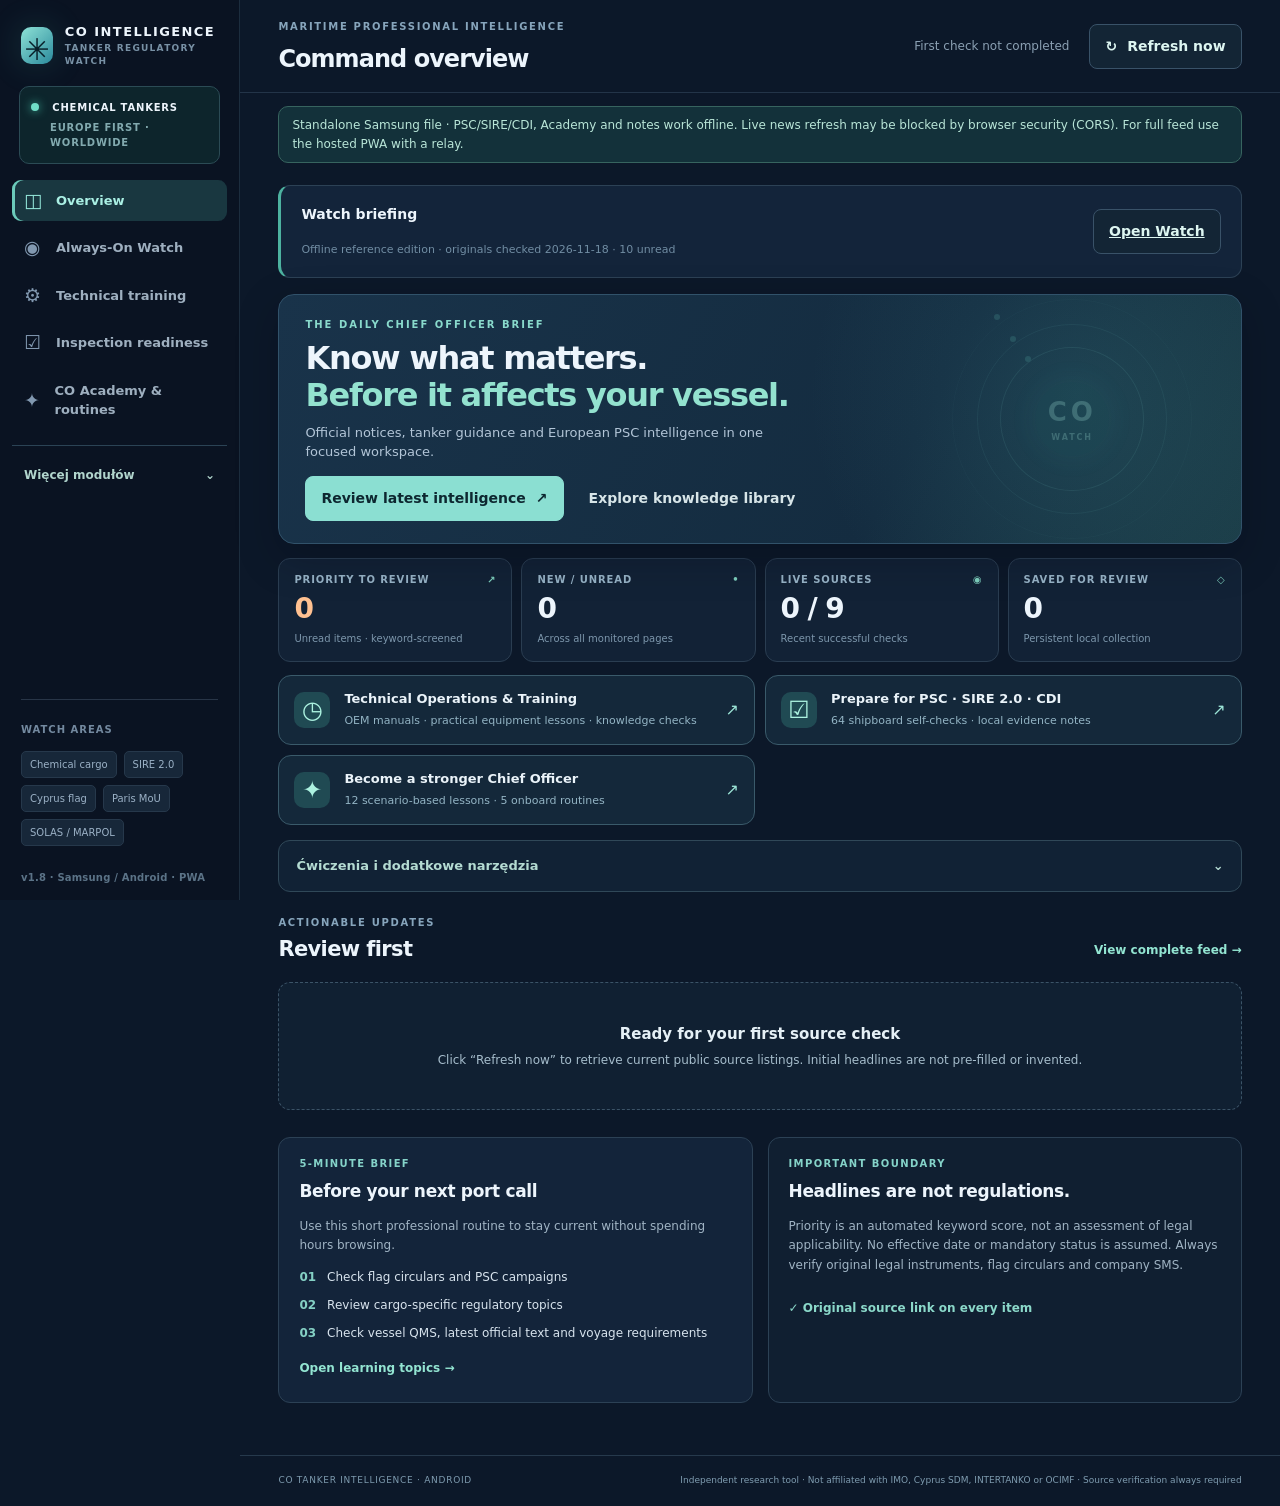
==== commit b5a40c6a: "UX v1.9: preserve all features, simplify mobile/desktop navigation, compact dashboard, add UX master" ====
--- a/docs/index.html
+++ b/docs/index.html
@@ -151,25 +151,130 @@
 .technical-answers{display:flex;flex-direction:column;align-items:stretch;gap:6px}.technical-answers button{text-align:left;white-space:normal}
 @media(max-width:930px){.technical-grid{grid-template-columns:1fr}.technical-controls{grid-template-columns:1fr}}
 @media(max-width:560px){.technical-card{padding:15px}.technical-intro,.technical-overview{align-items:flex-start;flex-direction:column}}
-</style><link rel="manifest" href="./manifest.webmanifest"></head>
+
+/* v1.8.2: explicit source links and comfortable touch targets on Samsung */
+.watch-card.watch-openable{cursor:pointer}
+.watch-card.watch-openable:hover{border-color:#5ba699}
+.watch-card h3 a.reference-short{color:#e7f4f6;font:inherit;text-decoration:none;line-height:inherit}
+.watch-card h3 a.reference-short:hover,.watch-card h3 a.reference-short:focus-visible{color:#a8f3e1;text-decoration:underline}
+.watch-actions .watch-source-link{display:inline-flex;align-items:center;justify-content:center;gap:7px;min-height:46px;padding:10px 15px;border-radius:9px;background:#28665f;border:1px solid #69c7b2;color:#f5fffd;font-size:13px;font-weight:800;text-decoration:none;line-height:1.3}
+.watch-actions .watch-source-link:hover,.watch-actions .watch-source-link:focus-visible{background:#357d72;border-color:#95e5d3;color:#fff;outline-offset:3px}
+@media(max-width:560px){.watch-actions .watch-source-link{flex:1 1 100%;width:100%;font-size:14px;padding:13px 15px}.watch-card h3 a.reference-short{font-size:inherit}}
+
+/* UX v1.9: quiet visual hierarchy, all controls/modules retained */
+.nav-more{margin-top:8px;border-top:1px solid #2b4355;padding-top:8px}
+.nav-more>summary{cursor:pointer;list-style:none;display:flex;justify-content:space-between;align-items:center;padding:12px;color:#b1d5cd;font-weight:750;font-size:12px;border-radius:9px}
+.nav-more>summary::-webkit-details-marker,.dashboard-more>summary::-webkit-details-marker{display:none}
+.nav-more>summary:hover,.nav-more[open]>summary{background:#18313e}
+.nav-more[open]>summary span,.dashboard-more[open]>summary span{transform:rotate(180deg)}
+.nav-more-list{display:grid;gap:5px;padding-top:7px}
+.nav-more-list .nav-item{width:100%}
+.dashboard-more{border:1px solid #304858;background:#112235;border-radius:12px;margin:15px 0}
+.dashboard-more>summary{cursor:pointer;list-style:none;display:flex;justify-content:space-between;align-items:center;min-height:50px;padding:13px 17px;color:#b4dbd2;font-weight:740;font-size:13px}
+.dashboard-more[open]>summary{border-bottom:1px solid #304858}
+.dashboard-extra{display:grid;gap:12px;padding:13px}
+.dashboard-extra>.glass-card{margin:0}
+.sidebar{width:240px;min-width:240px;padding:20px 12px 15px}
+.brand{padding:2px 9px 17px}
+.ship-profile{margin-bottom:16px}
+.nav-item{padding:11px 12px}
+.topbar{min-height:82px;padding-top:15px;padding-bottom:15px}
+.main-content{padding-top:22px}
+.hero{min-height:0;padding:22px 26px;margin-bottom:14px}
+.hero h2{font-size:clamp(24px,2.5vw,34px);margin:8px 0}
+.hero p{margin-bottom:14px}
+.hero-graphic{opacity:.25}
+.metrics{gap:9px}
+.metric{padding:13px 15px}
+.metric strong{font-size:28px;margin:5px 0 2px}
+.metric small{font-size:10px}
+.quick-launch{gap:10px;margin-top:13px}
+.launch-card{padding:13px 15px;min-height:70px}
+.launch-icon{width:36px;height:36px}
+.section-heading{margin-top:23px}
+.watch-layout{display:grid;grid-template-columns:minmax(0,1fr);gap:21px}
+.watch-layout>div{min-width:0;max-width:970px}
+.watch-layout h2{font-size:19px}
+.watch-tools{display:grid;grid-template-columns:minmax(150px,215px) minmax(180px,1fr) auto;align-items:end;gap:9px;max-width:970px}
+.watch-tools .watch-field{min-width:0}
+.watch-tools #watchMarkAll{white-space:normal;min-height:43px;font-size:11px}
+.watch-card{padding:16px 18px;gap:8px}
+.watch-card h3{font-size:16px;line-height:1.4}
+.watch-summary{font-size:14px;line-height:1.6}
+.watch-card .micro{color:#adbfcc}
+.watch-actions{gap:9px}
+.watch-actions button{min-height:42px}
+.watch-status{font-size:12px;padding:11px 13px}
+.glass-card{padding:18px 20px}
+.nav-more summary:focus-visible,.dashboard-more summary:focus-visible,.mobile-module-jump select:focus-visible{outline:3px solid #8ce0cd;outline-offset:2px}
+@media(max-width:1100px){.watch-tools{grid-template-columns:minmax(130px,1fr) minmax(180px,2fr)}.watch-tools #watchMarkAll{grid-column:1/-1;justify-self:start}}
+@media(max-width:900px){
+ .app{display:block}
+ .sidebar{position:sticky;top:0;z-index:50;display:flex!important;flex-direction:row;align-items:center;gap:10px;width:100%;min-width:0;height:auto;min-height:66px;padding:8px 12px;border:0;border-bottom:1px solid #31505e;background:#0a1728;box-shadow:0 6px 16px #040c1c66}
+ .sidebar .brand{display:flex!important;align-items:center;gap:8px;margin:0;padding:0;min-width:0;flex:0 1 auto}
+ .sidebar .brand>div:last-child{display:block!important}
+ .sidebar .brand strong{font-size:10px;letter-spacing:.04em;white-space:nowrap}
+ .sidebar .brand small{display:none!important}
+ .sidebar .brand-icon{height:31px;width:31px;font-size:23px;flex-shrink:0}
+ .sidebar .ship-profile,.sidebar .sidebar-bottom,.sidebar .main-nav{display:none!important}
+ .sidebar .mobile-module-jump{display:flex!important;flex:1 1 0;width:auto;min-width:0;margin:0;padding:0;gap:0;font-size:0;letter-spacing:0}
+ .sidebar .mobile-module-jump select{width:100%;min-width:0;max-width:100%;font-size:14px;font-weight:750;min-height:44px;border-radius:9px;background:#1b3748;border:1px solid #42727a;color:#effaf8;padding:9px 10px}
+ .topbar{min-height:58px;padding:12px 14px;gap:8px}
+ .topbar .eyebrow{display:none}
+ .topbar h1{font-size:18px;margin:0}
+ .topbar .top-actions #lastSync{display:none}
+ .topbar .top-actions button{min-height:39px;font-size:11px;padding:7px 9px}
+ .mobile-hint{display:none}
+ .main-content{padding:14px 13px 30px!important}
+ .hero{padding:17px 18px!important;margin-bottom:10px}
+ .hero h2{font-size:24px!important}
+ .hero p{font-size:12px}
+ .metrics{grid-template-columns:repeat(2,minmax(0,1fr))!important}
+ .metric{padding:11px 12px!important}
+ .metric strong{font-size:25px}
+ .quick-launch{grid-template-columns:1fr!important}
+ .launch-card{min-height:60px;padding:11px 13px}
+ .dashboard-more>summary{padding:14px}
+ .section-heading{flex-wrap:wrap;gap:9px}
+ .section-heading h2{font-size:20px}
+ .watch-layout{grid-template-columns:1fr!important;gap:18px}
+ .watch-tools{display:grid;grid-template-columns:minmax(0,1fr) minmax(0,1fr);gap:8px}
+ .watch-tools #watchMarkAll{grid-column:1/-1;justify-self:start;min-height:39px}
+ .watch-card{padding:14px;gap:7px}
+ .watch-card h3{font-size:15px}
+ .watch-summary{font-size:14px;line-height:1.55}
+ .watch-status{margin-top:8px}
+ .glass-card{padding:15px}
+}
+@media(max-width:490px){
+ .sidebar{padding:7px 10px;gap:8px}
+ .sidebar .brand{gap:5px}
+ .sidebar .brand strong{font-size:9px}
+ .sidebar .brand-icon{width:29px;height:29px;font-size:22px}
+ .sidebar .mobile-module-jump select{font-size:13px;padding-left:8px}
+ .topbar h1{font-size:16px}
+ .watch-tools{grid-template-columns:minmax(0,1fr)}
+ .watch-tools #watchMarkAll{grid-column:1}
+ .watch-actions .watch-source-link{flex-basis:100%}
+}
+</style><link rel="manifest" href="./manifest.webmanifest"><link rel="apple-touch-icon" href="./icons/icon192.png"></head>
 <body>
 <div class="app">
  <aside class="sidebar">
   <div class="brand"><div class="brand-icon">✳</div><div><strong>CO INTELLIGENCE</strong><small>TANKER REGULATORY WATCH</small></div></div>
   <div class="ship-profile"><span class="pill-dot"></span> CHEMICAL TANKERS <small>EUROPE FIRST · WORLDWIDE</small></div>
   <label class="mobile-module-jump" for="mobileJump">OPEN MODULE <select id="mobileJump" aria-label="Jump to module"><option value="overview">Overview</option><option value="technical">Technical operations</option><option value="inspections">Inspection readiness</option><option value="academy">CO Academy</option><option value="practice">Inspection simulator & AI handoff</option><option value="watch">Always-On Watch</option><option value="feed">News feed</option><option value="saved">Saved & notes</option><option value="learning">Knowledge centre</option><option value="sources">Settings & backup</option></select></label>
-  <nav class="main-nav" id="nav">
-   <button class="nav-item active" data-page="overview"><span>◫</span> Overview</button>
-   <button class="nav-item" data-page="watch"><span>◉</span> Always-On Watch</button>
-   <button class="nav-item" data-page="feed"><span>≡</span> Intelligence feed <i id="navUnread"></i></button>
-   <button class="nav-item" data-page="saved"><span>◇</span> Saved & notes</button>
-   <button class="nav-item" data-page="technical"><span>⚙</span> Technical training</button>
-   <button class="nav-item" data-page="inspections"><span>☑</span> Inspection readiness</button>
-   <button class="nav-item" data-page="academy"><span>✦</span> CO Academy & routines</button>
-   <button class="nav-item" data-page="practice"><span>◈</span> Inspector practice & AI</button>
-   <button class="nav-item" data-page="learning"><span>▤</span> Knowledge centre</button>
-   <button class="nav-item" data-page="sources"><span>◉</span> Sources & settings</button>
-  </nav>
+  <nav class="main-nav" id="nav" aria-label="Moduły aplikacji">
+<button class="nav-item active" data-page="overview"><span>◫</span> Overview</button>
+<button class="nav-item" data-page="watch"><span>◉</span> Always-On Watch</button>
+<button class="nav-item" data-page="technical"><span>⚙</span> Technical training</button>
+<button class="nav-item" data-page="inspections"><span>☑</span> Inspection readiness</button>
+<button class="nav-item" data-page="academy"><span>✦</span> CO Academy & routines</button>
+<details class="nav-more" id="navMore"><summary>Więcej modułów <span aria-hidden="true">⌄</span></summary><div class="nav-more-list"><button class="nav-item" data-page="feed"><span>≡</span> Intelligence feed <i id="navUnread"></i></button>
+<button class="nav-item" data-page="saved"><span>◇</span> Saved & notes</button>
+<button class="nav-item" data-page="practice"><span>◈</span> Inspector practice & AI</button>
+<button class="nav-item" data-page="learning"><span>▤</span> Knowledge centre</button>
+<button class="nav-item" data-page="sources"><span>◉</span> Sources & settings</button></div></details></nav>
   <div class="sidebar-bottom"><div class="divider"></div><div class="side-label">WATCH AREAS</div><div class="side-topics"><span>Chemical cargo</span><span>SIRE 2.0</span><span>Cyprus flag</span><span>Paris MoU</span><span>SOLAS / MARPOL</span></div><div class="side-version">v1.8 · Samsung / Android · PWA</div></div>
  </aside>
  <main class="main">
@@ -183,9 +288,11 @@
       <button class="launch-card" data-action="open-inspections"><span class="launch-icon">☑</span><span><b>Prepare for PSC · SIRE 2.0 · CDI</b><small>64 shipboard self-checks · local evidence notes</small></span><span class="launch-arrow">↗</span></button>
       <button class="launch-card" data-action="open-academy"><span class="launch-icon">✦</span><span><b>Become a stronger Chief Officer</b><small>12 scenario-based lessons · 5 onboard routines</small></span><span class="launch-arrow">↗</span></button>
     </div>
-    <div class="glass-card practice-overview"><div><div class="card-eyebrow">FIVE-MINUTE INSPECTION PRACTICE</div><h3>Daily Chief Officer challenge</h3><p>24 practical questions across PSC, SIRE 2.0 and CDI-M, with spaced repetition and verified reference links.</p></div><button class="button-primary" data-action="open-practice">Start inspection practice →</button></div>
+    <details class="dashboard-more"><summary>Ćwiczenia i dodatkowe narzędzia <span aria-hidden="true">⌄</span></summary><div class="dashboard-extra">
+<div class="glass-card practice-overview"><div><div class="card-eyebrow">FIVE-MINUTE INSPECTION PRACTICE</div><h3>Daily Chief Officer challenge</h3><p>24 practical questions across PSC, SIRE 2.0 and CDI-M, with spaced repetition and verified reference links.</p></div><button class="button-primary" data-action="open-practice">Start inspection practice →</button></div>
     <div class="technical-overview glass-card"><div><div class="card-eyebrow">PRACTICAL DECK TRAINING</div><h3>Pumps · valves · gas detection · cargo safety</h3><p class="subtle">Source-linked lessons for the Chief Officer, without duplicating your onboard planner.</p></div><button class="button-primary" data-action="open-technical">Browse equipment training →</button></div>
-    <div class="section-heading"><div><div class="eyebrow">ACTIONABLE UPDATES</div><h2>Review first</h2></div><button class="text-link" data-action="open-feed">View complete feed →</button></div>
+    </div></details>
+<div class="section-heading"><div><div class="eyebrow">ACTIONABLE UPDATES</div><h2>Review first</h2></div><button class="text-link" data-action="open-feed">View complete feed →</button></div>
     <div id="priorityList" class="news-list"></div>
     <div class="overview-bottom"><div class="glass-card"><div class="card-eyebrow">5-MINUTE BRIEF</div><h3>Before your next port call</h3><p>Use this short professional routine to stay current without spending hours browsing.</p><div class="checkline"><span>01</span> Check flag circulars and PSC campaigns</div><div class="checkline"><span>02</span> Review cargo-specific regulatory topics</div><div class="checkline"><span>03</span> Check vessel QMS, latest official text and voyage requirements</div><button class="text-link" data-action="open-learning">Open learning topics →</button></div><div class="glass-card understated"><div class="card-eyebrow">IMPORTANT BOUNDARY</div><h3>Headlines are not regulations.</h3><p>Priority is an automated keyword score, not an assessment of legal applicability. No effective date or mandatory status is assumed. Always verify original legal instruments, flag circulars and company SMS.</p><div class="verified-line">✓ Original source link on every item</div></div></div>
    </section>
@@ -1110,11 +1217,24 @@
     card.append(detail);
   }
   const actions=element('div','watch-actions');
+  // The feed provides the original publisher URL. Never guess a missing link.
+  const sourceLink=link(e.url,e.scope==='listing'?'Otwórz publikację u źródła ↗':'Czytaj pełne źródło ↗');
+  if(sourceLink.tagName==='A') {
+    sourceLink.classList.add('watch-source-link');
+    sourceLink.setAttribute('aria-label','Otwórz oryginalne źródło: '+e.title);
+    sourceLink.title='Otwórz oryginalną publikację w nowej karcie';
+    card.classList.add('watch-openable');
+    // Tapping the summary opens the publisher; review/save buttons keep their own actions.
+    card.addEventListener('click',event=>{
+      if(event.target?.closest?.('a,button,summary,details,input,select,textarea'))return;
+      sourceLink.click();
+    });
+  }
   const read=watch.seen.includes(keyFor(e)),saved=watch.saved.includes(e.id);
   const readBtn=button(read?'Reviewed':'Mark reviewed',()=>{changeSet('seen',keyFor(e));save();render();});
   const saveBtn=button(saved?'Saved':'Save',()=>{changeSet('saved',e.id);save();render();});
   readBtn.setAttribute('aria-pressed',String(read));saveBtn.setAttribute('aria-pressed',String(saved));
-  actions.append(readBtn,saveBtn);card.append(actions);return card;
+  actions.append(sourceLink,readBtn,saveBtn);card.append(actions);return card;
 }
 function lesson(l) {
   const card=element('article','watch-card');
@@ -2207,7 +2327,7 @@
 function showPage(p){
  if(!['overview','feed','saved','learning','inspections','academy','sources','technical','practice','watch'].includes(p))p='overview';
  page=p;if(el('mobileJump'))el('mobileJump').value=p;location.hash='#'+p;document.querySelectorAll('.page').forEach(x=>x.classList.toggle('active',x.id==='page-'+p));
- document.querySelectorAll('.nav-item').forEach(x=>x.classList.toggle('active',x.dataset.page===p));
+ document.querySelectorAll('.nav-item').forEach(x=>x.classList.toggle('active',x.dataset.page===p));const moreNav=el('navMore');if(moreNav&&moreNav.querySelector('.nav-item.active'))moreNav.open=true;
  el('pageTitle').textContent=pageName(p);window.scrollTo({top:0,behavior:'instant'});renderPage();
 }
 function empty(target,title,desc){const box=node('div','empty-state');append(box,node('strong','',title),node('p','',desc));target.append(box);}
@@ -2458,4 +2578,4 @@
 main();
 
 return {};
-})();</script></body></html>
+})();</script></body></html>
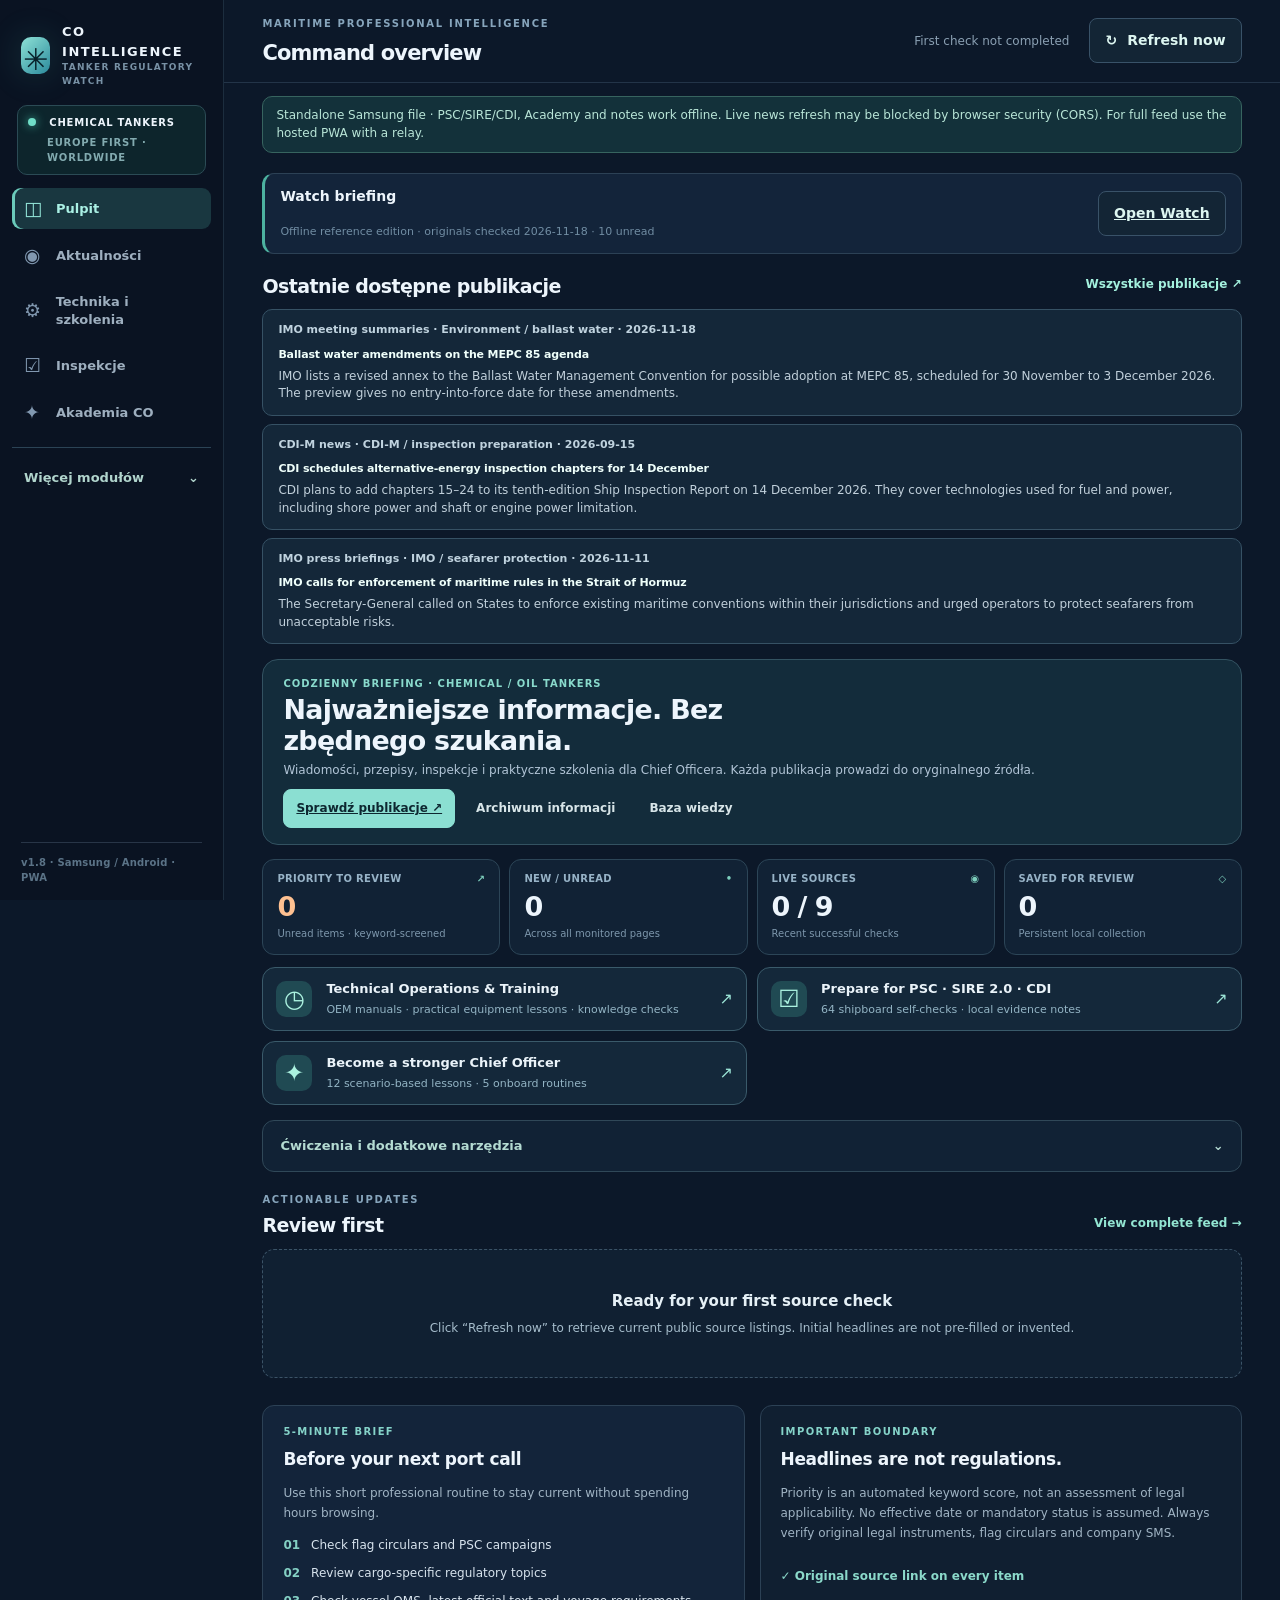
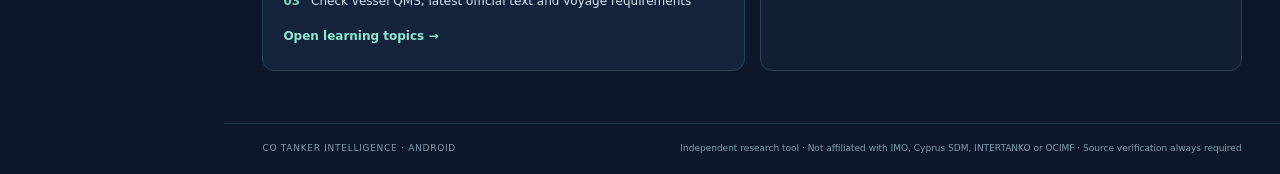
==== commit 0ca30bdd: "feat(ui): reading-first dashboard, concise navigation and source-linked previews" ====
--- a/docs/index.html
+++ b/docs/index.html
@@ -257,24 +257,109 @@
  .watch-tools #watchMarkAll{grid-column:1}
  .watch-actions .watch-source-link{flex-basis:100%}
 }
+
+/* UI v2.0 — compact reading-first layout. Progressive disclosure preserves every control. */
+.main-content{max-width:1230px;padding-top:20px}
+.sidebar{width:224px;min-width:224px}
+.sidebar .ship-profile{margin:0 5px 13px;padding:9px 10px}
+.sidebar .sidebar-bottom .side-topics,.sidebar .sidebar-bottom .side-label{display:none}
+.sidebar .sidebar-bottom .divider{margin:12px 0}
+.nav-item{font-weight:650;line-height:1.35}
+.nav-more>summary{font-size:13px}
+.topbar{min-height:68px;padding-top:12px;padding-bottom:12px}
+.topbar h1{font-size:21px}
+.hero{min-height:0;background:#132c3b;border-color:#335261;box-shadow:none;padding:16px 20px;margin:0 0 14px}
+.hero h2{font-size:clamp(20px,2.1vw,27px);margin:3px 0 5px;letter-spacing:-.025em}
+.hero p{max-width:none;margin:0 0 10px;font-size:12px;line-height:1.45}
+.hero-graphic{display:none}
+.hero-overline{font-size:10px;letter-spacing:.1em}
+.hero-buttons{gap:8px}
+.hero-buttons .button-primary,.hero-buttons .button-ghost{min-height:39px;padding:8px 12px;font-size:12px}
+.metrics{grid-template-columns:repeat(4,minmax(0,1fr));gap:9px}
+.metric{padding:11px 14px;border-color:#2c4557;background:#112235}
+.metric strong{font-size:27px;line-height:1.15;margin:5px 0 0}
+.metric-label{font-size:10px;letter-spacing:.03em}
+.metric small{font-size:10px}
+.quick-launch{gap:10px;margin-top:12px}
+.launch-card{padding:11px 13px;min-height:64px}
+.launch-card small{font-size:11px;line-height:1.35}
+.section-heading{margin:20px 0 10px}
+.section-heading h2{font-size:19px}
+.watch-overview{display:flex;align-items:center;gap:12px;justify-content:space-between;padding:12px 15px!important;margin-bottom:14px}
+.watch-overview p{margin:3px 0 0}
+.watch-overview .button-outline{min-height:39px}
+.briefing-preview{margin:0 0 15px}
+.briefing-preview .section-heading{margin:0 0 9px;align-items:center}
+.briefing-preview .section-heading a{font-size:12px;color:#a4f1de;text-decoration:none;font-weight:750}
+.watch-preview-list{display:grid;gap:8px}
+.briefing-preview-item{position:relative;background:#142739;border:1px solid #365164;border-radius:10px;padding:12px 15px;transition:border-color .15s,background .15s}
+.briefing-preview-item:hover,.briefing-preview-item:focus-within{border-color:#8adccb;background:#193246}
+.briefing-preview-meta{font-size:11px;color:#c0d3df;font-weight:630;margin-bottom:4px}
+.briefing-preview-headline{font-size:15px;line-height:1.4;letter-spacing:-.01em;margin:0;font-weight:760}
+.briefing-preview-headline a{color:#effffb;text-decoration:none}
+.briefing-preview-headline a:hover{text-decoration:underline}
+.briefing-preview-summary{margin:4px 0 0;color:#c1d0db;font-size:12px;line-height:1.45;display:-webkit-box;-webkit-box-orient:vertical;-webkit-line-clamp:2;overflow:hidden}
+.briefing-preview-empty{padding:14px;border:1px dashed #406075;border-radius:9px;color:#bcd1db}
+.watch-study-more{margin-top:3px;background:#102233;border:1px solid #385365;border-radius:11px;padding:0 12px 12px}
+.watch-study-more>summary,.feed-filters-more>summary{cursor:pointer;list-style:none;font-size:13px;font-weight:750;min-height:44px;display:flex;align-items:center;color:#a8e8dc}
+.watch-study-more>summary::-webkit-details-marker,.feed-filters-more>summary::-webkit-details-marker{display:none}
+.watch-study-more>summary:after,.feed-filters-more>summary:after{content:"▾";margin-left:auto;color:#a8e8dc}
+.watch-study-more[open]>summary:after,.feed-filters-more[open]>summary:after{content:"▴"}
+.filters-simple{display:flex;align-items:center;gap:10px;flex-wrap:wrap}
+.filters-simple .search-input{flex:1 1 340px;max-width:none}
+.filters-simple .toggle-checkbox{font-size:12px;min-height:38px}
+.feed-filters-more{flex:0 0 auto;border:1px solid #375667;background:#142a3c;border-radius:9px;padding:0 10px;min-width:155px}
+.feed-filters-more>summary{min-height:39px}
+.feed-filters-panel{display:flex;gap:9px;flex-wrap:wrap;padding:3px 0 10px}
+.feed-filters-panel select{min-width:160px;flex:1}
+.filters-simple .feed-filters-more[open]{flex:1 1 100%}
+.watch-card{border-color:#344e60}
+.watch-card h3{line-height:1.4}
+.watch-actions .watch-source-link{min-height:43px}
+button:focus-visible,a:focus-visible,select:focus-visible,summary:focus-visible,input:focus-visible{outline:3px solid #8ce0cd;outline-offset:2px}
+@media(max-width:900px){
+ .main-content{padding-top:12px!important}
+ .topbar{padding:9px 12px;min-height:54px}
+ .hero{padding:13px 14px!important}
+ .hero h2{font-size:21px!important}
+ .hero-overline{font-size:9px}
+ .metrics{grid-template-columns:repeat(2,minmax(0,1fr))!important}
+ .metric{padding:10px 12px!important}
+ .metric strong{font-size:24px}
+ .watch-overview{padding:10px 12px!important;flex-wrap:wrap}
+ .briefing-preview-headline{font-size:15px}
+ .briefing-preview-item{padding:12px}
+ .watch-study-more{padding:0 10px 10px}
+ .filters-simple .search-input{flex:1 1 100%}
+ .filters-simple .feed-filters-more{flex:1 1 100%}
+ .feed-filters-panel select{width:100%;flex:1 1 100%}
+}
+@media(max-width:490px){
+ .hero-buttons{display:grid;grid-template-columns:1fr 1fr}
+ .hero-buttons .button-ghost:last-child{grid-column:1/-1}
+ .watch-overview .button-outline{width:100%}
+ .briefing-preview-summary{-webkit-line-clamp:2}
+ .filters-simple .toggle-checkbox{min-height:38px}
+}
+
 </style><link rel="manifest" href="./manifest.webmanifest"><link rel="apple-touch-icon" href="./icons/icon192.png"></head>
 <body>
 <div class="app">
  <aside class="sidebar">
   <div class="brand"><div class="brand-icon">✳</div><div><strong>CO INTELLIGENCE</strong><small>TANKER REGULATORY WATCH</small></div></div>
   <div class="ship-profile"><span class="pill-dot"></span> CHEMICAL TANKERS <small>EUROPE FIRST · WORLDWIDE</small></div>
-  <label class="mobile-module-jump" for="mobileJump">OPEN MODULE <select id="mobileJump" aria-label="Jump to module"><option value="overview">Overview</option><option value="technical">Technical operations</option><option value="inspections">Inspection readiness</option><option value="academy">CO Academy</option><option value="practice">Inspection simulator & AI handoff</option><option value="watch">Always-On Watch</option><option value="feed">News feed</option><option value="saved">Saved & notes</option><option value="learning">Knowledge centre</option><option value="sources">Settings & backup</option></select></label>
+  <label class="mobile-module-jump" for="mobileJump">OPEN MODULE <select id="mobileJump" aria-label="Jump to module"><option value="overview">Pulpit</option><option value="technical">Technika i szkolenia</option><option value="inspections">Inspekcje</option><option value="academy">Akademia CO</option><option value="practice">Trening inspekcyjny i AI</option><option value="watch">Aktualności</option><option value="feed">Archiwum informacji</option><option value="saved">Zapisane i notatki</option><option value="learning">Baza wiedzy</option><option value="sources">Ustawienia i kopia danych</option></select></label>
   <nav class="main-nav" id="nav" aria-label="Moduły aplikacji">
-<button class="nav-item active" data-page="overview"><span>◫</span> Overview</button>
-<button class="nav-item" data-page="watch"><span>◉</span> Always-On Watch</button>
-<button class="nav-item" data-page="technical"><span>⚙</span> Technical training</button>
-<button class="nav-item" data-page="inspections"><span>☑</span> Inspection readiness</button>
-<button class="nav-item" data-page="academy"><span>✦</span> CO Academy & routines</button>
-<details class="nav-more" id="navMore"><summary>Więcej modułów <span aria-hidden="true">⌄</span></summary><div class="nav-more-list"><button class="nav-item" data-page="feed"><span>≡</span> Intelligence feed <i id="navUnread"></i></button>
-<button class="nav-item" data-page="saved"><span>◇</span> Saved & notes</button>
-<button class="nav-item" data-page="practice"><span>◈</span> Inspector practice & AI</button>
-<button class="nav-item" data-page="learning"><span>▤</span> Knowledge centre</button>
-<button class="nav-item" data-page="sources"><span>◉</span> Sources & settings</button></div></details></nav>
+<button class="nav-item active" data-page="overview"><span>◫</span> Pulpit</button>
+<button class="nav-item" data-page="watch"><span>◉</span> Aktualności</button>
+<button class="nav-item" data-page="technical"><span>⚙</span> Technika i szkolenia</button>
+<button class="nav-item" data-page="inspections"><span>☑</span> Inspekcje</button>
+<button class="nav-item" data-page="academy"><span>✦</span> Akademia CO</button>
+<details class="nav-more" id="navMore"><summary>Więcej modułów <span aria-hidden="true">⌄</span></summary><div class="nav-more-list"><button class="nav-item" data-page="feed"><span>≡</span> Archiwum informacji <i id="navUnread"></i></button>
+<button class="nav-item" data-page="saved"><span>◇</span> Zapisane i notatki</button>
+<button class="nav-item" data-page="practice"><span>◈</span> Trening i AI</button>
+<button class="nav-item" data-page="learning"><span>▤</span> Baza wiedzy</button>
+<button class="nav-item" data-page="sources"><span>◉</span> Źródła i ustawienia</button></div></details></nav>
   <div class="sidebar-bottom"><div class="divider"></div><div class="side-label">WATCH AREAS</div><div class="side-topics"><span>Chemical cargo</span><span>SIRE 2.0</span><span>Cyprus flag</span><span>Paris MoU</span><span>SOLAS / MARPOL</span></div><div class="side-version">v1.8 · Samsung / Android · PWA</div></div>
  </aside>
  <main class="main">
@@ -282,7 +367,8 @@
   <div class="mobile-hint" id="mobileHint">Samsung Android edition · Inspection checklists and Academy work offline. Internet feed availability is shown per source.</div><div class="main-content">
    <section id="page-overview" class="page active">
     <div class="glass-card watch-overview"><div><strong>Watch briefing</strong><p class="micro" id="watchOverview"></p></div><a class="button-outline" href="#watch">Open Watch</a></div>
-    <div class="hero"><div class="hero-overline">THE DAILY CHIEF OFFICER BRIEF</div><h2>Know what matters.<br><em>Before it affects your vessel.</em></h2><p>Official notices, tanker guidance and European PSC intelligence in one focused workspace.</p><div class="hero-buttons"><button class="button-primary" data-action="open-feed">Review latest intelligence <span>↗</span></button><button class="button-ghost" data-action="open-learning">Explore knowledge library</button></div><div class="hero-graphic"><div class="orbits o1"></div><div class="orbits o2"></div><div class="orbits o3"></div><div class="circle-center">CO<span>WATCH</span></div></div></div>
+    <section class="briefing-preview" aria-labelledby="briefingPreviewTitle"><div class="section-heading compact"><div><h2 id="briefingPreviewTitle">Ostatnie dostępne publikacje</h2></div><a href="#watch">Wszystkie publikacje ↗</a></div><div id="watchPreview" class="watch-preview-list" aria-live="polite"></div></section>
+    <div class="hero"><div class="hero-overline">CODZIENNY BRIEFING · CHEMICAL / OIL TANKERS</div><h2>Najważniejsze informacje. Bez zbędnego szukania.</h2><p>Wiadomości, przepisy, inspekcje i praktyczne szkolenia dla Chief Officera. Każda publikacja prowadzi do oryginalnego źródła.</p><div class="hero-buttons"><a class="button-primary" href="#watch">Sprawdź publikacje ↗</a><button class="button-ghost" data-action="open-feed">Archiwum informacji</button><button class="button-ghost" data-action="open-learning">Baza wiedzy</button></div></div>
     <div class="metrics"><div class="metric"><div class="metric-label">PRIORITY TO REVIEW <span>↗</span></div><strong id="metricPriority">—</strong><small>Unread items · keyword-screened</small></div><div class="metric"><div class="metric-label">NEW / UNREAD <span>•</span></div><strong id="metricUnread">—</strong><small>Across all monitored pages</small></div><div class="metric"><div class="metric-label">LIVE SOURCES <span>◉</span></div><strong id="metricSources">—</strong><small>Recent successful checks</small></div><div class="metric"><div class="metric-label">SAVED FOR REVIEW <span>◇</span></div><strong id="metricSaved">—</strong><small>Persistent local collection</small></div></div>
     <div class="quick-launch"><button class="launch-card" data-action="open-technical"><span class="launch-icon">◷</span><span><b>Technical Operations & Training</b><small>OEM manuals · practical equipment lessons · knowledge checks</small></span><span class="launch-arrow">↗</span></button>
       <button class="launch-card" data-action="open-inspections"><span class="launch-icon">☑</span><span><b>Prepare for PSC · SIRE 2.0 · CDI</b><small>64 shipboard self-checks · local evidence notes</small></span><span class="launch-arrow">↗</span></button>
@@ -302,11 +388,11 @@
     <p id="watchError" class="micro watch-warning" role="status"></p><p id="watchStorage" class="micro watch-warning" role="status"></p>
     <p id="watchBrief" class="subtle"></p><p id="watchCounts" class="watch-counts"></p>
     <div class="watch-tools"><label class="watch-field">View<select id="watchFilter"><option value="all">All publications</option><option value="last">Since last visit</option><option value="unread">Unread</option><option value="original">Original checked</option><option value="review">Awaiting review</option><option value="inspection">Inspection</option><option value="europe">Europe / Cyprus flag</option><option value="saved">Saved</option></select></label><label class="watch-field">Search<input type="search" id="watchSearch" placeholder="Source, topic or title"></label><button class="button-outline small" id="watchMarkAll">Mark shown as reviewed</button></div>
-    <div class="watch-layout"><div><h2>Publications</h2><div id="watchEntries"></div><button class="button-outline" id="watchMore" hidden>Show more publications</button></div><div><h2>Study from the source</h2><div id="watchLessons"></div></div></div>
+    <div class="watch-layout"><div><h2>Publications</h2><div id="watchEntries"></div><button class="button-outline" id="watchMore" hidden>Show more publications</button></div><details class="watch-study-more"><summary>Szkolenia i quizy oparte na źródłach</summary><div id="watchLessons"></div></details></div>
     <details class="glass-card gap-top"><summary>Source health and last successful checks</summary><div id="watchSources"></div></details>
     <details class="glass-card gap-top"><summary>Feed connection</summary><p class="subtle">Open the private Watch with your ChatGPT account. A self-hosted copy can use its own published JSON feed.</p><div class="watch-connection"><input id="watchFeedUrl" type="text" aria-label="Published feed URL" placeholder="Published HTTPS feed URL"><button class="button-primary" id="watchSaveUrl">Connect feed</button><a class="reference-short" id="watchHosted" target="_blank" rel="noopener noreferrer">Open private Watch</a></div></details>
    </section>
-   <section id="page-feed" class="page"><div class="section-heading compact"><div><div class="eyebrow">MONITORED PUBLICATIONS</div><h2>Intelligence feed</h2></div><button class="button-outline small" id="markVisibleRead">Mark shown as read</button></div><div class="filters"><div class="search-input">⌕ <input type="search" id="searchInput" placeholder="Search SIRE, MARPOL Annex II, Paris MoU, Cyprus…"></div><select id="priorityFilter"><option value="all">All priorities</option><option value="high">Priority review</option><option value="medium">Relevant</option><option value="low">General news</option></select><select id="categoryFilter"><option value="all">All topics</option></select><select id="sourceFilter"><option value="all">All sources</option></select><label class="toggle-checkbox"><input id="unreadOnly" type="checkbox"> Unread only</label></div><div id="feedCount" class="results-count"></div><div id="fullFeed" class="news-list feed-list"></div><button class="button-outline" id="showMore" hidden>Show more results</button></section>
+   <section id="page-feed" class="page"><div class="section-heading compact"><div><div class="eyebrow">MONITORED PUBLICATIONS</div><h2>Intelligence feed</h2></div><button class="button-outline small" id="markVisibleRead">Mark shown as read</button></div><div class="filters filters-simple"><div class="search-input">⌕ <input type="search" id="searchInput" placeholder="Search SIRE, MARPOL Annex II, Paris MoU, Cyprus…"></div><label class="toggle-checkbox"><input id="unreadOnly" type="checkbox"> Tylko nieprzeczytane</label><details class="feed-filters-more"><summary>Więcej filtrów</summary><div class="feed-filters-panel"><select id="priorityFilter"><option value="all">All priorities</option><option value="high">Priority review</option><option value="medium">Relevant</option><option value="low">General news</option></select><select id="categoryFilter"><option value="all">All topics</option></select><select id="sourceFilter"><option value="all">All sources</option></select></div></details></div><div id="feedCount" class="results-count"></div><div id="fullFeed" class="news-list feed-list"></div><button class="button-outline" id="showMore" hidden>Show more results</button></section>
    <section id="page-saved" class="page"><div class="section-heading"><div><div class="eyebrow">YOUR PERSONAL REFERENCE FILE</div><h2>Saved reading & notes</h2></div></div><p class="intro">Keep the items you want to discuss at the next safety meeting, review with the Master or incorporate into your onboard procedure checks.</p><div id="savedFeed" class="news-list"></div></section>
    <section id="page-technical" class="page">
     <div class="section-heading compact"><div><div class="eyebrow">CHIEF OFFICER · EQUIPMENT · PRACTICAL LEARNING</div><h2>Technical Operations & Training Hub</h2></div></div>
@@ -1257,6 +1343,35 @@
   if(!list.length)root.append(element('p','subtle','No new guided study is available. The CO Academy remains available offline.'));
   if(list.length>lessonLimit)root.append(button('Show more study cards',()=>{lessonLimit+=12;renderLessons();}));
 }
+
+function renderBriefPreview(d) {
+  const root=$('watchPreview');if(!root)return;
+  root.replaceChildren();
+  const timestamp=e=>Date.parse(changedAt(e)||e.published||'')||0;
+  const latest=[...d.entries].filter(e=>{
+    try {const u=new URL(e.url);return u.protocol==='https:'&&!u.username&&!u.password;}catch{return false;}
+  }).sort((a,b)=>timestamp(b)-timestamp(a)).slice(0,3);
+  if(!latest.length) {
+    root.append(element('p','briefing-preview-empty','Brak publikacji z poprawnym odnośnikiem. Sprawdź połączenie źródeł.'));
+    return;
+  }
+  for(const e of latest) {
+    const card=element('article','briefing-preview-item');
+    const shortDate=(e.published||e.updated_at_source||changedAt(e)||'').slice(0,10);
+    const meta=[e.source_name||e.source_id,e.topic,shortDate].filter(Boolean).join(' · ');
+    const heading=element('h3','briefing-preview-headline');
+    const sourceLink=link(e.url,e.title);
+    heading.append(sourceLink);
+    card.append(element('div','briefing-preview-meta',meta),heading);
+    if(e.summary)card.append(element('p','briefing-preview-summary',e.summary));
+    if(sourceLink.tagName==='A'){
+      card.addEventListener('click',ev=>{if(!ev.target?.closest?.('a,button,input,select,summary'))sourceLink.click();});
+      card.title='Otwórz pełną publikację w oryginalnym źródle';
+    }
+    root.append(card);
+  }
+}
+
 function render() {
   if(!$('watchStatus'))return;
   const d=feedData(),headline=statusLine(d);
@@ -1266,6 +1381,7 @@
   const unread=d.entries.filter(e=>!watch.seen.includes(keyFor(e))).length;
   const recent=(!isReference(d)&&baseline)?d.entries.filter(e=>changedAt(e)>baseline).length:null;
   const short=$('watchOverview');if(short)short.textContent=headline+' · '+(recent===null?unread+' unread':recent+' new or revised since your previous visit');
+  renderBriefPreview(d);
   $('watchCounts').textContent=(isReference(d)?'Reference collection':recent===null?'First visit on this device':recent+' new or revised since your last visit')+' · '+unread+' unread · '+d.lessons.length+' study cards';
   const briefing=d.briefing;
   $('watchBrief').textContent=briefing?'Daily briefing · '+briefing.day+' UTC · '+briefing.added+' discovered · '+briefing.amended+' revised · '+briefing.checks+' recorded runs':'';
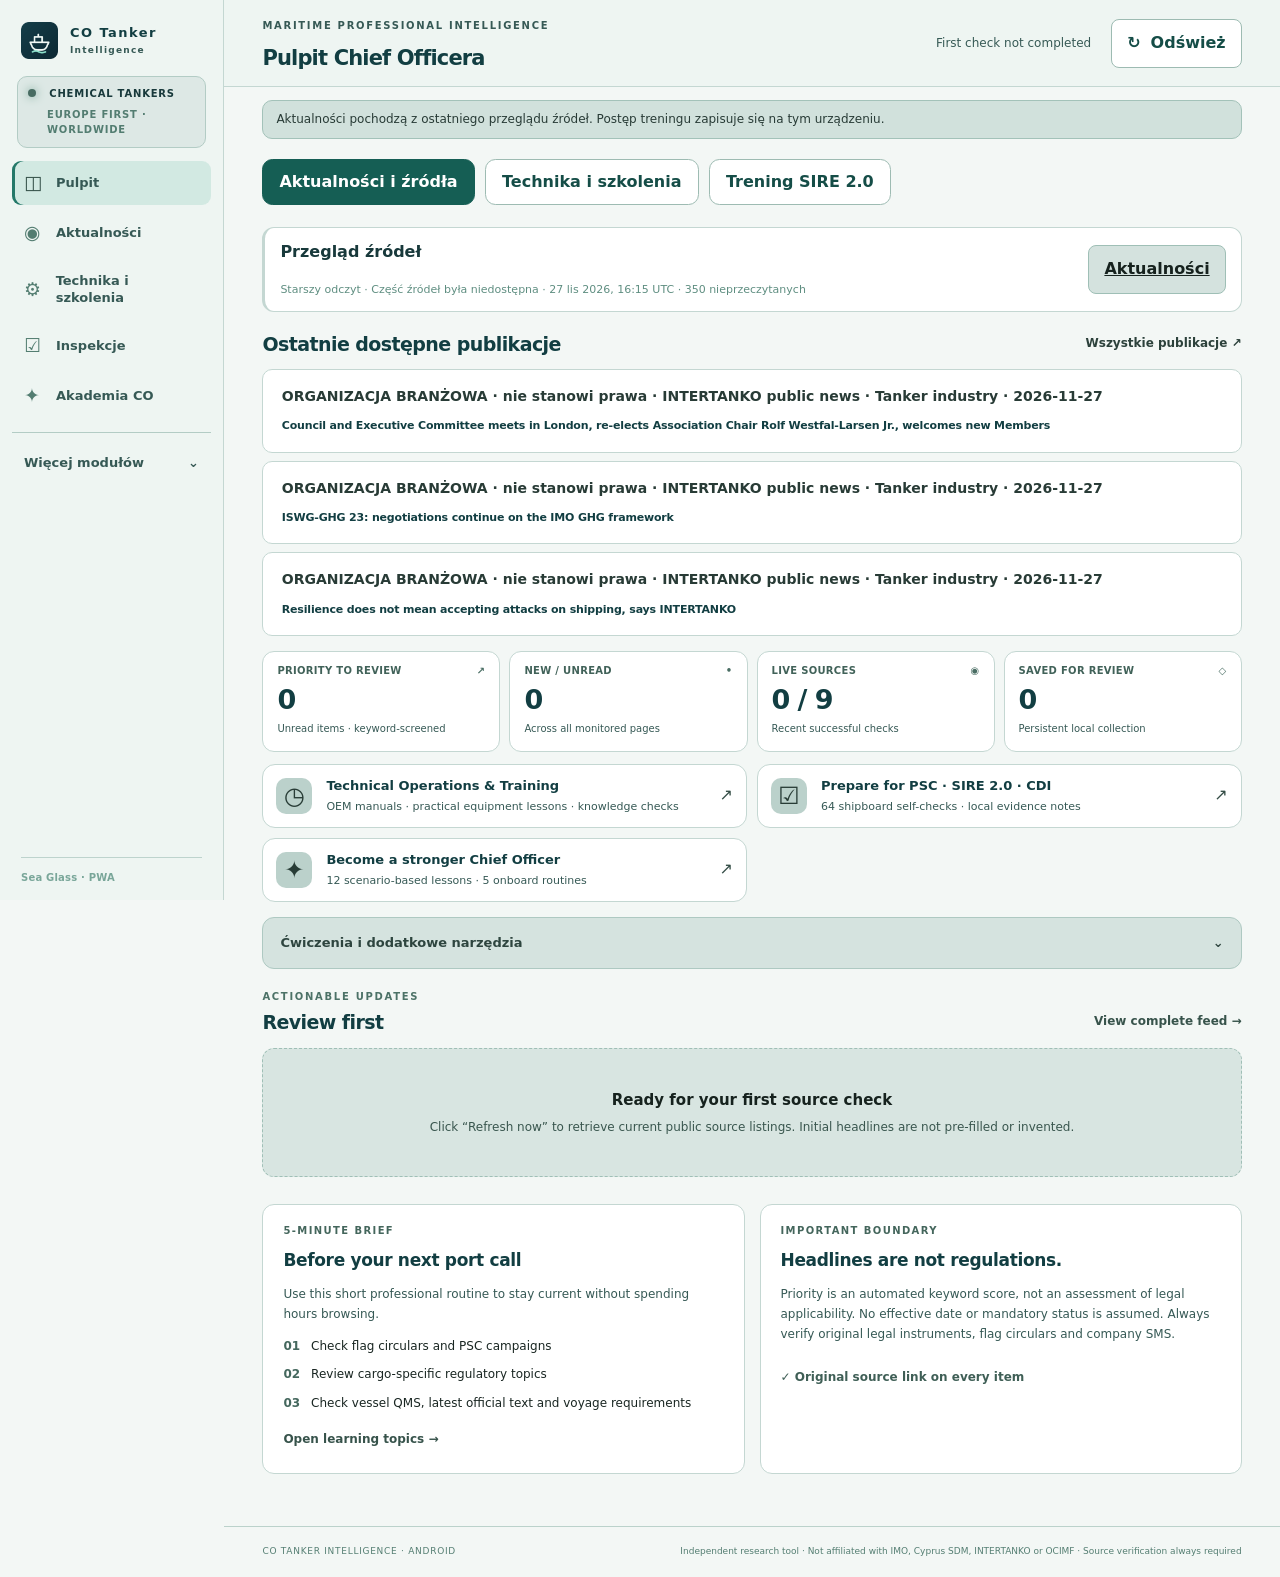
==== commit 8d6aa386: "Improve Chief Officer navigation, Watch filters and the complete offline release" ====
--- a/docs/index.html
+++ b/docs/index.html
@@ -1,354 +1,11 @@
 <!doctype html>
-<html lang="en"><head><meta charset="UTF-8"><meta name="viewport" content="width=device-width, initial-scale=1"><title>CO Tanker Intelligence · Offline</title><meta name="theme-color" content="#0a1322"><meta name="mobile-web-app-capable" content="yes"><meta name="application-name" content="CO Tanker Intelligence"><link rel="icon" href="[data-uri]" sizes="192x192"><style>:root{color-scheme:dark;--navy:#0b1526;--side:#0a1322;--panel:#111f32;--panel2:#16263a;--stroke:#25364a;--ink:#edf5fc;--muted:#97a8bc;--soft:#c0ccda;--accent:#77d7ca;--gold:#f3bc78;--red:#ff9b91;--blue:#84b5ee;--shadow:0 14px 40px rgba(1,8,18,.25)}*{box-sizing:border-box}html{min-width:320px;scroll-behavior:smooth}body{margin:0;background:#0c1829;color:var(--ink);font:14px/1.5 system-ui,-apple-system,"Segoe UI",Arial,sans-serif}button,input,select,textarea{font:inherit}button{cursor:pointer}a{color:inherit}a:hover{color:var(--accent)}.app{min-height:100vh;display:flex}.sidebar{width:260px;min-width:260px;background:var(--side);border-right:1px solid #1c2d3e;display:flex;flex-direction:column;position:sticky;top:0;height:100vh;padding:27px 16px 17px}.brand{display:flex;align-items:center;gap:12px;padding:1px 11px 24px}.brand-icon{width:37px;height:37px;background:linear-gradient(135deg,#8ee2d6,#2b8a9c);box-shadow:0 0 35px rgba(77,191,182,.19);color:#08202a;font-size:30px;font-weight:800;display:grid;place-items:center;border-radius:10px}.brand strong{display:block;font-size:13px;letter-spacing:.11em;font-weight:800}.brand small{display:block;color:#7891a5;font-size:9px;font-weight:650;letter-spacing:.14em}.ship-profile{border:1px solid #2b4b55;background:#0d252c;border-radius:10px;padding:13px 11px;margin:0 7px 30px;font-size:10px;letter-spacing:.08em;font-weight:750}.ship-profile small{display:block;color:#82aaaf;font-size:10px;margin:5px 0 0 19px}.pill-dot{display:inline-block;background:#70ddc7;width:8px;height:8px;border-radius:50%;margin-right:9px;box-shadow:0 0 10px #3db49d}.main-nav{display:grid;gap:6px}.nav-item{width:100%;border:0;text-align:left;background:transparent;color:#9eafbf;font-size:13px;font-weight:620;padding:13px 13px;border-radius:9px;display:flex;gap:12px;align-items:center}.nav-item span{font-size:19px;line-height:1;width:20px;color:#8198b0}.nav-item.active{color:#aaf0e4;background:#193740;box-shadow:inset 3px 0 #6bcbbb}.nav-item.active span{color:#92e4d7}.nav-item:hover:not(.active){background:#122234;color:white}.nav-item i{margin-left:auto;font-style:normal;background:#c5774d;border-radius:50%;width:6px;height:6px;display:none}.sidebar-bottom{margin-top:auto;padding:0 9px}.divider{border-top:1px solid #283547;margin:22px 0}.side-label,.side-version{font-size:10px;letter-spacing:.1em;color:#73899f;font-weight:750}.side-topics{display:flex;flex-wrap:wrap;gap:7px;margin:14px 0 24px}.side-topics span{padding:5px 8px;background:#172739;color:#9bb1c6;border:1px solid #26384b;border-radius:5px;font-size:10px}.side-version{letter-spacing:.02em;color:#5b7387}.main{flex:1;min-width:0;display:flex;flex-direction:column;min-height:100vh}.topbar{min-height:110px;display:flex;justify-content:space-between;align-items:center;padding:25px clamp(24px,3vw,51px);border-bottom:1px solid #233448;gap:24px}.eyebrow{color:#87a5bc;font-weight:790;font-size:10px;letter-spacing:.17em}.topbar h1{font-size:24px;margin:5px 0 0;font-weight:720;letter-spacing:-.04em}.top-actions{display:flex;align-items:center;gap:20px}.sync-text{font-size:12px;color:#8ba0b3;text-align:right}.button-outline,.button-primary,.button-ghost{border-radius:8px;padding:11px 15px;font-weight:720;display:inline-flex;align-items:center;justify-content:center;gap:10px;white-space:nowrap;transition:.15s}.button-outline{border:1px solid #395268;color:#ddf6f1;background:#132535}.button-outline:hover{border-color:var(--accent);background:#173d43}.button-primary{background:#8bdfd2;color:#0d2730;border:1px solid #8bdfd2}.button-primary:hover{background:#b0f2e7}.button-ghost{background:transparent;border:1px solid transparent;color:#d7e5e8}.button-ghost:hover{border-color:#587e80}.button-outline.small{font-size:12px;padding:8px 11px}.main-content{width:100%;max-width:1500px;margin:0 auto;padding:32px clamp(24px,3vw,51px) 52px}.page{display:none}.page.active{display:block}.hero{min-height:252px;background:radial-gradient(circle at 83% 40%,rgba(66,148,156,.18),transparent 33%),linear-gradient(118deg,#19334a 0,#142c40 65%,#1b3c47 100%);border:1px solid #31526a;border-radius:16px;position:relative;overflow:hidden;padding:30px 36px;margin-bottom:23px;box-shadow:var(--shadow)}.hero-overline{font-size:10px;letter-spacing:.2em;color:#89dacc;font-weight:780}.hero h2{font-size:clamp(27px,3vw,39px);line-height:1.16;letter-spacing:-.04em;margin:12px 0 12px;font-weight:750;max-width:580px;position:relative;z-index:1}.hero h2 em{font-style:normal;color:#93e2cf}.hero p{font-size:13px;color:#b2c5d7;max-width:465px;margin:0 0 21px;position:relative;z-index:1}.hero-buttons{display:flex;flex-wrap:wrap;gap:9px;position:relative;z-index:1}.hero-graphic{position:absolute;right:4%;top:50%;transform:translateY(-50%);width:260px;height:260px;pointer-events:none}.orbits{position:absolute;border:1px solid rgba(137,209,207,.13);border-radius:50%;inset:10px}.o2{inset:35px;border-color:rgba(135,221,217,.28)}.o3{inset:58px;border-color:rgba(146,232,225,.36);background:radial-gradient(circle,rgba(71,166,160,.19),transparent 60%)}.orbits:after{content:"";position:absolute;top:6%;left:17%;width:6px;height:6px;border-radius:50%;background:rgba(113,225,206,.6)}.circle-center{position:absolute;inset:93px;border-radius:50%;background:#1c5059;color:#a3eddd;display:flex;flex-direction:column;align-items:center;justify-content:center;font-weight:900;letter-spacing:.15em;font-size:26px;box-shadow:0 0 40px rgba(76,189,182,.15)}.circle-center span{font-size:8px;letter-spacing:.24em}.metrics{display:grid;grid-template-columns:repeat(4,minmax(0,1fr));gap:13px}.metric{border:1px solid #2a3d51;border-radius:12px;background:#122236;padding:19px 20px}.metric-label{display:flex;justify-content:space-between;color:#97b3c7;font-size:10px;font-weight:760;letter-spacing:.09em;gap:4px}.metric-label span{color:#7dcfbd}.metric strong{display:block;font-size:34px;line-height:1.2;letter-spacing:-.04em;margin:10px 0 2px;font-weight:760}.metric:first-child strong{color:#ffc191}.metric small{font-size:11px;color:#7d97ac}.section-heading{margin:32px 0 16px;display:flex;justify-content:space-between;align-items:end;gap:18px}.section-heading h2{font-size:21px;margin:4px 0 0;letter-spacing:-.03em;font-weight:720}.section-heading.compact{margin-top:0}.text-link{border:0;background:none;color:#93e5d2;font-size:12px;font-weight:760;padding:7px 0;text-align:left}.text-link:hover{text-decoration:underline}.news-list{display:grid;gap:9px}.news-card{background:#122236;border:1px solid #263c4e;border-radius:10px;display:grid;grid-template-columns:5px minmax(0,1fr);overflow:hidden;box-shadow:0 3px 14px rgba(0,0,0,.06)}.news-card.unread{background:#16283d}.news-card:hover{border-color:#3c6071}.priority-bar{background:#37566b}.news-card.priority-high .priority-bar{background:#f0ae71}.news-card.priority-medium .priority-bar{background:#7bc5ba}.news-inner{padding:17px 21px 15px}.news-head{display:flex;align-items:center;gap:10px;flex-wrap:wrap;font-size:11px;color:#94a6b5}.source-tag{color:#e3eaf1;font-weight:750}.priority-tag{border-radius:4px;padding:2px 7px;font-size:10px;letter-spacing:.04em;font-weight:750;background:#233951;color:#afbfcd}.priority-high .priority-tag{background:#593f33;color:#ffd0a0}.priority-medium .priority-tag{background:#1e4445;color:#9ae6d9}.news-title{font-size:15px;line-height:1.4;font-weight:750;margin:7px 0 6px;letter-spacing:-.01em}.news-title a{text-decoration:none}.news-title a:hover{color:#b8f4df}.news-summary{color:#9cafc0;margin:0 0 9px;font-size:12px;line-height:1.5;max-width:900px}.news-foot{display:flex;align-items:center;gap:8px;flex-wrap:wrap;margin-top:11px}.topic-chip{color:#87c8bc;border:1px solid #315855;border-radius:4px;padding:3px 6px;font-size:10px;font-weight:740;letter-spacing:.03em}.news-actions{display:flex;gap:7px;align-items:center;margin-left:auto}.mini-btn{background:#15293e;border:1px solid #344c61;color:#b9d2e2;padding:6px 9px;border-radius:6px;font-size:11px;font-weight:730}.mini-btn:hover{border-color:#82d2c2;color:#def9ef}.mini-btn.saved{color:#ffd594;border-color:#766442;background:#332d25}.detail-panel{padding:12px 15px;margin:11px 0 4px;border:1px solid #355063;border-radius:8px;background:#0d1d2d;color:#b5c8d6;font-size:12px}.detail-panel b{color:#e0edf2}.detail-panel .detail-note{margin-top:9px}.detail-panel textarea{display:block;width:100%;min-height:66px;margin-top:7px;resize:vertical}.overview-bottom{display:grid;grid-template-columns:1fr 1fr;gap:15px;margin-top:27px}.glass-card{border:1px solid #2c4155;border-radius:12px;background:#13243a;padding:22px 25px}.glass-card.understated{background:#101f31}.card-eyebrow{color:#85d3c9;font-size:10px;font-weight:800;letter-spacing:.14em}.glass-card h3{font-size:17px;margin:8px 0 6px;letter-spacing:-.02em}.glass-card p{color:#a0b4c4;font-size:12px;line-height:1.65}.checkline{display:flex;gap:11px;align-items:start;font-size:12px;color:#d7e3ed;margin:10px 0}.checkline span{font-weight:800;color:#84d0c4}.verified-line{margin-top:23px;font-weight:720;color:#8bd9ca;font-size:12px}.filters{display:flex;align-items:center;gap:10px;flex-wrap:wrap;margin:16px 0}.filters select,select,input,textarea{background:#132539;border:1px solid #3a5266;border-radius:8px;color:#e4edf4;padding:10px 11px;outline:none}.filters select{font-size:12px;max-width:200px}.filters input:focus,select:focus,textarea:focus{border-color:#87dbcb;box-shadow:0 0 0 3px rgba(125,212,198,.09)}.search-input{display:flex;gap:9px;align-items:center;background:#132539;border:1px solid #3a5266;border-radius:8px;padding:0 12px;color:#8fc9c0;flex:1;min-width:200px}.search-input input{width:100%;border:0;background:transparent;padding:10px 0;font-size:12px;box-shadow:none!important}.toggle-checkbox,.setting-check{display:flex;align-items:center;gap:7px;color:#b9cbd7;font-size:12px}.toggle-checkbox input,.setting-check input{accent-color:#8cdfd1}.results-count{font-size:11px;color:#8da3b8;margin:6px 0 12px}.intro{color:#9dafc1;max-width:760px;line-height:1.65}.empty-state{border:1px dashed #3b5367;background:#102032;border-radius:12px;padding:40px 23px;text-align:center;color:#a6bdcc}.empty-state strong{display:block;color:#e5f0f6;margin-bottom:6px;font-size:15px}.empty-state p{margin:0;font-size:12px}.knowledge-grid{display:grid;grid-template-columns:repeat(2,minmax(0,1fr));gap:14px;margin-top:22px}.knowledge-card{background:#14273b;border:1px solid #304a5d;border-radius:11px;padding:22px;display:flex;flex-direction:column}.knowledge-card .num{color:#7dcbbc;font-size:11px;font-weight:800}.knowledge-card h3{margin:10px 0 2px;font-size:16px}.knowledge-card .sub{margin:0 0 13px;color:#81bfbd;font-size:11px;font-weight:740}.knowledge-card p{color:#9bb0c2;line-height:1.65;font-size:12px;flex:1}.space-top{margin-top:36px}.reference-group{margin:22px 0}.reference-group h3{color:#9ee0d6;font-size:12px;letter-spacing:.08em}.reference-row{display:flex;justify-content:space-between;gap:20px;padding:11px 6px;border-bottom:1px solid #293e4f;font-size:12px}.reference-row a{color:#e4eef3;font-weight:760;text-decoration:none}.reference-row a:hover{color:#8cddcc}.reference-row span{color:#8fa4b7;text-align:right}.settings-layout{display:grid;grid-template-columns:minmax(0,1fr) minmax(0,1.1fr);gap:16px;margin-top:20px;align-items:start}.settings-layout .glass-card{padding:22px}.field{margin:17px 0}.field label{display:block;color:#bdccd9;font-weight:700;font-size:12px;margin-bottom:7px}.field select,.field input,.field textarea{width:100%}.setting-check{margin:15px 0}.micro{color:#718da3!important;font-size:11px!important;margin-top:16px!important;line-height:1.5}.subtle{color:#a0b5c4;font-size:12px}.source-row{display:flex;gap:12px;align-items:center;border-bottom:1px solid #293e50;padding:13px 0}.source-row:last-child{border-bottom:0}.source-icon{width:34px;height:34px;background:#203d4e;border:1px solid #33576c;border-radius:8px;display:grid;place-items:center;color:#b8e5de;font-weight:800;font-size:10px;flex-shrink:0}.source-info{min-width:0;flex:1}.source-info strong{display:block;color:#e8f4f6;font-size:12px}.source-info small{display:block;color:#869fb0;font-size:11px}.source-state{font-size:10px;font-weight:770;text-align:right}.status-ok{color:#8cddc2}.status-fail{color:#ffb69e}.status-pending{color:#9aaec2}.source-row button.source-toggle{width:17px;height:17px;accent-color:#8de4d3}.source-row .delete{border:0;background:none;color:#c9a18d;font-size:15px}.data-actions{display:flex;gap:7px;flex-wrap:wrap}.muted-warning{border-color:#544c3f;background:#242332}footer{margin-top:auto;border-top:1px solid #26394c;color:#7f9cb0;font-size:9px;letter-spacing:.08em;padding:18px clamp(24px,3vw,51px);display:flex;justify-content:space-between;gap:20px}footer span{letter-spacing:normal}#showMore{margin:18px 0}#toast{position:fixed;right:22px;bottom:22px;background:#b4eee2;color:#0f292d;padding:13px 17px;font-weight:750;box-shadow:var(--shadow);border-radius:9px;max-width:370px;opacity:0;pointer-events:none;transition:opacity .15s;z-index:10}#toast.show{opacity:1}#syncIcon.spinning{display:inline-block;animation:spin 1s linear infinite}@keyframes spin{to{transform:rotate(360deg)}}@media(max-width:1180px){.hero-graphic{right:-30px;opacity:.5}.metrics{grid-template-columns:repeat(2,minmax(0,1fr))}.settings-layout{grid-template-columns:1fr}}@media(max-width:790px){.sidebar{width:69px;min-width:69px;padding:17px 8px}.brand{padding:0 8px 20px}.brand>div:last-child,.ship-profile,.nav-item:not(.active)~span,.sidebar-bottom{display:none}.nav-item{font-size:0;justify-content:center;padding:14px 5px}.nav-item span{font-size:23px}.nav-item i{display:none!important}.topbar{padding:18px 21px}.main-content{padding:24px 20px}.hero{padding:27px 23px}.hero-graphic{opacity:.2}.top-actions{gap:7px}.sync-text{display:none}.overview-bottom,.knowledge-grid{grid-template-columns:1fr}.reference-row{flex-direction:column;gap:3px}.reference-row span{text-align:left}footer{padding:15px 20px;display:block}footer span{display:block;margin-top:5px}}@media(max-width:490px){.sidebar{width:50px;min-width:50px;padding:13px 3px}.brand{padding:0 3px 15px}.brand-icon{width:32px;height:32px;font-size:26px}.topbar h1{font-size:19px}.button-outline,.button-primary,.button-ghost{font-size:11px;padding:9px}.metrics{grid-template-columns:1fr 1fr;gap:8px}.metric{padding:14px}.metric strong{font-size:27px}.metric small{font-size:10px}.metric-label{font-size:9px}.news-inner{padding:14px}.news-actions{margin-left:0;width:100%;margin-top:4px}.filters select{flex:1;max-width:none}.hero h2{font-size:28px}}
-
-/* v1.1 - inspection readiness + officer coaching */
-.quick-launch{display:grid;grid-template-columns:1fr 1fr;gap:13px;margin-top:16px}
-.launch-card{display:flex;align-items:center;gap:14px;background:#14283a;border:1px solid #3a5a6a;color:#eaf3f9;border-radius:13px;text-align:left;padding:18px 19px;min-width:0}
-.launch-card:hover{background:#193448;border-color:#7fd5c3;transform:translateY(-1px)}
-.launch-card b,.launch-card small{display:block}.launch-card b{font-size:13px;line-height:1.45}.launch-card small{font-size:11px;color:#93b4c4;margin-top:4px}.launch-arrow{color:#9ce5d7;margin-left:auto;font-size:16px}.launch-icon{width:41px;height:41px;display:grid;place-items:center;border-radius:10px;background:#204a53;color:#acf2e0;font-size:24px;flex-shrink:0}
-.toolbar,.inspect-toolbar{display:flex;gap:9px;align-items:center;flex-wrap:wrap}.inspect-toolbar{margin:17px 0 10px}.inspect-toolbar input[type=search]{width:min(460px,100%);flex:1}.inspect-toolbar select{min-width:185px}
-.inspect-tabs{display:flex;gap:9px;background:#0e1b2d;border:1px solid #2c4558;border-radius:13px;padding:7px;margin:22px 0 16px}
-.inspect-tab{flex:1;border:1px solid transparent;background:transparent;color:#a4b8c9;border-radius:9px;padding:12px;text-align:left;font-weight:850;font-size:15px}
-.inspect-tab small{display:block;color:#809aad;font-size:11px;font-weight:520;margin-top:2px}.inspect-tab.active{background:#1d3f48;color:#b6f2e6;border-color:#398b82}.inspect-tab.active small{color:#9bd5cb}
-.inspection-profile{display:flex;gap:11px;align-items:end;flex-wrap:wrap;padding:18px 17px;background:#102338;border:1px solid #2d455a;border-radius:12px;margin-bottom:20px}
-.inspection-profile>div{flex:1;min-width:170px}.inspection-profile label{display:block;font-size:10px;letter-spacing:.08em;color:#94bac8;font-weight:800;margin-bottom:8px}.inspection-profile input{width:100%;font-size:12px;padding:9px 10px;min-height:38px}.inspection-profile button{margin-bottom:1px}
-.inspect-head{display:flex;justify-content:space-between;align-items:start;gap:21px;margin:6px 0 15px}.inspect-head h2{font-size:23px;letter-spacing:-.03em;margin:3px 0}.inspect-head p{max-width:670px;color:#adc3d0;margin:8px 0;font-size:12px}.inspector-notice{color:#edd0a6!important}
-.inspection-stats{display:grid;grid-template-columns:repeat(3,minmax(92px,1fr));gap:8px;min-width:310px}.stat-tile{background:#172b40;border:1px solid #365369;padding:11px 12px;border-radius:9px}.stat-tile b{display:block;font-size:21px;letter-spacing:-.03em}.stat-tile span{font-size:10px;color:#9ab1c3}.stat-tile.urgent b{color:#ffae93}
-.inspect-infogrid{display:grid;grid-template-columns:1fr 1fr;gap:13px;margin-top:18px}.inspect-infogrid .glass-card{padding:19px}.phase-step{display:flex;gap:11px;align-items:start;padding:11px 0;border-bottom:1px solid #2c4355}.phase-step:last-child{border-bottom:0}.phase-number{color:#8bdccf;font-weight:800;font-size:12px}.phase-step b{font-size:11px;letter-spacing:.05em;color:#e2eef5}.phase-step p{color:#a0b8c8;font-size:11px;margin:4px 0 0}.insight-line{display:flex;gap:9px;padding:5px 0}.insight-line span{color:#91ddcb}.insight-line p{margin:0;font-size:12px}.inspection-ref{display:flex;flex-wrap:wrap;gap:8px 12px;margin-top:18px}.reference-short{font-size:11px;color:#8ee0d0;font-weight:670;text-decoration:none}.reference-short:hover{text-decoration:underline}
-.check-group{margin:20px 0 28px}.check-group-header{display:flex;justify-content:space-between;align-items:center;padding:0 4px 11px;border-bottom:1px solid #375168}.check-group-header h3{font-size:16px;margin:0}.check-count{font-size:10px;color:#98c7c4;text-transform:uppercase;letter-spacing:.1em}
-.check-card{border:1px solid #30495e;border-radius:10px;background:#13243a;margin-top:9px;padding:15px 19px}.check-card.critical-check{border-left:3px solid #d2a367}.check-card.needs-action{background:#302a33;border-color:#a26660}.check-card.reviewed:not(.needs-action){border-color:#335f57}
-.check-upper{display:flex;justify-content:space-between;align-items:center;gap:15px}.check-title{min-width:0}.check-title h4{font-size:14px;letter-spacing:-.01em;margin:6px 0 0;color:#ebf6f9}.check-flags{display:flex;gap:7px;align-items:center;flex-wrap:wrap}.flag-critical,.flag-kind{font-size:9px;letter-spacing:.05em;font-weight:800;color:#ffc794}.flag-kind{color:#8faebe}.status-select{min-width:165px;font-size:11px;font-weight:750;max-width:205px;flex-shrink:0}.check-text{font-size:12px;color:#aebfcc;margin:9px 0}.check-footer{display:flex;justify-content:space-between;gap:20px;align-items:center;border-top:1px solid #2a4156;padding-top:10px}.evidence-line{font-size:11px;color:#8daec0;line-height:1.5}.check-footer button{flex-shrink:0}
-.check-note-panel{margin-top:14px;background:#0e2132;border:1px solid #315265;border-radius:8px;padding:14px}.note-label{color:#a8dfd4;font-size:10px;letter-spacing:.06em;font-weight:780;display:block;margin-bottom:9px}.check-note-panel textarea{display:block;width:100%;resize:vertical;font-size:12px}.check-note-buttons{display:flex;align-items:center;justify-content:space-between;gap:12px;margin-top:10px}.note-meta{color:#90a6b6;font-size:10px}.inspector-disclaimer{color:#bdb19e;padding:13px 16px;border-left:3px solid #a88354;background:#1d2834;border-radius:5px;font-size:11px;line-height:1.65;margin-top:23px}
-.academy-hero{display:flex;align-items:center;justify-content:space-between;gap:18px;margin-top:22px;background:linear-gradient(120deg,#173f49,#153042 60%,#172639);border:1px solid #3b7772;border-radius:14px;padding:27px 31px}.academy-hero h3{font-size:21px;margin:10px 0 5px;letter-spacing:-.025em}.academy-hero p{font-size:12px;color:#c0d6de;max-width:590px;margin:5px 0 15px}.academy-stat{border-left:1px solid #4a787e;padding-left:25px;text-align:center;min-width:148px}.academy-stat strong{font-size:33px;display:block;letter-spacing:-.045em}.academy-stat small{font-size:11px;display:block;color:#9cc8c7}
-.routine-tabs{display:flex;gap:8px;flex-wrap:wrap;margin:15px 0}.routine-tab{border:1px solid #3b5465;background:#13273a;color:#abc0cf;padding:10px 12px;border-radius:8px;font-size:11px;font-weight:760}.routine-tab.active{color:#afe9db;background:#1c4650;border-color:#5ca799}.routine-panel{border:1px solid #345469;border-radius:12px;padding:18px 22px;background:#12263a}.routine-header{display:flex;justify-content:space-between;gap:8px;align-items:center}.routine-header strong{font-size:16px}.routine-header span{color:#90b0bf;font-size:11px}.routine-progress{color:#8dd6c9;font-size:11px;border-bottom:1px solid #2b4456;padding:8px 0 14px;margin:4px 0 6px}.routine-step{display:flex;align-items:start;gap:11px;padding:8px 0;color:#c8d7df;font-size:12px;cursor:pointer}.routine-step input{margin-top:3px;accent-color:#83d6bf}.routine-step input:checked+span{text-decoration:line-through;color:#7998a5}
-.academy-grid{display:grid;grid-template-columns:repeat(2,minmax(0,1fr));gap:14px;margin-top:19px;align-items:start}.academy-card{border:1px solid #355064;border-radius:12px;background:#14273a;padding:20px 22px;scroll-margin-top:25px}.academy-card.is-studied{border-color:#3a6c64}.academy-card-top{display:flex;justify-content:space-between;gap:8px;align-items:start;flex-wrap:wrap}.lesson-tag{font-size:10px;font-weight:800;text-transform:uppercase;letter-spacing:.07em;color:#9dd7ce}.lesson-status{font-size:10px;color:#8fa6b8}.academy-card.is-studied .lesson-status{color:#8ce0c6}.academy-card h3{font-size:16px;margin:11px 0 8px}.academy-card .lesson-goal{color:#a2b9c8;font-size:12px;min-height:37px}.academy-card>.button-outline{margin-top:6px}.lesson-content{border-top:1px solid #375267;padding-top:13px;margin-top:17px}.lesson-content h4{font-size:12px;color:#e1f2ee;margin:0 0 8px}.lesson-points{padding-left:20px;margin:0 0 18px}.lesson-points li{font-size:12px;color:#b5c7d3;margin:6px 0;line-height:1.55}.lesson-scenario{font-size:12px;font-weight:720;color:#e6f4f7}.lesson-answer{font-size:12px;color:#a6ddcb;background:#102e36;border-left:2px solid #80d6c4;padding:11px 13px;margin-top:10px}.lesson-links{display:flex;flex-wrap:wrap;gap:8px 15px;margin:16px 0}.lesson-links a{font-size:11px;color:#9dd9d0;text-decoration:none}
-@media(max-width:1180px){.inspect-head{flex-direction:column}.inspection-stats{width:100%}.inspect-infogrid{grid-template-columns:1fr 1fr}}
-@media(max-width:850px){.quick-launch,.inspect-infogrid,.academy-grid{grid-template-columns:1fr}.inspector-disclaimer{font-size:11px}.inspect-head{gap:12px}.inspection-stats{min-width:0}.academy-hero{padding:20px}.academy-stat{min-width:110px}}
-@media(max-width:560px){.inspect-tabs{flex-wrap:wrap}.inspect-tab{min-width:28%;font-size:13px;padding:8px}.check-upper{flex-direction:column;align-items:stretch}.status-select{max-width:none;width:100%}.check-footer{flex-direction:column;align-items:start;gap:9px}.check-note-buttons{flex-wrap:wrap}.academy-hero{align-items:start;flex-direction:column}.academy-stat{border-left:0;border-top:1px solid #4a787e;padding:12px 0 0;text-align:left}.inspection-stats{grid-template-columns:repeat(3,minmax(0,1fr))}.stat-tile{padding:9px}.stat-tile b{font-size:16px}.routine-header{flex-direction:column;align-items:start}}
-
-/* Samsung / Android responsive adaptation, large touch targets */
-.mobile-hint{margin:13px clamp(12px,3vw,42px) 0;border:1px solid #37645f;background:#13313a;color:#b9e6d8;border-radius:10px;padding:9px 13px;font-size:12px;line-height:1.55}
-@media(max-width:900px){
-  .app{display:block}
-  .sidebar{position:sticky;top:0;z-index:50;width:100%;min-width:0;height:auto;padding:9px 12px 10px;border-right:0;border-bottom:1px solid #335168;box-shadow:0 9px 24px #040c1c88}
-  .brand{padding:2px 4px 8px}.brand-icon{height:33px;width:33px;font-size:23px}.brand strong{font-size:12px}.brand small{font-size:8px}
-  .ship-profile,.sidebar-bottom{display:none}
-  .main-nav{display:flex!important;flex-direction:row;overflow-x:auto;overflow-y:hidden;gap:7px;padding:0 1px 3px;scrollbar-width:none;-webkit-overflow-scrolling:touch}
-  .main-nav::-webkit-scrollbar{display:none}
-  .nav-item{min-width:max-content;flex:0 0 auto;padding:9px 12px;font-size:12px;min-height:41px;border-radius:9px;border:1px solid #34485e}
-  .nav-item i{display:none!important}
-  .main{width:100%;min-height:0}.topbar{padding:14px 13px;min-height:76px;gap:8px}
-  .topbar h1{font-size:20px}.topbar .eyebrow{font-size:8px}.top-actions{gap:8px;flex-wrap:wrap;justify-content:flex-end}
-  .top-actions #lastSync{display:none}.top-actions button{font-size:12px;padding:9px 12px;min-height:43px}
-  .main-content{padding:17px 13px 32px!important}
-  .hero{padding:23px 19px!important}.hero h2{font-size:clamp(25px,7vw,37px)!important}
-  .hero-graphic{display:none!important}
-  .metrics{grid-template-columns:repeat(2,minmax(0,1fr))!important}
-  .metric{padding:14px!important}.metric strong{font-size:30px}
-  .overview-bottom,.settings-layout,.quick-launch,.academy-grid,.inspect-infogrid{grid-template-columns:1fr!important}
-  .filters,.inspect-toolbar,.inspection-profile{display:flex!important;flex-wrap:wrap;gap:9px}
-  .filters>*{width:100%;max-width:none!important}.inspect-toolbar>*{max-width:100%!important}
-  .inspection-profile>div{width:100%!important}.inspection-profile input{max-width:100%!important}
-  .inspect-tabs{display:grid!important;grid-template-columns:repeat(3,minmax(0,1fr));gap:5px}.inspect-tab{min-width:0;font-size:12px;padding:9px 3px}
-  .inspect-tab small{font-size:9px}
-  .toolbar{flex-wrap:wrap;gap:5px}.toolbar button{min-height:38px}
-  .academy-grid{display:grid}.academy-card{padding:16px}
-  .news-card{overflow:hidden}.news-foot{flex-wrap:wrap}.news-actions{flex-wrap:wrap}
-  .section-heading h2{font-size:20px} .inspection-stats{grid-template-columns:repeat(3,minmax(0,1fr))}
-  button,select,input[type=button]{touch-action:manipulation}
-  footer{padding:17px 14px!important}
-}
-@media(max-width:420px){.topbar h1{font-size:19px}.inspect-tabs{grid-template-columns:repeat(3,minmax(0,1fr))}.metric-label{font-size:9px}.main-nav{gap:5px}}
-
-
-/* v1.3 – Chief Officer port planner. Preserve existing app stylesheet. */
-.planner-stats{display:grid;grid-template-columns:repeat(4,minmax(0,1fr));gap:12px;margin:20px 0}
-.planner-stats>div{border:1px solid #375166;background:#172b40;border-radius:10px;padding:15px 18px}
-.planner-stats span{display:block;color:#94b2c3;letter-spacing:.07em;font-size:10px;font-weight:750}
-.planner-stats b{display:block;margin-top:5px;font-size:26px;color:#eef8f7}
-#planOverdue{color:#ffb5a3}
-.planner-layout{display:grid;grid-template-columns:repeat(2,minmax(0,1fr));gap:14px;align-items:start}
-.planner-layout .glass-card{height:100%}.planner-layout h3{margin:9px 0 16px}
-.planner-form-grid{display:grid;grid-template-columns:repeat(2,minmax(0,1fr));gap:12px;margin:13px 0}
-.planner-field{display:flex;flex-direction:column;min-width:0;gap:6px;color:#b7ccda;font-size:11px;font-weight:680}
-.planner-field input,.planner-field textarea,.planner-field select,.planner-editor input,.planner-editor textarea,.planner-editor select{width:100%;min-width:0;border:1px solid #3a5367;background:#0c1d2e;color:#ecf5fa;border-radius:7px;padding:10px 11px}
-.planner-field input:focus,.planner-field textarea:focus,.planner-field select:focus{outline:2px solid #79cfc2;outline-offset:0}
-.planner-full{grid-column:1/-1}.planner-reuse{margin:20px 0 6px;padding-top:14px;border-top:1px solid #30485a}.planner-inline-actions{display:flex;gap:8px;flex-wrap:wrap;margin-top:10px}
-.planner-task-list{display:grid;gap:11px}.planner-task{background:#14273a;border:1px solid #2e4a60;border-left:4px solid #76cfc0;border-radius:10px;padding:17px 19px}
-.planner-task.is-overdue{border-left-color:#ff9c8d;background:#261e2b}.planner-task.is-done{border-left-color:#7b9baa;opacity:.8}
-.planner-task-head{display:flex;gap:12px;justify-content:space-between;align-items:start}
-.planner-task-head h3{font-size:15px;line-height:1.35;margin:0;color:#ecf5f7}.planner-meta{display:flex;align-items:center;justify-content:flex-end;gap:8px;flex-wrap:wrap;font-size:11px;color:#9eb5c6}
-.planner-pill{font-size:10px;letter-spacing:.06em;border:1px solid #567365;background:#214342;color:#b2f4e0;border-radius:5px;padding:3px 7px;font-weight:800}
-.planner-task.is-overdue .planner-pill{color:#ffc2aa;border-color:#8a5653;background:#462e34}
-.planner-desc{font-size:12px;color:#b6c8d7;margin:10px 0 5px}.planner-sub{color:#8da9ba;font-size:11px;line-height:1.5;margin:5px 0 9px}
-.planner-actions{display:flex;gap:8px;flex-wrap:wrap;margin-top:11px}.planner-editor{display:grid;grid-template-columns:repeat(2,minmax(0,1fr));gap:12px;border-top:1px solid #355166;padding-top:17px;margin-top:16px}.planner-editor .planner-field:nth-last-of-type(1){grid-column:1/-1}.planner-editor .button-primary{justify-self:start}
-.planner-empty{border:1px dashed #4b6378;padding:25px;border-radius:10px;color:#a9c2d0;text-align:center}
-.planner-overview{display:flex;gap:18px;align-items:center;justify-content:space-between;flex-wrap:wrap;margin-top:14px}.planner-overview h3{margin:6px 0}.planner-mini-list{flex:1;min-width:240px}.planner-mini-line{display:flex;justify-content:space-between;gap:20px;border-bottom:1px solid #2c4354;padding:5px 0;font-size:11px}.planner-mini-line strong{font-weight:650}.planner-mini-line span{color:#9cb9c7;white-space:nowrap}
-#navPlannerBadge:empty{display:none}#navPlannerBadge:not(:empty){display:inline-block;width:auto;height:auto;min-width:19px;padding:1px 5px;color:#fff8ed;background:#a95a45;border-radius:10px;font-style:normal;font-size:11px;text-align:center}
-@media(max-width:1080px){.planner-layout{grid-template-columns:1fr}.planner-task-head{flex-wrap:wrap}.planner-meta{justify-content:flex-start}}
-@media(max-width:580px){.planner-stats{grid-template-columns:repeat(2,minmax(0,1fr))}.planner-form-grid,.planner-editor{grid-template-columns:1fr}.planner-overview{align-items:stretch}.planner-task-head{display:block}.planner-meta{margin-top:8px}.planner-field{width:100%}.planner-task{padding:14px}.planner-actions button{flex:1 1 auto}.planner-mini-line{gap:6px}.planner-mini-line span{white-space:normal}.planner-overview .button-outline{width:100%}}
-
-.mobile-module-jump{display:none}
-@media(max-width:760px){.mobile-module-jump{display:flex;align-items:center;gap:10px;margin:6px 0;padding:0 2px;color:#9dbaca;font-weight:800;font-size:10px;letter-spacing:.08em}.mobile-module-jump select{flex:1;min-width:0;color:#eaf9f5;background:#152d3f;border:1px solid #426477;border-radius:8px;padding:10px}}
-
-/* v1.4 - interview practice / source-aware AI research */
-.practice-overview{margin-top:15px;display:flex;gap:17px;align-items:center;justify-content:space-between;padding:16px 23px}
-.practice-overview h3{margin:7px 0 2px}.practice-overview p{margin:0;max-width:690px}
-.practice-layout{display:grid;grid-template-columns:1.2fr .9fr;gap:15px;align-items:start;margin:20px 0 25px}
-.practice-layout .glass-card{min-width:0}.practice-layout .toolbar{display:flex;gap:8px;align-items:center;flex-wrap:wrap;margin:14px 0}.practice-layout .toolbar select{max-width:290px}
-.scenario-card{padding:19px;border:1px solid #365668;background:#142a3b;border-radius:12px;margin:13px 0}
-.scenario-card h3{line-height:1.45;margin:12px 0 8px;font-size:18px}
-.scenario-guidance{border-left:3px solid #72cdb6;background:#0e2c34;padding:14px 16px;border-radius:7px;color:#d8ece9;margin:14px 0}
-.scenario-guidance p{color:#bdd1d6;font-size:12px;line-height:1.7}.scenario-actions{display:flex;flex-wrap:wrap;gap:8px;margin:12px 0}
-.practice-mini-list{display:flex;gap:7px;flex-wrap:wrap;margin:14px 0}.practice-mini-list .is-selected{border-color:#8cdfd1;color:#b8f8e7}
-.practice-field{display:block;color:#c0d3df;font-size:12px;font-weight:650;margin:14px 0}.practice-field textarea,.practice-field select{width:100%;margin-top:7px}
-#askPreview{width:100%;margin-top:10px;color:#cadedd;resize:vertical}
-.desk-grid{display:grid;grid-template-columns:repeat(3,minmax(0,1fr));gap:12px;margin-bottom:25px}
-.desk-reference{padding:16px 18px;background:#14283a;border:1px solid #324e5f;border-radius:10px;min-width:0}
-.desk-reference a{display:block;font-size:13px;margin:10px 0 6px;overflow-wrap:anywhere}
-.desk-reference p{margin:5px 0 0;font-size:11px;line-height:1.6}
-@media(max-width:1050px){.practice-layout{grid-template-columns:1fr}.desk-grid{grid-template-columns:repeat(2,minmax(0,1fr))}}
-@media(max-width:600px){.practice-overview{flex-direction:column;align-items:flex-start}.desk-grid{grid-template-columns:1fr}.scenario-actions button{white-space:normal}.scenario-card h3{font-size:16px}}
-
-.brief-grid{display:grid;grid-template-columns:repeat(2,minmax(0,1fr));gap:13px;margin:18px 0 35px}
-.brief-card{border:1px solid #37556b;border-radius:12px;background:#12283b;padding:20px 22px}
-.brief-card h3{font-size:15px;line-height:1.4;margin:10px 0 6px}.brief-card p{line-height:1.65;font-size:12px}.brief-card a{display:inline-block;margin:6px 0}
-@media(max-width:650px){.brief-grid{grid-template-columns:1fr}}
-
-
-/* Always-On Watch - intentionally separate from legacy local news feed */
-.watch-connection{display:flex;gap:8px;flex-wrap:wrap;align-items:center;margin:16px 0}.watch-connection input{flex:1;min-width:180px;max-width:590px}.watch-status{border:1px solid #356e68;border-radius:9px;background:#102f3a;padding:14px;margin:12px 0 21px;font-size:12px;line-height:1.6}.watch-grid{display:grid;grid-template-columns:minmax(0,1.4fr) minmax(280px,1fr);gap:17px}.watch-card{margin:10px 0;padding:17px;background:#12283a;border:1px solid #30526b;border-radius:11px;display:flex;flex-direction:column;align-items:flex-start;gap:9px}.watch-card h3{font-size:14px;margin:0}.watch-card p{margin:1px 0}.watch-card-head{display:flex;gap:6px;flex-wrap:wrap}.watch-chip{font-size:10px;font-weight:730;letter-spacing:.03em;color:#9fdfd0;background:#1f4045;border-radius:5px;padding:3px 7px}.watch-source{padding:12px 0;display:flex;justify-content:space-between;gap:10px;align-items:center;border-bottom:1px solid #2e4051;font-size:11px}.watch-source strong{color:#dfedf4}.watch-source span{max-width:64%;text-align:right}.watch-points{color:#bad2de;font-size:12px}.watch-scroll{max-height:850px;overflow:auto;padding-right:5px}@media(max-width:850px){.watch-grid{grid-template-columns:1fr}.watch-scroll{max-height:none}.watch-connection input{width:100%;max-width:none}}
-
-/* v1.6 source briefing */
-.watch-layout{display:grid;grid-template-columns:minmax(0,1.2fr) minmax(0,1fr);gap:1.25rem;margin-top:1.5rem}
-.watch-layout h2{font-size:1.3rem;margin-bottom:.8rem}.watch-layout h3 .reference-short{color:inherit;font-size:inherit;line-height:inherit}
-.watch-card{margin-bottom:.8rem;overflow-wrap:anywhere}.watch-summary,.watch-question{font-size:1rem;line-height:1.48}.watch-question{font-weight:700}
-.watch-tools,.watch-actions{display:flex;align-items:end;flex-wrap:wrap;gap:.6rem}
-.watch-field{display:grid;gap:.3rem;min-width:10rem;font-size:.9rem}.watch-field input,.watch-field select{max-width:100%;min-height:42px}
-.watch-options{display:grid;gap:.35rem}.watch-options button{text-align:left;white-space:normal;min-height:40px}
-.watch-options button[aria-pressed=true],.watch-actions button[aria-pressed=true]{border-color:#55b9ad;background:#17423f;color:#f2fcf9}
-.watch-actions{margin-top:.65rem}.watch-source{gap:.8rem}.watch-source p{margin:.18rem 0}.watch-history summary,details.glass-card>summary{cursor:pointer;font-weight:650;min-height:28px}
-.watch-overview{padding:1rem 1.15rem;margin-bottom:1rem;display:flex;align-items:center;justify-content:space-between;gap:.8rem;flex-wrap:wrap;border-left:3px solid #4db2a0}
-.watch-overview p{margin:.3rem 0 0;overflow-wrap:anywhere}.watch-warning{color:#e4a675}.watch-warning:empty,#watchBrief:empty{display:none}.watch-counts{font-weight:650}.watch-status{overflow-wrap:anywhere}
-@media(max-width:800px){.watch-layout{grid-template-columns:1fr}.watch-field{flex:1;min-width:8rem}.watch-connection input{min-width:0;width:100%}.watch-options button{min-height:44px}.watch-status{padding:.75rem}}
-
-/* v1.7 Technical Operations & Training Hub */
-.technical-overview,.technical-intro{display:flex;align-items:center;justify-content:space-between;gap:16px;flex-wrap:wrap;margin:16px 0;padding:18px 21px}
-.technical-intro h3,.technical-overview h3{margin:8px 0}.technical-meta{font-size:11px;line-height:1.6;color:#a7bfd0;margin:7px 0}
-.technical-controls{display:grid;grid-template-columns:minmax(220px,2fr) minmax(160px,1fr) minmax(145px,1fr);gap:10px;margin:16px 0}
-.technical-controls input,.technical-controls select{width:100%;min-width:0;background:#102536;color:#e6f6fa;border:1px solid #365569;border-radius:9px;padding:13px;font-size:13px}
-.technical-grid{display:grid;grid-template-columns:repeat(2,minmax(0,1fr));gap:13px}
-.technical-card{background:#12283b;border:1px solid #35556b;border-radius:12px;padding:18px;min-width:0}
-.technical-head{display:flex;justify-content:space-between;gap:9px;flex-wrap:wrap}
-.technical-card h3{font-size:16px;line-height:1.35;margin:12px 0 8px;color:#e7f4f6}
-.technical-desc{font-size:12px;color:#b3cbd5;line-height:1.6;min-height:47px}
-.technical-buttons{display:flex;flex-wrap:wrap;gap:8px;margin-top:10px}
-.technical-detail{border-top:1px solid #365466;margin-top:18px;padding-top:13px;font-size:12px;color:#c4d8dd;line-height:1.7}
-.technical-detail h4{font-size:13px;color:#edfbf7;margin:12px 0 6px}.technical-detail ul{margin:5px 0 10px;padding-left:20px}
-.technical-link{display:inline-block;margin:6px 10px 6px 0;color:#9be1d7;text-decoration:underline;overflow-wrap:anywhere}
-.technical-notice{border-left:3px solid #b6bd86;background:#2a332e;padding:10px;border-radius:5px}
-.technical-correct{border-left:3px solid #65c6a5;padding:10px;background:#173a37}.technical-warning{border-left:3px solid #e2aa79;padding:10px;background:#372c2b}
-.technical-answers{display:flex;flex-direction:column;align-items:stretch;gap:6px}.technical-answers button{text-align:left;white-space:normal}
-@media(max-width:930px){.technical-grid{grid-template-columns:1fr}.technical-controls{grid-template-columns:1fr}}
-@media(max-width:560px){.technical-card{padding:15px}.technical-intro,.technical-overview{align-items:flex-start;flex-direction:column}}
-
-/* v1.8.2: explicit source links and comfortable touch targets on Samsung */
-.watch-card.watch-openable{cursor:pointer}
-.watch-card.watch-openable:hover{border-color:#5ba699}
-.watch-card h3 a.reference-short{color:#e7f4f6;font:inherit;text-decoration:none;line-height:inherit}
-.watch-card h3 a.reference-short:hover,.watch-card h3 a.reference-short:focus-visible{color:#a8f3e1;text-decoration:underline}
-.watch-actions .watch-source-link{display:inline-flex;align-items:center;justify-content:center;gap:7px;min-height:46px;padding:10px 15px;border-radius:9px;background:#28665f;border:1px solid #69c7b2;color:#f5fffd;font-size:13px;font-weight:800;text-decoration:none;line-height:1.3}
-.watch-actions .watch-source-link:hover,.watch-actions .watch-source-link:focus-visible{background:#357d72;border-color:#95e5d3;color:#fff;outline-offset:3px}
-@media(max-width:560px){.watch-actions .watch-source-link{flex:1 1 100%;width:100%;font-size:14px;padding:13px 15px}.watch-card h3 a.reference-short{font-size:inherit}}
-
-/* UX v1.9: quiet visual hierarchy, all controls/modules retained */
-.nav-more{margin-top:8px;border-top:1px solid #2b4355;padding-top:8px}
-.nav-more>summary{cursor:pointer;list-style:none;display:flex;justify-content:space-between;align-items:center;padding:12px;color:#b1d5cd;font-weight:750;font-size:12px;border-radius:9px}
-.nav-more>summary::-webkit-details-marker,.dashboard-more>summary::-webkit-details-marker{display:none}
-.nav-more>summary:hover,.nav-more[open]>summary{background:#18313e}
-.nav-more[open]>summary span,.dashboard-more[open]>summary span{transform:rotate(180deg)}
-.nav-more-list{display:grid;gap:5px;padding-top:7px}
-.nav-more-list .nav-item{width:100%}
-.dashboard-more{border:1px solid #304858;background:#112235;border-radius:12px;margin:15px 0}
-.dashboard-more>summary{cursor:pointer;list-style:none;display:flex;justify-content:space-between;align-items:center;min-height:50px;padding:13px 17px;color:#b4dbd2;font-weight:740;font-size:13px}
-.dashboard-more[open]>summary{border-bottom:1px solid #304858}
-.dashboard-extra{display:grid;gap:12px;padding:13px}
-.dashboard-extra>.glass-card{margin:0}
-.sidebar{width:240px;min-width:240px;padding:20px 12px 15px}
-.brand{padding:2px 9px 17px}
-.ship-profile{margin-bottom:16px}
-.nav-item{padding:11px 12px}
-.topbar{min-height:82px;padding-top:15px;padding-bottom:15px}
-.main-content{padding-top:22px}
-.hero{min-height:0;padding:22px 26px;margin-bottom:14px}
-.hero h2{font-size:clamp(24px,2.5vw,34px);margin:8px 0}
-.hero p{margin-bottom:14px}
-.hero-graphic{opacity:.25}
-.metrics{gap:9px}
-.metric{padding:13px 15px}
-.metric strong{font-size:28px;margin:5px 0 2px}
-.metric small{font-size:10px}
-.quick-launch{gap:10px;margin-top:13px}
-.launch-card{padding:13px 15px;min-height:70px}
-.launch-icon{width:36px;height:36px}
-.section-heading{margin-top:23px}
-.watch-layout{display:grid;grid-template-columns:minmax(0,1fr);gap:21px}
-.watch-layout>div{min-width:0;max-width:970px}
-.watch-layout h2{font-size:19px}
-.watch-tools{display:grid;grid-template-columns:minmax(150px,215px) minmax(180px,1fr) auto;align-items:end;gap:9px;max-width:970px}
-.watch-tools .watch-field{min-width:0}
-.watch-tools #watchMarkAll{white-space:normal;min-height:43px;font-size:11px}
-.watch-card{padding:16px 18px;gap:8px}
-.watch-card h3{font-size:16px;line-height:1.4}
-.watch-summary{font-size:14px;line-height:1.6}
-.watch-card .micro{color:#adbfcc}
-.watch-actions{gap:9px}
-.watch-actions button{min-height:42px}
-.watch-status{font-size:12px;padding:11px 13px}
-.glass-card{padding:18px 20px}
-.nav-more summary:focus-visible,.dashboard-more summary:focus-visible,.mobile-module-jump select:focus-visible{outline:3px solid #8ce0cd;outline-offset:2px}
-@media(max-width:1100px){.watch-tools{grid-template-columns:minmax(130px,1fr) minmax(180px,2fr)}.watch-tools #watchMarkAll{grid-column:1/-1;justify-self:start}}
-@media(max-width:900px){
- .app{display:block}
- .sidebar{position:sticky;top:0;z-index:50;display:flex!important;flex-direction:row;align-items:center;gap:10px;width:100%;min-width:0;height:auto;min-height:66px;padding:8px 12px;border:0;border-bottom:1px solid #31505e;background:#0a1728;box-shadow:0 6px 16px #040c1c66}
- .sidebar .brand{display:flex!important;align-items:center;gap:8px;margin:0;padding:0;min-width:0;flex:0 1 auto}
- .sidebar .brand>div:last-child{display:block!important}
- .sidebar .brand strong{font-size:10px;letter-spacing:.04em;white-space:nowrap}
- .sidebar .brand small{display:none!important}
- .sidebar .brand-icon{height:31px;width:31px;font-size:23px;flex-shrink:0}
- .sidebar .ship-profile,.sidebar .sidebar-bottom,.sidebar .main-nav{display:none!important}
- .sidebar .mobile-module-jump{display:flex!important;flex:1 1 0;width:auto;min-width:0;margin:0;padding:0;gap:0;font-size:0;letter-spacing:0}
- .sidebar .mobile-module-jump select{width:100%;min-width:0;max-width:100%;font-size:14px;font-weight:750;min-height:44px;border-radius:9px;background:#1b3748;border:1px solid #42727a;color:#effaf8;padding:9px 10px}
- .topbar{min-height:58px;padding:12px 14px;gap:8px}
- .topbar .eyebrow{display:none}
- .topbar h1{font-size:18px;margin:0}
- .topbar .top-actions #lastSync{display:none}
- .topbar .top-actions button{min-height:39px;font-size:11px;padding:7px 9px}
- .mobile-hint{display:none}
- .main-content{padding:14px 13px 30px!important}
- .hero{padding:17px 18px!important;margin-bottom:10px}
- .hero h2{font-size:24px!important}
- .hero p{font-size:12px}
- .metrics{grid-template-columns:repeat(2,minmax(0,1fr))!important}
- .metric{padding:11px 12px!important}
- .metric strong{font-size:25px}
- .quick-launch{grid-template-columns:1fr!important}
- .launch-card{min-height:60px;padding:11px 13px}
- .dashboard-more>summary{padding:14px}
- .section-heading{flex-wrap:wrap;gap:9px}
- .section-heading h2{font-size:20px}
- .watch-layout{grid-template-columns:1fr!important;gap:18px}
- .watch-tools{display:grid;grid-template-columns:minmax(0,1fr) minmax(0,1fr);gap:8px}
- .watch-tools #watchMarkAll{grid-column:1/-1;justify-self:start;min-height:39px}
- .watch-card{padding:14px;gap:7px}
- .watch-card h3{font-size:15px}
- .watch-summary{font-size:14px;line-height:1.55}
- .watch-status{margin-top:8px}
- .glass-card{padding:15px}
-}
-@media(max-width:490px){
- .sidebar{padding:7px 10px;gap:8px}
- .sidebar .brand{gap:5px}
- .sidebar .brand strong{font-size:9px}
- .sidebar .brand-icon{width:29px;height:29px;font-size:22px}
- .sidebar .mobile-module-jump select{font-size:13px;padding-left:8px}
- .topbar h1{font-size:16px}
- .watch-tools{grid-template-columns:minmax(0,1fr)}
- .watch-tools #watchMarkAll{grid-column:1}
- .watch-actions .watch-source-link{flex-basis:100%}
-}
-
-/* UI v2.0 — compact reading-first layout. Progressive disclosure preserves every control. */
-.main-content{max-width:1230px;padding-top:20px}
-.sidebar{width:224px;min-width:224px}
-.sidebar .ship-profile{margin:0 5px 13px;padding:9px 10px}
-.sidebar .sidebar-bottom .side-topics,.sidebar .sidebar-bottom .side-label{display:none}
-.sidebar .sidebar-bottom .divider{margin:12px 0}
-.nav-item{font-weight:650;line-height:1.35}
-.nav-more>summary{font-size:13px}
-.topbar{min-height:68px;padding-top:12px;padding-bottom:12px}
-.topbar h1{font-size:21px}
-.hero{min-height:0;background:#132c3b;border-color:#335261;box-shadow:none;padding:16px 20px;margin:0 0 14px}
-.hero h2{font-size:clamp(20px,2.1vw,27px);margin:3px 0 5px;letter-spacing:-.025em}
-.hero p{max-width:none;margin:0 0 10px;font-size:12px;line-height:1.45}
-.hero-graphic{display:none}
-.hero-overline{font-size:10px;letter-spacing:.1em}
-.hero-buttons{gap:8px}
-.hero-buttons .button-primary,.hero-buttons .button-ghost{min-height:39px;padding:8px 12px;font-size:12px}
-.metrics{grid-template-columns:repeat(4,minmax(0,1fr));gap:9px}
-.metric{padding:11px 14px;border-color:#2c4557;background:#112235}
-.metric strong{font-size:27px;line-height:1.15;margin:5px 0 0}
-.metric-label{font-size:10px;letter-spacing:.03em}
-.metric small{font-size:10px}
-.quick-launch{gap:10px;margin-top:12px}
-.launch-card{padding:11px 13px;min-height:64px}
-.launch-card small{font-size:11px;line-height:1.35}
-.section-heading{margin:20px 0 10px}
-.section-heading h2{font-size:19px}
-.watch-overview{display:flex;align-items:center;gap:12px;justify-content:space-between;padding:12px 15px!important;margin-bottom:14px}
-.watch-overview p{margin:3px 0 0}
-.watch-overview .button-outline{min-height:39px}
-.briefing-preview{margin:0 0 15px}
-.briefing-preview .section-heading{margin:0 0 9px;align-items:center}
-.briefing-preview .section-heading a{font-size:12px;color:#a4f1de;text-decoration:none;font-weight:750}
-.watch-preview-list{display:grid;gap:8px}
-.briefing-preview-item{position:relative;background:#142739;border:1px solid #365164;border-radius:10px;padding:12px 15px;transition:border-color .15s,background .15s}
-.briefing-preview-item:hover,.briefing-preview-item:focus-within{border-color:#8adccb;background:#193246}
-.briefing-preview-meta{font-size:11px;color:#c0d3df;font-weight:630;margin-bottom:4px}
-.briefing-preview-headline{font-size:15px;line-height:1.4;letter-spacing:-.01em;margin:0;font-weight:760}
-.briefing-preview-headline a{color:#effffb;text-decoration:none}
-.briefing-preview-headline a:hover{text-decoration:underline}
-.briefing-preview-summary{margin:4px 0 0;color:#c1d0db;font-size:12px;line-height:1.45;display:-webkit-box;-webkit-box-orient:vertical;-webkit-line-clamp:2;overflow:hidden}
-.briefing-preview-empty{padding:14px;border:1px dashed #406075;border-radius:9px;color:#bcd1db}
-.watch-study-more{margin-top:3px;background:#102233;border:1px solid #385365;border-radius:11px;padding:0 12px 12px}
-.watch-study-more>summary,.feed-filters-more>summary{cursor:pointer;list-style:none;font-size:13px;font-weight:750;min-height:44px;display:flex;align-items:center;color:#a8e8dc}
-.watch-study-more>summary::-webkit-details-marker,.feed-filters-more>summary::-webkit-details-marker{display:none}
-.watch-study-more>summary:after,.feed-filters-more>summary:after{content:"▾";margin-left:auto;color:#a8e8dc}
-.watch-study-more[open]>summary:after,.feed-filters-more[open]>summary:after{content:"▴"}
-.filters-simple{display:flex;align-items:center;gap:10px;flex-wrap:wrap}
-.filters-simple .search-input{flex:1 1 340px;max-width:none}
-.filters-simple .toggle-checkbox{font-size:12px;min-height:38px}
-.feed-filters-more{flex:0 0 auto;border:1px solid #375667;background:#142a3c;border-radius:9px;padding:0 10px;min-width:155px}
-.feed-filters-more>summary{min-height:39px}
-.feed-filters-panel{display:flex;gap:9px;flex-wrap:wrap;padding:3px 0 10px}
-.feed-filters-panel select{min-width:160px;flex:1}
-.filters-simple .feed-filters-more[open]{flex:1 1 100%}
-.watch-card{border-color:#344e60}
-.watch-card h3{line-height:1.4}
-.watch-actions .watch-source-link{min-height:43px}
-button:focus-visible,a:focus-visible,select:focus-visible,summary:focus-visible,input:focus-visible{outline:3px solid #8ce0cd;outline-offset:2px}
-@media(max-width:900px){
- .main-content{padding-top:12px!important}
- .topbar{padding:9px 12px;min-height:54px}
- .hero{padding:13px 14px!important}
- .hero h2{font-size:21px!important}
- .hero-overline{font-size:9px}
- .metrics{grid-template-columns:repeat(2,minmax(0,1fr))!important}
- .metric{padding:10px 12px!important}
- .metric strong{font-size:24px}
- .watch-overview{padding:10px 12px!important;flex-wrap:wrap}
- .briefing-preview-headline{font-size:15px}
- .briefing-preview-item{padding:12px}
- .watch-study-more{padding:0 10px 10px}
- .filters-simple .search-input{flex:1 1 100%}
- .filters-simple .feed-filters-more{flex:1 1 100%}
- .feed-filters-panel select{width:100%;flex:1 1 100%}
-}
-@media(max-width:490px){
- .hero-buttons{display:grid;grid-template-columns:1fr 1fr}
- .hero-buttons .button-ghost:last-child{grid-column:1/-1}
- .watch-overview .button-outline{width:100%}
- .briefing-preview-summary{-webkit-line-clamp:2}
- .filters-simple .toggle-checkbox{min-height:38px}
-}
-
-</style><link rel="manifest" href="./manifest.webmanifest"><link rel="apple-touch-icon" href="./icons/icon192.png"></head>
+<html lang="pl"><head><meta charset="UTF-8"><meta name="viewport" content="width=device-width, initial-scale=1"><title>CO Tanker Intelligence</title><meta name="theme-color" content="#143e49"><meta name="mobile-web-app-capable" content="yes"><meta name="application-name" content="CO Tanker Intelligence"><link rel="icon" href="icons/icon192.png" sizes="192x192"><link rel="stylesheet" href="styles.css"><link rel="manifest" href="./manifest.webmanifest"><link rel="apple-touch-icon" href="./icons/icon192.png"></head>
 <body>
 <div class="app">
  <aside class="sidebar">
-  <div class="brand"><div class="brand-icon">✳</div><div><strong>CO INTELLIGENCE</strong><small>TANKER REGULATORY WATCH</small></div></div>
+  <div class="brand"><img class="brand-icon" src="icons/icon128.png" width="40" height="40" alt=""><div><strong>CO Tanker</strong><small>Intelligence</small></div></div>
   <div class="ship-profile"><span class="pill-dot"></span> CHEMICAL TANKERS <small>EUROPE FIRST · WORLDWIDE</small></div>
-  <label class="mobile-module-jump" for="mobileJump">OPEN MODULE <select id="mobileJump" aria-label="Jump to module"><option value="overview">Pulpit</option><option value="technical">Technika i szkolenia</option><option value="inspections">Inspekcje</option><option value="academy">Akademia CO</option><option value="practice">Trening inspekcyjny i AI</option><option value="watch">Aktualności</option><option value="feed">Archiwum informacji</option><option value="saved">Zapisane i notatki</option><option value="learning">Baza wiedzy</option><option value="sources">Ustawienia i kopia danych</option></select></label>
+  <label class="mobile-module-jump" for="mobileJump">Moduł <select id="mobileJump" aria-label="Wybierz moduł"><option value="overview">Pulpit</option><option value="technical">Technika i szkolenia</option><option value="inspections">Inspekcje</option><option value="academy">Akademia CO</option><option value="practice">Biblioteka SIRE 2.0 i trening</option><option value="watch">Aktualności</option><option value="feed">Archiwum informacji</option><option value="saved">Zapisane i notatki</option><option value="learning">Baza wiedzy</option><option value="sources">Ustawienia i kopia danych</option></select></label>
   <nav class="main-nav" id="nav" aria-label="Moduły aplikacji">
 <button class="nav-item active" data-page="overview"><span>◫</span> Pulpit</button>
 <button class="nav-item" data-page="watch"><span>◉</span> Aktualności</button>
@@ -357,18 +14,17 @@
 <button class="nav-item" data-page="academy"><span>✦</span> Akademia CO</button>
 <details class="nav-more" id="navMore"><summary>Więcej modułów <span aria-hidden="true">⌄</span></summary><div class="nav-more-list"><button class="nav-item" data-page="feed"><span>≡</span> Archiwum informacji <i id="navUnread"></i></button>
 <button class="nav-item" data-page="saved"><span>◇</span> Zapisane i notatki</button>
-<button class="nav-item" data-page="practice"><span>◈</span> Trening i AI</button>
+<button class="nav-item" data-page="practice"><span>◈</span> Biblioteka SIRE 2.0</button>
 <button class="nav-item" data-page="learning"><span>▤</span> Baza wiedzy</button>
 <button class="nav-item" data-page="sources"><span>◉</span> Źródła i ustawienia</button></div></details></nav>
-  <div class="sidebar-bottom"><div class="divider"></div><div class="side-label">WATCH AREAS</div><div class="side-topics"><span>Chemical cargo</span><span>SIRE 2.0</span><span>Cyprus flag</span><span>Paris MoU</span><span>SOLAS / MARPOL</span></div><div class="side-version">v1.8 · Samsung / Android · PWA</div></div>
+  <div class="sidebar-bottom"><div class="divider"></div><div class="side-label">WATCH AREAS</div><div class="side-topics"><span>Chemical cargo</span><span>SIRE 2.0</span><span>Cyprus flag</span><span>Paris MoU</span><span>SOLAS / MARPOL</span></div><div class="side-version">Sea Glass · PWA</div></div>
  </aside>
  <main class="main">
-  <header class="topbar"><div><span class="eyebrow">MARITIME PROFESSIONAL INTELLIGENCE</span><h1 id="pageTitle">Command overview</h1></div><div class="top-actions"><span class="sync-text" id="lastSync">Not checked yet</span><button class="button-outline" id="refreshBtn"><span id="syncIcon">↻</span> Refresh now</button></div></header>
+  <header class="topbar"><div><span class="eyebrow">MARITIME PROFESSIONAL INTELLIGENCE</span><h1 id="pageTitle">Pulpit</h1></div><div class="top-actions"><span class="sync-text" id="lastSync">Oczekiwanie na pierwszy odczyt</span><button class="button-outline" id="refreshBtn"><span id="syncIcon">↻</span> Odśwież</button></div></header>
   <div class="mobile-hint" id="mobileHint">Samsung Android edition · Inspection checklists and Academy work offline. Internet feed availability is shown per source.</div><div class="main-content">
    <section id="page-overview" class="page active">
-    <div class="glass-card watch-overview"><div><strong>Watch briefing</strong><p class="micro" id="watchOverview"></p></div><a class="button-outline" href="#watch">Open Watch</a></div>
+    <div class="sea-actions"><a class="button-primary" href="#watch">Aktualności i źródła</a><a class="button-outline" href="#technical">Technika i szkolenia</a><a class="button-outline" href="#practice">Trening SIRE 2.0</a></div><div class="glass-card watch-overview"><div><strong>Przegląd źródeł</strong><p class="micro" id="watchOverview"></p></div><a class="button-outline" href="#watch">Aktualności</a></div>
     <section class="briefing-preview" aria-labelledby="briefingPreviewTitle"><div class="section-heading compact"><div><h2 id="briefingPreviewTitle">Ostatnie dostępne publikacje</h2></div><a href="#watch">Wszystkie publikacje ↗</a></div><div id="watchPreview" class="watch-preview-list" aria-live="polite"></div></section>
-    <div class="hero"><div class="hero-overline">CODZIENNY BRIEFING · CHEMICAL / OIL TANKERS</div><h2>Najważniejsze informacje. Bez zbędnego szukania.</h2><p>Wiadomości, przepisy, inspekcje i praktyczne szkolenia dla Chief Officera. Każda publikacja prowadzi do oryginalnego źródła.</p><div class="hero-buttons"><a class="button-primary" href="#watch">Sprawdź publikacje ↗</a><button class="button-ghost" data-action="open-feed">Archiwum informacji</button><button class="button-ghost" data-action="open-learning">Baza wiedzy</button></div></div>
     <div class="metrics"><div class="metric"><div class="metric-label">PRIORITY TO REVIEW <span>↗</span></div><strong id="metricPriority">—</strong><small>Unread items · keyword-screened</small></div><div class="metric"><div class="metric-label">NEW / UNREAD <span>•</span></div><strong id="metricUnread">—</strong><small>Across all monitored pages</small></div><div class="metric"><div class="metric-label">LIVE SOURCES <span>◉</span></div><strong id="metricSources">—</strong><small>Recent successful checks</small></div><div class="metric"><div class="metric-label">SAVED FOR REVIEW <span>◇</span></div><strong id="metricSaved">—</strong><small>Persistent local collection</small></div></div>
     <div class="quick-launch"><button class="launch-card" data-action="open-technical"><span class="launch-icon">◷</span><span><b>Technical Operations & Training</b><small>OEM manuals · practical equipment lessons · knowledge checks</small></span><span class="launch-arrow">↗</span></button>
       <button class="launch-card" data-action="open-inspections"><span class="launch-icon">☑</span><span><b>Prepare for PSC · SIRE 2.0 · CDI</b><small>64 shipboard self-checks · local evidence notes</small></span><span class="launch-arrow">↗</span></button>
@@ -383,22 +39,23 @@
     <div class="overview-bottom"><div class="glass-card"><div class="card-eyebrow">5-MINUTE BRIEF</div><h3>Before your next port call</h3><p>Use this short professional routine to stay current without spending hours browsing.</p><div class="checkline"><span>01</span> Check flag circulars and PSC campaigns</div><div class="checkline"><span>02</span> Review cargo-specific regulatory topics</div><div class="checkline"><span>03</span> Check vessel QMS, latest official text and voyage requirements</div><button class="text-link" data-action="open-learning">Open learning topics →</button></div><div class="glass-card understated"><div class="card-eyebrow">IMPORTANT BOUNDARY</div><h3>Headlines are not regulations.</h3><p>Priority is an automated keyword score, not an assessment of legal applicability. No effective date or mandatory status is assumed. Always verify original legal instruments, flag circulars and company SMS.</p><div class="verified-line">✓ Original source link on every item</div></div></div>
    </section>
    <section id="page-watch" class="page">
-    <div class="section-heading compact"><div><div class="eyebrow">PUBLIC MARITIME SOURCES</div><h2>Watch briefing</h2></div><button class="button-outline" id="watchRefresh">Check for updates</button></div>
+    <div class="section-heading compact"><div><div class="eyebrow">PUBLIC MARITIME SOURCES</div><h2>Przegląd źródeł</h2></div><button class="button-outline" id="watchRefresh">Odśwież aktualności</button></div>
     <div id="watchStatus" class="watch-status" role="status" aria-live="polite"></div>
     <p id="watchError" class="micro watch-warning" role="status"></p><p id="watchStorage" class="micro watch-warning" role="status"></p>
     <p id="watchBrief" class="subtle"></p><p id="watchCounts" class="watch-counts"></p>
-    <div class="watch-tools"><label class="watch-field">View<select id="watchFilter"><option value="all">All publications</option><option value="last">Since last visit</option><option value="unread">Unread</option><option value="original">Original checked</option><option value="review">Awaiting review</option><option value="inspection">Inspection</option><option value="europe">Europe / Cyprus flag</option><option value="saved">Saved</option></select></label><label class="watch-field">Search<input type="search" id="watchSearch" placeholder="Source, topic or title"></label><button class="button-outline small" id="watchMarkAll">Mark shown as reviewed</button></div>
-    <div class="watch-layout"><div><h2>Publications</h2><div id="watchEntries"></div><button class="button-outline" id="watchMore" hidden>Show more publications</button></div><details class="watch-study-more"><summary>Szkolenia i quizy oparte na źródłach</summary><div id="watchLessons"></div></details></div>
-    <details class="glass-card gap-top"><summary>Source health and last successful checks</summary><div id="watchSources"></div></details>
-    <details class="glass-card gap-top"><summary>Feed connection</summary><p class="subtle">Open the private Watch with your ChatGPT account. A self-hosted copy can use its own published JSON feed.</p><div class="watch-connection"><input id="watchFeedUrl" type="text" aria-label="Published feed URL" placeholder="Published HTTPS feed URL"><button class="button-primary" id="watchSaveUrl">Connect feed</button><a class="reference-short" id="watchHosted" target="_blank" rel="noopener noreferrer">Open private Watch</a></div></details>
+    <div class="watch-tools"><label class="watch-field">Pokaż<select id="watchFilter"><option value="all">Wszystkie publikacje</option><option value="regulator">Oficjalne</option><option value="industry_body">Organizacje branżowe</option><option value="editorial">Media branżowe</option><option value="social">YouTube / Social</option><option value="last">Od ostatniej wizyty</option><option value="unread">Nieprzeczytane</option><option value="original">Zweryfikowane w oryginale</option><option value="review">Do weryfikacji</option><option value="inspection">Inspekcje</option><option value="europe">Europa / bandera Cypru</option><option value="saved">Zapisane</option></select></label><label class="watch-field">Szukaj<input type="search" id="watchSearch" placeholder="Wydawca, temat lub tytuł"></label><button class="button-outline small" id="watchMarkAll">Oznacz wyświetlone jako przeczytane</button></div>
+    <div class="watch-result-bar"><span id="watchMatches" role="status"></span><button type="button" class="button-outline small" id="watchClear" hidden>Wyczyść filtry</button></div>
+    <div class="watch-layout"><div><h2>Publikacje</h2><div id="watchEntries"></div><button class="button-outline" id="watchMore" hidden>Pokaż kolejne publikacje</button></div><details class="watch-study-more"><summary>Szkolenia i quizy oparte na źródłach</summary><div id="watchLessons"></div></details></div>
+    <details class="glass-card gap-top"><summary>Dostępność źródeł i ostatnie poprawne odczyty</summary><div id="watchSources"></div></details>
+    <details class="glass-card gap-top"><summary>Połączenie ze źródłem danych</summary><p class="subtle">Tutaj możesz podłączyć własne źródło aktualności w formacie JSON.</p><div class="watch-connection"><input id="watchFeedUrl" type="text" aria-label="Published feed URL" placeholder="Published HTTPS feed URL"><button class="button-primary" id="watchSaveUrl">Połącz</button><button class="button-outline small" id="watchUseGithub">Przywróć aktualności GitHub</button><a class="reference-short" id="watchHosted" target="_blank" rel="noopener noreferrer">Otwórz prywatny monitoring</a></div></details>
    </section>
    <section id="page-feed" class="page"><div class="section-heading compact"><div><div class="eyebrow">MONITORED PUBLICATIONS</div><h2>Intelligence feed</h2></div><button class="button-outline small" id="markVisibleRead">Mark shown as read</button></div><div class="filters filters-simple"><div class="search-input">⌕ <input type="search" id="searchInput" placeholder="Search SIRE, MARPOL Annex II, Paris MoU, Cyprus…"></div><label class="toggle-checkbox"><input id="unreadOnly" type="checkbox"> Tylko nieprzeczytane</label><details class="feed-filters-more"><summary>Więcej filtrów</summary><div class="feed-filters-panel"><select id="priorityFilter"><option value="all">All priorities</option><option value="high">Priority review</option><option value="medium">Relevant</option><option value="low">General news</option></select><select id="categoryFilter"><option value="all">All topics</option></select><select id="sourceFilter"><option value="all">All sources</option></select></div></details></div><div id="feedCount" class="results-count"></div><div id="fullFeed" class="news-list feed-list"></div><button class="button-outline" id="showMore" hidden>Show more results</button></section>
    <section id="page-saved" class="page"><div class="section-heading"><div><div class="eyebrow">YOUR PERSONAL REFERENCE FILE</div><h2>Saved reading & notes</h2></div></div><p class="intro">Keep the items you want to discuss at the next safety meeting, review with the Master or incorporate into your onboard procedure checks.</p><div id="savedFeed" class="news-list"></div></section>
    <section id="page-technical" class="page">
-    <div class="section-heading compact"><div><div class="eyebrow">CHIEF OFFICER · EQUIPMENT · PRACTICAL LEARNING</div><h2>Technical Operations & Training Hub</h2></div></div>
-    <p class="intro">Find original manufacturers' resources, operational hazard checks and short quizzes. General learning only — your vessel's approved SMS, OEM manuals and cargo plan control real operations.</p>
-    <div class="technical-intro glass-card"><div><div class="card-eyebrow">CONTINUOUS TRAINING</div><h3>Learn one useful deck topic in 10 minutes</h3><p id="technicalStats" class="subtle"></p><p id="technicalMonitor" class="technical-meta" aria-live="polite">Checking source monitoring status…</p></div><button class="button-outline small" id="technicalMonitorRefresh">Check source status</button></div>
-    <div class="technical-controls"><input type="search" id="technicalSearch" aria-label="Search equipment and technical subjects" placeholder="Find DESMI, Damcos, GX-6000, inerting, valves…"><select id="technicalCategory" aria-label="Equipment category"><option value="all">All equipment and topics</option></select><select id="technicalView" aria-label="Progress filter"><option value="all">All lessons</option><option value="saved">Saved</option><option value="due">Due for revision</option></select></div>
+    <div class="section-heading compact"><div><div class="eyebrow">CHIEF OFFICER · EQUIPMENT · PRACTICAL LEARNING</div><h2>Technika i szkolenia</h2></div></div>
+    <p class="intro">Wybierz urządzenie, otwórz materiały producenta i sprawdź swoją wiedzę w quizie. Podczas rzeczywistej operacji korzystaj z zatwierdzonych instrukcji statku i producenta.</p>
+    <div class="technical-intro glass-card"><div><div class="card-eyebrow">CONTINUOUS TRAINING</div><h3>Szkolenia pokładowe</h3><p id="technicalStats" class="subtle"></p><p id="technicalMonitor" class="technical-meta" aria-live="polite">Checking source monitoring status…</p></div><button class="button-outline small" id="technicalMonitorRefresh">Sprawdź dostępność źródeł</button></div>
+    <div class="technical-controls"><input type="search" id="technicalSearch" aria-label="Search equipment and technical subjects" placeholder="Urządzenie lub temat, np. DESMI, Damcos, valves…"><select id="technicalCategory" aria-label="Equipment category"><option value="all">Wszystkie urządzenia i tematy</option></select><select id="technicalView" aria-label="Progress filter"><option value="all">Wszystkie lekcje</option><option value="saved">Zapisane</option><option value="due">Do powtórki</option></select></div>
     <div id="technicalGrid" class="technical-grid"></div>
     <p class="inspector-disclaimer">External OEM product pages describe product families, not a validated manual for the particular equipment fitted onboard. Monitoring detects source changes but does not automatically approve procedures.</p>
    </section>
@@ -426,14 +83,22 @@
     <p class="inspector-disclaimer">Educational guidance only. Review current IMO/flag/port requirements, approved equipment manuals, SDS, company SMS/QMS and terminal or charterer instructions before operational decisions.</p>
    </section>
    <section id="page-practice" class="page">
+<section class="sire-trainer" id="sireDeckTrainer" aria-label="SIRE 2.0 biblioteka pytań z prawdziwego dokumentu">
+ <header class="sire-top"><div><div class="sire-source-label">OCIMF QUESTION LIBRARY · JANUARY 2022 · CHEMICAL / OIL TANKERS</div><h3>Biblioteka SIRE 2.0</h3><p>Oparte na przesłanych dokumentach OCIMF. Wybierz temat, odpowiedz samodzielnie, następnie sprawdź działania inspektora, wymagane dowody i ryzyka. Biblioteka z 2022 r. nie zastępuje najnowszych dokumentów OCIMF, SMS ani instrukcji statku.</p></div><button class="sire-btn" id="sireExport" type="button">Eksport postępu</button></header>
+ <div class="sire-tools"><label>Typ statku<select id="sireVessel"><option value="chemical">Chemical tanker</option><option value="oil">Oil / product tanker</option><option value="both">Wszystkie odpowiednie</option></select></label><label>Rozdział<select id="sireChapter"><option value="all">Wszystkie działy</option><option value="2">2 · Dokumentacja i SMS</option><option value="3">3 · Załoga</option><option value="4">4 · Nawigacja</option><option value="5">5 · Safety</option><option value="6">6 · MARPOL</option><option value="7">7 · ISPS</option><option value="8">8 · Cargo i balast</option><option value="9">9 · Mooring</option><option value="11">11 · Stan techniczny i fotografie</option><option value="12">12 · Ice operations</option></select></label><label>Szukaj numeru lub tematu<input type="search" id="sireSearch" placeholder="np. 8.2.1, inert gas, ECDIS, PTW" autocomplete="off"></label></div>
+ <div class="sire-toolbar-bottom"><div class="sire-controls"><label><input type="checkbox" id="sireDueOnly"> Tylko do powtórki</label><button class="sire-btn" id="sireClear" type="button">Wyczyść filtry</button><button class="sire-btn primary" id="sireNext" type="button">Następne pytanie</button></div><p id="sireStats" aria-live="polite"></p></div>
+ <div class="sire-content"><div class="sire-queue" id="sireList" aria-label="Lista pytań"></div><article id="sireDetail" class="sire-detail" aria-live="polite"></article></div>
+ <button class="sire-btn" id="sireMore" type="button" hidden>Załaduj więcej pytań</button><div id="sireMessage" class="sire-message" role="status" aria-live="polite"></div>
+ </section>
     <div class="section-heading compact"><div><div class="eyebrow">OFFLINE-FIRST · REAL SHIPBOARD COMPETENCE</div><h2>Inspector practice & AI research handoff</h2></div></div>
     <p class="intro">Scenario-based self-training; these are original practice prompts, not official confidential SIRE/CDI questions, and they do not certify onboard compliance. Reveal guidance, grade your confidence and build a spaced-repetition review history.</p>
-    <div class="practice-layout">
-     <div class="glass-card"><div class="card-eyebrow">INSPECTION INTERVIEW SIMULATOR</div><h3>Practical scenarios</h3><div class="toolbar"><label for="practiceFilter">Inspection</label><select id="practiceFilter"><option value="all">All · PSC + SIRE 2.0 + CDI-M</option><option value="psc">Port State Control</option><option value="sire">SIRE 2.0</option><option value="cdi">CDI-M</option></select><button id="practiceNext" class="button-outline small">Next due question →</button></div><p id="practiceStats" class="subtle"></p><div id="practiceQueue"></div></div>
+    <details class="sire-legacy"><summary>Inne ćwiczenia PSC / CDI i archiwalne scenariusze SIRE · narzędzia AI</summary><div class="practice-layout">
+     <div class="glass-card"><div class="card-eyebrow">INSPECTION INTERVIEW SIMULATOR</div><h3>Practical scenarios</h3><div class="toolbar"><label for="practiceFilter">Inspekcje</label><select id="practiceFilter"><option value="all">All · PSC + SIRE 2.0 + CDI-M</option><option value="psc">Port State Control</option><option value="sire">SIRE 2.0</option><option value="cdi">CDI-M</option></select><button id="practiceNext" class="button-outline small">Next due question →</button></div><p id="practiceStats" class="subtle"></p><div id="practiceQueue"></div></div>
      <div class="glass-card"><div class="card-eyebrow">AI-READY RESEARCH · NO SECRET API KEYS</div><h3>Ask CO Intelligence</h3><p class="subtle">Build a source-aware question, copy it and paste into ChatGPT or Gemini. The app does not send your ship's private data or silently claim an AI connection.</p><label class="practice-field">Your question <textarea id="askQuestion" rows="4" maxlength="1500" placeholder="E.g. How should I prepare for a CDI-M cargo-system interview?"></textarea></label><label class="practice-field">Area <select id="askTopic"><option>Inspection readiness</option><option>Cargo operations</option><option>Tank cleaning</option><option>MARPOL Annex II / IBC</option><option>PSC & statutory compliance</option><option>Equipment and crew training</option></select></label><label class="practice-field">Primary reference <select id="askReference"></select></label><div class="scenario-actions"><button id="buildAIPrompt" class="button-primary">Build research question</button><button id="copyAsk" class="button-outline" disabled>Copy for AI</button></div><textarea id="askPreview" rows="9" hidden aria-label="Generated research question"></textarea><div class="scenario-actions"><button id="openChatGPT" class="button-outline small">Open ChatGPT ↗</button><button id="openGemini" class="button-outline small">Open Gemini ↗</button></div><p class="micro">No live AI answer is generated inside this offline application. Review AI outputs against the cited original source, your ship's SMS, P&A Manual and other controlled documents.</p></div>
     </div>
     <div class="section-heading"><div><div class="eyebrow">PRIMARY-SOURCE RESEARCH STARTING POINTS · VERIFIED URLS 17 NOV 2026</div><h2>Official regulatory & inspection reference desk</h2></div></div>
     <p class="intro">Direct links to primary authorities and recognised inspection programmes. Each page must be rechecked when used; a verified link is not confirmation that all its contents are current or applicable to your vessel.</p><div id="referencesDesk" class="desk-grid"></div><div class="section-heading"><div><div class="eyebrow">SOURCE-VERIFIED SNAPSHOT · 17 NOVEMBER 2026 · NOT A LIVE NEWS FEED</div><h2>Regulatory developments to watch</h2></div></div><div id="verifiedBriefs" class="brief-grid"></div>
+   </details>
    </section>
    <section id="page-learning" class="page"><div class="section-heading"><div><div class="eyebrow">LIFELONG PROFESSIONAL DEVELOPMENT</div><h2>Knowledge centre</h2></div></div><p class="intro">A practical Chief Officer learning map. Each topic links to a live feed search; these notes are study prompts, not a substitute for approved manuals or controlled documents.</p><div class="knowledge-grid" id="knowledgeGrid"></div><div class="section-heading space-top"><div><div class="eyebrow">OFFICIAL & PROFESSIONAL REFERENCES</div><h2>Reference library</h2></div></div><div id="quickLinks"></div></section>
    <section id="page-sources" class="page"><div class="section-heading"><div><div class="eyebrow">TRANSPARENT MONITORING</div><h2>Source health & preferences</h2></div></div><div class="settings-layout"><div><div class="glass-card"><div class="card-eyebrow">SOURCE MONITORING WHILE APP IS OPEN</div><div class="field"><label for="intervalSelect">Refresh interval (while this app is open)</label><select id="intervalSelect"><option value="30">Every 30 minutes</option><option value="60">Every 1 hour</option><option value="180">Every 3 hours</option><option value="360">Every 6 hours</option><option value="720">Every 12 hours</option><option value="1440">Every 24 hours</option></select></div><label class="setting-check"><input type="checkbox" id="notifyToggle"> Notify about new priority items</label><label class="setting-check"><input type="checkbox" id="europeToggle"> Prioritise Europe and Cyprus flag</label><div class="field"><label for="keywordsField">Custom relevance keywords · comma-separated</label><textarea id="keywordsField" rows="4" spellcheck="false"></textarea></div><button class="button-primary" id="saveSettings">Save preferences</button><p class="micro">Stored locally on this device. No automatic sync between PC and phone; use Export / Import backup. When hosted, source requests may go through your own serverless proxy. No AI API key required.</p></div><div class="glass-card gap-top"><div class="card-eyebrow">CUSTOM RSS / ATOM FEED</div><p class="subtle">Add a public XML feed from an official flag, class or maritime publisher. Browser permission is requested for its domain.</p><div class="field"><label for="customName">Source name</label><input id="customName" placeholder="e.g. Flag authority announcements"></div><div class="field"><label for="customUrl">Full RSS / Atom URL</label><input id="customUrl" type="url" placeholder="https://example.org/news/feed.xml"></div><button class="button-outline" id="addSource">+ Add source</button><p id="addSourceMsg" class="micro" role="status"></p></div><div class="glass-card gap-top"><div class="card-eyebrow">YOUR DATA</div><p class="subtle">Keep a portable local backup of saved items, notes, unread states, inspection self-checks, learning progress and preferences.</p><div class="data-actions"><button class="button-outline small" id="exportData">↓ Export backup</button><button class="button-outline small" id="importData">↑ Import backup</button><input id="importFile" hidden type="file" accept="application/json,.json"></div></div></div><div><div class="glass-card"><div class="card-eyebrow">SOURCE MONITORING STATUS</div><div id="sourcesList"></div><p class="micro">“Check failed” means the site may block automated access or its layout has changed. It must never be interpreted as “no new requirements”.</p></div><div class="glass-card gap-top muted-warning"><div class="card-eyebrow">VERIFY BEFORE ACTION</div><p>This mobile app tracks public listing pages while it is open. It does not run scheduled scans or push alerts when Android suspends it. It does not scan paid IMO publications, member-only INTERTANKO documents, internal QMS, your inbox or official flag emails. It cannot certify compliance or read full regulatory PDF amendments automatically.</p></div></div></div><details class="glass-card gap-top"><summary>Legacy CO Planner archive · for data recovery only</summary><p class="subtle">The old port planner has been retired from this Intelligence app. Old tasks and templates are preserved in backups; you can download them here. No data is deleted by this upgrade.</p><button id="exportLegacyPlanner" class="button-outline small">Export old planner records (.json)</button></details>
@@ -1202,12 +867,12 @@
 })();
 modules['always_on_ui']=(()=>{
 const {RELEASE_REFERENCE}=modules['release_reference'];
-
 const STORE='coIntelligenceAlwaysOnV1';
 const HOSTED='https://co-tanker-intelligence-watch.koszykrozmaity.chatgpt.site';
 const extension=location.protocol==='chrome-extension:';
-const localFile=true;
+const localFile=location.protocol==='file:' || new URLSearchParams(location.search).has('standalone');
 const defaultURL=extension?HOSTED+'/data/intelligence.json':localFile?'':'./data/intelligence.json';
+const expectedPublicURL=new URL('./data/intelligence.json',location.href).href;
 const $=id=>document.getElementById(id);
 function element(tag,css,value) {
   const result=document.createElement(tag);
@@ -1236,7 +901,10 @@
 function readStore(data) {
   const result=defaults();if(!data || typeof data!=='object')return result;
   for(const key of ['url','lastRead','lastVisit','lastError']) if(typeof data[key]==='string')result[key]=data[key].slice(0,800);
-  if(!result.url) result.url=defaultURL;
+  // Migrate older public PWA installations that accidentally used a private Watch
+  // or local-file URL; preserve explicit custom HTTPS feeds.
+  if(!result.url || (!extension && !localFile && (result.url.startsWith(HOSTED) || result.url.startsWith('file:'))))
+    result.url=defaultURL;
   for(const key of ['seen','saved']) if(Array.isArray(data[key]))result[key]=data[key].filter(v=>typeof v==='string').slice(-2000);
   if(data.answers && typeof data.answers==='object')result.answers=Object.fromEntries(Object.entries(data.answers).filter(([k,v])=>k.length<=140 && Number.isInteger(v)&&v>=0&&v<=2).slice(-1000));
   if(data.cached)try{result.cached=validateFeed(data.cached);}catch{}
@@ -1245,8 +913,8 @@
 let watch=defaults();
 try {watch=readStore(JSON.parse(localStorage.getItem(STORE)||'null'));}catch{}
 let baseline=watch.lastVisit,requestSerial=0,pending=false,failure='',storageError=false,limit=20;
-const dateFormat=new Intl.DateTimeFormat('en-GB',{day:'2-digit',month:'short',year:'numeric',hour:'2-digit',minute:'2-digit',timeZone:'UTC'});
-const date=value=>value && Number.isFinite(Date.parse(value))?dateFormat.format(new Date(value))+' UTC':'No successful check recorded';
+const dateFormat=new Intl.DateTimeFormat('pl-PL',{day:'2-digit',month:'short',year:'numeric',hour:'2-digit',minute:'2-digit',timeZone:'UTC'});
+const date=value=>value && Number.isFinite(Date.parse(value))?dateFormat.format(new Date(value))+' UTC':'brak potwierdzonego odczytu';
 const keyFor=e=>e.id+(e.revision>1?'@'+e.revision:'');
 const changedAt=e=>e.changed_at||e.updated_at||e.discovered_at||'';
 function save() {
@@ -1265,16 +933,20 @@
 }
 function isReference(d) {return ['REFERENCE_SNAPSHOT','NOT_DEPLOYED'].includes(d.collector_status)||!d.generated_at;}
 function statusLine(d) {
-  if(isReference(d)) return d.collector_status==='NOT_DEPLOYED'?'Collector awaiting first run':'Offline reference edition · originals checked '+(d.reference_checked||'on release');
+  if(isReference(d)) return d.collector_status==='NOT_DEPLOYED'?'Oczekiwanie na pierwszy przegląd':'Wydanie referencyjne · sprawdzenie źródeł: '+(d.reference_checked||'w dniu wydania');
   const age=(Date.now()-Date.parse(d.generated_at))/3600000;
-  if(!Number.isFinite(age)||age < -0.1)return 'Collector time unavailable or inconsistent';
-  const state=({ALL_SOURCES_FAILED:'Last run failed across all attempted sources',PARTIAL:'Last run had source access failures',RUN_COMPLETED:'Last run completed'})[d.collector_status]||'Collector state unknown';
-  return (age>12?'Stale feed · ':'')+state+' · '+date(d.generated_at);
+  if(!Number.isFinite(age)||age < -0.1)return 'Czas przeglądu niepotwierdzony';
+  const state=({ALL_SOURCES_FAILED:'Nie udało się odczytać żadnego sprawdzanego źródła',PARTIAL:'Część źródeł była niedostępna',RUN_COMPLETED:'Zakończono przegląd źródeł'})[d.collector_status]||'Stan przeglądu nieznany';
+  return (age>12?'Starszy odczyt · ':'')+state+' · '+date(d.generated_at);
+}
+function searchText(value) {
+  return String(value || '').toLocaleLowerCase('pl').normalize('NFD').replace(/[\u0300-\u036f]/g,'').replace(/ł/g,'l');
 }
 function passes(e,d) {
   const view=$('watchFilter')?.value||'all';
-  const query=($('watchSearch')?.value||'').trim().toLowerCase();
-  if(query && ![e.title,e.topic,e.source_name,e.summary].join(' ').toLowerCase().includes(query))return false;
+  const query=searchText($('watchSearch')?.value).trim();
+  if(query && !searchText([e.title,e.topic,e.source_name,e.summary,e.source_label].join(' ')).includes(query))return false;
+  if(['regulator','industry_body','editorial','social'].includes(view))return e.source_class===view;
   if(view==='last')return !isReference(d) && !!baseline && changedAt(e)>baseline;
   if(view==='unread')return !watch.seen.includes(keyFor(e));
   if(view==='saved')return watch.saved.includes(e.id);
@@ -1284,18 +956,30 @@
   if(view==='inspection')return /sire|vetting|psc|inspec|cdi/i.test(e.topic+' '+e.title);
   return true;
 }
+function provenanceLabel(e) {
+  const labels={regulator:'OFICJALNE · urząd / administracja',
+    industry_body:'ORGANIZACJA BRANŻOWA · nie jest prawem',
+    editorial:'MEDIA BRANŻOWE · nieoficjalne',
+    social:'SOCIAL / YOUTUBE · nieoficjalne'};
+  return e.source_label || labels[e.source_class] || 'POCHODZENIE NIEPOTWIERDZONE';
+}
+function provenanceChip(e) {
+  const node=element('span','watch-chip watch-provenance',provenanceLabel(e));
+  node.title=e.publisher_review||'Weryfikuj informacje w źródle pierwotnym';
+  return node;
+}
 function article(e) {
   const card=element('article','watch-card'),head=element('div','watch-card-head');
-  head.append(element('span','watch-chip',e.source_name||e.source_id),element('span','watch-chip',e.topic||'General'));
+  head.append(provenanceChip(e),element('span','watch-chip',e.source_name||e.source_id),element('span','watch-chip',e.topic||'General'));
   const title=element('h3','');title.append(link(e.url,e.title));
   card.append(head,title,element('p','micro',e.status_label||'Listing only · original pending'));
   if(e.summary)card.append(element('p','watch-summary',e.summary));
   const dates=[];
-  if(e.published)dates.push('Published '+e.published);
-  if(e.updated_at_source)dates.push('Publisher updated '+e.updated_at_source);
+  if(e.published)dates.push('Opublikowano '+e.published);
+  if(e.updated_at_source)dates.push('Aktualizacja wydawcy '+e.updated_at_source);
   if(e.event_start)dates.push('Event '+e.event_start+(e.event_end?' – '+e.event_end:''));
-  if(e.verified_at)dates.push('Original checked '+e.verified_at.slice(0,10));
-  if(e.legal_status)dates.push('Classification · '+e.legal_status);
+  if(e.verified_at)dates.push('Sprawdzono oryginał '+e.verified_at.slice(0,10));
+  if(e.legal_status)dates.push('Klasyfikacja · '+e.legal_status);
   if(dates.length)card.append(element('p','micro',dates.join(' · ')));
   if(e.history?.length) {
     const detail=element('details','watch-history');detail.append(element('summary','', 'Revision '+e.revision+' · View earlier versions'));
@@ -1304,7 +988,7 @@
   }
   const actions=element('div','watch-actions');
   // The feed provides the original publisher URL. Never guess a missing link.
-  const sourceLink=link(e.url,e.scope==='listing'?'Otwórz publikację u źródła ↗':'Czytaj pełne źródło ↗');
+  const sourceLink=link(e.url,e.link_scope==='publisher_news_index'?'Otwórz zbiorczą stronę komunikatów ↗':e.scope==='listing'?'Otwórz publikację u źródła ↗':'Czytaj pełne źródło ↗');
   if(sourceLink.tagName==='A') {
     sourceLink.classList.add('watch-source-link');
     sourceLink.setAttribute('aria-label','Otwórz oryginalne źródło: '+e.title);
@@ -1317,8 +1001,8 @@
     });
   }
   const read=watch.seen.includes(keyFor(e)),saved=watch.saved.includes(e.id);
-  const readBtn=button(read?'Reviewed':'Mark reviewed',()=>{changeSet('seen',keyFor(e));save();render();});
-  const saveBtn=button(saved?'Saved':'Save',()=>{changeSet('saved',e.id);save();render();});
+  const readBtn=button(read?'Przeczytane':'Oznacz jako przeczytane',()=>{changeSet('seen',keyFor(e));save();render();});
+  const saveBtn=button(saved?'Zapisano':'Zapisz',()=>{changeSet('saved',e.id);save();render();});
   readBtn.setAttribute('aria-pressed',String(read));saveBtn.setAttribute('aria-pressed',String(saved));
   actions.append(sourceLink,readBtn,saveBtn);card.append(actions);return card;
 }
@@ -1334,14 +1018,14 @@
     if(selected!==undefined)result.textContent=(selected===q.answer?'Correct. ':'Review the original. ')+q.explanation;
     card.append(choices,result);
   } else for(const q of (l.questions||[]).slice(0,4))card.append(element('p','micro',q));
-  card.append(link(l.source_url,'Read the original'));return card;
+  card.append(link(l.source_url,'Otwórz źródło'));return card;
 }
 let lessonLimit=6;
 function renderLessons() {
   const root=$('watchLessons');root.replaceChildren();const list=feedData().lessons;
   for(const l of list.slice(0,lessonLimit))root.append(lesson(l));
-  if(!list.length)root.append(element('p','subtle','No new guided study is available. The CO Academy remains available offline.'));
-  if(list.length>lessonLimit)root.append(button('Show more study cards',()=>{lessonLimit+=12;renderLessons();}));
+  if(!list.length)root.append(element('p','subtle','Brak nowych kart nauki. Akademia CO jest dostępna offline.'));
+  if(list.length>lessonLimit)root.append(button('Show more kart nauki',()=>{lessonLimit+=12;renderLessons();}));
 }
 
 function renderBriefPreview(d) {
@@ -1358,7 +1042,7 @@
   for(const e of latest) {
     const card=element('article','briefing-preview-item');
     const shortDate=(e.published||e.updated_at_source||changedAt(e)||'').slice(0,10);
-    const meta=[e.source_name||e.source_id,e.topic,shortDate].filter(Boolean).join(' · ');
+    const meta=[provenanceLabel(e),e.source_name||e.source_id,e.topic,shortDate].filter(Boolean).join(' · ');
     const heading=element('h3','briefing-preview-headline');
     const sourceLink=link(e.url,e.title);
     heading.append(sourceLink);
@@ -1375,26 +1059,35 @@
 function render() {
   if(!$('watchStatus'))return;
   const d=feedData(),headline=statusLine(d);
-  const status=$('watchStatus');status.textContent=(pending?'Checking feed… · ':'')+headline;
+  const status=$('watchStatus');status.textContent=(pending?'Pobieranie… · ':'')+headline;
   $('watchError').textContent=failure || watch.lastError || '';
-  $('watchStorage').textContent=storageError?'Device storage is unavailable or full. Export a backup before leaving.':'';
+  $('watchStorage').textContent=storageError?'Pamięć urządzenia jest niedostępna lub pełna. Wyeksportuj kopię przed zamknięciem.':'';
   const unread=d.entries.filter(e=>!watch.seen.includes(keyFor(e))).length;
   const recent=(!isReference(d)&&baseline)?d.entries.filter(e=>changedAt(e)>baseline).length:null;
-  const short=$('watchOverview');if(short)short.textContent=headline+' · '+(recent===null?unread+' unread':recent+' new or revised since your previous visit');
+  const refreshButton=$('watchRefresh');
+  if(refreshButton){refreshButton.disabled=pending||!watch.url;refreshButton.textContent=pending?'Pobieranie…':'Odśwież aktualności';}
+  const short=$('watchOverview');if(short)short.textContent=headline+' · '+(recent===null?unread+' nieprzeczytanych':recent+' nowych lub zmienionych od poprzedniej wizyty');
   renderBriefPreview(d);
-  $('watchCounts').textContent=(isReference(d)?'Reference collection':recent===null?'First visit on this device':recent+' new or revised since your last visit')+' · '+unread+' unread · '+d.lessons.length+' study cards';
+  $('watchCounts').textContent=(isReference(d)?'Zbiór referencyjny':recent===null?'Pierwsza wizyta na urządzeniu':recent+' nowych lub zmienionych od poprzedniej wizyty')+' · '+unread+' nieprzeczytanych · '+d.lessons.length+' kart nauki';
   const briefing=d.briefing;
-  $('watchBrief').textContent=briefing?'Daily briefing · '+briefing.day+' UTC · '+briefing.added+' discovered · '+briefing.amended+' revised · '+briefing.checks+' recorded runs':'';
+  $('watchBrief').textContent=briefing?'Przegląd dnia · '+briefing.day+' UTC · '+briefing.added+' nowych · '+briefing.amended+' zmienionych · '+briefing.checks+' przeglądów':'';
   const root=$('watchEntries');root.replaceChildren();const rows=d.entries.filter(e=>passes(e,d));
+  const matches=$('watchMatches'),clear=$('watchClear');
+  if(matches)matches.textContent='Wyświetlono '+Math.min(rows.length,limit)+' z '+rows.length+' pasujących publikacji';
+  if(clear)clear.hidden=($('watchFilter').value==='all'&&!$('watchSearch').value);
   for(const e of rows.slice(0,limit))root.append(article(e));
-  if(!rows.length)root.append(element('p','subtle',$('watchFilter').value==='last'&&!baseline?'Your next visit will show changes since this visit.':'No publications match this view.'));
+  if(!rows.length)root.append(element('p','subtle',$('watchFilter').value==='last'&&!baseline?'Po następnym otwarciu zobaczysz zmiany od tej wizyty.':'Brak pasujących publikacji.'));
   $('watchMore').hidden=rows.length<=limit;$('watchMarkAll').disabled=!rows.length;
   const sources=$('watchSources');sources.replaceChildren();
   for(const s of d.sources) {
     const row=element('div','watch-source'),info=element('div','');
-    const label=s.fetch_status==='not_checked'?'Awaiting check':s.ok?'Available':'Failed';
-    info.append(element('strong','',s.name||s.id),element('p','micro','Last success · '+date(s.last_success)+(s.last_attempt?' | Attempt · '+date(s.last_attempt):'')));
-    if(s.detail||s.error)info.append(element('p','micro',s.detail||s.error));
+    const label=s.deferred?'Ponowna próba później':s.fetch_status==='not_checked'?'Nie sprawdzono':s.ok?'Odczyt OK':'Brak dostępu';
+    const heading=element('strong','');
+    heading.append(link(s.url,s.name||s.id));
+    info.append(heading,element('p','micro',provenanceLabel(s)),
+      element('p','micro','Ostatni udany odczyt: '+date(s.last_success)+(s.last_attempt?' | Próba: '+date(s.last_attempt):'')));
+    if(s.detail||s.error)info.append(element('p','micro','Problem: '+(s.detail||s.error)));
+    if(!s.ok && s.url)info.append(element('p','micro','Możesz otworzyć stronę wydawcy ręcznie. Nie oznacza to poprawnej synchronizacji.'));
     row.append(info,element('span',s.ok?'status-ok':'status-fail',label));sources.append(row);
   }
   renderLessons();
@@ -1422,13 +1115,16 @@
     if(serial!==requestSerial)return;
     // A release placeholder or a failed source run may still contain useful older records.
     if(d.collector_status==='NOT_DEPLOYED'&&!d.entries.length) {
-      watch.lastError='This feed has no collector run yet. Showing the last available reading collection.';save();return;
+      watch.lastError='This feed has no collector run yet. Wyświetlam ostatni dostępny zbiór.';save();return;
     }
-    if(watch.cached?.generated_at && d.generated_at && Date.parse(d.generated_at)<Date.parse(watch.cached.generated_at))throw Error('Received an older snapshot');
+    if(watch.cached?.generated_at && d.generated_at && Date.parse(d.generated_at)<Date.parse(watch.cached.generated_at))throw Error('Źródło zwróciło starszy zbiór');
     watch.cached=d;watch.lastRead=new Date().toISOString();watch.lastError='';
-    if(d.generated_at && Number.isFinite(Date.parse(d.generated_at)))watch.lastVisit=d.generated_at;
+    // Do not advance the last-visit baseline while merely refreshing the feed.
+    // Keep the user's unread/new labels meaningful until the next visit.
+    if(d.generated_at && Number.isFinite(Date.parse(d.generated_at)))
+      watch.lastVisit=d.generated_at;
     save();
-  }catch(e){if(serial===requestSerial){failure='Feed refresh failed. '+(e.name==='AbortError'?'Connection timed out.':String(e.message||e))+'. Showing the last available reading collection.';watch.lastError=failure;save();}}
+  }catch(e){if(serial===requestSerial){failure='Nie udało się pobrać aktualności. '+(e.name==='AbortError'?'Przekroczono czas oczekiwania.':String(e.message||e))+'. Wyświetlam ostatni dostępny zbiór.';watch.lastError=failure;save();}}
   finally{clearTimeout(timeout);if(serial===requestSerial){pending=false;render();}}
 }
 function exportWatchBackup() {return {...watch};}
@@ -1445,6 +1141,13 @@
   if(!$('watchSaveUrl'))return;
   $('watchFeedUrl').value=watch.url;
   $('watchHosted').href=HOSTED+'/#watch';
+  const reset=$('watchUseGithub');
+  if(reset){reset.hidden=localFile||extension;reset.textContent='Przywróć domyślne źródło';}
+  if(reset)reset.addEventListener('click',async()=>{
+    watch.url='./data/intelligence.json';watch.cached=null;watch.lastVisit='';watch.lastRead='';
+    watch.lastError='';baseline='';save();$('watchFeedUrl').value=watch.url;
+    lastAttempt=Date.now();await refresh(true);
+  });
   $('watchSaveUrl').addEventListener('click',async()=>{
     const value=$('watchFeedUrl').value.trim()||defaultURL;
     try {
@@ -1458,6 +1161,9 @@
       watch.url=value;save();lastAttempt=Date.now();await refresh(true);
     }catch(e){failure=e.message;render();}
   });
+  $('watchClear')?.addEventListener('click',()=>{
+    $('watchFilter').value='all';$('watchSearch').value='';limit=20;render();$('watchSearch').focus();
+  });
   $('watchRefresh').addEventListener('click',()=>{lastAttempt=Date.now();refresh(true);});
   $('watchMarkAll').addEventListener('click',()=>{
     const data=feedData(),shown=data.entries.filter(e=>passes(e,data)).slice(0,limit);
@@ -1470,7 +1176,6 @@
     render();chrome.permissions.contains({origins:[HOSTED+'/*']}).then(granted=>{if(granted)onWatchPage();else lastAttempt=Date.now();}).catch(()=>{});
   } else onWatchPage();
 }
-
 return {exportWatchBackup,importWatchBackup,onWatchPage,wireWatch};
 })();
 modules['training_ui']=(()=>{
@@ -2392,10 +2097,10 @@
 // A narrowly scoped compatibility bridge reuses the tested dashboard; it does not install an Android extension.
 globalThis.chrome={runtime:{sendMessage},permissions:{request:async()=>true}};
 const hint=document.getElementById('mobileHint');
-const isLocal=true;
-if(isLocal)hint.textContent='Standalone Samsung file · PSC/SIRE/CDI, Academy and notes work offline. Live news refresh may be blocked by browser security (CORS). For full feed use the hosted PWA with a relay.';
+const isLocal=location.protocol==='file:';
+if(isLocal)hint.textContent='Wydanie offline. Możesz czytać zapisany przegląd i korzystać ze szkoleń. Nowe publikacje znajdziesz w wersji online.';
 else if(location.hostname==='co-tanker-intelligence-watch.koszykrozmaity.chatgpt.site')hint.textContent='Private Watch · Read the scheduled briefing and practise with sources. Checklists and notes are stored on this device.';
-else if(!location.hostname.endsWith('.netlify.app'))hint.textContent='Samsung PWA · Offline inspection & Academy ready. Some public sites block direct browser fetches; enable a trusted server relay for the live news feed.';
+else if(!location.hostname.endsWith('.netlify.app'))hint.textContent='Aktualności pochodzą z ostatniego przeglądu źródeł. Postęp treningu zapisuje się na tym urządzeniu.';
 if(!isLocal && 'serviceWorker' in navigator && location.protocol==='https:')navigator.serviceWorker.register('./sw.js').catch(()=>{});
 let lastRefreshRun=0;
 document.addEventListener('visibilitychange',()=>{if(document.visibilityState==='visible')lastRefreshRun=Date.now();});
@@ -2439,11 +2144,14 @@
  el('refreshBtn').disabled=!!state.refreshing;
  el('navUnread').style.display=unread.length?'block':'none';
 }
-function pageName(p){return {overview:'Command overview',feed:'Intelligence feed',saved:'Saved & notes',learning:'Knowledge centre',inspections:'Inspection readiness',academy:'CO Academy & routines',sources:'Sources & settings',technical:'Technical operations & training',practice:'Inspector practice & AI',watch:'Always-On Intelligence'}[p]||'Command overview';}
+function pageName(p){return {overview:'Pulpit Chief Officera',watch:'Aktualności',technical:'Technika i szkolenia',practice:'Trening SIRE 2.0',inspections:'Inspekcje',academy:'Akademia CO',feed:'Archiwum informacji',saved:'Zapisane i notatki',learning:'Baza wiedzy',sources:'Źródła i ustawienia'}[p]||'Pulpit Chief Officera';}
 function showPage(p){
  if(!['overview','feed','saved','learning','inspections','academy','sources','technical','practice','watch'].includes(p))p='overview';
  page=p;if(el('mobileJump'))el('mobileJump').value=p;location.hash='#'+p;document.querySelectorAll('.page').forEach(x=>x.classList.toggle('active',x.id==='page-'+p));
- document.querySelectorAll('.nav-item').forEach(x=>x.classList.toggle('active',x.dataset.page===p));const moreNav=el('navMore');if(moreNav&&moreNav.querySelector('.nav-item.active'))moreNav.open=true;
+ document.querySelectorAll('.nav-item').forEach(x=>{
+  const current=x.dataset.page===p;x.classList.toggle('active',current);
+  if(current)x.setAttribute('aria-current','page');else x.removeAttribute('aria-current');
+ });const moreNav=el('navMore');if(moreNav&&moreNav.querySelector('.nav-item.active'))moreNav.open=true;
  el('pageTitle').textContent=pageName(p);window.scrollTo({top:0,behavior:'instant'});renderPage();
 }
 function empty(target,title,desc){const box=node('div','empty-state');append(box,node('strong','',title),node('p','',desc));target.append(box);}
@@ -2642,6 +2350,7 @@
  el('resetChecks').addEventListener('click',async()=>{if(!confirm('Clear all saved statuses and evidence notes for the selected inspection on this vessel?'))return;const r=await send('RESET_INSPECTION',{inspection:inspectionType,vessel:currentVessel()});if(!r?.ok){showToast(r?.error||'Reset failed',true);return;}await reload();renderInspections();showToast('Selected inspection reset');});
  el('showUnstudied').addEventListener('click',()=>{showOnlyUnstudied=!showOnlyUnstudied;renderAcademy();});
  el('refreshBtn').addEventListener('click',async()=>{
+  if(page==='overview'||page==='watch'){el('watchRefresh').click();return;}
   const r=await send('REFRESH');if(!r?.ok){showToast(r?.error||'Could not start refresh',true);return;}await reload();updateHeader();showToast('Source check started; source status will update while open.');
  });
  for(const id of ['searchInput','priorityFilter','categoryFilter','sourceFilter','unreadOnly'])el(id).addEventListener(id==='searchInput'?'input':'change',()=>{displayLimit=45;renderFeed();});
@@ -2665,7 +2374,7 @@
   }catch(e){notice.textContent=String(e.message||e);}
  });
  el('exportData').addEventListener('click',()=>{
-  const output={format:'co-intelligence-backup',version:5,exportedAt:new Date().toISOString(),settings:state.settings,items:state.items,customSources:state.customSources,inspectionContext:state.inspectionContext,inspectionRecords:state.inspectionRecords,studiedModules:state.studiedModules,routineChecks:state.routineChecks,practice:state.practice,planner:state.planner,technical:exportTechnicalBackup(),alwaysOn:exportWatchBackup()};
+  const output={format:'co-intelligence-backup',version:5,exportedAt:new Date().toISOString(),settings:state.settings,items:state.items,customSources:state.customSources,inspectionContext:state.inspectionContext,inspectionRecords:state.inspectionRecords,studiedModules:state.studiedModules,routineChecks:state.routineChecks,practice:state.practice,sireDeck:window.SIRE_DECK_BACKUP?.()||null,planner:state.planner,technical:exportTechnicalBackup(),alwaysOn:exportWatchBackup()};
   const blob=new Blob([JSON.stringify(output,null,2)],{type:'application/json'}),url=URL.createObjectURL(blob),a=node('a');a.href=url;a.download='co_intelligence_backup_'+new Date().toISOString().slice(0,10)+'.json';a.click();setTimeout(()=>URL.revokeObjectURL(url),1000);
  });
  el('exportLegacyPlanner').addEventListener('click',()=>{const a=node('a'),data=state?.planner||{tasks:[],templates:[],profile:{}};const url=URL.createObjectURL(new Blob([JSON.stringify({format:'co-planner-archive-v1',exportedAt:new Date().toISOString(),planner:data},null,2)],{type:'application/json'}));a.href=url;a.download='co_legacy_planner_archive.json';a.click();setTimeout(()=>URL.revokeObjectURL(url),1000);showToast('Legacy planner archive exported');});
@@ -2673,7 +2382,7 @@
  el('importFile').addEventListener('change',async e=>{
   const f=e.target.files?.[0];if(!f)return;if(f.size>9_000_000){showToast('Backup file is too large',true);return;}
   try{const value=JSON.parse(await f.text());if(!confirm('Import this backup and replace existing items/settings?'))return;
-   const r=await send('IMPORT_STATE',{value});if(!r.ok)throw Error(r.error);await reload();importWatchBackup(value.alwaysOn);if(value.technical)importTechnicalBackup(value.technical);renderPage();showToast('Backup imported');
+   const r=await send('IMPORT_STATE',{value});if(!r.ok)throw Error(r.error);await reload();importWatchBackup(value.alwaysOn);if(value.sireDeck)window.SIRE_DECK_IMPORT?.(value.sireDeck);if(value.technical)importTechnicalBackup(value.technical);renderPage();showToast('Backup imported');
   }catch(err){showToast(err.message||'Invalid backup',true);}finally{e.target.value='';}
  });
  window.addEventListener('hashchange',()=>{const p=location.hash.slice(1);if(p!==page)showPage(p);});
@@ -2694,4 +2403,4 @@
 main();
 
 return {};
-})();</script></body></html>+})();</script><script type="module" src="./sire_training.js"></script></body></html>
--- a/docs/styles.css
+++ b/docs/styles.css
@@ -0,0 +1,433 @@
+:root{color-scheme:light;--navy:#e2ece9;--side:#e5eeeb;--panel:#d7e4e1;--panel2:#cfdfdb;--stroke:#bdd3cd;--ink:#16221e;--muted:#46695f;--soft:#2a3e39;--accent:#486c61;--gold:#724f24;--red:#57211b;--blue:#39564e;--shadow:0 14px 40px rgba(34,89,77,.08)}*{box-sizing:border-box}html{min-width:320px;scroll-behavior:smooth}body{margin:0;background:#e0eae7;color:var(--ink);font:14px/1.5 system-ui,-apple-system,"Segoe UI",Arial,sans-serif}button,input,select,textarea{font:inherit}button{cursor:pointer}a{color:inherit}a:hover{color:var(--accent)}.app{min-height:100vh;display:flex}.sidebar{width:260px;min-width:260px;background:var(--side);border-right:1px solid #cadbd6;display:flex;flex-direction:column;position:sticky;top:0;height:100vh;padding:27px 16px 17px}.brand{display:flex;align-items:center;gap:12px;padding:1px 11px 24px}.brand-icon{width:37px;height:37px;background:linear-gradient(135deg,#3a574f,#89b0a5);box-shadow:0 0 35px rgba(34,89,77,.08);color:#e1ebe8;font-size:30px;font-weight:800;display:grid;place-items:center;border-radius:10px}.brand strong{display:block;font-size:13px;letter-spacing:.11em;font-weight:800}.brand small{display:block;color:#5b897c;font-size:9px;font-weight:650;letter-spacing:.14em}.ship-profile{border:1px solid #b3ccc5;background:#dde8e5;border-radius:10px;padding:13px 11px;margin:0 7px 30px;font-size:10px;letter-spacing:.08em;font-weight:750}.ship-profile small{display:block;color:#537d71;font-size:10px;margin:5px 0 0 19px}.pill-dot{display:inline-block;background:#486c62;width:8px;height:8px;border-radius:50%;margin-right:9px;box-shadow:0 0 10px #70a092}.main-nav{display:grid;gap:6px}.nav-item{width:100%;border:0;text-align:left;background:transparent;color:#426359;font-size:13px;font-weight:620;padding:13px 13px;border-radius:9px;display:flex;gap:12px;align-items:center}.nav-item span{font-size:19px;line-height:1;width:20px;color:#537d71}.nav-item.active{color:#2a3e39;background:#cadcd7;box-shadow:inset 3px 0 #517a6e}.nav-item.active span{color:#38544c}.nav-item:hover:not(.active){background:#d5e3df;color:#143b37}.nav-item i{margin-left:auto;font-style:normal;background:#b4653b;border-radius:50%;width:6px;height:6px;display:none}.sidebar-bottom{margin-top:auto;padding:0 9px}.divider{border-top:1px solid #bdd3cd;margin:22px 0}.side-label,.side-version{font-size:10px;letter-spacing:.1em;color:#5f8f82;font-weight:750}.side-topics{display:flex;flex-wrap:wrap;gap:7px;margin:14px 0 24px}.side-topics span{padding:5px 8px;background:#cfdfdb;color:#406057;border:1px solid #bcd2cc;border-radius:5px;font-size:10px}.side-version{letter-spacing:.02em;color:#79a699}.main{flex:1;min-width:0;display:flex;flex-direction:column;min-height:100vh}.topbar{min-height:110px;display:flex;justify-content:space-between;align-items:center;padding:25px clamp(24px,3vw,51px);border-bottom:1px solid #bfd5cf;gap:24px}.eyebrow{color:#4c7267;font-weight:790;font-size:10px;letter-spacing:.17em}.topbar h1{font-size:24px;margin:5px 0 0;font-weight:720;letter-spacing:-.04em}.top-actions{display:flex;align-items:center;gap:20px}.sync-text{font-size:12px;color:#4e756a;text-align:right}.button-outline,.button-primary,.button-ghost{border-radius:8px;padding:11px 15px;font-weight:720;display:inline-flex;align-items:center;justify-content:center;gap:10px;white-space:nowrap;transition:.15s}.button-outline{border:1px solid #9fbfb6;color:#16221e;background:#d4e2de}.button-outline:hover{border-color:var(--accent);background:#cadbd6}.button-primary{background:#3d5b52;color:#dbe7e3;border:1px solid #3d5b52}.button-primary:hover{background:#263a34}.button-ghost{background:transparent;border:1px solid transparent;color:#1b2825}.button-ghost:hover{border-color:#7fa99d}.button-outline.small{font-size:12px;padding:8px 11px}.main-content{width:100%;max-width:1500px;margin:0 auto;padding:32px clamp(24px,3vw,51px) 52px}.page{display:none}.page.active{display:block}.hero{min-height:252px;background:radial-gradient(circle at 83% 40%,rgba(34,89,77,.08),transparent 33%),linear-gradient(118deg,#c4d8d2 0,#cdded9 65%,#c5d8d3 100%);border:1px solid #a3c2b9;border-radius:16px;position:relative;overflow:hidden;padding:30px 36px;margin-bottom:23px;box-shadow:var(--shadow)}.hero-overline{font-size:10px;letter-spacing:.2em;color:#3f5f56;font-weight:780}.hero h2{font-size:clamp(27px,3vw,39px);line-height:1.16;letter-spacing:-.04em;margin:12px 0 12px;font-weight:750;max-width:580px;position:relative;z-index:1}.hero h2 em{font-style:normal;color:#38544d}.hero p{font-size:13px;color:#304942;max-width:465px;margin:0 0 21px;position:relative;z-index:1}.hero-buttons{display:flex;flex-wrap:wrap;gap:9px;position:relative;z-index:1}.hero-graphic{position:absolute;right:4%;top:50%;transform:translateY(-50%);width:260px;height:260px;pointer-events:none}.orbits{position:absolute;border:1px solid rgba(34,89,77,.08);border-radius:50%;inset:10px}.o2{inset:35px;border-color:rgba(34,89,77,.08)}.o3{inset:58px;border-color:rgba(34,89,77,.08);background:radial-gradient(circle,rgba(34,89,77,.08),transparent 60%)}.orbits:after{content:"";position:absolute;top:6%;left:17%;width:6px;height:6px;border-radius:50%;background:rgba(34,89,77,.08)}.circle-center{position:absolute;inset:93px;border-radius:50%;background:#bad1ca;color:#2e443e;display:flex;flex-direction:column;align-items:center;justify-content:center;font-weight:900;letter-spacing:.15em;font-size:26px;box-shadow:0 0 40px rgba(34,89,77,.08)}.circle-center span{font-size:8px;letter-spacing:.24em}.metrics{display:grid;grid-template-columns:repeat(4,minmax(0,1fr));gap:13px}.metric{border:1px solid #b6cec7;border-radius:12px;background:#d4e2de;padding:19px 20px}.metric-label{display:flex;justify-content:space-between;color:#416259;font-size:10px;font-weight:760;letter-spacing:.09em;gap:4px}.metric-label span{color:#496d63}.metric strong{display:block;font-size:34px;line-height:1.2;letter-spacing:-.04em;margin:10px 0 2px;font-weight:760}.metric:first-child strong{color:#57351b}.metric small{font-size:11px;color:#568275}.section-heading{margin:32px 0 16px;display:flex;justify-content:space-between;align-items:end;gap:18px}.section-heading h2{font-size:21px;margin:4px 0 0;letter-spacing:-.03em;font-weight:720}.section-heading.compact{margin-top:0}.text-link{border:0;background:none;color:#37534b;font-size:12px;font-weight:760;padding:7px 0;text-align:left}.text-link:hover{text-decoration:underline}.news-list{display:grid;gap:9px}.news-card{background:#d4e2de;border:1px solid #bad1cb;border-radius:10px;display:grid;grid-template-columns:5px minmax(0,1fr);overflow:hidden;box-shadow:0 3px 14px rgba(34,89,77,.08)}.news-card.unread{background:#ceded9}.news-card:hover{border-color:#98bab1}.priority-bar{background:#9fbfb6}.news-card.priority-high .priority-bar{background:#7a4f27}.news-card.priority-medium .priority-bar{background:#4d7469}.news-inner{padding:17px 21px 15px}.news-head{display:flex;align-items:center;gap:10px;flex-wrap:wrap;font-size:11px;color:#4a6f64}.source-tag{color:#16221e;font-weight:750}.priority-tag{border-radius:4px;padding:2px 7px;font-size:10px;letter-spacing:.04em;font-weight:750;background:#bad1cb;color:#365049}.priority-high .priority-tag{background:#acc8c0;color:#4b3218}.priority-medium .priority-tag{background:#c4d8d2;color:#344e47}.news-title{font-size:15px;line-height:1.4;font-weight:750;margin:7px 0 6px;letter-spacing:-.01em}.news-title a{text-decoration:none}.news-title a:hover{color:#23342f}.news-summary{color:#42635a;margin:0 0 9px;font-size:12px;line-height:1.5;max-width:900px}.news-foot{display:flex;align-items:center;gap:8px;flex-wrap:wrap;margin-top:11px}.topic-chip{color:#476b61;border:1px solid #aec9c1;border-radius:4px;padding:3px 6px;font-size:10px;font-weight:740;letter-spacing:.03em}.news-actions{display:flex;gap:7px;align-items:center;margin-left:auto}.mini-btn{background:#ceded9;border:1px solid #a6c4bc;color:#293e38;padding:6px 9px;border-radius:6px;font-size:11px;font-weight:730}.mini-btn:hover{border-color:#45685e;color:#16221e}.mini-btn.saved{color:#543e1b;border-color:#beac8a;background:#cbdcd7}.detail-panel{padding:12px 15px;margin:11px 0 4px;border:1px solid #a5c3ba;border-radius:8px;background:#dde8e5;color:#304741;font-size:12px}.detail-panel b{color:#16221e}.detail-panel .detail-note{margin-top:9px}.detail-panel textarea{display:block;width:100%;min-height:66px;margin-top:7px;resize:vertical}.overview-bottom{display:grid;grid-template-columns:1fr 1fr;gap:15px;margin-top:27px}.glass-card{border:1px solid #b2ccc5;border-radius:12px;background:#d1e1dc;padding:22px 25px}.glass-card.understated{background:#d8e5e2}.card-eyebrow{color:#44665c;font-size:10px;font-weight:800;letter-spacing:.14em}.glass-card h3{font-size:17px;margin:8px 0 6px;letter-spacing:-.02em}.glass-card p{color:#3f5f56;font-size:12px;line-height:1.65}.checkline{display:flex;gap:11px;align-items:start;font-size:12px;color:#192622;margin:10px 0}.checkline span{font-weight:800;color:#45685e}.verified-line{margin-top:23px;font-weight:720;color:#3f5f56;font-size:12px}.filters{display:flex;align-items:center;gap:10px;flex-wrap:wrap;margin:16px 0}.filters select,select,input,textarea{background:#d2e1dd;border:1px solid #a0c0b7;border-radius:8px;color:#16221e;padding:10px 11px;outline:none}.filters select{font-size:12px;max-width:200px}.filters input:focus,select:focus,textarea:focus{border-color:#406057;box-shadow:0 0 0 3px rgba(34,89,77,.08)}.search-input{display:flex;gap:9px;align-items:center;background:#d2e1dd;border:1px solid #a0c0b7;border-radius:8px;padding:0 12px;color:#44665c;flex:1;min-width:200px}.search-input input{width:100%;border:0;background:transparent;padding:10px 0;font-size:12px;box-shadow:none!important}.toggle-checkbox,.setting-check{display:flex;align-items:center;gap:7px;color:#2e443e;font-size:12px}.toggle-checkbox input,.setting-check input{accent-color:#3c5a52}.results-count{font-size:11px;color:#4b7166;margin:6px 0 12px}.intro{color:#416259;max-width:760px;line-height:1.65}.empty-state{border:1px dashed #9fbfb6;background:#d8e5e1;border-radius:12px;padding:40px 23px;text-align:center;color:#39564e}.empty-state strong{display:block;color:#16221e;margin-bottom:6px;font-size:15px}.empty-state p{margin:0;font-size:12px}.knowledge-grid{display:grid;grid-template-columns:repeat(2,minmax(0,1fr));gap:14px;margin-top:22px}.knowledge-card{background:#d0e0db;border:1px solid #abc7bf;border-radius:11px;padding:22px;display:flex;flex-direction:column}.knowledge-card .num{color:#4a6f65;font-size:11px;font-weight:800}.knowledge-card h3{margin:10px 0 2px;font-size:16px}.knowledge-card .sub{margin:0 0 13px;color:#4d7469;font-size:11px;font-weight:740}.knowledge-card p{color:#426359;line-height:1.65;font-size:12px;flex:1}.space-top{margin-top:36px}.reference-group{margin:22px 0}.reference-group h3{color:#354f48;font-size:12px;letter-spacing:.08em}.reference-row{display:flex;justify-content:space-between;gap:20px;padding:11px 6px;border-bottom:1px solid #b8cfc9;font-size:12px}.reference-row a{color:#16221e;font-weight:760;text-decoration:none}.reference-row a:hover{color:#3d5c53}.reference-row span{color:#4b7066;text-align:right}.settings-layout{display:grid;grid-template-columns:minmax(0,1fr) minmax(0,1.1fr);gap:16px;margin-top:20px;align-items:start}.settings-layout .glass-card{padding:22px}.field{margin:17px 0}.field label{display:block;color:#2b413b;font-weight:700;font-size:12px;margin-bottom:7px}.field select,.field input,.field textarea{width:100%}.setting-check{margin:15px 0}.micro{color:#5f8e81!important;font-size:11px!important;margin-top:16px!important;line-height:1.5}.subtle{color:#3f5f56;font-size:12px}.source-row{display:flex;gap:12px;align-items:center;border-bottom:1px solid #b7cfc8;padding:13px 0}.source-row:last-child{border-bottom:0}.source-icon{width:34px;height:34px;background:#bed3cd;border:1px solid #a1c0b7;border-radius:8px;display:grid;place-items:center;color:#283d37;font-weight:800;font-size:10px;flex-shrink:0}.source-info{min-width:0;flex:1}.source-info strong{display:block;color:#16221e;font-size:12px}.source-info small{display:block;color:#517a6e;font-size:11px}.source-state{font-size:10px;font-weight:770;text-align:right}.status-ok{color:#3d5c53}.status-fail{color:#4d2518}.status-pending{color:#42635a}.source-row button.source-toggle{width:17px;height:17px;accent-color:#3a574f}.source-row .delete{border:0;background:none;color:#744c37;font-size:15px}.data-actions{display:flex;gap:7px;flex-wrap:wrap}.muted-warning{border-color:#a8c5bd;background:#cdddd9}footer{margin-top:auto;border-top:1px solid #bbd2cb;color:#547e72;font-size:9px;letter-spacing:.08em;padding:18px clamp(24px,3vw,51px);display:flex;justify-content:space-between;gap:20px}footer span{letter-spacing:normal}#showMore{margin:18px 0}#toast{position:fixed;right:22px;bottom:22px;background:#263a34;color:#dbe7e4;padding:13px 17px;font-weight:750;box-shadow:var(--shadow);border-radius:9px;max-width:370px;opacity:0;pointer-events:none;transition:opacity .15s;z-index:10}#toast.show{opacity:1}#syncIcon.spinning{display:inline-block;animation:spin 1s linear infinite}@keyframes spin{to{transform:rotate(360deg)}}@media(max-width:1180px){.hero-graphic{right:-30px;opacity:.5}.metrics{grid-template-columns:repeat(2,minmax(0,1fr))}.settings-layout{grid-template-columns:1fr}}@media(max-width:790px){.sidebar{width:69px;min-width:69px;padding:17px 8px}.brand{padding:0 8px 20px}.brand>div:last-child,.ship-profile,.nav-item:not(.active)~span,.sidebar-bottom{display:none}.nav-item{font-size:0;justify-content:center;padding:14px 5px}.nav-item span{font-size:23px}.nav-item i{display:none!important}.topbar{padding:18px 21px}.main-content{padding:24px 20px}.hero{padding:27px 23px}.hero-graphic{opacity:.2}.top-actions{gap:7px}.sync-text{display:none}.overview-bottom,.knowledge-grid{grid-template-columns:1fr}.reference-row{flex-direction:column;gap:3px}.reference-row span{text-align:left}footer{padding:15px 20px;display:block}footer span{display:block;margin-top:5px}}@media(max-width:490px){.sidebar{width:50px;min-width:50px;padding:13px 3px}.brand{padding:0 3px 15px}.brand-icon{width:32px;height:32px;font-size:26px}.topbar h1{font-size:19px}.button-outline,.button-primary,.button-ghost{font-size:11px;padding:9px}.metrics{grid-template-columns:1fr 1fr;gap:8px}.metric{padding:14px}.metric strong{font-size:27px}.metric small{font-size:10px}.metric-label{font-size:9px}.news-inner{padding:14px}.news-actions{margin-left:0;width:100%;margin-top:4px}.filters select{flex:1;max-width:none}.hero h2{font-size:28px}}
+
+/* v1.1 - inspection readiness + officer coaching */
+.quick-launch{display:grid;grid-template-columns:1fr 1fr;gap:13px;margin-top:16px}
+.launch-card{display:flex;align-items:center;gap:14px;background:#d1e0dc;border:1px solid #9ebeb5;color:#16221e;border-radius:13px;text-align:left;padding:18px 19px;min-width:0}
+.launch-card:hover{background:#c5d9d3;border-color:#45685e;transform:translateY(-1px)}
+.launch-card b,.launch-card small{display:block}.launch-card b{font-size:13px;line-height:1.45}.launch-card small{font-size:11px;color:#44665d;margin-top:4px}.launch-arrow{color:#344d46;margin-left:auto;font-size:16px}.launch-icon{width:41px;height:41px;display:grid;place-items:center;border-radius:10px;background:#bbd1cb;color:#283c36;font-size:24px;flex-shrink:0}
+.toolbar,.inspect-toolbar{display:flex;gap:9px;align-items:center;flex-wrap:wrap}.inspect-toolbar{margin:17px 0 10px}.inspect-toolbar input[type=search]{width:min(460px,100%);flex:1}.inspect-toolbar select{min-width:185px}
+.inspect-tabs{display:flex;gap:9px;background:#dce8e4;border:1px solid #b1cbc3;border-radius:13px;padding:7px;margin:22px 0 16px}
+.inspect-tab{flex:1;border:1px solid transparent;background:transparent;color:#3b5951;border-radius:9px;padding:12px;text-align:left;font-weight:850;font-size:15px}
+.inspect-tab small{display:block;color:#557f73;font-size:11px;font-weight:520;margin-top:2px}.inspect-tab.active{background:#c3d7d1;color:#243631;border-color:#8bb1a6}.inspect-tab.active small{color:#3a574f}
+.inspection-profile{display:flex;gap:11px;align-items:end;flex-wrap:wrap;padding:18px 17px;background:#d4e2de;border:1px solid #afcac2;border-radius:12px;margin-bottom:20px}
+.inspection-profile>div{flex:1;min-width:170px}.inspection-profile label{display:block;font-size:10px;letter-spacing:.08em;color:#42635a;font-weight:800;margin-bottom:8px}.inspection-profile input{width:100%;font-size:12px;padding:9px 10px;min-height:38px}.inspection-profile button{margin-bottom:1px}
+.inspect-head{display:flex;justify-content:space-between;align-items:start;gap:21px;margin:6px 0 15px}.inspect-head h2{font-size:23px;letter-spacing:-.03em;margin:3px 0}.inspect-head p{max-width:670px;color:#355048;margin:8px 0;font-size:12px}.inspector-notice{color:#543d1b!important}
+.inspection-stats{display:grid;grid-template-columns:repeat(3,minmax(92px,1fr));gap:8px;min-width:310px}.stat-tile{background:#cbddd8;border:1px solid #a1c0b7;padding:11px 12px;border-radius:9px}.stat-tile b{display:block;font-size:21px;letter-spacing:-.03em}.stat-tile span{font-size:10px;color:#426359}.stat-tile.urgent b{color:#55291b}
+.inspect-infogrid{display:grid;grid-template-columns:1fr 1fr;gap:13px;margin-top:18px}.inspect-infogrid .glass-card{padding:19px}.phase-step{display:flex;gap:11px;align-items:start;padding:11px 0;border-bottom:1px solid #b2ccc5}.phase-step:last-child{border-bottom:0}.phase-number{color:#3e5d54;font-weight:800;font-size:12px}.phase-step b{font-size:11px;letter-spacing:.05em;color:#16221e}.phase-step p{color:#3d5c53;font-size:11px;margin:4px 0 0}.insight-line{display:flex;gap:9px;padding:5px 0}.insight-line span{color:#3b5950}.insight-line p{margin:0;font-size:12px}.inspection-ref{display:flex;flex-wrap:wrap;gap:8px 12px;margin-top:18px}.reference-short{font-size:11px;color:#3b5950;font-weight:670;text-decoration:none}.reference-short:hover{text-decoration:underline}
+.check-group{margin:20px 0 28px}.check-group-header{display:flex;justify-content:space-between;align-items:center;padding:0 4px 11px;border-bottom:1px solid #a1c0b7}.check-group-header h3{font-size:16px;margin:0}.check-count{font-size:10px;color:#416258;text-transform:uppercase;letter-spacing:.1em}
+.check-card{border:1px solid #abc7bf;border-radius:10px;background:#d1e1dc;margin-top:9px;padding:15px 19px}.check-card.critical-check{border-left:3px solid #986a30}.check-card.needs-action{background:#c8dad5;border-color:#66998a}.check-card.reviewed:not(.needs-action){border-color:#a8c5bd}
+.check-upper{display:flex;justify-content:space-between;align-items:center;gap:15px}.check-title{min-width:0}.check-title h4{font-size:14px;letter-spacing:-.01em;margin:6px 0 0;color:#16221e}.check-flags{display:flex;gap:7px;align-items:center;flex-wrap:wrap}.flag-critical,.flag-kind{font-size:9px;letter-spacing:.05em;font-weight:800;color:#54361b}.flag-kind{color:#486c62}.status-select{min-width:165px;font-size:11px;font-weight:750;max-width:205px;flex-shrink:0}.check-text{font-size:12px;color:#36514a;margin:9px 0}.check-footer{display:flex;justify-content:space-between;gap:20px;align-items:center;border-top:1px solid #b3ccc5;padding-top:10px}.evidence-line{font-size:11px;color:#486c62;line-height:1.5}.check-footer button{flex-shrink:0}
+.check-note-panel{margin-top:14px;background:#d9e6e2;border:1px solid #a6c4bb;border-radius:8px;padding:14px}.note-label{color:#314a43;font-size:10px;letter-spacing:.06em;font-weight:780;display:block;margin-bottom:9px}.check-note-panel textarea{display:block;width:100%;resize:vertical;font-size:12px}.check-note-buttons{display:flex;align-items:center;justify-content:space-between;gap:12px;margin-top:10px}.note-meta{color:#4b7066;font-size:10px}.inspector-disclaimer{color:#43645a;padding:13px 16px;border-left:3px solid #ac8759;background:#cfdfda;border-radius:5px;font-size:11px;line-height:1.65;margin-top:23px}
+.academy-hero{display:flex;align-items:center;justify-content:space-between;gap:18px;margin-top:22px;background:linear-gradient(120deg,#c6d9d4,#cbddd8 60%,#cfdfdb);border:1px solid #95b9af;border-radius:14px;padding:27px 31px}.academy-hero h3{font-size:21px;margin:10px 0 5px;letter-spacing:-.025em}.academy-hero p{font-size:12px;color:#283c36;max-width:590px;margin:5px 0 15px}.academy-stat{border-left:1px solid #88b0a5;padding-left:25px;text-align:center;min-width:148px}.academy-stat strong{font-size:33px;display:block;letter-spacing:-.045em}.academy-stat small{font-size:11px;display:block;color:#3f5f56}
+.routine-tabs{display:flex;gap:8px;flex-wrap:wrap;margin:15px 0}.routine-tab{border:1px solid #a0c0b7;background:#d1e1dc;color:#36514a;padding:10px 12px;border-radius:8px;font-size:11px;font-weight:760}.routine-tab.active{color:#2a403a;background:#bfd4ce;border-color:#65988a}.routine-panel{border:1px solid #a2c1b8;border-radius:12px;padding:18px 22px;background:#d2e1dd}.routine-header{display:flex;justify-content:space-between;gap:8px;align-items:center}.routine-header strong{font-size:16px}.routine-header span{color:#476b61;font-size:11px}.routine-progress{color:#3f5f56;font-size:11px;border-bottom:1px solid #b2ccc5;padding:8px 0 14px;margin:4px 0 6px}.routine-step{display:flex;align-items:start;gap:11px;padding:8px 0;color:#243732;font-size:12px;cursor:pointer}.routine-step input{margin-top:3px;accent-color:#43655c}.routine-step input:checked+span{text-decoration:line-through;color:#5b887b}
+.academy-grid{display:grid;grid-template-columns:repeat(2,minmax(0,1fr));gap:14px;margin-top:19px;align-items:start}.academy-card{border:1px solid #a4c2ba;border-radius:12px;background:#d1e0dc;padding:20px 22px;scroll-margin-top:25px}.academy-card.is-studied{border-color:#9cbdb4}.academy-card-top{display:flex;justify-content:space-between;gap:8px;align-items:start;flex-wrap:wrap}.lesson-tag{font-size:10px;font-weight:800;text-transform:uppercase;letter-spacing:.07em;color:#39554d}.lesson-status{font-size:10px;color:#4b7065}.academy-card.is-studied .lesson-status{color:#3c5a51}.academy-card h3{font-size:16px;margin:11px 0 8px}.academy-card .lesson-goal{color:#3d5b52;font-size:12px;min-height:37px}.academy-card>.button-outline{margin-top:6px}.lesson-content{border-top:1px solid #a1c0b8;padding-top:13px;margin-top:17px}.lesson-content h4{font-size:12px;color:#16221e;margin:0 0 8px}.lesson-points{padding-left:20px;margin:0 0 18px}.lesson-points li{font-size:12px;color:#314942;margin:6px 0;line-height:1.55}.lesson-scenario{font-size:12px;font-weight:720;color:#16221e}.lesson-answer{font-size:12px;color:#334c45;background:#d5e3df;border-left:2px solid #45675d;padding:11px 13px;margin-top:10px}.lesson-links{display:flex;flex-wrap:wrap;gap:8px 15px;margin:16px 0}.lesson-links a{font-size:11px;color:#38544c;text-decoration:none}
+@media(max-width:1180px){.inspect-head{flex-direction:column}.inspection-stats{width:100%}.inspect-infogrid{grid-template-columns:1fr 1fr}}
+@media(max-width:850px){.quick-launch,.inspect-infogrid,.academy-grid{grid-template-columns:1fr}.inspector-disclaimer{font-size:11px}.inspect-head{gap:12px}.inspection-stats{min-width:0}.academy-hero{padding:20px}.academy-stat{min-width:110px}}
+@media(max-width:560px){.inspect-tabs{flex-wrap:wrap}.inspect-tab{min-width:28%;font-size:13px;padding:8px}.check-upper{flex-direction:column;align-items:stretch}.status-select{max-width:none;width:100%}.check-footer{flex-direction:column;align-items:start;gap:9px}.check-note-buttons{flex-wrap:wrap}.academy-hero{align-items:start;flex-direction:column}.academy-stat{border-left:0;border-top:1px solid #88b0a5;padding:12px 0 0;text-align:left}.inspection-stats{grid-template-columns:repeat(3,minmax(0,1fr))}.stat-tile{padding:9px}.stat-tile b{font-size:16px}.routine-header{flex-direction:column;align-items:start}}
+
+/* Samsung / Android responsive adaptation, large touch targets */
+.mobile-hint{margin:13px clamp(12px,3vw,42px) 0;border:1px solid #a3c2b9;background:#d1e1dc;color:#283b36;border-radius:10px;padding:9px 13px;font-size:12px;line-height:1.55}
+@media(max-width:900px){
+  .app{display:block}
+  .sidebar{position:sticky;top:0;z-index:50;width:100%;min-width:0;height:auto;padding:9px 12px 10px;border-right:0;border-bottom:1px solid #a3c2b9;box-shadow:0 9px 24px #040c1c88}
+  .brand{padding:2px 4px 8px}.brand-icon{height:33px;width:33px;font-size:23px}.brand strong{font-size:12px}.brand small{font-size:8px}
+  .ship-profile,.sidebar-bottom{display:none}
+  .main-nav{display:flex!important;flex-direction:row;overflow-x:auto;overflow-y:hidden;gap:7px;padding:0 1px 3px;scrollbar-width:none;-webkit-overflow-scrolling:touch}
+  .main-nav::-webkit-scrollbar{display:none}
+  .nav-item{min-width:max-content;flex:0 0 auto;padding:9px 12px;font-size:12px;min-height:41px;border-radius:9px;border:1px solid #a8c5bd}
+  .nav-item i{display:none!important}
+  .main{width:100%;min-height:0}.topbar{padding:14px 13px;min-height:76px;gap:8px}
+  .topbar h1{font-size:20px}.topbar .eyebrow{font-size:8px}.top-actions{gap:8px;flex-wrap:wrap;justify-content:flex-end}
+  .top-actions #lastSync{display:none}.top-actions button{font-size:12px;padding:9px 12px;min-height:43px}
+  .main-content{padding:17px 13px 32px!important}
+  .hero{padding:23px 19px!important}.hero h2{font-size:clamp(25px,7vw,37px)!important}
+  .hero-graphic{display:none!important}
+  .metrics{grid-template-columns:repeat(2,minmax(0,1fr))!important}
+  .metric{padding:14px!important}.metric strong{font-size:30px}
+  .overview-bottom,.settings-layout,.quick-launch,.academy-grid,.inspect-infogrid{grid-template-columns:1fr!important}
+  .filters,.inspect-toolbar,.inspection-profile{display:flex!important;flex-wrap:wrap;gap:9px}
+  .filters>*{width:100%;max-width:none!important}.inspect-toolbar>*{max-width:100%!important}
+  .inspection-profile>div{width:100%!important}.inspection-profile input{max-width:100%!important}
+  .inspect-tabs{display:grid!important;grid-template-columns:repeat(3,minmax(0,1fr));gap:5px}.inspect-tab{min-width:0;font-size:12px;padding:9px 3px}
+  .inspect-tab small{font-size:9px}
+  .toolbar{flex-wrap:wrap;gap:5px}.toolbar button{min-height:38px}
+  .academy-grid{display:grid}.academy-card{padding:16px}
+  .news-card{overflow:hidden}.news-foot{flex-wrap:wrap}.news-actions{flex-wrap:wrap}
+  .section-heading h2{font-size:20px} .inspection-stats{grid-template-columns:repeat(3,minmax(0,1fr))}
+  button,select,input[type=button]{touch-action:manipulation}
+  footer{padding:17px 14px!important}
+}
+@media(max-width:420px){.topbar h1{font-size:19px}.inspect-tabs{grid-template-columns:repeat(3,minmax(0,1fr))}.metric-label{font-size:9px}.main-nav{gap:5px}}
+
+
+/* v1.3 – Chief Officer port planner. Preserve existing app stylesheet. */
+.planner-stats{display:grid;grid-template-columns:repeat(4,minmax(0,1fr));gap:12px;margin:20px 0}
+.planner-stats>div{border:1px solid #a2c1b8;background:#cbddd8;border-radius:10px;padding:15px 18px}
+.planner-stats span{display:block;color:#44665d;letter-spacing:.07em;font-size:10px;font-weight:750}
+.planner-stats b{display:block;margin-top:5px;font-size:26px;color:#16221e}
+#planOverdue{color:#492117}
+.planner-layout{display:grid;grid-template-columns:repeat(2,minmax(0,1fr));gap:14px;align-items:start}
+.planner-layout .glass-card{height:100%}.planner-layout h3{margin:9px 0 16px}
+.planner-form-grid{display:grid;grid-template-columns:repeat(2,minmax(0,1fr));gap:12px;margin:13px 0}
+.planner-field{display:flex;flex-direction:column;min-width:0;gap:6px;color:#2d443d;font-size:11px;font-weight:680}
+.planner-field input,.planner-field textarea,.planner-field select,.planner-editor input,.planner-editor textarea,.planner-editor select{width:100%;min-width:0;border:1px solid #9fbfb6;background:#dde8e5;color:#16221e;border-radius:7px;padding:10px 11px}
+.planner-field input:focus,.planner-field textarea:focus,.planner-field select:focus{outline:2px solid #4a6f65;outline-offset:0}
+.planner-full{grid-column:1/-1}.planner-reuse{margin:20px 0 6px;padding-top:14px;border-top:1px solid #adc8c1}.planner-inline-actions{display:flex;gap:8px;flex-wrap:wrap;margin-top:10px}
+.planner-task-list{display:grid;gap:11px}.planner-task{background:#d1e0dc;border:1px solid #abc7bf;border-left:4px solid #4b7166;border-radius:10px;padding:17px 19px}
+.planner-task.is-overdue{border-left-color:#5a241c;background:#d4e2de}.planner-task.is-done{border-left-color:#588478;opacity:.8}
+.planner-task-head{display:flex;gap:12px;justify-content:space-between;align-items:start}
+.planner-task-head h3{font-size:15px;line-height:1.35;margin:0;color:#16221e}.planner-meta{display:flex;align-items:center;justify-content:flex-end;gap:8px;flex-wrap:wrap;font-size:11px;color:#3f5f56}
+.planner-pill{font-size:10px;letter-spacing:.06em;border:1px solid #88afa4;background:#c4d7d2;color:#253732;border-radius:5px;padding:3px 7px;font-weight:800}
+.planner-task.is-overdue .planner-pill{color:#442315;border-color:#7ca79b;background:#bad1cb}
+.planner-desc{font-size:12px;color:#2f4640;margin:10px 0 5px}.planner-sub{color:#4b7065;font-size:11px;line-height:1.5;margin:5px 0 9px}
+.planner-actions{display:flex;gap:8px;flex-wrap:wrap;margin-top:11px}.planner-editor{display:grid;grid-template-columns:repeat(2,minmax(0,1fr));gap:12px;border-top:1px solid #a3c2b9;padding-top:17px;margin-top:16px}.planner-editor .planner-field:nth-last-of-type(1){grid-column:1/-1}.planner-editor .button-primary{justify-self:start}
+.planner-empty{border:1px dashed #8bb2a7;padding:25px;border-radius:10px;color:#37524a;text-align:center}
+.planner-overview{display:flex;gap:18px;align-items:center;justify-content:space-between;flex-wrap:wrap;margin-top:14px}.planner-overview h3{margin:6px 0}.planner-mini-list{flex:1;min-width:240px}.planner-mini-line{display:flex;justify-content:space-between;gap:20px;border-bottom:1px solid #b3ccc5;padding:5px 0;font-size:11px}.planner-mini-line strong{font-weight:650}.planner-mini-line span{color:#3f5f56;white-space:nowrap}
+#navPlannerBadge:empty{display:none}#navPlannerBadge:not(:empty){display:inline-block;width:auto;height:auto;min-width:19px;padding:1px 5px;color:#2b1f0d;background:#bb6c58;border-radius:10px;font-style:normal;font-size:11px;text-align:center}
+@media(max-width:1080px){.planner-layout{grid-template-columns:1fr}.planner-task-head{flex-wrap:wrap}.planner-meta{justify-content:flex-start}}
+@media(max-width:580px){.planner-stats{grid-template-columns:repeat(2,minmax(0,1fr))}.planner-form-grid,.planner-editor{grid-template-columns:1fr}.planner-overview{align-items:stretch}.planner-task-head{display:block}.planner-meta{margin-top:8px}.planner-field{width:100%}.planner-task{padding:14px}.planner-actions button{flex:1 1 auto}.planner-mini-line{gap:6px}.planner-mini-line span{white-space:normal}.planner-overview .button-outline{width:100%}}
+
+.mobile-module-jump{display:none}
+@media(max-width:760px){.mobile-module-jump{display:flex;align-items:center;gap:10px;margin:6px 0;padding:0 2px;color:#3e5d54;font-weight:800;font-size:10px;letter-spacing:.08em}.mobile-module-jump select{flex:1;min-width:0;color:#16221e;background:#cdded9;border:1px solid #91b6ab;border-radius:8px;padding:10px}}
+
+/* v1.4 - interview practice / source-aware AI research */
+.practice-overview{margin-top:15px;display:flex;gap:17px;align-items:center;justify-content:space-between;padding:16px 23px}
+.practice-overview h3{margin:7px 0 2px}.practice-overview p{margin:0;max-width:690px}
+.practice-layout{display:grid;grid-template-columns:1.2fr .9fr;gap:15px;align-items:start;margin:20px 0 25px}
+.practice-layout .glass-card{min-width:0}.practice-layout .toolbar{display:flex;gap:8px;align-items:center;flex-wrap:wrap;margin:14px 0}.practice-layout .toolbar select{max-width:290px}
+.scenario-card{padding:19px;border:1px solid #a1c0b8;background:#d0e0db;border-radius:12px;margin:13px 0}
+.scenario-card h3{line-height:1.45;margin:12px 0 8px;font-size:18px}
+.scenario-guidance{border-left:3px solid #4e756a;background:#d8e5e1;padding:14px 16px;border-radius:7px;color:#192622;margin:14px 0}
+.scenario-guidance p{color:#2c433c;font-size:12px;line-height:1.7}.scenario-actions{display:flex;flex-wrap:wrap;gap:8px;margin:12px 0}
+.practice-mini-list{display:flex;gap:7px;flex-wrap:wrap;margin:14px 0}.practice-mini-list .is-selected{border-color:#3c5a52;color:#21312d}
+.practice-field{display:block;color:#283b36;font-size:12px;font-weight:650;margin:14px 0}.practice-field textarea,.practice-field select{width:100%;margin-top:7px}
+#askPreview{width:100%;margin-top:10px;color:#243631;resize:vertical}
+.desk-grid{display:grid;grid-template-columns:repeat(3,minmax(0,1fr));gap:12px;margin-bottom:25px}
+.desk-reference{padding:16px 18px;background:#d1e0dc;border:1px solid #a9c6bd;border-radius:10px;min-width:0}
+.desk-reference a{display:block;font-size:13px;margin:10px 0 6px;overflow-wrap:anywhere}
+.desk-reference p{margin:5px 0 0;font-size:11px;line-height:1.6}
+@media(max-width:1050px){.practice-layout{grid-template-columns:1fr}.desk-grid{grid-template-columns:repeat(2,minmax(0,1fr))}}
+@media(max-width:600px){.practice-overview{flex-direction:column;align-items:flex-start}.desk-grid{grid-template-columns:1fr}.scenario-actions button{white-space:normal}.scenario-card h3{font-size:16px}}
+
+.brief-grid{display:grid;grid-template-columns:repeat(2,minmax(0,1fr));gap:13px;margin:18px 0 35px}
+.brief-card{border:1px solid #9fbfb6;border-radius:12px;background:#d1e1dc;padding:20px 22px}
+.brief-card h3{font-size:15px;line-height:1.4;margin:10px 0 6px}.brief-card p{line-height:1.65;font-size:12px}.brief-card a{display:inline-block;margin:6px 0}
+@media(max-width:650px){.brief-grid{grid-template-columns:1fr}}
+
+
+/* Always-On Watch - intentionally separate from legacy local news feed */
+.watch-connection{display:flex;gap:8px;flex-wrap:wrap;align-items:center;margin:16px 0}.watch-connection input{flex:1;min-width:180px;max-width:590px}.watch-status{border:1px solid #9ebeb5;border-radius:9px;background:#d3e2de;padding:14px;margin:12px 0 21px;font-size:12px;line-height:1.6}.watch-grid{display:grid;grid-template-columns:minmax(0,1.4fr) minmax(280px,1fr);gap:17px}.watch-card{margin:10px 0;padding:17px;background:#d2e1dd;border:1px solid #a3c2b9;border-radius:11px;display:flex;flex-direction:column;align-items:flex-start;gap:9px}.watch-card h3{font-size:14px;margin:0}.watch-card p{margin:1px 0}.watch-card-head{display:flex;gap:6px;flex-wrap:wrap}.watch-chip{font-size:10px;font-weight:730;letter-spacing:.03em;color:#354f48;background:#c4d7d2;border-radius:5px;padding:3px 7px}.watch-source{padding:12px 0;display:flex;justify-content:space-between;gap:10px;align-items:center;border-bottom:1px solid #b4cdc6;font-size:11px}.watch-source strong{color:#16221e}.watch-source span{max-width:64%;text-align:right}.watch-points{color:#2a403a;font-size:12px}.watch-scroll{max-height:850px;overflow:auto;padding-right:5px}@media(max-width:850px){.watch-grid{grid-template-columns:1fr}.watch-scroll{max-height:none}.watch-connection input{width:100%;max-width:none}}
+
+/* v1.6 source briefing */
+.watch-layout{display:grid;grid-template-columns:minmax(0,1.2fr) minmax(0,1fr);gap:1.25rem;margin-top:1.5rem}
+.watch-layout h2{font-size:1.3rem;margin-bottom:.8rem}.watch-layout h3 .reference-short{color:inherit;font-size:inherit;line-height:inherit}
+.watch-card{margin-bottom:.8rem;overflow-wrap:anywhere}.watch-summary,.watch-question{font-size:1rem;line-height:1.48}.watch-question{font-weight:700}
+.watch-tools,.watch-actions{display:flex;align-items:end;flex-wrap:wrap;gap:.6rem}
+.watch-field{display:grid;gap:.3rem;min-width:10rem;font-size:.9rem}.watch-field input,.watch-field select{max-width:100%;min-height:42px}
+.watch-options{display:grid;gap:.35rem}.watch-options button{text-align:left;white-space:normal;min-height:40px}
+.watch-options button[aria-pressed=true],.watch-actions button[aria-pressed=true]{border-color:#619284;background:#cadcd7;color:#16221e}
+.watch-actions{margin-top:.65rem}.watch-source{gap:.8rem}.watch-source p{margin:.18rem 0}.watch-history summary,details.glass-card>summary{cursor:pointer;font-weight:650;min-height:28px}
+.watch-overview{padding:1rem 1.15rem;margin-bottom:1rem;display:flex;align-items:center;justify-content:space-between;gap:.8rem;flex-wrap:wrap;border-left:3px solid #689a8c}
+.watch-overview p{margin:.3rem 0 0;overflow-wrap:anywhere}.watch-warning{color:#804f28}.watch-warning:empty,#watchBrief:empty{display:none}.watch-counts{font-weight:650}.watch-status{overflow-wrap:anywhere}
+@media(max-width:800px){.watch-layout{grid-template-columns:1fr}.watch-field{flex:1;min-width:8rem}.watch-connection input{min-width:0;width:100%}.watch-options button{min-height:44px}.watch-status{padding:.75rem}}
+
+/* v1.7 Technical Operations & Training Hub */
+.technical-overview,.technical-intro{display:flex;align-items:center;justify-content:space-between;gap:16px;flex-wrap:wrap;margin:16px 0;padding:18px 21px}
+.technical-intro h3,.technical-overview h3{margin:8px 0}.technical-meta{font-size:11px;line-height:1.6;color:#37534b;margin:7px 0}
+.technical-controls{display:grid;grid-template-columns:minmax(220px,2fr) minmax(160px,1fr) minmax(145px,1fr);gap:10px;margin:16px 0}
+.technical-controls input,.technical-controls select{width:100%;min-width:0;background:#d5e3df;color:#16221e;border:1px solid #a1c0b7;border-radius:9px;padding:13px;font-size:13px}
+.technical-grid{display:grid;grid-template-columns:repeat(2,minmax(0,1fr));gap:13px}
+.technical-card{background:#d1e1dc;border:1px solid #a0c0b7;border-radius:12px;padding:18px;min-width:0}
+.technical-head{display:flex;justify-content:space-between;gap:9px;flex-wrap:wrap}
+.technical-card h3{font-size:16px;line-height:1.35;margin:12px 0 8px;color:#16221e}
+.technical-desc{font-size:12px;color:#314942;line-height:1.6;min-height:47px}
+.technical-buttons{display:flex;flex-wrap:wrap;gap:8px;margin-top:10px}
+.technical-detail{border-top:1px solid #a2c1b9;margin-top:18px;padding-top:13px;font-size:12px;color:#273a35;line-height:1.7}
+.technical-detail h4{font-size:13px;color:#16221e;margin:12px 0 6px}.technical-detail ul{margin:5px 0 10px;padding-left:20px}
+.technical-link{display:inline-block;margin:6px 10px 6px 0;color:#365049;text-decoration:underline;overflow-wrap:anywhere}
+.technical-notice{border-left:3px solid #4c7267;background:#c8dad5;padding:10px;border-radius:5px}
+.technical-correct{border-left:3px solid #568074;padding:10px;background:#cfdfda}.technical-warning{border-left:3px solid #7f5028;padding:10px;background:#c5d8d3}
+.technical-answers{display:flex;flex-direction:column;align-items:stretch;gap:6px}.technical-answers button{text-align:left;white-space:normal}
+@media(max-width:930px){.technical-grid{grid-template-columns:1fr}.technical-controls{grid-template-columns:1fr}}
+@media(max-width:560px){.technical-card{padding:15px}.technical-intro,.technical-overview{align-items:flex-start;flex-direction:column}}
+
+/* v1.8.2: explicit source links and comfortable touch targets on Samsung */
+.watch-card.watch-openable{cursor:pointer}
+.watch-card.watch-openable:hover{border-color:#66998b}
+.watch-card h3 a.reference-short{color:#16221e;font:inherit;text-decoration:none;line-height:inherit}
+.watch-card h3 a.reference-short:hover,.watch-card h3 a.reference-short:focus-visible{color:#293e38;text-decoration:underline}
+.watch-actions .watch-source-link{display:inline-flex;align-items:center;justify-content:center;gap:7px;min-height:46px;padding:10px 15px;border-radius:9px;background:#abc7bf;border:1px solid #547d72;color:#16221e;font-size:13px;font-weight:800;text-decoration:none;line-height:1.3}
+.watch-actions .watch-source-link:hover,.watch-actions .watch-source-link:focus-visible{background:#95b9af;border-color:#36514a;color:#16221e;outline-offset:3px}
+@media(max-width:560px){.watch-actions .watch-source-link{flex:1 1 100%;width:100%;font-size:14px;padding:13px 15px}.watch-card h3 a.reference-short{font-size:inherit}}
+
+/* UX v1.9: quiet visual hierarchy, all controls/modules retained */
+.nav-more{margin-top:8px;border-top:1px solid #b3ccc5;padding-top:8px}
+.nav-more>summary{cursor:pointer;list-style:none;display:flex;justify-content:space-between;align-items:center;padding:12px;color:#324a43;font-weight:750;font-size:12px;border-radius:9px}
+.nav-more>summary::-webkit-details-marker,.dashboard-more>summary::-webkit-details-marker{display:none}
+.nav-more>summary:hover,.nav-more[open]>summary{background:#ccddd8}
+.nav-more[open]>summary span,.dashboard-more[open]>summary span{transform:rotate(180deg)}
+.nav-more-list{display:grid;gap:5px;padding-top:7px}
+.nav-more-list .nav-item{width:100%}
+.dashboard-more{border:1px solid #aec9c2;background:#d5e3df;border-radius:12px;margin:15px 0}
+.dashboard-more>summary{cursor:pointer;list-style:none;display:flex;justify-content:space-between;align-items:center;min-height:50px;padding:13px 17px;color:#2e453f;font-weight:740;font-size:13px}
+.dashboard-more[open]>summary{border-bottom:1px solid #aec9c2}
+.dashboard-extra{display:grid;gap:12px;padding:13px}
+.dashboard-extra>.glass-card{margin:0}
+.sidebar{width:240px;min-width:240px;padding:20px 12px 15px}
+.brand{padding:2px 9px 17px}
+.ship-profile{margin-bottom:16px}
+.nav-item{padding:11px 12px}
+.topbar{min-height:82px;padding-top:15px;padding-bottom:15px}
+.main-content{padding-top:22px}
+.hero{min-height:0;padding:22px 26px;margin-bottom:14px}
+.hero h2{font-size:clamp(24px,2.5vw,34px);margin:8px 0}
+.hero p{margin-bottom:14px}
+.hero-graphic{opacity:.25}
+.metrics{gap:9px}
+.metric{padding:13px 15px}
+.metric strong{font-size:28px;margin:5px 0 2px}
+.metric small{font-size:10px}
+.quick-launch{gap:10px;margin-top:13px}
+.launch-card{padding:13px 15px;min-height:70px}
+.launch-icon{width:36px;height:36px}
+.section-heading{margin-top:23px}
+.watch-layout{display:grid;grid-template-columns:minmax(0,1fr);gap:21px}
+.watch-layout>div{min-width:0;max-width:970px}
+.watch-layout h2{font-size:19px}
+.watch-tools{display:grid;grid-template-columns:minmax(150px,215px) minmax(180px,1fr) auto;align-items:end;gap:9px;max-width:970px}
+.watch-tools .watch-field{min-width:0}
+.watch-tools #watchMarkAll{white-space:normal;min-height:43px;font-size:11px}
+.watch-card{padding:16px 18px;gap:8px}
+.watch-card h3{font-size:16px;line-height:1.4}
+.watch-summary{font-size:14px;line-height:1.6}
+.watch-card .micro{color:#37524a}
+.watch-actions{gap:9px}
+.watch-actions button{min-height:42px}
+.watch-status{font-size:12px;padding:11px 13px}
+.glass-card{padding:18px 20px}
+.nav-more summary:focus-visible,.dashboard-more summary:focus-visible,.mobile-module-jump select:focus-visible{outline:3px solid #3c5a51;outline-offset:2px}
+@media(max-width:1100px){.watch-tools{grid-template-columns:minmax(130px,1fr) minmax(180px,2fr)}.watch-tools #watchMarkAll{grid-column:1/-1;justify-self:start}}
+@media(max-width:900px){
+ .app{display:block}
+ .sidebar{position:sticky;top:0;z-index:50;display:flex!important;flex-direction:row;align-items:center;gap:10px;width:100%;min-width:0;height:auto;min-height:66px;padding:8px 12px;border:0;border-bottom:1px solid #aac6be;background:#e1ebe8;box-shadow:0 6px 16px #040c1c66}
+ .sidebar .brand{display:flex!important;align-items:center;gap:8px;margin:0;padding:0;min-width:0;flex:0 1 auto}
+ .sidebar .brand>div:last-child{display:block!important}
+ .sidebar .brand strong{font-size:10px;letter-spacing:.04em;white-space:nowrap}
+ .sidebar .brand small{display:none!important}
+ .sidebar .brand-icon{height:31px;width:31px;font-size:23px;flex-shrink:0}
+ .sidebar .ship-profile,.sidebar .sidebar-bottom,.sidebar .main-nav{display:none!important}
+ .sidebar .mobile-module-jump{display:flex!important;flex:1 1 0;width:auto;min-width:0;margin:0;padding:0;gap:0;font-size:0;letter-spacing:0}
+ .sidebar .mobile-module-jump select{width:100%;min-width:0;max-width:100%;font-size:14px;font-weight:750;min-height:44px;border-radius:9px;background:#c4d8d2;border:1px solid #8fb5aa;color:#16221e;padding:9px 10px}
+ .topbar{min-height:58px;padding:12px 14px;gap:8px}
+ .topbar .eyebrow{display:none}
+ .topbar h1{font-size:18px;margin:0}
+ .topbar .top-actions #lastSync{display:none}
+ .topbar .top-actions button{min-height:39px;font-size:11px;padding:7px 9px}
+ .mobile-hint{display:none}
+ .main-content{padding:14px 13px 30px!important}
+ .hero{padding:17px 18px!important;margin-bottom:10px}
+ .hero h2{font-size:24px!important}
+ .hero p{font-size:12px}
+ .metrics{grid-template-columns:repeat(2,minmax(0,1fr))!important}
+ .metric{padding:11px 12px!important}
+ .metric strong{font-size:25px}
+ .quick-launch{grid-template-columns:1fr!important}
+ .launch-card{min-height:60px;padding:11px 13px}
+ .dashboard-more>summary{padding:14px}
+ .section-heading{flex-wrap:wrap;gap:9px}
+ .section-heading h2{font-size:20px}
+ .watch-layout{grid-template-columns:1fr!important;gap:18px}
+ .watch-tools{display:grid;grid-template-columns:minmax(0,1fr) minmax(0,1fr);gap:8px}
+ .watch-tools #watchMarkAll{grid-column:1/-1;justify-self:start;min-height:39px}
+ .watch-card{padding:14px;gap:7px}
+ .watch-card h3{font-size:15px}
+ .watch-summary{font-size:14px;line-height:1.55}
+ .watch-status{margin-top:8px}
+ .glass-card{padding:15px}
+}
+@media(max-width:490px){
+ .sidebar{padding:7px 10px;gap:8px}
+ .sidebar .brand{gap:5px}
+ .sidebar .brand strong{font-size:9px}
+ .sidebar .brand-icon{width:29px;height:29px;font-size:22px}
+ .sidebar .mobile-module-jump select{font-size:13px;padding-left:8px}
+ .topbar h1{font-size:16px}
+ .watch-tools{grid-template-columns:minmax(0,1fr)}
+ .watch-tools #watchMarkAll{grid-column:1}
+ .watch-actions .watch-source-link{flex-basis:100%}
+}
+
+/* UI v2.0 — compact reading-first layout. Progressive disclosure preserves every control. */
+.main-content{max-width:1230px;padding-top:20px}
+.sidebar{width:224px;min-width:224px}
+.sidebar .ship-profile{margin:0 5px 13px;padding:9px 10px}
+.sidebar .sidebar-bottom .side-topics,.sidebar .sidebar-bottom .side-label{display:none}
+.sidebar .sidebar-bottom .divider{margin:12px 0}
+.nav-item{font-weight:650;line-height:1.35}
+.nav-more>summary{font-size:13px}
+.topbar{min-height:68px;padding-top:12px;padding-bottom:12px}
+.topbar h1{font-size:21px}
+.hero{min-height:0;background:#d1e0dc;border-color:#a7c4bc;box-shadow:none;padding:16px 20px;margin:0 0 14px}
+.hero h2{font-size:clamp(20px,2.1vw,27px);margin:3px 0 5px;letter-spacing:-.025em}
+.hero p{max-width:none;margin:0 0 10px;font-size:12px;line-height:1.45}
+.hero-graphic{display:none}
+.hero-overline{font-size:10px;letter-spacing:.1em}
+.hero-buttons{gap:8px}
+.hero-buttons .button-primary,.hero-buttons .button-ghost{min-height:39px;padding:8px 12px;font-size:12px}
+.metrics{grid-template-columns:repeat(4,minmax(0,1fr));gap:9px}
+.metric{padding:11px 14px;border-color:#b1cbc4;background:#d5e3df}
+.metric strong{font-size:27px;line-height:1.15;margin:5px 0 0}
+.metric-label{font-size:10px;letter-spacing:.03em}
+.metric small{font-size:10px}
+.quick-launch{gap:10px;margin-top:12px}
+.launch-card{padding:11px 13px;min-height:64px}
+.launch-card small{font-size:11px;line-height:1.35}
+.section-heading{margin:20px 0 10px}
+.section-heading h2{font-size:19px}
+.watch-overview{display:flex;align-items:center;gap:12px;justify-content:space-between;padding:12px 15px!important;margin-bottom:14px}
+.watch-overview p{margin:3px 0 0}
+.watch-overview .button-outline{min-height:39px}
+.briefing-preview{margin:0 0 15px}
+.briefing-preview .section-heading{margin:0 0 9px;align-items:center}
+.briefing-preview .section-heading a{font-size:12px;color:#2c413b;text-decoration:none;font-weight:750}
+.watch-preview-list{display:grid;gap:8px}
+.briefing-preview-item{position:relative;background:#d1e1dc;border:1px solid #a4c2b9;border-radius:10px;padding:12px 15px;transition:border-color .15s,background .15s}
+.briefing-preview-item:hover,.briefing-preview-item:focus-within{border-color:#3e5d55;background:#c7d9d4}
+.briefing-preview-meta{font-size:11px;color:#283b36;font-weight:630;margin-bottom:4px}
+.briefing-preview-headline{font-size:15px;line-height:1.4;letter-spacing:-.01em;margin:0;font-weight:760}
+.briefing-preview-headline a{color:#16221e;text-decoration:none}
+.briefing-preview-headline a:hover{text-decoration:underline}
+.briefing-preview-summary{margin:4px 0 0;color:#293d38;font-size:12px;line-height:1.45;display:-webkit-box;-webkit-box-orient:vertical;-webkit-line-clamp:2;overflow:hidden}
+.briefing-preview-empty{padding:14px;border:1px dashed #93b7ad;border-radius:9px;color:#2b403a}
+.watch-study-more{margin-top:3px;background:#d7e4e1;border:1px solid #a2c1b8;border-radius:11px;padding:0 12px 12px}
+.watch-study-more>summary,.feed-filters-more>summary{cursor:pointer;list-style:none;font-size:13px;font-weight:750;min-height:44px;display:flex;align-items:center;color:#2e443e}
+.watch-study-more>summary::-webkit-details-marker,.feed-filters-more>summary::-webkit-details-marker{display:none}
+.watch-study-more>summary:after,.feed-filters-more>summary:after{content:"▾";margin-left:auto;color:#2e443e}
+.watch-study-more[open]>summary:after,.feed-filters-more[open]>summary:after{content:"▴"}
+.filters-simple{display:flex;align-items:center;gap:10px;flex-wrap:wrap}
+.filters-simple .search-input{flex:1 1 340px;max-width:none}
+.filters-simple .toggle-checkbox{font-size:12px;min-height:38px}
+.feed-filters-more{flex:0 0 auto;border:1px solid #a1c0b8;background:#cfdfdb;border-radius:9px;padding:0 10px;min-width:155px}
+.feed-filters-more>summary{min-height:39px}
+.feed-filters-panel{display:flex;gap:9px;flex-wrap:wrap;padding:3px 0 10px}
+.feed-filters-panel select{min-width:160px;flex:1}
+.filters-simple .feed-filters-more[open]{flex:1 1 100%}
+.watch-card{border-color:#a7c4bc}
+.watch-card h3{line-height:1.4}
+.watch-actions .watch-source-link{min-height:43px}
+button:focus-visible,a:focus-visible,select:focus-visible,summary:focus-visible,input:focus-visible{outline:3px solid #3c5a51;outline-offset:2px}
+@media(max-width:900px){
+ .main-content{padding-top:12px!important}
+ .topbar{padding:9px 12px;min-height:54px}
+ .hero{padding:13px 14px!important}
+ .hero h2{font-size:21px!important}
+ .hero-overline{font-size:9px}
+ .metrics{grid-template-columns:repeat(2,minmax(0,1fr))!important}
+ .metric{padding:10px 12px!important}
+ .metric strong{font-size:24px}
+ .watch-overview{padding:10px 12px!important;flex-wrap:wrap}
+ .briefing-preview-headline{font-size:15px}
+ .briefing-preview-item{padding:12px}
+ .watch-study-more{padding:0 10px 10px}
+ .filters-simple .search-input{flex:1 1 100%}
+ .filters-simple .feed-filters-more{flex:1 1 100%}
+ .feed-filters-panel select{width:100%;flex:1 1 100%}
+}
+@media(max-width:490px){
+ .hero-buttons{display:grid;grid-template-columns:1fr 1fr}
+ .hero-buttons .button-ghost:last-child{grid-column:1/-1}
+ .watch-overview .button-outline{width:100%}
+ .briefing-preview-summary{-webkit-line-clamp:2}
+ .filters-simple .toggle-checkbox{min-height:38px}
+}
+
+
+/* SIRE 2.0 Deck Trainer: reading-first, accessible, offline-friendly */
+.sire-trainer{border:1px solid #9ebeb5;border-radius:15px;background:#d5e3df;margin:12px 0 23px;padding:19px}
+.sire-top{display:flex;justify-content:space-between;align-items:start;gap:14px;flex-wrap:wrap}
+.sire-top h3{font-size:21px;line-height:1.24;margin:4px 0 8px;color:#16221e}
+.sire-top p{max-width:800px;color:#314942;margin:0 0 10px;font-size:12px;line-height:1.6}
+.sire-source-label{color:#416259;font-size:11px;letter-spacing:.08em;font-weight:800}
+.sire-tools{display:grid;grid-template-columns:minmax(150px,220px) minmax(160px,230px) minmax(210px,1fr);gap:9px;align-items:end;margin:16px 0 9px}
+.sire-tools label{display:grid;gap:5px;font-size:11px;font-weight:700;color:#344e47}
+.sire-tools select,.sire-tools input{width:100%;min-width:0;background:#c4d8d2;border:1px solid #97bab0;border-radius:9px;color:#16221e;font-size:13px;min-height:42px;padding:9px 10px}
+.sire-toolbar-bottom{display:flex;align-items:center;justify-content:space-between;gap:9px;flex-wrap:wrap;margin:0 0 12px}
+.sire-toolbar-bottom .sire-controls{display:flex;align-items:center;gap:8px;flex-wrap:wrap}
+.sire-toolbar-bottom label{font-size:12px;color:#1d2b27;display:flex;align-items:center;gap:7px}
+.sire-toolbar-bottom input{accent-color:#406057}
+.sire-toolbar-bottom #sireStats{font-size:11px;color:#3b5951;margin:0;line-height:1.5}
+.sire-btn{background:#c5d8d3;border:1px solid #8db3a8;color:#16221e;padding:9px 12px;border-radius:9px;min-height:39px;font-weight:720;font-size:12px;cursor:pointer}
+.sire-btn:hover{border-color:#3f5e55;background:#b7cfc8}
+.sire-btn.primary{background:#3b5950;color:#d8e5e1;border-color:#3b5950}
+.sire-btn.primary:hover{background:#1c2a26}
+.sire-content{display:grid;grid-template-columns:minmax(240px,.8fr) minmax(0,1.6fr);gap:12px;align-items:start}
+.sire-queue{background:#dee9e6;border:1px solid #b2ccc5;border-radius:11px;max-height:610px;overflow-y:auto;padding:8px;display:grid;align-content:start;gap:6px}
+.sire-question-row{width:100%;text-align:left;display:grid;gap:5px;background:#ceded9;border:1px solid #a9c6bd;border-radius:9px;color:#16221e;padding:12px;cursor:pointer}
+.sire-question-row strong{font-size:13px;line-height:1.4;font-weight:740}
+.sire-question-row span{font-size:11px;color:#39564e}
+.sire-question-row small{color:#3d5b52;font-size:11px}
+.sire-question-row.selected{background:#c1d5d0;border-color:#3d5c53}
+.sire-question-row.reviewed:not(.selected){border-left:3px solid #4f766b}
+.sire-detail{background:#ccddd8;border:1px solid #9fbfb6;border-radius:11px;padding:18px 19px;min-height:220px}
+.sire-detail-head h3{font-size:19px;line-height:1.35;margin:7px 0 9px}
+.sire-ref{color:#3a574f;font-size:11px;font-weight:780}
+.sire-full-question{color:#1c2a26;font-size:13px;line-height:1.55}
+.sire-detail-row{border-top:1px solid #a4c2ba;padding-top:12px;margin-top:12px}
+.sire-detail-row h4{font-size:12px;letter-spacing:.02em;color:#314a43;margin:0 0 6px}
+.sire-detail-row p{font-size:13px;line-height:1.7;color:#16221e;margin:0;overflow-wrap:anywhere}
+.sire-coaching{font-size:13px;color:#23342f;line-height:1.7}
+.sire-actions{display:flex;flex-wrap:wrap;gap:8px;margin-top:15px}
+.sire-references{display:flex;flex-wrap:wrap;align-items:center;gap:12px;margin:18px 0 0;border-top:1px solid #a4c2ba;padding-top:13px}
+.sire-references a{color:#36514a;text-decoration:underline;font-size:12px;font-weight:730}
+.sire-review-info{color:#3c5a52;font-size:11px;margin:11px 0 0}
+.sire-message{font-size:12px;min-height:15px;color:#3a574f;margin-top:8px}
+.sire-message.sire-warning{color:#5a3b1c}
+.sire-empty{font-size:13px;color:#2f4640;padding:13px}
+.sire-prompt-text{display:block;width:100%;min-height:160px;margin-top:10px}
+.sire-legacy{border:1px solid #afcac2;background:#d6e4e0;border-radius:12px;padding:0 16px 16px}
+.sire-legacy>summary{padding:13px 0;cursor:pointer;color:#2e443e;font-size:13px;font-weight:750}
+.sire-legacy>summary:focus-visible,.sire-btn:focus-visible,.sire-question-row:focus-visible{outline:3px solid #2c413b;outline-offset:2px}
+@media(max-width:1000px){.sire-content{grid-template-columns:minmax(200px,.85fr) minmax(0,1.15fr)}}
+@media(max-width:750px){.sire-trainer{padding:12px;margin:10px 0 16px}.sire-top h3{font-size:18px}.sire-tools{grid-template-columns:1fr 1fr}.sire-tools label:last-child{grid-column:1/-1}.sire-content{grid-template-columns:1fr}.sire-queue{max-height:260px}.sire-detail{padding:14px}.sire-toolbar-bottom{align-items:stretch}.sire-toolbar-bottom .sire-controls{width:100%}.sire-btn{min-height:44px}.sire-legacy{padding:0 12px 12px}}
+@media(max-width:420px){.sire-tools{grid-template-columns:1fr}.sire-tools label:last-child{grid-column:auto}.sire-question-row{padding:10px}.sire-detail-head h3{font-size:17px}}
+
+
+/* Sea Glass Minimal */
+:root { color-scheme: light; --ink:#18393b; --accent:#116357; --muted:#4e6665; --stroke:#c4d7d2; --panel:white; --side:#eef5f2; --shadow:none }
+body {background:#f3f7f5; color:var(--ink); font:1rem/1.55 system-ui,sans-serif}
+.sidebar,.topbar {background:#eef5f2; border-color:var(--stroke);box-shadow:none}
+.sidebar .brand-icon {background:none;box-shadow:none;border-radius:0;display:block;object-fit:contain}
+.main-content {max-width:1160px;margin-inline:auto}
+.nav-item,.nav-more summary {min-height:44px}
+.nav-item.active {background:#d2e9e2;color:#124d43;box-shadow:inset 3px 0 #247869}
+.main .glass-card,.main .metric,.launch-card,.sire-detail,.sire-question-row,.briefing-preview-item {background:#fff;border-color:#c4d7d2;box-shadow:none}
+.hero,.sire-trainer {background:#e7f2ed;border:1px solid #bed6cc;box-shadow:none}
+.sire-detail {padding:clamp(1rem,2vw,2rem)}
+.sire-detail-row p,.sire-full-question,.sire-coaching,.briefing-preview-summary {font-size:1rem;line-height:1.6}
+.sire-tools label,.sire-detail-row h4,.sire-btn,.sire-question-row strong,.briefing-preview-meta {font-size:.875rem}
+.sire-question-row.selected,.briefing-preview-item:hover {background:#def0e9;border-color:#539582}
+.sire-btn.primary,.button-primary,.hero .button-primary {background:#155e54;color:white;border-color:#155e54}
+.sire-btn.primary:hover,.button-primary:hover {background:#114c44;color:white}
+:focus-visible {outline:3px solid #137763;outline-offset:3px}
+.sea-actions {display:flex;gap:.65rem;align-items:center;flex-wrap:wrap;margin:0 0 1.4rem}
+.sea-actions a,.sea-actions button {min-height:44px;padding:.6rem 1rem;display:inline-flex;align-items:center}
+#page-overview .briefing-preview-item {padding:1rem 1.15rem}
+#page-overview .briefing-preview-headline {font-size:1.08rem}
+@media(max-width:600px){.sire-detail {scroll-margin-top:6rem}.sea-actions {gap:.45rem}.sea-actions a,.sea-actions button {font-size:.9rem}}
+
+.watch-result-bar {display:flex; flex-wrap:wrap; gap:.75rem; align-items:center; justify-content:space-between; margin:.75rem 0; font-size:.94rem}
+.watch-result-bar [hidden] {display:none!important}
+
+/* Accessible reading surfaces inside the light dashboard. */
+.topbar h1,.sidebar .brand strong,.main .glass-card h2,.main .glass-card h3,.section-heading h2,.main .metric strong,.launch-card b,.briefing-preview-headline a {color:#123e42}
+.sidebar .nav-item,.sidebar .nav-more summary,.sidebar .brand small,.topbar .eyebrow,.topbar #lastSync,.main .glass-card p,.main .metric small,.launch-card small {color:#365955}
+.sea-actions a {text-decoration:none;font-weight:680;border-radius:.65rem}
+.sea-actions .button-outline,.topbar .button-outline {background:white;color:#154d47;border:1px solid #9dbbb2}
+.watch-card {background:#fff;color:#193d3a;border:1px solid #c3d8d2}
+.watch-card h3 a,.watch-card .reference-short,.watch-source .reference-short {color:#096458}
+.watch-card .watch-summary,.watch-card .micro,.watch-card .watch-question {color:#355651}
+.watch-card .watch-chip {background:#e4f1eb;color:#264d45;border-color:#b3cfc3}
+.watch-card .button-outline,.watch-result-bar .button-outline {color:#15584c;background:#f4faf7;border:1px solid #a3c3b8}
+.watch-card .button-outline[aria-pressed="true"] {background:#d5eadf;border-color:#448772}
+.watch-tools input,.watch-tools select {min-height:44px;font-size:1rem}
+@media(max-width:600px){.sea-actions{display:grid;grid-template-columns:repeat(2,minmax(0,1fr))}.sea-actions a{justify-content:center;text-align:center}.sea-actions a:first-child{grid-column:1/-1}.main-content{min-width:0}.watch-card,.watch-source {overflow-wrap:anywhere}}
